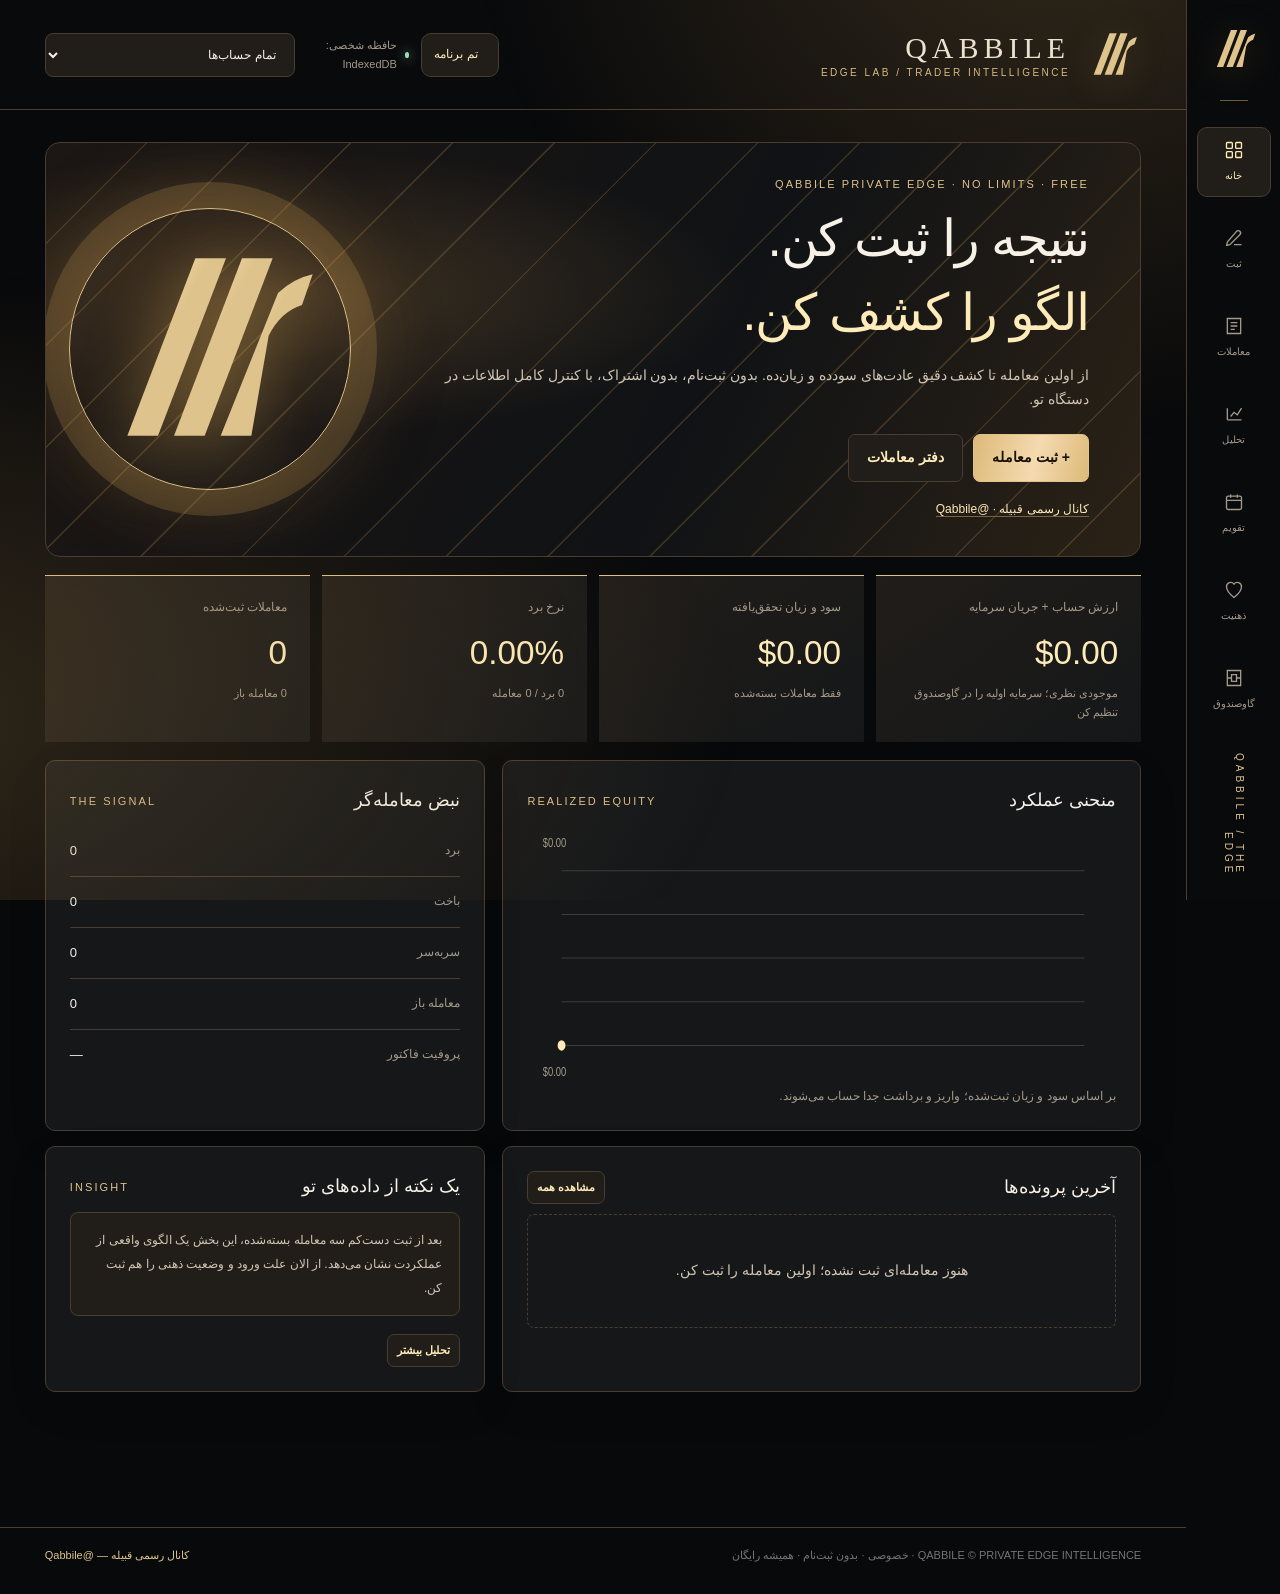
==== index.html @ 2e417b69 "Add files via upload" ====
<!doctype html>
<html lang="fa" dir="rtl"><head>
<meta charset="utf-8"><meta name="viewport" content="width=device-width,initial-scale=1,viewport-fit=cover"><meta name="theme-color" content="#0c0c0e"><meta name="color-scheme" content="dark">
<meta name="description" content="ژورنال معاملاتی اختصاصی قبیله؛ ثبت دستی، پرونده کامل، تحلیل عملکرد و ذخیره خصوصی روی دستگاه."><link rel="manifest" href="manifest.webmanifest"><link rel="icon" href="icon.svg" type="image/svg+xml">
<script>try{const qt=localStorage.getItem('QABBILE_UI_THEME_V1');document.documentElement.dataset.qTheme=['phoenix','platinum','sapphire','emerald','amethyst','copper','ivory'].includes(qt)?qt:'phoenix'}catch(_){document.documentElement.dataset.qTheme='phoenix'}</script><title>QABBILE | EDGE LAB — ژورنال هوشمند معاملاتی قبیله</title>
<style>
:root{--void:#090a0c;--bg:#0e1013;--surface:#16191c;--raised:#1b1e21;--line:#343331;--line2:#51473b;--metal:#ddbf84;--metalLight:#ffebb9;--goldMuted:#9c8260;--text:#f2ece3;--soft:#c7beb0;--muted:#918e89;--positive:#94d8b6;--negative:#fa9d9e;--nav:94px;--rad:12px}
*{box-sizing:border-box}html{scroll-behavior:smooth}body{margin:0;min-height:100vh;color:var(--text);background:var(--void);font:14px/1.7 Tahoma,"Segoe UI",Arial,sans-serif}body::before{content:"";position:fixed;inset:0;background:radial-gradient(ellipse at 90% -20%,#6f553723,transparent 35%),radial-gradient(ellipse at 0% 80%,#3b435020,transparent 40%);pointer-events:none}a{color:inherit}button,input,select,textarea{font:inherit}button{cursor:pointer}button:disabled{opacity:.45;cursor:not-allowed}button:focus-visible,a:focus-visible,input:focus-visible,select:focus-visible,textarea:focus-visible{outline:2px solid var(--metalLight);outline-offset:3px}input,select,textarea{color:var(--text);background:#0b0d10;border:1px solid #4a4541;border-radius:8px;padding:13px 14px;min-width:0;width:100%}input::placeholder,textarea::placeholder{color:#7f7c77}textarea{min-height:106px;resize:vertical}input[type=checkbox]{width:19px;height:19px;accent-color:#d6b982}select{cursor:pointer}input[type=file]{border-style:dashed}input[type=datetime-local]{color-scheme:dark}.shell{min-height:100vh;display:grid;grid-template-columns:var(--nav) minmax(0,1fr)}.rail{height:100vh;position:sticky;top:0;border-left:1px solid #4b4237;background:#0a0b0d;display:flex;align-items:center;flex-direction:column;gap:18px;padding:24px 10px;z-index:11}.mark{width:56px;height:65px;filter:drop-shadow(0 6px 18px #d2a25238)}.railline{width:28px;height:1px;background:#6c5942;margin:8px 0}.navlink{display:flex;flex-direction:column;align-items:center;justify-content:center;gap:7px;border:1px solid transparent;border-radius:10px;width:74px;min-height:70px;color:#8d8d8d;background:transparent;font-size:10px;transition:.18s}.navlink svg{width:20px;height:20px;stroke:currentColor;fill:none;stroke-width:1.6}.navlink:hover,.navlink.active{background:#29251e;color:var(--metalLight);border-color:#635037}.rail-bottom{margin-top:auto;font:10px Arial;writing-mode:vertical-rl;letter-spacing:4px;color:#836b4c}.stage{width:100%;max-width:1580px;margin:auto;min-width:0}.topbar{padding:22px clamp(20px,3.5vw,57px);display:flex;justify-content:space-between;align-items:center;gap:22px;border-bottom:1px solid #302f2e}.identity{display:flex;align-items:center;gap:15px}.identity strong{font:30px Georgia,serif;letter-spacing:5px}.identity small{display:block;font:10px Arial;letter-spacing:2.5px;color:var(--goldMuted);margin-top:2px}.top-actions{display:flex;align-items:center;gap:12px}.select-account{min-width:190px;max-width:250px;border:1px solid #5a4c38;background:#191b1d;color:var(--metalLight);font-size:12px}.privacy{display:flex;align-items:center;gap:8px;color:var(--muted);font-size:11px}.dot{width:6px;height:6px;background:#9bddb7;border-radius:50%;box-shadow:0 0 12px #87dba2}.content{padding:32px clamp(20px,3.5vw,57px) 120px}.screen{display:none;animation:arrive .3s ease}.screen.active{display:block}@keyframes arrive{from{opacity:.1;transform:translateY(8px)}to{opacity:1;transform:translateY(0)}}.eyebrow{font:11px Arial,sans-serif;letter-spacing:3px;color:var(--metal);text-transform:uppercase}.h-title{font-size:clamp(29px,3.4vw,55px);font-weight:normal;letter-spacing:-1.5px;margin:10px 0 13px;line-height:1.45}.lead{color:var(--muted);max-width:750px;font-size:13px}.screen-head{margin-bottom:26px;display:flex;align-items:center;justify-content:space-between;gap:12px;flex-wrap:wrap}.hero{position:relative;border:1px solid #574734;background:linear-gradient(120deg,#1a1a1b 0%,#111418 50%,#292116 130%);min-height:305px;overflow:hidden;display:grid;grid-template-columns:minmax(0,1.4fr) minmax(250px,.6fr);border-radius:15px}.hero::before{content:"";pointer-events:none;position:absolute;inset:0;background:repeating-linear-gradient(135deg,transparent 0 67px,#b5963c0a 68px 69px)}.hero-content{padding:35px clamp(24px,4vw,65px);position:relative}.hero h1{font-size:clamp(38px,4vw,62px);line-height:1.43;font-weight:normal;margin:12px 0 14px;letter-spacing:-2px}.hero em{font-style:normal;color:var(--metalLight)}.hero p{color:#b8afa1;margin:0 0 22px}.hero-art{position:relative;display:flex;align-items:center;justify-content:center}.hero-art:before{content:"";width:280px;height:280px;border-radius:50%;border:1px solid #86613a;box-shadow:0 0 0 28px #b68c2a09,0 0 0 65px #b68c2a05,0 0 70px #a68a3c1e;position:absolute}.hero-art svg{height:240px;width:240px;position:relative;filter:drop-shadow(0 18px 35px #e9bb5148)}.btn{display:inline-flex;gap:10px;align-items:center;justify-content:center;border:1px solid #9d7b4e;background:linear-gradient(110deg,#b18a52,#f2d5a1 48%,#b88f55);color:#1b1510;font-weight:bold;border-radius:7px;padding:11px 18px;min-height:44px;white-space:nowrap}.btn:hover{filter:brightness(1.08)}.btn.alt{background:#22201e;color:#e9cea0;border-color:#66543d}.btn.ghost{background:transparent;color:var(--soft);border-color:#514a43}.btn.warn{background:#402628;color:#ffb5bc;border-color:#945458}.btn.tiny{min-height:30px;padding:6px 9px;font-size:11px}.actions{display:flex;flex-wrap:wrap;align-items:center;gap:10px}.stats{display:grid;grid-template-columns:repeat(4,minmax(0,1fr));gap:12px;margin:18px 0}.stat{border-top:1px solid #695638;background:linear-gradient(160deg,#1d1e20,#131518);padding:21px 23px;min-width:0}.stat .label{font-size:12px;color:var(--muted);margin-bottom:17px}.stat .value{font:500 clamp(22px,2.6vw,34px) Arial;direction:ltr;text-align:right;white-space:nowrap;overflow:hidden;text-overflow:ellipsis}.stat .foot{font-size:11px;color:#877e76;margin-top:12px}.pos{color:var(--positive)!important}.neg{color:var(--negative)!important}.accent{color:var(--metalLight)!important}.fine{color:var(--muted);font-size:12px}.sectionmark{font:11px Arial;letter-spacing:2px;color:var(--metal);margin:0 0 13px}.two{display:grid;grid-template-columns:1.45fr 1fr;gap:17px;margin:15px 0}.panel{border:1px solid #353332;background:#131619;padding:24px;border-radius:10px;min-width:0}.panel.flexpanel{display:flex;flex-direction:column}.panel h2{font-weight:normal;font-size:18px;margin:0 0 17px}.paneltop{display:flex;align-items:center;justify-content:space-between;gap:15px;flex-wrap:wrap;margin-bottom:10px}.paneltop h2{margin:0}.chart-box{width:100%;height:260px;display:block}.empty{padding:44px 15px;border:1px dashed #4c4235;border-radius:7px;color:#a89d8d;text-align:center}.tape{display:flex;flex-direction:column;gap:0}.trade-row{display:grid;grid-template-columns:1fr auto;align-items:center;gap:10px;padding:17px 6px;border-bottom:1px solid #323334;cursor:pointer}.trade-row:hover{background:#ffffff08}.trade-row:last-child{border:0}.trade-row h4{font:600 17px Arial;margin:0}.trade-row small{font-size:11px;color:#8f8c87}.trade-row b{font:600 18px Arial;direction:ltr;unicode-bidi:isolate;display:inline-block}.bubble{font-size:10px;border:1px solid #5a4a32;background:#28231c;color:#e0c58f;padding:2px 8px;border-radius:50px}.bubble.gray{color:#b7b4ae;background:#212427;border-color:#4a4a4a}.muted{color:var(--muted)}.strip{border-bottom:1px solid #363330;padding:0 0 18px;margin-bottom:20px}.strip strong{color:var(--metal)}.fieldgrid{display:grid;grid-template-columns:repeat(3,minmax(0,1fr));gap:17px}.field{display:flex;flex-direction:column;gap:8px;color:#c7beb1;font-size:12px}.field.full{grid-column:1/-1}.field.two-col{grid-column:span 2}.form-section{border:1px solid #3a3631;border-radius:10px;padding:22px;margin-bottom:15px;background:#121417}.form-section>h2{margin:0 0 19px;font-size:17px;font-weight:normal}.step{font:12px Arial;color:var(--metal);padding-left:10px}.preview{display:grid;grid-template-columns:1fr 1fr 1fr;gap:12px;margin:16px 0}.preview .box{border:1px solid #59492f;background:#29251e;border-radius:8px;padding:15px}.preview span{display:block;color:#bdac93;font-size:11px}.preview b{display:block;font:600 21px Arial;direction:ltr;text-align:right;margin-top:9px}.notice{border:1px solid #675033;background:#2a251e;color:#dec7a2;border-radius:8px;padding:15px 17px;font-size:12px;line-height:2}.toolbar{display:flex;align-items:center;flex-wrap:wrap;gap:11px;margin-bottom:15px}.toolbar input{flex:1;min-width:190px}.toolbar select{width:auto;min-width:136px}.tablewrap{overflow:auto}table{border-collapse:collapse;width:100%;min-width:770px}th,td{text-align:right;padding:14px 10px;border-bottom:1px solid #363633;font-size:12px;white-space:nowrap}th{color:#cbb087;font-weight:normal;font-size:11px}tbody tr:hover{background:#232321}tbody tr{cursor:pointer}.table-foot{color:var(--muted);font-size:12px;padding:14px 0}.kv{display:grid;grid-template-columns:1fr 1fr;gap:12px;border-bottom:1px solid #3b3733;padding:14px 0}.kv span{color:var(--muted);font-size:12px}.kv b{font-size:13px;font-weight:normal;text-align:left;direction:ltr;unicode-bidi:plaintext}.kv:last-child{border-bottom:0}.dossier{background:#131517;border:1px solid #6a563b;border-radius:12px;padding:30px}.dossier-hero{display:flex;justify-content:space-between;align-items:center;gap:14px;border-bottom:1px solid #665137;padding-bottom:20px;margin-bottom:25px}.dossier-hero h2{font:normal clamp(29px,5vw,47px) Arial;margin:8px 0}.dossier-pl{font:600 35px Arial;direction:ltr}.dossier-grid{display:grid;grid-template-columns:repeat(3,minmax(0,1fr));gap:1px;background:#514332;border:1px solid #514332;border-radius:8px;overflow:hidden}.detail{background:#17191b;padding:16px;min-width:0}.detail span{font-size:11px;color:var(--muted);display:block;margin-bottom:10px}.detail strong{font-size:14px;display:block;font-weight:normal;overflow-wrap:anywhere;white-space:pre-wrap}.text-section{margin:24px 0 0}.text-section h3{font-size:14px;color:var(--metal);font-weight:normal}.text-section p{white-space:pre-wrap;overflow-wrap:anywhere;color:#e0d7c9;line-height:2}.thumbs{display:flex;gap:12px;flex-wrap:wrap}.thumb{position:relative;width:158px}.thumb img{width:158px;height:110px;object-fit:cover;border:1px solid #544938;border-radius:7px;cursor:pointer}.thumb button{font-size:11px;margin-top:6px;padding:5px 10px;background:#30251e;color:#f6c7a4;border:1px solid #655038;border-radius:5px}.gallery-img{max-width:min(90vw,1000px);max-height:78vh;object-fit:contain}.modal{position:fixed;inset:0;z-index:40;background:#060709ed;display:none;align-items:center;justify-content:center;padding:20px}.modal.open{display:flex}.modal-close{position:absolute;top:16px;left:18px;border:1px solid #725a35;background:#211f20;color:#f7d7a5;border-radius:7px;padding:8px 14px}.analytics-grid{display:grid;grid-template-columns:1fr 1fr;gap:16px}.barline{margin:12px 0 18px}.barline .linehead{display:flex;justify-content:space-between;gap:10px;font-size:12px;margin-bottom:8px}.barline .railbar{background:#34312d;height:7px;border-radius:8px;overflow:hidden}.barline .fill{height:100%;background:linear-gradient(90deg,#ab8556,#ffe1a5);border-radius:8px}.calendar{display:grid;grid-template-columns:repeat(7,minmax(0,1fr));gap:5px;direction:rtl}.day{min-height:66px;border:1px solid #393532;border-radius:5px;background:#1a1c1e;padding:7px;color:#bcb2a6;font:11px Arial;text-align:right}.day strong{display:block;margin-top:7px;font:600 11px Arial;direction:ltr;text-align:center}.day.good{background:#164032;border-color:#386b58;color:#c7ecd9}.day.bad{background:#4e272c;border-color:#7f484a;color:#fbd5d5}.day.zero{background:#292820}.day.blank{background:transparent;border:0}.day.click{cursor:pointer}.calendar-legend{color:var(--muted);font-size:11px;margin-top:10px}.monthnav{display:flex;justify-content:space-between;align-items:center;gap:10px;margin-bottom:12px}.monthnav button{color:var(--metal);border:1px solid #584c3a;border-radius:6px;background:#25211e;padding:5px 12px}.checkline{display:flex;gap:13px;align-items:flex-start;border-bottom:1px solid #393533;padding:17px 0;cursor:pointer}.checkline:last-child{border:0}.checkline input{margin-top:4px}.journaltext{font-size:13px;line-height:1.9}.reviewlist{display:grid;gap:12px}.reviewitem{display:flex;justify-content:space-between;gap:12px;align-items:center;border:1px solid #3b3530;border-radius:8px;padding:14px}.reviewitem small{display:block;color:#9b958d}.pill{display:inline-block;border:1px solid #5d4c35;border-radius:99px;padding:2px 10px;font-size:10px;color:var(--metalLight)}.alert{border:1px solid #88613e;background:#31251d;border-radius:8px;padding:14px 17px;color:#e9cba3;font-size:12px}.account-row{border-bottom:1px solid #393532;padding:13px 0;display:flex;align-items:center;justify-content:space-between;gap:12px}.account-row:last-child{border:0}.split3{display:grid;grid-template-columns:repeat(3,1fr);gap:14px}.pilllink{color:var(--metalLight);text-decoration:none;border-bottom:1px solid #7d6240}.footer{padding:18px clamp(20px,3.5vw,57px) 30px;border-top:1px solid #302e2b;color:#777471;font-size:11px;display:flex;align-items:center;justify-content:space-between;gap:10px}.footer a{color:var(--metal);text-decoration:none}.mobilebar{display:none}.toast{position:fixed;bottom:25px;left:25px;z-index:100;background:#2b271f;border:1px solid #aa8954;color:#f6e4c6;box-shadow:0 10px 30px #0009;padding:13px 19px;border-radius:8px;max-width:350px;display:none}.toast.show{display:block}.hide{display:none!important}
@media(max-width:1200px){.fieldgrid{grid-template-columns:repeat(2,minmax(0,1fr))}.stats{grid-template-columns:repeat(2,1fr)}.two{grid-template-columns:1fr}}
@media(max-width:720px){.shell{display:block}.rail{display:none}.stage{width:100%}.topbar{padding:15px 16px}.identity strong{font-size:23px;letter-spacing:3px}.identity small{font-size:8px;letter-spacing:1px}.identity .mark{width:39px;height:45px}.privacy{display:none}.select-account{min-width:110px;max-width:145px;font-size:10px;padding:11px 6px}.content{padding:22px 15px 95px}.hero{grid-template-columns:1fr;min-height:0}.hero-art{display:none}.hero-content{padding:30px 24px}.hero h1{font-size:35px}.stats{gap:8px}.stat{padding:15px 13px}.stat .value{font-size:21px}.stat .label{font-size:11px}.fieldgrid{grid-template-columns:1fr}.field.two-col{grid-column:auto}.form-section{padding:16px}.panel{padding:17px}.preview{grid-template-columns:1fr 1fr}.preview .box:last-child{grid-column:1/-1}.dossier{padding:17px}.dossier-grid{grid-template-columns:repeat(2,minmax(0,1fr))}.dossier-hero{align-items:flex-start}.dossier-pl{font-size:25px}.analytics-grid{grid-template-columns:1fr}.split3{grid-template-columns:1fr}.footer{padding:17px 15px 97px;display:block;text-align:center}.mobilebar{display:flex;position:fixed;z-index:21;bottom:0;left:0;right:0;height:70px;background:#0b0c0ff5;border-top:1px solid #806742;justify-content:space-around;align-items:center;padding-bottom:env(safe-area-inset-bottom)}.mobilebar .navlink{min-width:39px;flex:1;width:auto;min-height:57px;font-size:9px;padding:3px}.mobilebar .navlink svg{height:18px}.toast{bottom:83px;left:10px;right:10px;max-width:none}.day{min-height:53px;padding:5px 2px}.day strong{font-size:9px}.screen-head{align-items:flex-start}.screen-head .actions{width:100%}}
@media print{body{background:white;color:black}.rail,.mobilebar,.topbar,.footer,.actions,.noprint{display:none!important}.shell{display:block}.content{padding:0}.screen{display:none!important}#dossier.screen{display:block!important}.dossier,.detail{background:white;color:black;border-color:#888}.dossier-grid{border-color:#aaa}.text-section p,.detail span{color:#333}}

/* QABBILE EDGE LAB · independent visual system */
:root{--void:#070709;--bg:#0d0f12;--surface:#161719;--raised:#1e1d1a;--line:#34312c;--line2:#6b5840;--metal:#dfc38c;--metalLight:#ffebb9;--goldMuted:#ae9162;--text:#f7f1e8;--soft:#cfc4b3;--muted:#95908a}
.hero{background:radial-gradient(ellipse at 16% 48%,#80633945,transparent 33%),repeating-linear-gradient(138deg,transparent 0 81px,#d3a45b06 82px 83px),linear-gradient(120deg,#171718,#111113 60%,#251f19)!important;min-height:370px}
.hero-art{filter:drop-shadow(0 0 32px #bc89514d)}
.hero h1{letter-spacing:-.025em;line-height:1.45}
.hero-content{position:relative;z-index:2}
.hero .quiet{border-color:#554738;background:#0c0c0e75;color:#e4c492}
.panel{border-color:#393630;box-shadow:0 20px 70px #00000013}
.stat{border-top:1px solid #90734b!important;background:linear-gradient(155deg,#1a1b1e,#121417 75%)!important}
.panel:hover,.stat:hover{border-color:#71563a;transition:border-color .2s ease}
.eyebrow{letter-spacing:.19em}
.edge-panel{margin-top:20px;position:relative;overflow:hidden;background:linear-gradient(135deg,#191816,#131518 70%)}
.edge-panel:before{content:"";position:absolute;width:400px;height:400px;border-radius:50%;border:1px solid #bc935b26;left:-180px;top:-210px;pointer-events:none}
.analysis-tile{min-width:0;background:#0e0f11b8;border:1px solid #403a30;padding:18px 19px;border-radius:8px}
.analysis-tile h3{margin:0 0 14px;color:#dec08e;font-size:14px;font-weight:600}
.radar-summary{display:grid;grid-template-columns:repeat(4,minmax(0,1fr));gap:10px;margin-top:18px}
.radar-pill{padding:15px;border:1px solid #493d2d;background:#0b0d10;border-radius:7px}
.radar-pill small{display:block;color:#aaa094;margin-bottom:8px;font-size:11px}
.radar-pill strong{font-family:Arial,sans-serif;font-size:23px;display:block;color:#f3d59e;direction:ltr;text-align:right}
.radar-insights{display:grid;grid-template-columns:repeat(2,1fr);gap:12px;margin-top:22px}
.radar-tip{background:#211d17;color:#d7c3a2;border-right:3px solid #c29c67;border-radius:6px;padding:15px 18px;line-height:2}
.install-note{display:flex;justify-content:space-between;align-items:center;gap:15px;margin-top:20px;padding:16px;border:1px solid #695338;background:#221d16;border-radius:8px}
.install-note strong{color:#f2d4a0}.install-note p{margin:6px 0 0;font-size:12px;line-height:2;color:#cbb99c}.install-note a{color:#ffdeaa;white-space:nowrap}
.quick-mode .extra-section{display:none!important}
#quickToggle[aria-pressed="true"]{background:#d6b57b!important;color:#0c0c0e!important}
@media(max-width:950px){.radar-summary{grid-template-columns:repeat(2,minmax(0,1fr))}}
@media(max-width:680px){.radar-insights{grid-template-columns:1fr}.hero{min-height:300px}.install-note{align-items:flex-start;flex-direction:column}.radar-summary{gap:7px}.radar-pill{padding:12px}.radar-pill strong{font-size:19px}.edge-panel{padding:15px}}
@media(prefers-reduced-motion:reduce){*,*:before,*:after{scroll-behavior:auto!important;transition:none!important;animation:none!important}}


/* QABBILE · PERSONAL THEME STUDIO V2 · Theme controls are independent of trades. */
:root[data-q-theme] { color-scheme: dark; }
:root[data-q-theme=ivory] { color-scheme: light; }
:root[data-q-theme="phoenix"]{--void:#08090b;--bg:#08090b;--surface:#151719;--raised:#211d19;--line:#4a3c2e;--line2:#4a3c2e;--metal:#dfc38c;--metalLight:#ffebb9;--goldMuted:#dfc38c;--text:#f7f1e8;--soft:#d2c6b4;--muted:#a59a8a;--positive:#94d8b6;--negative:#fa9d9e;--q-panel:#151719;--q-raised:#211d19;--q-input:#0b0d10;--q-rail:#090a0c;--q-border:#4a3c2e;--q-btn1:#ddba79;--q-btn2:#f5dab0;--q-halo:#b68a4940;--q-hero1:#1c1714;--q-hero2:#101215;--q-hero3:#2b2216;--q-btn-text:#18110a;--q-field-label:#d2c6b4;--q-bar:#090a0c;--q-scheme:dark;}
:root[data-q-theme="platinum"]{--void:#090c11;--bg:#090c11;--surface:#171c24;--raised:#232b35;--line:#475260;--line2:#475260;--metal:#aab9c8;--metalLight:#e1eaf4;--goldMuted:#aab9c8;--text:#f4f8ff;--soft:#d0dbe7;--muted:#98a8bc;--positive:#80dec2;--negative:#fe9eae;--q-panel:#171c24;--q-raised:#232b35;--q-input:#10141b;--q-rail:#0a0e15;--q-border:#475260;--q-btn1:#a3b5c8;--q-btn2:#e9f2fa;--q-halo:#9aaec44b;--q-hero1:#18212a;--q-hero2:#0b1018;--q-hero3:#243340;--q-btn-text:#101722;--q-field-label:#d0dbe7;--q-bar:#0a0e15;--q-scheme:dark;}
:root[data-q-theme="sapphire"]{--void:#050b1b;--bg:#050b1b;--surface:#0e1b31;--raised:#132842;--line:#2c5c86;--line2:#2c5c86;--metal:#63baf5;--metalLight:#c9efff;--goldMuted:#63baf5;--text:#ecf8ff;--soft:#b8dbf2;--muted:#8baecc;--positive:#84e6c8;--negative:#ff9da9;--q-panel:#0e1b31;--q-raised:#132842;--q-input:#0b1528;--q-rail:#071125;--q-border:#2c5c86;--q-btn1:#5aa5e9;--q-btn2:#b7e6ff;--q-halo:#3a94ed55;--q-hero1:#112442;--q-hero2:#081227;--q-hero3:#142e53;--q-btn-text:#05182a;--q-field-label:#b8dbf2;--q-bar:#071125;--q-scheme:dark;}
:root[data-q-theme="emerald"]{--void:#06130f;--bg:#06130f;--surface:#101e19;--raised:#1b3027;--line:#3f6653;--line2:#3f6653;--metal:#89d4aa;--metalLight:#def5d9;--goldMuted:#89d4aa;--text:#eefaf2;--soft:#c1ddcc;--muted:#9ebcaf;--positive:#8ef0b6;--negative:#faabb0;--q-panel:#101e19;--q-raised:#1b3027;--q-input:#0a1b15;--q-rail:#08140e;--q-border:#3f6653;--q-btn1:#8acba3;--q-btn2:#d8f3d7;--q-halo:#78d6a04d;--q-hero1:#163b2d;--q-hero2:#071911;--q-hero3:#26503c;--q-btn-text:#10251a;--q-field-label:#c1ddcc;--q-bar:#08140e;--q-scheme:dark;}
:root[data-q-theme="amethyst"]{--void:#120a18;--bg:#120a18;--surface:#211729;--raised:#30213c;--line:#68537a;--line2:#68537a;--metal:#cc9fee;--metalLight:#f4d9ff;--goldMuted:#cc9fee;--text:#fbf2ff;--soft:#e1d0e8;--muted:#bba6c9;--positive:#9ceac5;--negative:#ffa9bc;--q-panel:#211729;--q-raised:#30213c;--q-input:#170d21;--q-rail:#130a1b;--q-border:#68537a;--q-btn1:#ba8bde;--q-btn2:#f0d8ff;--q-halo:#9d69c65d;--q-hero1:#302040;--q-hero2:#130e1b;--q-hero3:#3d2354;--q-btn-text:#1d0b2b;--q-field-label:#e1d0e8;--q-bar:#130a1b;--q-scheme:dark;}
:root[data-q-theme="copper"]{--void:#100b08;--bg:#100b08;--surface:#211912;--raised:#34261e;--line:#74513b;--line2:#74513b;--metal:#e3a475;--metalLight:#ffe0b7;--goldMuted:#e3a475;--text:#fff5e8;--soft:#dec9b5;--muted:#b6a08d;--positive:#a2ddb4;--negative:#ffaaa5;--q-panel:#211912;--q-raised:#34261e;--q-input:#1a120d;--q-rail:#130d09;--q-border:#74513b;--q-btn1:#c77f53;--q-btn2:#ffddb2;--q-halo:#c9804f47;--q-hero1:#392416;--q-hero2:#140e0b;--q-hero3:#4b2b1a;--q-btn-text:#211106;--q-field-label:#dec9b5;--q-bar:#130d09;--q-scheme:dark;}
:root[data-q-theme="ivory"]{--void:#f5f2ec;--bg:#f5f2ec;--surface:#fffcf7;--raised:#f1ece4;--line:#d6c5b1;--line2:#d6c5b1;--metal:#9d6a32;--metalLight:#69451e;--goldMuted:#9d6a32;--text:#24221e;--soft:#594f44;--muted:#776b60;--positive:#156b50;--negative:#ab394c;--q-panel:#fffcf7;--q-raised:#f1ece4;--q-input:#fffefd;--q-rail:#eee7dc;--q-border:#d6c5b1;--q-btn1:#b4874c;--q-btn2:#f1d5a3;--q-halo:#e8c89380;--q-hero1:#eee2d4;--q-hero2:#f9f6ef;--q-hero3:#e7d6c5;--q-btn-text:#261909;--q-field-label:#594f44;--q-bar:#eee7dc;--q-scheme:light;}

/* Broad semantic palette overrides take precedence over the legacy one-theme literal colors. */
:root[data-q-theme] body{color:var(--text);background:var(--void)}
:root[data-q-theme] body:before{background:radial-gradient(ellipse at 83% -16%,var(--q-halo),transparent 40%),radial-gradient(ellipse at -15% 80%,var(--q-halo),transparent 45%)}
:root[data-q-theme] .rail{background:var(--q-rail);border-color:var(--q-border)}
:root[data-q-theme] .topbar,:root[data-q-theme] .footer,:root[data-q-theme] .mobilebar{border-color:var(--q-border)}
:root[data-q-theme] .mobilebar{background:var(--q-bar)}
:root[data-q-theme] .topbar{background:var(--q-rail)}
:root[data-q-theme] .panel,:root[data-q-theme] .form-section,:root[data-q-theme] .dossier{background:var(--q-panel);border-color:var(--q-border);box-shadow:0 15px 45px #00000012}
:root[data-q-theme] .panel:hover,:root[data-q-theme] .stat:hover{border-color:var(--metal)}
:root[data-q-theme] .stat{background:linear-gradient(145deg,var(--q-raised),var(--q-panel))!important;border-color:var(--metal)!important}
:root[data-q-theme] .stat .foot,:root[data-q-theme] .fine,:root[data-q-theme] .lead,:root[data-q-theme] .privacy,:root[data-q-theme] .muted{color:var(--muted)}
:root[data-q-theme] .hero{background:radial-gradient(ellipse at 22% 36%,var(--q-halo),transparent 38%),linear-gradient(115deg,var(--q-hero1),var(--q-hero2) 60%,var(--q-hero3))!important;border-color:var(--q-border)}
:root[data-q-theme] .hero::before{background:repeating-linear-gradient(135deg,transparent 0 70px,var(--q-halo) 71px 72px)}
:root[data-q-theme] .hero p{color:var(--soft)}
:root[data-q-theme] .hero-art:before{border-color:var(--metal);box-shadow:0 0 0 26px var(--q-halo),0 0 90px var(--q-halo)}
:root[data-q-theme] .btn{border-color:var(--metal);background:linear-gradient(105deg,var(--q-btn1),var(--q-btn2) 54%,var(--q-btn1));color:var(--q-btn-text)}
:root[data-q-theme] .btn.alt,:root[data-q-theme] .btn.ghost,:root[data-q-theme] .hero .quiet{color:var(--metalLight);background:var(--q-raised);border-color:var(--q-border)}
:root[data-q-theme] .btn.warn{color:var(--negative);background:var(--q-raised);border-color:var(--negative)}
:root[data-q-theme] .navlink{color:var(--muted)}
:root[data-q-theme] .navlink.active,:root[data-q-theme] .navlink:hover{color:var(--metalLight);background:var(--q-raised);border-color:var(--q-border)}
:root[data-q-theme] .rail-bottom,:root[data-q-theme] .railline{color:var(--metal);border-color:var(--q-border)}
:root[data-q-theme] input,:root[data-q-theme] select,:root[data-q-theme] textarea{color:var(--text);background:var(--q-input);border-color:var(--q-border);color-scheme:var(--q-scheme)}
:root[data-q-theme] input::placeholder,:root[data-q-theme] textarea::placeholder{color:var(--muted)}
:root[data-q-theme] input[type=checkbox]{accent-color:var(--metal)}
:root[data-q-theme] .select-account{background:var(--q-raised);color:var(--text)}
:root[data-q-theme] .field{color:var(--soft)}
:root[data-q-theme] .form-section>h2,:root[data-q-theme] .panel h2,:root[data-q-theme] .h-title{color:var(--text)}
:root[data-q-theme] .notice,:root[data-q-theme] .alert,:root[data-q-theme] .radar-tip,:root[data-q-theme] .install-note{color:var(--soft);border-color:var(--q-border);background:var(--q-raised)}
:root[data-q-theme] .install-note strong,:root[data-q-theme] .install-note a,:root[data-q-theme] .sectionmark{color:var(--metalLight)}
:root[data-q-theme] .install-note p{color:var(--soft)}
:root[data-q-theme] .analysis-tile,:root[data-q-theme] .radar-pill,:root[data-q-theme] .preview .box,:root[data-q-theme] .reviewitem{background:var(--q-raised);border-color:var(--q-border)}
:root[data-q-theme] .analysis-tile h3,:root[data-q-theme] .radar-pill strong,:root[data-q-theme] .preview b{color:var(--metalLight)}
:root[data-q-theme] .radar-pill small,:root[data-q-theme] .preview span{color:var(--muted)}
:root[data-q-theme] .edge-panel{background:linear-gradient(145deg,var(--q-panel),var(--q-raised))}
:root[data-q-theme] .edge-panel:before{border-color:var(--q-halo)}
:root[data-q-theme] .barline .railbar{background:var(--q-raised)}
:root[data-q-theme] .barline .fill{background:linear-gradient(90deg,var(--q-btn1),var(--q-btn2))}
:root[data-q-theme] .dossier-grid{background:var(--q-border);border-color:var(--q-border)}
:root[data-q-theme] .detail,:root[data-q-theme] .day,:root[data-q-theme] .bubble{background:var(--q-raised);border-color:var(--q-border);color:var(--text)}
:root[data-q-theme] .detail span,:root[data-q-theme] .trade-row small,:root[data-q-theme] .calendar-legend{color:var(--muted)}
:root[data-q-theme] .dossier-hero,:root[data-q-theme] .trade-row,:root[data-q-theme] .checkline,:root[data-q-theme] .account-row,:root[data-q-theme] .kv,:root[data-q-theme] th,:root[data-q-theme] td{border-color:var(--q-border)}
:root[data-q-theme] .trade-row:hover,:root[data-q-theme] tbody tr:hover{background:var(--q-raised)}
:root[data-q-theme] .empty{color:var(--soft);border-color:var(--q-border)}
:root[data-q-theme] .bubble{color:var(--metalLight)}
:root[data-q-theme] th,:root[data-q-theme] .pill{color:var(--metal);border-color:var(--q-border)}
:root[data-q-theme] .monthnav button,:root[data-q-theme] .modal-close{background:var(--q-raised);color:var(--metalLight);border-color:var(--q-border)}
:root[data-q-theme] .day.good{background:color-mix(in srgb,var(--positive) 15%,var(--q-panel));color:var(--positive);border-color:var(--positive)}
:root[data-q-theme] .day.bad{background:color-mix(in srgb,var(--negative) 13%,var(--q-panel));color:var(--negative);border-color:var(--negative)}
:root[data-q-theme] .day.zero{background:var(--q-raised)}
:root[data-q-theme] .day.blank{background:transparent;border:0}
:root[data-q-theme] .text-section p{color:var(--soft)}
:root[data-q-theme] .modal{background:#08080ad9}
:root[data-q-theme] .toast{background:var(--q-raised);color:var(--text);border-color:var(--metal)}
:root[data-q-theme] .thumb img{border-color:var(--q-border)}
:root[data-q-theme] .thumb button{background:var(--q-raised);color:var(--metalLight);border-color:var(--q-border)}
:root[data-q-theme] #quickToggle[aria-pressed=true]{background:var(--q-btn2)!important;color:var(--q-btn-text)!important}
:root[data-q-theme] #gold stop:nth-child(1){stop-color:var(--metalLight)}
:root[data-q-theme] #gold stop:nth-child(2){stop-color:var(--metal)}
:root[data-q-theme] #gold stop:nth-child(3){stop-color:var(--metal)}
:root[data-q-theme] #gold stop:nth-child(4){stop-color:var(--metalLight)}
:root[data-q-theme] .pos{color:var(--positive)!important}:root[data-q-theme] .neg{color:var(--negative)!important}
/* Theme studio: a deliberate, self-contained visual selector */
.theme-access{display:flex;gap:8px;align-items:center;justify-content:center;background:var(--q-raised);border:1px solid var(--q-border);border-radius:10px;padding:0 13px;height:44px;color:var(--metalLight);min-width:44px;font-size:12px;white-space:nowrap}
.theme-access svg{width:18px;height:18px;fill:none;stroke:currentColor;stroke-width:1.7}
.theme-access:hover{border-color:var(--metal);background:var(--q-panel)}
.theme-studio{margin-bottom:18px;background:linear-gradient(155deg,var(--q-panel),var(--q-raised));border:1px solid var(--q-border);border-radius:14px;padding:22px}
.theme-studio h2{font-weight:normal;font-size:22px;margin:6px 0}.theme-studio .fine{margin-bottom:20px}
.theme-picker{display:grid;grid-template-columns:repeat(4,minmax(0,1fr));gap:13px}
.theme-choice{--preview-a:#08090b;--preview-b:#f5dab0;--preview-c:#23201b;appearance:none;display:flex;flex-direction:column;align-items:stretch;text-align:right;min-width:0;padding:8px;background:var(--q-panel);border:1px solid var(--q-border);border-radius:12px;color:var(--text);cursor:pointer;transition:transform .17s ease,border-color .17s ease,box-shadow .17s ease}
.theme-choice:hover{transform:translateY(-3px);border-color:var(--metal)}
.theme-choice[aria-pressed="true"]{outline:2px solid var(--metal);outline-offset:1px;box-shadow:0 0 0 4px var(--q-halo)}
.theme-choice .theme-thumb{display:block;position:relative;border-radius:8px;height:103px;overflow:hidden;background:linear-gradient(140deg,var(--preview-a) 5%,var(--preview-c))}
.theme-thumb:before{content:"";position:absolute;right:14px;top:18px;width:25px;height:46px;border-right:4px solid var(--preview-b);border-left:4px solid var(--preview-b);transform:skewX(-22deg);opacity:.94}
.theme-thumb:after{content:"";position:absolute;right:51px;top:18px;width:15px;height:46px;border-right:4px solid var(--preview-b);transform:skewX(-22deg);opacity:.94}
.theme-thumb .mini-window{position:absolute;left:11px;bottom:12px;width:46%;height:52%;border:1px solid var(--preview-b);opacity:.8;border-radius:5px;display:flex;flex-direction:column;justify-content:space-evenly;padding:8px}
.theme-thumb .mini-window i{height:3px;background:var(--preview-b);border-radius:5px;display:block;width:90%}
.theme-thumb .mini-window i:nth-child(2){width:62%;opacity:.4}.theme-thumb .mini-window i:nth-child(3){width:78%;opacity:.6}
.theme-choice .theme-name{font-size:13px;font-weight:bold;margin:12px 4px 3px;color:var(--text)}
.theme-choice .theme-desc{font-size:10px;color:var(--muted);margin:0 4px 7px;line-height:1.8;min-height:34px}
.theme-choice[data-theme-value=phoenix]{--preview-a:#08090b;--preview-b:#f3d497;--preview-c:#302317}
.theme-choice[data-theme-value=platinum]{--preview-a:#0a0d11;--preview-b:#edf1fa;--preview-c:#46566a}
.theme-choice[data-theme-value=sapphire]{--preview-a:#051229;--preview-b:#7bccff;--preview-c:#1b5181}
.theme-choice[data-theme-value=emerald]{--preview-a:#071810;--preview-b:#a1e6bc;--preview-c:#2b7052}
.theme-choice[data-theme-value=amethyst]{--preview-a:#15091e;--preview-b:#e0b3ff;--preview-c:#643b82}
.theme-choice[data-theme-value=copper]{--preview-a:#190d08;--preview-b:#f5b381;--preview-c:#744327}
.theme-choice[data-theme-value=ivory]{--preview-a:#fbf7ef;--preview-b:#a67b43;--preview-c:#dcc2a5}
.theme-overlay{display:none;position:fixed;inset:0;z-index:90;padding:20px;overflow:auto;align-items:center;justify-content:center;background:#000b;backdrop-filter:blur(11px)}
.theme-overlay.open{display:flex}
.theme-dialog{max-width:900px;width:100%;max-height:min(88vh,880px);overflow-y:auto;background:var(--q-panel);border:1px solid var(--metal);border-radius:20px;box-shadow:0 40px 100px #0009;padding:27px}
.theme-dialog-head{display:flex;justify-content:space-between;align-items:center;gap:15px;margin-bottom:14px}
.theme-dialog-head h2{margin:0;font-size:25px;font-weight:normal}.theme-dialog-head .eyebrow{display:block;margin-bottom:5px}
.theme-close{min-width:43px;height:43px;border-radius:50%;border:1px solid var(--q-border);color:var(--text);background:var(--q-raised);font-size:22px}
.theme-current{display:flex;align-items:center;gap:9px;color:var(--muted);font-size:11px;margin:12px 0}
.theme-current b{color:var(--metalLight)}
.theme-indicator{width:7px;height:7px;background:var(--metal);border-radius:50%;box-shadow:0 0 10px var(--metal)}
:root[data-q-theme=ivory] .day.good{background:#e7f4e9;color:#176447;border-color:#a0c7a8}
:root[data-q-theme=ivory] .day.bad{background:#f9e9e8;color:#a2364c;border-color:#e6bbc0}
:root[data-q-theme=ivory] .day{color:var(--text)}
:root[data-q-theme=ivory] .trade-row:hover{background:#ede6dc}
:root[data-q-theme=ivory] .form-section{background:var(--q-panel)}
:root[data-q-theme=ivory] .bubble.gray{color:var(--muted);background:var(--q-raised)}
:root[data-q-theme=ivory] .text-section p{color:#3a332a}
:root[data-q-theme=ivory] .h-title{color:var(--text)}
:root[data-q-theme=ivory] .theme-dialog{box-shadow:0 30px 80px #4f3b2940}
@media(max-width:1080px){.theme-picker{grid-template-columns:repeat(3,minmax(0,1fr))}}
@media(max-width:720px){.theme-access{padding:0;width:43px}.theme-access .theme-access-label{display:none}.top-actions{gap:7px}.theme-picker{grid-template-columns:repeat(2,minmax(0,1fr));gap:9px}.theme-studio{padding:15px}.theme-choice .theme-thumb{height:79px}.theme-choice .theme-desc{font-size:9px;min-height:35px}.theme-dialog{padding:16px}.theme-dialog-head h2{font-size:22px}.theme-overlay{padding:10px}.theme-choice .theme-name{font-size:12px}}
@media(max-width:345px){.theme-picker{gap:6px}.theme-choice{padding:5px}.theme-choice .theme-name{font-size:11px}.topbar{gap:5px}.identity{gap:6px}.identity strong{letter-spacing:1px}}
@media(prefers-reduced-motion:reduce){.theme-choice{transition:none}.theme-choice:hover{transform:none}}
@media print{.theme-studio,.theme-overlay,.theme-access{display:none!important}}
</style></head><body>
<svg xmlns="http://www.w3.org/2000/svg" width="0" height="0" style="position:absolute"><defs><linearGradient id="gold" x1="0" y1="0" x2="1" y2="1"><stop stop-color="#fff1c7"/><stop offset=".42" stop-color="#e5bf7f"/><stop offset=".76" stop-color="#966d39"/><stop offset="1" stop-color="#f5d997"/></linearGradient></defs><symbol id="qmark" viewBox="0 0 180 180"><path d="M28 155 79 22h23L51 155Z" fill="url(#gold)"/><path d="M63 155 114 22h23L86 155Z" fill="url(#gold)"/><path d="M98 155 141 48q12-11 26-14l-8 23q-16 5-25 23l-13 75Z" fill="url(#gold)"/></symbol><symbol id="icon-dashboard" viewBox="0 0 24 24"><rect x="3" y="3" width="7" height="7" rx="1"/><rect x="14" y="3" width="7" height="7" rx="1"/><rect x="3" y="14" width="7" height="7" rx="1"/><rect x="14" y="14" width="7" height="7" rx="1"/></symbol><symbol id="icon-edit" viewBox="0 0 24 24"><path d="M12 20h9M4 17l-.8 3.8L7 20 19 8a2.8 2.8 0 0 0-4-4Z"/></symbol><symbol id="icon-ledger" viewBox="0 0 24 24"><path d="M4 3h16v18H4zM8 8h8M8 12h8M8 16h5"/></symbol><symbol id="icon-analytics" viewBox="0 0 24 24"><path d="M4 19V5M4 19h17M8 15l4-5 4 3 5-8"/></symbol><symbol id="icon-calendar" viewBox="0 0 24 24"><rect x="3" y="5" width="18" height="16" rx="2"/><path d="M3 10h18M8 3v4M16 3v4"/></symbol><symbol id="icon-mind" viewBox="0 0 24 24"><path d="M12 21c5-4 9-8 9-13a5 5 0 0 0-9-3 5 5 0 0 0-9 3c0 5 4 9 9 13Z"/></symbol><symbol id="icon-vault" viewBox="0 0 24 24"><path d="M4 3h16v18H4zM9 8h6v8H9zM4 12h5M15 12h5"/></symbol></svg>
<div class="shell"><aside class="rail"><svg class="mark" aria-label="قبیله سه خط"><use href="#qmark"/></svg><div class="railline"></div><button class="navlink active" data-page="home"><svg><use href="#icon-dashboard"/></svg>خانه</button><button class="navlink" data-page="entry"><svg><use href="#icon-edit"/></svg>ثبت</button><button class="navlink" data-page="ledger"><svg><use href="#icon-ledger"/></svg>معاملات</button><button class="navlink" data-page="analytics"><svg><use href="#icon-analytics"/></svg>تحلیل</button><button class="navlink" data-page="calendar"><svg><use href="#icon-calendar"/></svg>تقویم</button><button class="navlink" data-page="mind"><svg><use href="#icon-mind"/></svg>ذهنیت</button><button class="navlink" data-page="vault"><svg><use href="#icon-vault"/></svg>گاوصندوق</button><div class="rail-bottom">QABBILE / THE EDGE</div></aside>
<div class="stage"><header class="topbar"><div class="identity"><svg class="mark" role="img" aria-label="نشان سه‌خط قبیله"><use href="#qmark"/></svg><div><strong>QABBILE</strong><small>EDGE LAB / TRADER INTELLIGENCE</small></div></div><div class="top-actions"><button class="theme-access" type="button" id="openThemeStudio" aria-label="انتخاب تم ظاهری" title="تغییر تم ژورنال"><svg viewBox="0 0 24 24"><circle cx="12" cy="12" r="9"/><path d="M12 3a9 9 0 0 0 0 18c2 0 2.5-2 2.5-3s1.5-2 3-2h3"/><circle cx="7.5" cy="10" r="1"/><circle cx="12" cy="7" r="1"/><circle cx="17" cy="10" r="1"/></svg><span class="theme-access-label">تم برنامه</span></button><div class="privacy"><span class="dot"></span><span id="storageLabel">در حال بررسی حافظه</span></div><select id="accountPicker" class="select-account" aria-label="انتخاب حساب معاملاتی"></select></div></header>
<main class="content">
<section id="home" class="screen active"><div class="hero"><div class="hero-content"><div class="eyebrow">QABBILE PRIVATE EDGE · NO LIMITS · FREE</div><h1>نتیجه را ثبت کن.<br><em>الگو را کشف کن.</em></h1><p>از اولین معامله تا کشف دقیق عادت‌های سودده و زیان‌ده. بدون ثبت‌نام، بدون اشتراک، با کنترل کامل اطلاعات در دستگاه تو.</p><div class="actions"><button class="btn" data-new="1">+ ثبت معامله</button><button class="btn alt" data-page="ledger">دفتر معاملات</button></div><div style="margin-top:15px"><a href="https://t.me/Qabbile" target="_blank" rel="noopener noreferrer" class="pilllink" style="font-size:12px">کانال رسمی قبیله · @Qabbile</a></div></div><div class="hero-art"><svg><use href="#qmark"/></svg></div></div><div class="stats" id="homeStats"></div><div class="two"><div class="panel"><div class="paneltop"><h2>منحنی عملکرد</h2><span class="eyebrow">REALIZED EQUITY</span></div><svg id="equityChart" class="chart-box" viewBox="0 0 750 250" preserveAspectRatio="none" role="img" aria-label="نمودار موجودی تحقق‌یافته"></svg><div class="fine">بر اساس سود و زیان ثبت‌شده؛ واریز و برداشت جدا حساب می‌شوند.</div></div><div class="panel"><div class="paneltop"><h2>نبض معامله‌گر</h2><span class="eyebrow">THE SIGNAL</span></div><div id="homePulse"></div></div></div><div class="two"><div class="panel"><div class="paneltop"><h2>آخرین پرونده‌ها</h2><button class="btn alt tiny" data-page="ledger">مشاهده همه</button></div><div id="recentTrades"></div></div><div class="panel"><div class="paneltop"><h2>یک نکته از داده‌های تو</h2><span class="eyebrow">INSIGHT</span></div><div id="insightHome" class="notice"></div><div class="actions" style="margin-top:18px"><button data-page="analytics" class="btn alt tiny">تحلیل بیشتر</button></div></div></div></section>
<section id="entry" class="screen"><div class="screen-head"><div><div class="eyebrow">01 / CAPTURE</div><h1 class="h-title" id="entryHeading">ثبت یک معامله</h1><p class="lead">ثبت دستی، سریع و دقیق. نتیجه خالص را عیناً از صرافی وارد کن؛ اعداد کارمزد فقط برای ثبت اطلاعات‌اند و دوباره از سود/زیان کم نمی‌شوند. هیچ لوریجی در محاسبه دخالت ندارد.</p></div><div class="actions"><button class="btn alt" id="quickToggle" type="button" aria-pressed="false">حالت ثبت سریع</button><button class="btn ghost" id="formReset" type="button">فرم جدید</button></div></div><form id="tradeForm" autocomplete="off"><input id="tradeId" type="hidden"><div class="form-section"><h2><span class="step">01 /</span> هویت معامله</h2><div class="fieldgrid"><label class="field">نماد معاملاتی *<input id="symbol" maxlength="28" placeholder="BTCUSDT" required></label><label class="field">بازار<select id="market"><option>کریپتو</option><option>فارکس</option><option>طلا</option><option>سهام</option><option>سایر</option></select></label><label class="field">حساب معاملاتی<select id="formAccount"></select></label><label class="field">جهت<select id="side"><option value="long">لانگ / خرید</option><option value="short">شورت / فروش</option></select></label><label class="field">وضعیت<select id="status"><option value="closed">بسته‌شده</option><option value="open">باز</option></select></label><label class="field">تاریخ و ساعت ورود *<input id="entryTime" type="datetime-local" required></label><label class="field">تایم‌فریم<select id="timeframe"><option value="">ثبت نشده</option><option>1m</option><option>5m</option><option>15m</option><option>30m</option><option>1h</option><option>4h</option><option>1D</option><option>1W</option></select></label><label class="field">سشن معاملاتی<select id="session"><option value="">ثبت نشده</option><option>آسیا</option><option>لندن</option><option>نیویورک</option><option>همپوشانی لندن/نیویورک</option><option>سایر</option></select></label><label class="field">صرافی / بروکر<input id="venue" maxlength="65" placeholder="نام صرافی یا بروکر"></label></div></div>
<div class="form-section"><h2><span class="step">02 /</span> اعداد و نتیجه واقعی</h2><div class="fieldgrid"><label class="field">مبلغ ورود ($) *<input id="entryAmount" inputmode="decimal" type="number" step="any" min="0.00000001" required></label><label class="field">مبلغ خروج ($) اختیاری<input id="exitAmount" inputmode="decimal" type="number" step="any" min="0"></label><label class="field">سود / زیان نهایی ($) * برای معامله بسته<input id="netPnl" inputmode="decimal" type="number" step="any" placeholder="مثلاً 35 یا -12.50"></label><label class="field">قیمت ورود<input id="entryPrice" type="number" inputmode="decimal" min="0.00000000001" step="any"></label><label class="field">قیمت خروج<input id="exitPrice" type="number" inputmode="decimal" min="0.00000000001" step="any"></label><label class="field">استاپ<input id="stop" type="number" inputmode="decimal" min="0.00000000001" step="any"></label><label class="field">تارگت<input id="target" type="number" inputmode="decimal" min="0.00000000001" step="any"></label><label class="field">کارمزد ثبت‌شده ($)<input id="fees" type="number" inputmode="decimal" min="0" step="any" placeholder="صرفاً برای آرشیو"></label><label class="field">ریسک برنامه‌ریزی‌شده ($)<input id="risk" type="number" inputmode="decimal" min="0" step="any" placeholder="اختیاری"></label></div><div class="notice" style="margin-top:15px">مقدار سود/زیان را دقیقاً به شکل نهایی (ترجیحاً بعد از کارمزد) وارد کن؛ مبلغ خروج و کارمزد صرفاً ثبت اطلاعات‌اند و دوباره از سود کم نمی‌شوند.</div></div>
<div class="form-section extra-section"><h2><span class="step">03 /</span> کیفیت تصمیم</h2><div class="fieldgrid"><label class="field">ستاپ / استراتژی<input id="strategy" maxlength="70" placeholder="Liquidity sweep"></label><label class="field">احساس هنگام ورود<select id="emotion"><option value="">ثبت نشده</option><option>آرام</option><option>با اعتماد</option><option>ترس</option><option>طمع</option><option>عجله</option><option>فومو</option><option>انتقام از بازار</option></select></label><label class="field">پایبندی به پلن<select id="discipline"><option value="">ثبت نشده</option><option value="yes">بله، طبق پلن</option><option value="no">خیر، خارج از پلن</option><option value="partial">تا حدی</option></select></label><label class="field">کیفیت اجرای معامله<select id="quality"><option value="">ثبت نشده</option><option>عالی</option><option>خوب</option><option>متوسط</option><option>ضعیف</option></select></label><label class="field two-col">برچسب‌ها (با ویرگول جدا کن)<input id="tags" maxlength="250" placeholder="شکست ساختار، پولبک، نقدینگی"></label><label class="field full">علت ورود<textarea id="entryReason" maxlength="2000"></textarea></label><label class="field full">علت خروج<textarea id="exitReason" maxlength="2000"></textarea></label><label class="field full">اشتباه‌ها یا نکات رفتاری<textarea id="mistake" maxlength="2000"></textarea></label><label class="field full">درس معامله<textarea id="lesson" maxlength="2000"></textarea></label><label class="field full">یادداشت آزاد<textarea id="notes" maxlength="5000"></textarea></label></div></div>
<div class="form-section extra-section"><h2><span class="step">04 /</span> اسناد چارت</h2><label class="field">تصاویر (حداکثر ۴ عکس، هر کدام تا ۸ مگابایت)<input type="file" id="tradeImages" accept="image/*" multiple></label><div class="thumbs" style="margin-top:16px" id="imagePreviews"></div></div>
<div class="preview" id="formPreview"></div><div class="actions"><button type="submit" class="btn" id="saveTrade">ذخیره و مشاهده پرونده</button><button type="button" class="btn ghost" id="discardTrade">انصراف</button></div></form></section>
<section id="ledger" class="screen"><div class="screen-head"><div><div class="eyebrow">02 / ARCHIVE</div><h1 class="h-title">آرشیو تصمیم‌ها</h1><p class="lead">هر معامله یک پرونده کامل، قابل جستجو و ویرایش.</p></div><button class="btn" data-new="1">+ ثبت معامله</button></div><div class="panel"><div class="toolbar"><input id="ledgerSearch" placeholder="نماد، یادداشت، ستاپ، برچسب…" aria-label="جستجوی معاملات"><select id="ledgerStatus"><option value="all">همه وضعیت‌ها</option><option value="closed">بسته‌شده</option><option value="open">باز</option></select><select id="ledgerResult"><option value="all">تمام نتایج</option><option value="win">سودده</option><option value="loss">زیان‌ده</option><option value="flat">سربه‌سر</option></select><select id="ledgerSort"><option value="new">جدیدترین</option><option value="old">قدیمی‌ترین</option><option value="profit">بیشترین سود</option><option value="loss">بیشترین زیان</option></select></div><div class="tablewrap" id="ledgerTable"></div><div class="table-foot" id="ledgerCount"></div></div></section>
<section id="dossier" class="screen"><div class="screen-head"><div><div class="eyebrow">TRADE / DOSSIER</div><h1 class="h-title">پرونده معامله</h1></div><button class="btn ghost" data-page="ledger">بازگشت به آرشیو</button></div><div id="dossierContent"></div></section>
<section id="analytics" class="screen"><div class="screen-head"><div><div class="eyebrow">03 / PERFORMANCE LAB</div><h1 class="h-title">آزمایشگاه عملکرد</h1><p class="lead">آمار واقعی، بر اساس سود و زیان دستی؛ بدون پیش‌بینی ساختگی یا ادعای هوش مصنوعی.</p></div></div><div class="stats" id="analysisStats"></div><div class="analytics-grid"><div class="panel"><h2>استراتژی‌های تو</h2><div id="strategyBreakdown"></div></div><div class="panel"><h2>رفتار و احساسات</h2><div id="emotionBreakdown"></div></div><div class="panel"><h2>عملکرد لانگ و شورت</h2><div id="sideBreakdown"></div></div><div class="panel"><h2>پایبندی به پلن</h2><div id="disciplineBreakdown"></div></div><div class="panel"><h2>سشن‌های معاملاتی</h2><div id="sessionBreakdown"></div></div><div class="panel"><h2>نتیجه قابل اقدام</h2><div id="insightDetail" class="notice"></div></div></div>
<div class="panel edge-panel"><div class="paneltop"><div><div class="eyebrow">THE EDGE FINDER · 07</div><h2 style="margin:8px 0 0">رادار الگوهای قبیله</h2><p class="fine">بدون هوش مصنوعی نمایشی: فقط تحلیل واقعی داده‌های ثبت‌شده؛ هر نمونه کوچک با احتیاط تفسیر می‌شود.</p></div><button type="button" class="btn alt tiny" id="exportInsights">خروجی تحلیل</button></div><div id="radarSummary" class="radar-summary"></div><div class="analytics-grid" style="margin-top:22px"><div class="analysis-tile"><h3>نمادهای معاملاتی</h3><div id="symbolBreakdown"></div></div><div class="analysis-tile"><h3>تایم‌فریم‌ها</h3><div id="timeframeBreakdown"></div></div><div class="analysis-tile"><h3>روزهای هفته</h3><div id="weekdayBreakdown"></div></div><div class="analysis-tile"><h3>ساعت ورود</h3><div id="hourBreakdown"></div></div><div class="analysis-tile"><h3>کیفیت اجرا</h3><div id="qualityBreakdown"></div></div><div class="analysis-tile"><h3>تگ‌ها / ستاپ‌ها</h3><div id="tagBreakdown"></div></div></div><div class="radar-insights" id="radarInsights"></div></div></section>
<section id="calendar" class="screen"><div class="screen-head"><div><div class="eyebrow">04 / ACTIVITY MAP</div><h1 class="h-title">تقویم عملکرد</h1><p class="lead">روزها بر اساس تاریخ ورود معامله گروه‌بندی می‌شوند؛ این تقویم، تاریخ خروج یا سود روزانه صرافی نیست.</p></div></div><div class="panel"><div class="monthnav"><button id="nextMonth" type="button">ماه بعد ❯</button><h2 id="calendarTitle" style="margin:0"></h2><button id="prevMonth" type="button">❮ ماه قبل</button></div><div id="monthDays" class="calendar"></div><div class="calendar-legend">سبز: مجموع سود مثبت | قرمز: مجموع ضرر | خنثی: صفر | روزهای بی‌معامله بدون عدد</div><div class="notice" style="margin-top:17px" id="calendarSelection">برای دیدن معاملات یک روز، روی روز موردنظر بزن.</div></div></section>
<section id="mind" class="screen"><div class="screen-head"><div><div class="eyebrow">05 / THE INNER GAME</div><h1 class="h-title">ذهنیت و دیسیپلین</h1><p class="lead">رفتار خوب رو ثبت کن؛ نه فقط نتیجه خوب رو. ثبت روزانه شخصی و بدون ارتباط با سرور.</p></div></div><div class="two"><div class="panel"><h2>چک‌لیست پیش از معامله</h2><div id="checklist"></div><div class="notice" id="checkProgress" style="margin-top:13px"></div><div class="actions" style="margin-top:13px"><button class="btn alt tiny" id="resetChecklist">شروع دوباره</button></div></div><div class="panel"><h2>بازبینی روزانه</h2><div class="fieldgrid" style="grid-template-columns:1fr"><label class="field">تاریخ<input id="reviewDate" type="date"></label><label class="field">مهم‌ترین تصمیم درست امروز<textarea id="reviewWin" maxlength="1500"></textarea></label><label class="field">اشتباهی که فردا تکرار نمی‌کنم<textarea id="reviewMistake" maxlength="1500"></textarea></label><label class="field">برنامه فردا<textarea id="reviewPlan" maxlength="1500"></textarea></label></div><div class="actions" style="margin-top:14px"><button class="btn" id="saveReview">ذخیره بازبینی</button></div></div></div><div class="panel"><div class="paneltop"><h2>روزهای ثبت‌شده</h2><span class="eyebrow">DAILY NOTES</span></div><div id="reviewsList"></div></div></section>
<section id="vault" class="screen"><div class="screen-head"><div><div class="eyebrow">06 / PRIVATE VAULT</div><h1 class="h-title">حساب‌ها و گاوصندوق</h1><p class="lead">بدون حساب کاربری و بدون آپلود معاملات به سرور. اگر داده مرورگر پاک شود، فقط فایل پشتیبان می‌تواند اطلاعات را برگرداند.</p></div></div><div class="theme-studio" id="themeStudioSection"><div class="eyebrow">QABBILE · PERSONALIZATION STUDIO</div><h2>استودیو تم‌های قبیله</h2><p class="fine">ظاهر ژورنال رو به سلیقه خودت تغییر بده. این تنظیم فقط روی همین مرورگر ذخیره می‌شه و معاملات، سود و زیان و تصاویرت رو تغییر نمی‌ده.</p><div class="theme-current"> <span class="theme-indicator"></span> تم فعال: <b id="activeThemeLabel">ققنوس طلایی</b></div><div class="theme-picker" id="themesInVault" role="group" aria-label="انتخاب تم ژورنال"></div></div><div class="two"><div class="panel"><div class="paneltop"><h2>حساب‌های معاملاتی</h2><span class="eyebrow">ACCOUNTS</span></div><div id="accountList"></div><div class="fieldgrid" style="grid-template-columns:1fr 1fr;margin-top:20px"><label class="field">نام حساب جدید<input id="newAccountName" maxlength="45" placeholder="مثلاً فیوچرز شخصی"></label><label class="field">سرمایه اولیه ($)<input id="newAccountInitial" type="number" min="0" step="any" value="0"></label></div><div class="actions" style="margin-top:15px"><button id="addAccount" class="btn alt">افزودن حساب</button></div></div><div class="panel"><h2>واریز / برداشت</h2><p class="fine">برای اینکه سود معاملات با جابه‌جایی سرمایه قاطی نشه، این بخش مستقله.</p><div class="fieldgrid" style="grid-template-columns:1fr 1fr"><label class="field">حساب<select id="flowAccount"></select></label><label class="field">نوع<select id="flowType"><option value="deposit">واریز</option><option value="withdrawal">برداشت</option></select></label><label class="field">مبلغ ($)<input id="flowAmount" type="number" min="0.00000001" step="any"></label><label class="field">تاریخ<input id="flowDate" type="date"></label><label class="field full">توضیح<input id="flowNote" maxlength="120" placeholder="اختیاری"></label></div><div class="actions" style="margin-top:16px"><button id="addFlow" class="btn alt">ثبت تراکنش</button></div><div id="flowList" style="margin-top:20px"></div></div></div><div class="panel"><h2>پشتیبان اطلاعات</h2><div class="split3"><div><div class="sectionmark">01 / EXPORT</div><p class="fine">خروجی JSON تمام حساب‌ها، معاملات، عکس‌ها، یادداشت‌ها و تراکنش‌ها را دارد.</p><button class="btn" id="exportBackup">دریافت پشتیبان JSON</button></div><div><div class="sectionmark">02 / RESTORE</div><p class="fine">فایل پشتیبان همین برنامه را بارگذاری کن. داده فعلی بعد از تأیید جایگزین می‌شود.</p><label class="field">انتخاب پشتیبان<input id="importBackup" type="file" accept="application/json,.json"></label></div><div><div class="sectionmark">03 / EXCEL</div><p class="fine">خروجی CSV معاملات برای آرشیو و تحلیل در اکسل.</p><button class="btn alt" id="exportCsv">دریافت CSV</button><label class="field" style="margin-top:14px">ورود CSV ژورنال قبیله<input id="importCsv" type="file" accept="text/csv,.csv"></label><p class="fine">CSV صادرشده از همین برنامه یا نسخه‌های قبلی قبیله (عکس‌ها در CSV منتقل نمی‌شوند).</p></div></div><div class="install-note"><div><strong>دسترسی آسان در هر دستگاه</strong><p>آیفون: Safari ← اشتراک‌گذاری ← افزودن به صفحه اصلی. اندروید: Chrome ← منو ← نصب برنامه. دسکتاپ: مرورگر ← نصب برنامه. نصب و ذخیره مطمئن به دامنه HTTPS نیاز دارد.</p></div><a href="https://t.me/Qabbile" target="_blank" rel="noopener noreferrer">@Qabbile</a></div><div class="notice" style="margin-top:20px">هشدار: پاک‌کردن داده‌های مرورگر، استفاده از حالت خصوصی یا تغییر دستگاه ممکن است اطلاعات را از دسترس خارج کند. مرتب پشتیبان JSON بگیر. همگام‌سازی خودکار بین دستگاه‌ها وجود ندارد.</div><div class="actions" style="margin-top:20px"><button id="clearData" class="btn warn">حذف تمام اطلاعات محلی</button></div></div></section>
</main><footer class="footer"><span>QABBILE © PRIVATE EDGE INTELLIGENCE · خصوصی · بدون ثبت‌نام · همیشه رایگان</span><span><a href="https://t.me/Qabbile" target="_blank" rel="noopener noreferrer">کانال رسمی قبیله — @Qabbile</a></span></footer></div></div>
<nav class="mobilebar" aria-label="ناوبری موبایل"><button class="navlink active" data-page="home"><svg><use href="#icon-dashboard"/></svg>خانه</button><button class="navlink" data-page="entry"><svg><use href="#icon-edit"/></svg>ثبت</button><button class="navlink" data-page="ledger"><svg><use href="#icon-ledger"/></svg>آرشیو</button><button class="navlink" data-page="analytics"><svg><use href="#icon-analytics"/></svg>تحلیل</button><button class="navlink" data-page="calendar"><svg><use href="#icon-calendar"/></svg>تقویم</button><button class="navlink" data-page="mind"><svg><use href="#icon-mind"/></svg>ذهنیت</button><button class="navlink" data-page="vault"><svg><use href="#icon-vault"/></svg>بیشتر</button></nav>
<div class="theme-overlay" id="themeModal" role="dialog" aria-modal="true" aria-labelledby="themeTitle" aria-hidden="true"><div class="theme-dialog"><div class="theme-dialog-head"><div><span class="eyebrow">QABBILE SIGNATURE INTERFACE</span><h2 id="themeTitle">تم ژورنال خودت رو انتخاب کن</h2></div><button id="closeThemeStudio" class="theme-close" type="button" aria-label="بستن انتخاب تم">×</button></div><p class="fine">هفت هویت بصری مستقل؛ انتخابت همان لحظه اعمال می‌شود و بعد از بازکردن دوباره ژورنال باقی می‌ماند.</p><div class="theme-current"><span class="theme-indicator"></span> تم فعال: <b id="activeThemeModalLabel">ققنوس طلایی</b></div><div class="theme-picker" id="themesInModal" role="group" aria-label="مجموعه تم‌های ژورنال"></div></div></div><div class="modal" id="photoModal" role="dialog" aria-label="نمایش تصویر"><button class="modal-close" id="closePhoto">بستن ×</button><img class="gallery-img" id="modalImage" alt="تصویر معامله"></div><div class="toast" id="toast"></div>
<script>
'use strict';
const $=id=>document.getElementById(id), $$=sel=>Array.from(document.querySelectorAll(sel));
const DATABASE_NAME='QABBILE_OBSIDIAN_STORE_1', LOCAL_KEY='QABBILE_OBSIDIAN_DATA_V1';
const DEFAULT=()=>({version:1,accounts:[{id:'acc_main',name:'حساب اصلی',initial:0}],trades:[],flows:[],reviews:[],checklist:{date:'',done:[false,false,false,false,false]}});
let data=DEFAULT(),storage=null,storageMode='در حال آماده‌سازی',pending=Promise.resolve(),formImages=[],currentId=null,monthOffset=0,toastTimer=null,dirty=false;
const MEASURES=['symbol','market','accountId','side','status','entryTime','timeframe','session','venue','entryAmount','exitAmount','netPnl','entryPrice','exitPrice','stop','target','fees','risk','strategy','emotion','discipline','quality','tags','entryReason','exitReason','mistake','lesson','notes'];
const LABELS={symbol:'نماد',market:'بازار',accountId:'حساب',side:'جهت',status:'وضعیت',entryTime:'تاریخ و ساعت ورود',timeframe:'تایم‌فریم',session:'سشن معاملاتی',venue:'صرافی یا بروکر',entryAmount:'مبلغ ورود',exitAmount:'مبلغ خروج',netPnl:'سود یا زیان نهایی',entryPrice:'قیمت ورود',exitPrice:'قیمت خروج',stop:'استاپ',target:'تارگت',fees:'کارمزد ثبت‌شده',risk:'ریسک برنامه‌ریزی‌شده',strategy:'استراتژی',emotion:'وضعیت ذهنی',discipline:'پایبندی به پلن',quality:'کیفیت اجرا',tags:'برچسب‌ها',entryReason:'علت ورود',exitReason:'علت خروج',mistake:'اشتباه‌ها',lesson:'درس معامله',notes:'یادداشت آزاد'};
const nums=['entryAmount','exitAmount','netPnl','entryPrice','exitPrice','stop','target','fees','risk'];
const cash=n=>Number.isFinite(n)?(n<0?'−':'')+'$'+Math.abs(n).toLocaleString('en-US',{minimumFractionDigits:2,maximumFractionDigits:2}):'—';
const raw=n=>Number.isFinite(n)?n.toLocaleString('en-US',{maximumFractionDigits:8}):'—';
const percent=n=>Number.isFinite(n)?n.toFixed(2)+'%':'—';
const clean=s=>String(s??'').replace(/[&<>"']/g,c=>({'&':'&amp;','<':'&lt;','>':'&gt;','"':'&quot;',"'":'&#39;'}[c]));
const rounded=n=>Math.round((n+Number.EPSILON)*1e8)/1e8;
const unique=()=> 'q_'+Date.now().toString(36)+'_'+Math.random().toString(36).slice(2,10);
const dateLocal=()=>{const d=new Date();return new Date(d.getTime()-d.getTimezoneOffset()*60000).toISOString().slice(0,10)};
const datetimeLocal=()=>{const d=new Date();return new Date(d.getTime()-d.getTimezoneOffset()*60000).toISOString().slice(0,16)};
const profitClass=n=>n>0?'pos':n<0?'neg':'accent';
function toast(message){const el=$('toast');el.textContent=message;el.classList.add('show');clearTimeout(toastTimer);toastTimer=setTimeout(()=>el.classList.remove('show'),4200)}
function fileSave(filename,content,type){const blob=new Blob([content],{type}),url=URL.createObjectURL(blob),a=document.createElement('a');a.href=url;a.download=filename;document.body.appendChild(a);a.click();a.remove();setTimeout(()=>URL.revokeObjectURL(url),3000)}
function openIDB(){return new Promise((resolve,reject)=>{let req;try{req=indexedDB.open(DATABASE_NAME,1)}catch(e){reject(e);return}req.onupgradeneeded=()=>{if(!req.result.objectStoreNames.contains('root'))req.result.createObjectStore('root')};req.onsuccess=()=>resolve(req.result);req.onerror=()=>reject(req.error||Error('IndexedDB unavailable'));req.onblocked=()=>reject(Error('Database blocked'))})}
async function chooseStorage(){try{const db=await openIDB();storage={get:()=>new Promise((resolve,reject)=>{const t=db.transaction('root','readonly');const r=t.objectStore('root').get('data');r.onsuccess=()=>resolve(r.result||null);r.onerror=()=>reject(r.error||Error('read failed'));t.onerror=()=>reject(t.error||Error('transaction failed'))}),set:value=>new Promise((resolve,reject)=>{const t=db.transaction('root','readwrite');t.objectStore('root').put(value,'data');t.oncomplete=()=>resolve();t.onerror=()=>reject(t.error||Error('write failed'));t.onabort=()=>reject(t.error||Error('write aborted'))})};storageMode='IndexedDB';return}catch(e){}
try{const key=LOCAL_KEY;localStorage.setItem('__qabbile_check','ok');localStorage.removeItem('__qabbile_check');storage={get:async()=>{const s=localStorage.getItem(key);return s?JSON.parse(s):null},set:async v=>localStorage.setItem(key,JSON.stringify(v))};storageMode='LocalStorage';return}catch(e){storageMode='غیرفعال';storage=null}}
function normalization(src){if(!src||typeof src!=='object'||!Array.isArray(src.trades))throw Error('ساختار فایل اطلاعات معتبر نیست');let o={...DEFAULT(),...src};if(!Array.isArray(o.accounts)||!o.accounts.length)o.accounts=DEFAULT().accounts;
if(!Array.isArray(o.flows))o.flows=[];if(!Array.isArray(o.reviews))o.reviews=[];
if(!o.checklist||!Array.isArray(o.checklist.done)||o.checklist.done.length!==5)o.checklist=DEFAULT().checklist;
if(o.accounts.length>80||o.trades.length>100000||o.flows.length>10000||o.reviews.length>10000)throw Error('حجم داده غیرمعمول است');
const accIds=new Set();o.accounts=o.accounts.map(a=>{const id=String(a.id||unique()),name=String(a.name||'حساب').slice(0,45),initial=Number(a.initial);if(accIds.has(id)||!Number.isFinite(initial)||initial<0)throw Error('حساب نامعتبر یا تکراری');accIds.add(id);return{id,name,initial}});
const tradeIds=new Set();o.trades=o.trades.map(t=>{if(!t||typeof t!=='object')throw Error('معامله نامعتبر');const z={id:String(t.id||unique()),images:[],...t};if(tradeIds.has(z.id))throw Error('شناسه معامله تکراری');tradeIds.add(z.id);z.accountId=accIds.has(String(z.accountId))?String(z.accountId):o.accounts[0].id;for(const k of MEASURES){if(nums.includes(k)){z[k]=z[k]===null||z[k]===undefined||z[k]===''?null:Number(z[k])}else z[k]=String(z[k]??'').slice(0,k==='notes'?5000:2400)}if(z.market==='')z.market='کریپتو';if(!['open','closed'].includes(z.status))throw Error('وضعیت نامعتبر');if(!['long','short'].includes(z.side))throw Error('جهت نامعتبر');if(!Array.isArray(z.images)||z.images.length>4)throw Error('تعداد تصاویر نامعتبر');z.images=z.images.map(x=>{if(typeof x!=='string'||x.length>3500000||!/^data:image\/(jpeg|png|webp);base64,[A-Za-z0-9+/=]+$/i.test(x))throw Error('تصویر پشتیبان نامعتبر');return x});let v=validateTrade(z);if(v)throw Error(v);return z});
o.flows=o.flows.map(f=>{const amount=Number(f.amount);if(!accIds.has(f.accountId)||!Number.isFinite(amount)||amount<=0||!['deposit','withdrawal'].includes(f.type)||!/\d{4}-\d\d-\d\d/.test(String(f.date||'')))throw Error('تراکنش مالی نامعتبر');return{id:String(f.id||unique()),accountId:f.accountId,type:f.type,amount,date:String(f.date).slice(0,10),note:String(f.note||'').slice(0,120)}});
o.reviews=o.reviews.map(r=>({date:String(r.date||'').slice(0,10),win:String(r.win||'').slice(0,1500),mistake:String(r.mistake||'').slice(0,1500),plan:String(r.plan||'').slice(0,1500)}));o.checklist.done=o.checklist.done.map(Boolean);return o}
async function initialize(){await chooseStorage();try{const d=storage?await storage.get():null;if(d)data=normalization(d)}catch(e){storage=null;storageMode='محافظت از داده‌های خوانده‌نشده';toast('اطلاعات ذخیره‌شده قابل خواندن نیست؛ برای حفاظت، ذخیره جدید غیرفعال شد: '+e.message)}if(data.checklist.date!==dateLocal())data.checklist={date:dateLocal(),done:[false,false,false,false,false]};render();resetForm();$('reviewDate').value=dateLocal();$('flowDate').value=dateLocal();$('storageLabel').textContent=storageMode==='غیرفعال'?'ذخیره‌سازی غیرفعال':('حافظه شخصی: '+storageMode);if(!storage)toast('ذخیره‌سازی این محیط غیرفعال است. برای استفاده برنامه را از آدرس HTTPS باز کن.');if(location.protocol==='https:'&&'serviceWorker' in navigator)navigator.serviceWorker.register('./sw.js').catch(()=>{})}
function update(fn){pending=pending.catch(()=>{}).then(async()=>{if(!storage){toast('ذخیره‌سازی فعال نیست. برنامه را از دامنه HTTPS اجرا کن.');return false}const old=JSON.parse(JSON.stringify(data));try{fn();const safe=normalization(data);await storage.set(safe);data=safe;render();return true}catch(e){data=old;render();toast('عملیات ذخیره نشد: '+e.message);return false}});return pending}
function accountName(id){return data.accounts.find(a=>a.id===id)?.name||'نامشخص'}
function accountSelection(){return $('accountPicker').value||'all'}
function filteredTrades(){const account=accountSelection();return data.trades.filter(t=>account==='all'||t.accountId===account)}
function filteredFlows(){const account=accountSelection();return data.flows.filter(f=>account==='all'||f.accountId===account)}
function filteredAccounts(){const a=accountSelection();return a==='all'?data.accounts:data.accounts.filter(x=>x.id===a)}
function scopeStats(){const trades=filteredTrades(),closed=trades.filter(t=>t.status==='closed'),wins=closed.filter(t=>t.netPnl>0),losses=closed.filter(t=>t.netPnl<0);const profit=rounded(closed.reduce((a,t)=>a+t.netPnl,0));const gp=rounded(wins.reduce((a,t)=>a+t.netPnl,0)),gl=rounded(-losses.reduce((a,t)=>a+t.netPnl,0));const capital=rounded(filteredAccounts().reduce((a,x)=>a+x.initial,0)),flows=rounded(filteredFlows().reduce((a,f)=>a+(f.type==='deposit'?f.amount:-f.amount),0));const equity=rounded(capital+flows+profit),curve=[0];let peak=0,drawdown=0;for(const t of closed.slice().sort((a,b)=>a.entryTime.localeCompare(b.entryTime))){curve.push(rounded(curve.at(-1)+t.netPnl));peak=Math.max(peak,curve.at(-1));drawdown=Math.max(drawdown,rounded(peak-curve.at(-1)))}return{trades,closed,wins,losses,profit,gp,gl,capital,flows,equity,curve,drawdown,rate:closed.length?wins.length/closed.length*100:0,avg:closed.length?profit/closed.length:0,avgWin:wins.length?gp/wins.length:0,avgLoss:losses.length?gl/losses.length:0}}
function stat(label,value,foot='',cls='accent'){return `<div class="stat"><div class="label">${clean(label)}</div><div class="value ${cls}">${clean(value)}</div><div class="foot">${clean(foot)}</div></div>`}
function render(){const account=$('accountPicker').value||'all';$('accountPicker').innerHTML='<option value="all">تمام حساب‌ها</option>'+data.accounts.map(a=>`<option value="${clean(a.id)}">${clean(a.name)}</option>`).join('');$('accountPicker').value=(account==='all'||data.accounts.some(x=>x.id===account))?account:'all';const formAccount=$('formAccount').value,flowAccount=$('flowAccount').value;$('formAccount').innerHTML=data.accounts.map(a=>`<option value="${clean(a.id)}">${clean(a.name)}</option>`).join('');$('flowAccount').innerHTML=data.accounts.map(a=>`<option value="${clean(a.id)}">${clean(a.name)}</option>`).join('');if(data.accounts.some(a=>a.id===formAccount))$('formAccount').value=formAccount;if(data.accounts.some(a=>a.id===flowAccount))$('flowAccount').value=flowAccount;renderHome();renderLedger();renderAnalytics();renderCalendar();renderMind();renderVault();if(currentId)renderDossier(currentId)}
function insight(stats){if(stats.closed.length<3)return'بعد از ثبت دست‌کم سه معامله بسته‌شده، این بخش یک الگوی واقعی از عملکردت نشان می‌دهد. از الان علت ورود و وضعیت ذهنی را هم ثبت کن.';const negatives=stats.closed.filter(t=>t.discipline==='no');if(negatives.length>=2){const bad=negatives.filter(t=>t.netPnl<0).length;return `در ${negatives.length} معامله ثبت کرده‌ای که خارج از پلن بوده‌اند؛ ${bad} موردشان زیان داشته. الگوی اجرای پلن را بررسی کن.`}const grouped={};for(const t of stats.closed){const k=t.strategy||'بدون استراتژی';const o=grouped[k]??={n:0,v:0};o.n++;o.v+=t.netPnl}const candidates=Object.entries(grouped).filter(([,v])=>v.n>=2).sort((a,b)=>b[1].v-a[1].v);if(candidates.length)return `بالاترین سود خالص بین ستاپ‌های ثبت‌شده، مربوط به «${candidates[0][0]}» با ${candidates[0][1].n} معامله و ${cash(candidates[0][1].v)} است؛ نتیجه گذشته تضمین آینده نیست.`;return `از ${stats.closed.length} معامله بسته‌شده، ${stats.wins.length} مورد سودده بوده. برای تحلیل رفتاری دقیق‌تر، استراتژی و احساس هر معامله را ثبت کن.`}
function drawChart(vals){const svg=$('equityChart');if(!svg)return;const cp=getComputedStyle(document.documentElement),chartStroke=cp.getPropertyValue('--metalLight').trim()||'#e9c58b',chartSoft=cp.getPropertyValue('--metal').trim()||'#d4b87b',chartMuted=cp.getPropertyValue('--muted').trim()||'#cbb28e';const all=vals.length?vals:[0],lo=Math.min(0,...all),hi=Math.max(0,...all),span=hi-lo||1;const x=i=>44+(i/Math.max(1,all.length-1))*666,y=v=>211-((v-lo)/span)*168;const points=all.map((v,i)=>(i===0?'M':'L')+x(i).toFixed(1)+' '+y(v).toFixed(1)).join(' ');let grid='';for(let i=0;i<5;i++)grid+=`<line x1="44" x2="710" y1="${43+i*42}" y2="${43+i*42}" stroke="${chartMuted}" stroke-opacity=".28"/>`;
svg.innerHTML=`<defs><linearGradient id="curveGradient" x1="0" y1="0" x2="0" y2="1"><stop stop-color="${chartSoft}" stop-opacity=".36"/><stop offset="1" stop-color="${chartSoft}" stop-opacity=".015"/></linearGradient></defs>${grid}<path d="${points} L${x(all.length-1)} 220 L44 220 Z" fill="url(#curveGradient)"/><path d="${points}" stroke="${chartStroke}" stroke-width="3" stroke-linecap="round" stroke-linejoin="round" fill="none"/><circle cx="${x(all.length-1)}" cy="${y(all.at(-1))}" r="5" fill="${chartStroke}"/><text x="50" y="20" fill="${chartMuted}" font-size="12">${clean(cash(hi))}</text><text x="50" y="240" fill="${chartMuted}" font-size="12">${clean(cash(lo))}</text>`}
function renderHome(){const s=scopeStats();$('homeStats').innerHTML=stat('ارزش حساب + جریان سرمایه',cash(s.equity),'موجودی نظری؛ سرمایه اولیه را در گاوصندوق تنظیم کن')+stat('سود و زیان تحقق‌یافته',cash(s.profit),'فقط معاملات بسته‌شده',profitClass(s.profit))+stat('نرخ برد',percent(s.rate),`${s.wins.length} برد / ${s.closed.length} معامله`)+stat('معاملات ثبت‌شده',String(s.trades.length),`${s.trades.length-s.closed.length} معامله باز`);drawChart(s.curve);$('homePulse').innerHTML=[['برد',s.wins.length],['باخت',s.losses.length],['سربه‌سر',s.closed.length-s.wins.length-s.losses.length],['معامله باز',s.trades.length-s.closed.length],['پروفیت فاکتور',s.gl>0?(s.gp/s.gl).toFixed(2):s.gp>0?'∞':'—']].map(([k,v])=>`<div class="kv"><span>${k}</span><b>${v}</b></div>`).join('');$('insightHome').textContent=insight(s);const t=s.trades.slice().sort((a,b)=>b.entryTime.localeCompare(a.entryTime)).slice(0,5);$('recentTrades').innerHTML=t.length?t.map(o=>`<div class="trade-row" data-view="${clean(o.id)}"><div><h4 dir="ltr" style="text-align:right">${clean(o.symbol)}</h4><small>${clean(o.market)} · ${clean(o.entryTime.replace('T',' '))} · ${clean(accountName(o.accountId))}</small></div><div style="text-align:left"><b class="${o.status==='closed'?profitClass(o.netPnl):'muted'}">${o.status==='closed'?clean(cash(o.netPnl)):'باز'}</b><small style="display:block">${o.side==='long'?'LONG':'SHORT'}</small></div></div>`).join(''):'<div class="empty">هنوز معامله‌ای ثبت نشده؛ اولین معامله را ثبت کن.</div>'}
function normalizeText(x,max=5000){return String(x??'').trim().slice(0,max)}
function formValue(k){if(nums.includes(k))return $(k).value.trim()===''?null:Number($(k).value);return $(k).value.trim()}
function buildTrade(){const item={id:$('tradeId').value||unique(),images:formImages.slice()};for(const key of MEASURES){if(key==='accountId')item[key]=$('formAccount').value;else item[key]=formValue(key)}if(item.status==='open')item.netPnl=null;item.symbol=item.symbol.toUpperCase();return item}
function validateTrade(t){if(!t.symbol||t.symbol.length>28||!t.entryTime||!/^\d{4}-\d{2}-\d{2}T\d{2}:\d{2}/.test(t.entryTime))return 'نماد یا زمان ورود نامعتبر است';if(t.side!=='long'&&t.side!=='short')return 'جهت معامله نامعتبر است';if(!['open','closed'].includes(t.status))return 'وضعیت نامعتبر است';if(!Number.isFinite(t.entryAmount)||t.entryAmount<=0)return 'مبلغ ورود باید بزرگ‌تر از صفر باشد';if(t.status==='closed'&&!Number.isFinite(t.netPnl))return 'سود یا زیان نهایی معامله بسته‌شده را وارد کن';for(const k of nums){const n=t[k];if(n!==null&&n!==undefined&&(!Number.isFinite(n)||Math.abs(n)>1e12))return 'عدد واردشده نامعتبر یا بیش از حد بزرگ است: '+LABELS[k];if(k!=='netPnl'&&k!=='exitAmount'&&n!==null&&n!==undefined&&n<=0&&(k!=='fees'&&k!=='risk'))return LABELS[k]+' باید عدد مثبت باشد';if(['exitAmount','fees','risk'].includes(k)&&n!==null&&n<0)return LABELS[k]+' نباید منفی باشد'}if(!Array.isArray(t.images)||t.images.length>4)return 'حداکثر چهار تصویر مجاز است';return ''}
function resetForm(){dirty=false;if($('tradeForm'))$('tradeForm').reset();$('tradeId').value='';formImages=[];$('entryTime').value=datetimeLocal();$('entryHeading').textContent='ثبت یک معامله';$('formAccount').value=accountSelection()==='all'?data.accounts[0].id:accountSelection();updateThumbs();updatePreview()}
function updatePreview(){const t=buildTrade();$('formPreview').innerHTML=`<div class="box"><span>مبلغ ورود</span><b>${cash(t.entryAmount)}</b></div><div class="box"><span>مبلغ خروج</span><b>${cash(t.exitAmount)}</b></div><div class="box"><span>نتیجه دستی نهایی</span><b class="${profitClass(t.netPnl)}">${t.status==='closed'?cash(t.netPnl):'باز'}</b></div>`}
function updateThumbs(){const root=$('imagePreviews');root.innerHTML='';formImages.forEach((src,i)=>{const div=document.createElement('div'),img=document.createElement('img'),btn=document.createElement('button');div.className='thumb';img.src=src;img.alt='عکس چارت';img.addEventListener('click',()=>openPhoto(src));btn.type='button';btn.textContent='حذف تصویر';btn.addEventListener('click',()=>{formImages.splice(i,1);dirty=true;updateThumbs()});div.append(img,btn);root.append(div)})}
function compressImage(file){return new Promise((resolve,reject)=>{const reader=new FileReader();reader.onerror=()=>reject(Error('خواندن فایل ناموفق بود'));reader.onload=()=>{const img=new Image();img.onerror=()=>reject(Error('این فایل تصویر قابل‌خواندن نیست'));img.onload=()=>{try{const scale=Math.min(1,1450/Math.max(img.width,img.height));const canvas=document.createElement('canvas');canvas.width=Math.max(1,Math.round(img.width*scale));canvas.height=Math.max(1,Math.round(img.height*scale));canvas.getContext('2d').drawImage(img,0,0,canvas.width,canvas.height);resolve(canvas.toDataURL('image/jpeg',.74))}catch(e){reject(e)}};img.src=reader.result};reader.readAsDataURL(file)})}
function openPhoto(src){$('modalImage').src=src;$('photoModal').classList.add('open')}
function closePhoto(){$('photoModal').classList.remove('open');$('modalImage').removeAttribute('src')}
function escapeCsv(val){const raw=String(val??'');const text=/^[\s]*[=+\-@\t\r]/.test(raw)?"'"+raw:raw;return '"'+text.replace(/"/g,'""')+'"'}
function showPage(page){if($('entry').classList.contains('active')&&page!=='entry'&&dirty&&!confirm('تغییرات فرم هنوز ذخیره نشده‌اند. بدون ذخیره خارج می‌شوی؟'))return;$$('.screen').forEach(el=>el.classList.toggle('active',el.id===page));$$('[data-page]').forEach(el=>el.classList.toggle('active',el.dataset.page===page));window.scrollTo(0,0)}
function listTrades(){let arr=filteredTrades();const q=$('ledgerSearch').value.trim().toLowerCase(),state=$('ledgerStatus').value,res=$('ledgerResult').value,sort=$('ledgerSort').value;if(q)arr=arr.filter(t=>[t.symbol,t.strategy,t.notes,t.tags,t.entryReason,t.lesson,t.mistake,t.venue].join(' ').toLowerCase().includes(q));if(state!=='all')arr=arr.filter(t=>t.status===state);if(res!=='all')arr=arr.filter(t=>t.status==='closed'&&(res==='win'?t.netPnl>0:res==='loss'?t.netPnl<0:t.netPnl===0));arr.sort(sort==='new'?(a,b)=>b.entryTime.localeCompare(a.entryTime):sort==='old'?(a,b)=>a.entryTime.localeCompare(b.entryTime):sort==='profit'?(a,b)=>(b.netPnl??-1e12)-(a.netPnl??-1e12):(a,b)=>(a.netPnl??1e12)-(b.netPnl??1e12));return arr}
function renderLedger(){const ts=listTrades();$('ledgerCount').textContent=`${ts.length} معامله از ${filteredTrades().length} معامله نمایش داده می‌شود`;$('ledgerTable').innerHTML=ts.length?`<table><thead><tr><th>نماد</th><th>حساب</th><th>جهت</th><th>تاریخ ورود</th><th>مبلغ ورود</th><th>مبلغ خروج</th><th>نتیجه</th><th>پرونده</th></tr></thead><tbody>${ts.map(t=>`<tr data-view="${clean(t.id)}"><td dir="ltr">${clean(t.symbol)}</td><td>${clean(accountName(t.accountId))}</td><td>${t.side==='long'?'لانگ':'شورت'}</td><td dir="ltr">${clean(t.entryTime.replace('T',' '))}</td><td>${cash(t.entryAmount)}</td><td>${cash(t.exitAmount)}</td><td class="${t.status==='closed'?profitClass(t.netPnl):''}">${t.status==='closed'?cash(t.netPnl):'باز'}</td><td><button class="btn alt tiny" data-view="${clean(t.id)}">پرونده ←</button></td></tr>`).join('')}</tbody></table>`:'<div class="empty">برای این فیلتر معامله‌ای وجود ندارد.</div>'}
function detailText(k,t){let v=t[k];if(k==='accountId')v=accountName(v);if(k==='side')v=t.side==='long'?'لانگ / خرید':'شورت / فروش';if(k==='status')v=t.status==='open'?'باز':'بسته‌شده';if(k==='discipline')v={yes:'طبق پلن',no:'خارج از پلن',partial:'تا حدی'}[v]||'';if(nums.includes(k))v=v===null?'ثبت نشده':(k==='netPnl'?cash(v):raw(v));return v===''||v===null||v===undefined?'ثبت نشده':String(v)}
function renderDossier(id){const t=data.trades.find(x=>x.id===id);if(!t){$('dossierContent').innerHTML='<div class="empty">پرونده پیدا نشد.</div>';currentId=null;return}const first=MEASURES.filter(k=>!['entryReason','exitReason','mistake','lesson','notes'].includes(k));const texts=['entryReason','exitReason','mistake','lesson','notes'];const riskMultiple=t.status==='closed'&&Number.isFinite(t.risk)&&t.risk>0?rounded(t.netPnl/t.risk):null;
$('dossierContent').innerHTML=`<div class="dossier"><div class="dossier-hero"><div><span class="eyebrow">QABBILE / TRADE #${clean(t.id.slice(-7).toUpperCase())}</span><h2 dir="ltr" style="text-align:right">${clean(t.symbol)}</h2><span class="bubble">${t.side==='long'?'LONG':'SHORT'}</span> <span class="bubble gray">${t.status==='closed'?'CLOSED':'OPEN'}</span></div><div style="text-align:left"><div class="fine">نتیجه ثبت‌شده</div><div class="dossier-pl ${t.status==='closed'?profitClass(t.netPnl):'muted'}">${t.status==='closed'?cash(t.netPnl):'باز'}</div><div class="fine">${riskMultiple===null?'':('R: '+raw(riskMultiple))}</div></div></div><div class="actions noprint" style="margin-bottom:23px"><button class="btn alt" data-edit="${clean(t.id)}">ویرایش معامله</button><button class="btn ghost" id="printDossier">چاپ پرونده / PDF</button><button class="btn warn" data-delete="${clean(t.id)}">حذف معامله</button></div><h3 class="sectionmark">جزئیات کامل / EVERY FIELD</h3><div class="dossier-grid">${first.map(k=>`<div class="detail"><span>${clean(LABELS[k])}</span><strong class="${k==='netPnl'&&t.status==='closed'?profitClass(t.netPnl):''}">${clean(detailText(k,t))}</strong></div>`).join('')}<div class="detail"><span>تعداد تصاویر</span><strong>${(t.images||[]).length}</strong></div></div>${texts.map(k=>`<div class="text-section"><h3>${clean(LABELS[k])}</h3><p>${clean(detailText(k,t))}</p></div>`).join('')}<div class="text-section"><h3>عکس‌های چارت</h3><div class="thumbs" id="dossierImages">${t.images.length?'':'<span class="fine">تصویری ثبت نشده است.</span>'}</div></div></div>`;
const root=$('dossierImages');(t.images||[]).forEach(src=>{const img=document.createElement('img');img.src=src;img.alt='تصویر چارت معامله';img.style.cssText='width:175px;height:125px;object-fit:cover;border:1px solid #6d563d;border-radius:7px;cursor:pointer';img.onclick=()=>openPhoto(src);root.appendChild(img)});$('printDossier').onclick=()=>window.print()}
function openDossier(id){currentId=id;renderDossier(id);showPage('dossier')}
function editTrade(id){const t=data.trades.find(x=>x.id===id);if(!t)return;resetForm();$('tradeId').value=t.id;for(const k of MEASURES){if(k==='accountId')$('formAccount').value=t.accountId;else $(k).value=t[k]??''}formImages=t.images.slice();dirty=false;updateThumbs();updatePreview();$('entryHeading').textContent='ویرایش '+t.symbol;showPage('entry')}
function groupReport(key){const closed=scopeStats().closed;const map={};for(const t of closed){let k=t[key]||'ثبت نشده';if(key==='side')k=k==='long'?'لانگ':'شورت';if(key==='discipline')k={yes:'طبق پلن',no:'خارج از پلن',partial:'تا حدی'}[k]||'ثبت نشده';const o=map[k]??={n:0,w:0,net:0};o.n++;if(t.netPnl>0)o.w++;o.net=rounded(o.net+t.netPnl)}const list=Object.entries(map).sort((a,b)=>b[1].n-a[1].n);const max=Math.max(1,...list.map(([,v])=>v.n));return list.length?list.map(([k,v])=>`<div class="barline"><div class="linehead"><span>${clean(k)} <span class="fine">(${v.n} معامله · ${percent(v.w/v.n*100)} برد)</span></span><b class="${profitClass(v.net)}" dir="ltr">${cash(v.net)}</b></div><div class="railbar"><div class="fill" style="width:${Math.max(2,v.n/max*100)}%"></div></div></div>`).join(''):'<div class="empty">برای ساخت این تحلیل، معامله بسته‌شده ثبت کن.</div>'}

function longStreak(trades,isWin){let best=0,current=0;for(const t of trades){if(isWin(t)){current++;best=Math.max(best,current)}else current=0}return best}
function groupRadar(key){const out={};const days=['یکشنبه','دوشنبه','سه‌شنبه','چهارشنبه','پنجشنبه','جمعه','شنبه'];for(const t of scopeStats().closed){let groups=[];
if(key==='symbol')groups=[t.symbol||'ثبت نشده'];
if(key==='timeframe')groups=[t.timeframe||'نامشخص'];
if(key==='quality')groups=[t.quality||'ثبت نشده'];
if(key==='weekday'){const d=new Date(t.entryTime);groups=[!isNaN(d.getTime())?days[d.getDay()]:'تاریخ نامعتبر']}
if(key==='hour'){const h=Number(t.entryTime.slice(11,13));groups=[Number.isInteger(h)&&h>=0&&h<24?String(Math.floor(h/4)*4).padStart(2,'0')+':00 تا '+String(Math.floor(h/4)*4+4).padStart(2,'0')+':00':'نامشخص']}
if(key==='tags')groups=(t.tags||'').split(/[,،]/).map(s=>s.trim()).filter(Boolean).slice(0,12);
for(const label of [...new Set(groups)]){let v=out[label]??={n:0,w:0,net:0,loss:0};v.n++;v.net=rounded(v.net+t.netPnl);if(t.netPnl>0)v.w++;if(t.netPnl<0)v.loss++}}
return Object.entries(out).sort((a,b)=>b[1].n-a[1].n).slice(0,12)}
function radarBars(key){const arr=groupRadar(key);if(!arr.length)return'<p class="fine">داده کافی برای این بخش ثبت نشده.</p>';const max=Math.max(1,...arr.map(([,v])=>v.n));return arr.map(([k,v])=>`<div class="barline"><div class="linehead"><span>${clean(k)} <span class="fine">(${v.n} | ${percent(v.w/v.n*100)} برد)</span></span><b class="${profitClass(v.net)}" dir="ltr">${cash(v.net)}</b></div><div class="railbar"><div class="fill" style="width:${Math.min(100,Math.max(3,v.n/max*100))}%"></div></div></div>`).join('')}
function renderRadar(){const closed=scopeStats().closed.slice().sort((a,b)=>a.entryTime.localeCompare(b.entryTime));const n=closed.length;
const good=closed.filter(t=>t.discipline==='yes'),bad=closed.filter(t=>t.discipline==='no');const documented=closed.filter(t=>t.discipline==='yes'||t.discipline==='no'||t.discipline==='partial');
const adherence=documented.length?percent(good.length/documented.length*100):'—';const riskTrades=closed.filter(t=>t.risk>0),averageR=riskTrades.length?raw(riskTrades.reduce((a,t)=>a+t.netPnl/t.risk,0)/riskTrades.length):'—';
$('radarSummary').innerHTML=[['حداکثر برد متوالی',longStreak(closed,t=>t.netPnl>0)],['حداکثر باخت متوالی',longStreak(closed,t=>t.netPnl<0)],['اجرای کامل پلن',adherence],['میانگین R ثبت‌شده',averageR]].map(([k,v])=>`<div class="radar-pill"><small>${k}</small><strong>${v}</strong></div>`).join('');
for(const [key,id] of [['symbol','symbolBreakdown'],['timeframe','timeframeBreakdown'],['weekday','weekdayBreakdown'],['hour','hourBreakdown'],['quality','qualityBreakdown'],['tags','tagBreakdown']])$(id).innerHTML=radarBars(key);
const msgs=[];if(n<5)msgs.push(`برای ارزیابی الگوها دست‌کم ۵ معامله بسته‌شده لازم است. الان ${n} معامله ثبت شده؛ قبل از نتیجه‌گیری، داده بیشتری جمع کن.`);
if(n>=5&&good.length>=2&&bad.length>=2){const ga=good.reduce((a,t)=>a+t.netPnl,0)/good.length,ba=bad.reduce((a,t)=>a+t.netPnl,0)/bad.length;msgs.push(`میانگین نتیجه معاملات طبق پلن ${cash(ga)} و خارج از پلن ${cash(ba)} است. این تفاوت رابطه آماری است، نه اثبات علت یا تضمین سود.`)}
if(n>=5){const groups=groupRadar('symbol').filter(([,v])=>v.n>=3);if(groups.length){const top=groups.sort((a,b)=>b[1].net-a[1].net)[0];msgs.push(`نماد «${top[0]}» بین نمادهای با حداقل سه معامله، ${cash(top[1].net)} نتیجه خالص و ${top[1].n} معامله داشته؛ پیش از تصمیم بعدی شرایط بازار را هم بررسی کن.`)}const maxLoss=longStreak(closed,t=>t.netPnl<0);if(maxLoss>=3)msgs.push(`دوره‌ای با ${maxLoss} باخت متوالی ثبت شده. قوانین وقفه پس از ضرر را در چک‌لیست شخصی جدی بگیر.`)}
if(riskTrades.length>=3)msgs.push(`میانگین R بر اساس «ریسک دلاری که خودت وارد کرده‌ای» محاسبه شد؛ این عدد با R تخمینی صرافی یا ریسک واقعی ناشی از لغزش قیمت یکسان نیست.`);
if(!msgs.length)msgs.push('سود و زیان واقعی را ثبت کن و برای هر معامله علت ورود، استراتژی و احساس را بنویس؛ رادار از همین داده‌ها الگوی قابل بررسی می‌سازد.');
$('radarInsights').innerHTML=msgs.map(m=>`<div class="radar-tip">${clean(m)}</div>`).join('')}

function renderAnalytics(){const s=scopeStats();$('analysisStats').innerHTML=stat('میانگین هر معامله',cash(s.avg),'Expectancy',profitClass(s.avg))+stat('پروفیت فاکتور',s.gl>0?raw(s.gp/s.gl):s.gp>0?'∞':'—','سود ناخالص / زیان ناخالص')+stat('بیشترین افت منحنی سود',cash(s.drawdown),'فقط بر اساس P&L ثبت‌شده','neg')+stat('میانگین برد / باخت',`${cash(s.avgWin)} / ${cash(s.avgLoss)}`,'بدون معاملات سربه‌سر');for(const [id,key] of [['strategyBreakdown','strategy'],['emotionBreakdown','emotion'],['sideBreakdown','side'],['disciplineBreakdown','discipline'],['sessionBreakdown','session']])$(id).innerHTML=groupReport(key);$('insightDetail').textContent=insight(s);renderRadar()}
function renderCalendar(){const d=new Date();d.setMonth(d.getMonth()+monthOffset);const year=d.getFullYear(),month=d.getMonth();$('calendarTitle').textContent=new Intl.DateTimeFormat('fa-IR-u-ca-gregory',{month:'long',year:'numeric'}).format(d);const start=(new Date(year,month,1).getDay()+1)%7,days=new Date(year,month+1,0).getDate(),map={};for(const t of filteredTrades().filter(x=>x.status==='closed')){const k=t.entryTime.slice(0,10);map[k]??={v:0,n:0};map[k].v=rounded(map[k].v+t.netPnl);map[k].n++}let html=['ش','ی','د','س','چ','پ','ج'].map(s=>`<div style="text-align:center;color:#c5a67d;padding:8px 0">${s}</div>`).join('');for(let i=0;i<start;i++)html+='<div class="day blank"></div>';for(let i=1;i<=days;i++){const k=year+'-'+String(month+1).padStart(2,'0')+'-'+String(i).padStart(2,'0'),v=map[k];html+=`<button type="button" class="day ${v?(v.v>0?'good':v.v<0?'bad':'zero'):''} ${v?'click':''}" data-day="${k}">${i}${v?`<strong>${cash(v.v)}</strong>`:''}</button>`}$('monthDays').innerHTML=html}
const RITUAL=['قبل از ورود، دلیل معامله و سناریوی باطل‌شدنش مشخص است.','مبلغ ریسک و حداکثر ضرر را تعیین کرده‌ام.','استاپ و تارگت مشخص‌اند و با عجله وارد نمی‌شوم.','برای جبران ضرر قبلی معامله نمی‌کنم.','اگر این معامله زیان بدهد، همچنان به برنامه‌ام پایبند می‌مانم.'];
function renderMind(){if(data.checklist.date!==dateLocal())data.checklist={date:dateLocal(),done:[false,false,false,false,false]};$('checklist').innerHTML=RITUAL.map((x,i)=>`<label class="checkline"><input type="checkbox" data-check="${i}" ${data.checklist.done[i]?'checked':''}><span class="journaltext">${x}</span></label>`).join('');const count=data.checklist.done.filter(Boolean).length;$('checkProgress').textContent=count===5?'۵ از ۵ مورد بررسی شد. این چک‌لیست سود معامله را تضمین نمی‌کند.':`${count} از ۵ مورد بررسی شد. ابتدا برای خودت شفافش کن.`;const sorted=data.reviews.slice().sort((a,b)=>b.date.localeCompare(a.date));$('reviewsList').innerHTML=sorted.length?'<div class="reviewlist">'+sorted.map(r=>`<div class="reviewitem"><div><strong>${clean(r.date)}</strong><small>${clean(r.win||r.plan||'یادداشت روزانه').slice(0,125)}</small></div><div class="actions"><button class="btn alt tiny" data-review="${clean(r.date)}">مشاهده / ویرایش</button><button class="btn warn tiny" data-delete-review="${clean(r.date)}">حذف</button></div></div>`).join('')+'</div>':'<div class="empty">هنوز بازبینی روزانه‌ای ثبت نشده.</div>'}
function renderVault(){$('accountList').innerHTML=data.accounts.map(a=>`<div class="account-row"><div><strong>${clean(a.name)}</strong><small style="display:block;color:#93918c">سرمایه اولیه: ${cash(a.initial)} · ${data.trades.filter(t=>t.accountId===a.id).length} معامله</small></div><div class="actions"><button class="btn alt tiny" data-edit-account="${clean(a.id)}">ویرایش</button>${data.accounts.length>1?`<button class="btn warn tiny" data-delete-account="${clean(a.id)}">حذف</button>`:''}</div></div>`).join('');$('flowList').innerHTML=data.flows.length?data.flows.slice().sort((a,b)=>b.date.localeCompare(a.date)).slice(0,20).map(f=>`<div class="account-row"><div><span class="${f.type==='deposit'?'pos':'neg'}">${f.type==='deposit'?'واریز':'برداشت'} ${cash(f.amount)}</span><small style="display:block;color:#a6a09a">${clean(accountName(f.accountId))} · ${clean(f.date)} · ${clean(f.note)}</small></div><button class="btn warn tiny" data-delete-flow="${clean(f.id)}">حذف</button></div>`).join(''):'<div class="fine">هنوز واریز یا برداشتی ثبت نشده.</div>'}
function loadReview(day){const r=data.reviews.find(x=>x.date===day);$('reviewDate').value=day;$('reviewWin').value=r?.win||'';$('reviewMistake').value=r?.mistake||'';$('reviewPlan').value=r?.plan||'';showPage('mind')}
// Wiring: events use delegation and no unescaped JS in HTML attributes.
document.addEventListener('click',async ev=>{const button=ev.target.closest('button,[data-view]');if(!button)return;const d=button.dataset;if(d.page){if(d.page==='entry'&&!$('tradeId').value)resetForm();showPage(d.page);return}if(d.new){resetForm();showPage('entry');return}if(d.view){openDossier(d.view);return}if(d.edit){editTrade(d.edit);return}if(d.delete){if(confirm('این معامله برای همیشه حذف شود؟')){const id=d.delete;const success=await update(()=>{data.trades=data.trades.filter(t=>t.id!==id)});if(success){currentId=null;showPage('ledger');toast('معامله حذف شد')}}return}if(d.photo){return}if(d.day){const x=filteredTrades().filter(t=>t.entryTime.startsWith(d.day));$('calendarSelection').textContent=x.length?`${x.length} معامله برای ${d.day}: `+x.map(t=>t.symbol+' ('+(t.status==='closed'?cash(t.netPnl):'باز')+')').join(' | '):'برای این روز معامله‌ای ثبت نشده.';return}if(d.review){loadReview(d.review);return}if(d.deleteReview){if(confirm('یادداشت روزانه حذف شود؟'))await update(()=>{data.reviews=data.reviews.filter(x=>x.date!==d.deleteReview)});return}if(d.editAccount){const acc=data.accounts.find(x=>x.id===d.editAccount);if(!acc)return;const name=prompt('نام حساب:',acc.name);if(name===null)return;const amount=prompt('سرمایه اولیه ($):',String(acc.initial));if(amount===null)return;if(!name.trim()||!Number.isFinite(Number(amount))||Number(amount)<0)return toast('نام یا مبلغ نامعتبر است');await update(()=>{acc.name=name.trim().slice(0,45);acc.initial=Number(amount)});return}if(d.deleteAccount){const id=d.deleteAccount;if(data.trades.some(t=>t.accountId===id)||data.flows.some(t=>t.accountId===id))return toast('ابتدا معاملات و تراکنش‌های این حساب را حذف یا منتقل کن.');if(confirm('این حساب خالی حذف شود؟'))await update(()=>{data.accounts=data.accounts.filter(a=>a.id!==id)});return}if(d.deleteFlow){if(confirm('این تراکنش حذف شود؟'))await update(()=>{data.flows=data.flows.filter(f=>f.id!==d.deleteFlow)});return}});
$('accountPicker').addEventListener('change',()=>render());$('formReset').onclick=resetForm;$('discardTrade').onclick=()=>{resetForm();showPage('ledger')};$('tradeForm').addEventListener('input',()=>{dirty=true;updatePreview()});$('tradeForm').addEventListener('change',()=>{dirty=true;updatePreview()});
$('tradeForm').addEventListener('submit',async e=>{e.preventDefault();const t=buildTrade(),err=validateTrade(t);if(err)return toast(err);if(!data.accounts.some(a=>a.id===t.accountId))return toast('حساب انتخاب‌شده موجود نیست');$('saveTrade').disabled=true;const result=await update(()=>{const i=data.trades.findIndex(x=>x.id===t.id);if(i>=0)data.trades[i]=t;else data.trades.push(t)});$('saveTrade').disabled=false;if(result){dirty=false;currentId=t.id;resetForm();openDossier(t.id);toast('معامله با تمام جزئیات ذخیره شد')}});
$('tradeImages').addEventListener('change',async e=>{const files=Array.from(e.target.files||[]);e.target.value='';if(files.length+formImages.length>4)return toast('حداکثر چهار عکس برای هر معامله مجاز است.');for(const f of files){if(!f.type.startsWith('image/')||f.size>8*1024*1024){toast('فقط تصویر معتبر تا ۸ مگابایت قابل اضافه‌شدن است.');continue}try{const src=await compressImage(f);if(src.length>3500000){toast('تصویر بیش از حد بزرگ است');continue}formImages.push(src);dirty=true}catch(err){toast('تصویر اضافه نشد: '+err.message)}}updateThumbs();updatePreview()});
$('closePhoto').onclick=closePhoto;$('photoModal').onclick=e=>{if(e.target===$('photoModal'))closePhoto()};document.addEventListener('keydown',e=>{if(e.key==='Escape')closePhoto()});
for(const id of ['ledgerSearch','ledgerStatus','ledgerResult','ledgerSort'])$(id).addEventListener(id==='ledgerSearch'?'input':'change',renderLedger);
$('prevMonth').onclick=()=>{monthOffset--;renderCalendar()};$('nextMonth').onclick=()=>{monthOffset++;renderCalendar()};
$('checklist').addEventListener('change',e=>{const c=e.target.closest('[data-check]');if(!c)return;const i=Number(c.dataset.check);update(()=>{if(data.checklist.date!==dateLocal())data.checklist={date:dateLocal(),done:[false,false,false,false,false]};data.checklist.done[i]=c.checked})});$('resetChecklist').onclick=()=>update(()=>{data.checklist={date:dateLocal(),done:[false,false,false,false,false]}});
$('saveReview').onclick=async()=>{const date=$('reviewDate').value;if(!/^\d{4}-\d{2}-\d{2}$/.test(date))return toast('تاریخ بازبینی نامعتبر است');const item={date,win:$('reviewWin').value.slice(0,1500),mistake:$('reviewMistake').value.slice(0,1500),plan:$('reviewPlan').value.slice(0,1500)};if(!item.win&&!item.mistake&&!item.plan)return toast('حداقل یک توضیح برای بازبینی وارد کن');const ok=await update(()=>{const idx=data.reviews.findIndex(x=>x.date===date);if(idx>=0)data.reviews[idx]=item;else data.reviews.push(item)});if(ok)toast('بازبینی روزانه ذخیره شد')};
$('addAccount').onclick=async()=>{const name=$('newAccountName').value.trim(),initial=Number($('newAccountInitial').value);if(!name||!Number.isFinite(initial)||initial<0)return toast('نام یا موجودی اولیه نامعتبر است');const ok=await update(()=>{data.accounts.push({id:unique(),name:name.slice(0,45),initial})});if(ok){$('newAccountName').value='';$('newAccountInitial').value='0';toast('حساب اضافه شد')}};
$('addFlow').onclick=async()=>{const accountId=$('flowAccount').value,type=$('flowType').value,amount=Number($('flowAmount').value),date=$('flowDate').value,note=$('flowNote').value.trim();if(!data.accounts.some(a=>a.id===accountId)||!['deposit','withdrawal'].includes(type)||!Number.isFinite(amount)||amount<=0||!/^\d{4}-\d{2}-\d{2}$/.test(date))return toast('اطلاعات واریز/برداشت نامعتبر است');const ok=await update(()=>{data.flows.push({id:unique(),accountId,type,amount,date,note:note.slice(0,120)})});if(ok){$('flowAmount').value='';$('flowNote').value='';toast('تراکنش ثبت شد')}};
$('exportBackup').onclick=()=>fileSave('QABBILE_EDGE_LAB_FULL_BACKUP_'+dateLocal()+'.json',JSON.stringify({format:'qabbile-edge-lab',exportedAt:new Date().toISOString(),...data},null,2),'application/json;charset=utf-8');
$('exportCsv').onclick=()=>{const cols=['accountId','symbol','market','side','status','entryTime','entryAmount','exitAmount','netPnl','entryPrice','exitPrice','stop','target','fees','risk','timeframe','session','venue','strategy','emotion','discipline','quality','tags','entryReason','exitReason','mistake','lesson','notes'];const rows=[cols.join(',')];for(const t of data.trades)rows.push(cols.map(k=>nums.includes(k)&&Number.isFinite(t[k])?'"'+String(t[k])+'"':escapeCsv(t[k])).join(','));fileSave('QABBILE_EDGE_LAB_TRADES_'+dateLocal()+'.csv','\ufeff'+rows.join('\r\n'),'text/csv;charset=utf-8')};
function migratePreviousBackup(raw){
 const old=raw&&raw.data&&Array.isArray(raw.data.trades)?raw.data:raw;
 if(!old||!Array.isArray(old.trades))throw Error('ساختار نسخه قبلی شناسایی نشد');
 const acc={id:'acc_import',name:'حساب واردشده از نسخه قبلی',initial:Math.max(0,Number(old.initialCapital??old.initial??0)||0)};
 const migrated=DEFAULT();migrated.accounts=[acc];migrated.trades=old.trades.map(t=>{
  const im=(t.images||[]).map(v=>typeof v==='string'?v:v?.data).filter(Boolean);
  const numbers=k=>{const value=t[k];return value==null||value===''?null:Number(value)};
  return{id:unique(),accountId:acc.id,symbol:String(t.symbol||'').toUpperCase(),market:String(t.market||'کریپتو'),side:t.side,status:t.status,entryTime:String(t.entryTime||''),timeframe:String(t.timeframe||''),session:'',venue:String(t.venue||''),entryAmount:Number(t.amount??t.entryAmount),exitAmount:numbers('exitAmount'),netPnl:t.status==='closed'?numbers('netPnl'):null,entryPrice:Number(t.entryPrice??t.entry??0)||null,exitPrice:Number(t.exitPrice??t.exit??0)||null,stop:numbers('stop'),target:numbers('target'),fees:numbers('fees'),risk:null,strategy:String(t.strategy||''),emotion:String(t.emotion||''),discipline:'',quality:String(t.quality||''),tags:String(t.tags||''),entryReason:String(t.entryReason||''),exitReason:String(t.exitReason||''),mistake:'',lesson:String(t.lesson||''),notes:String(t.notes||''),images:im};
 });return normalization(migrated)
}

function convertLegacyBackup(raw){const x=raw&&raw.data&&Array.isArray(raw.data.trades)?raw.data:raw;
if(!x||!Array.isArray(x.trades))throw Error('فایل حاوی معاملات معتبر نیست');
if(x.trades.length>100000)throw Error('تعداد معاملات بیش از اندازه است');
let accounts=Array.isArray(x.accounts)&&x.accounts.length?x.accounts:[{id:'acc_main',name:'حساب اصلی',initial:Number(x.capital??x.initial??0)}];
const known=new Set(accounts.map(a=>a.id));const trades=x.trades.map(t=>{
const p=t.netPnl??t.manualPnl??null,amount=t.entryAmount??t.amount;
const val={...t,id:String(t.id||unique()),accountId:known.has(t.accountId)?t.accountId:accounts[0].id,
entryAmount:amount,entryPrice:t.entryPrice??t.entry??null,exitPrice:t.exitPrice??t.exit??null,netPnl:p,
images:Array.isArray(t.images)?t.images.map(img=>typeof img==='string'?img:(img?.data||img?.dataURL||img?.src||'')).filter(Boolean):[]};
if(val.status==='open')val.netPnl=null;
if(!val.entryTime||!/^\d{4}-\d{2}-\d{2}T/.test(val.entryTime))throw Error('تاریخ ورود معامله در فایل قبلی معتبر نیست');
return val});
return normalization({...DEFAULT(),accounts,trades,flows:Array.isArray(x.flows)?x.flows:[],reviews:Array.isArray(x.reviews)?x.reviews:[]})}
function csvRows(text){const rows=[];let row=[],field='',quotes=false;for(let i=0;i<text.length;i++){const ch=text[i];if(ch==='"'){if(quotes&&text[i+1]==='"'){field+='"';i++}else quotes=!quotes}else if(ch===','&&!quotes){row.push(field);field=''}else if((ch==='\n'||ch==='\r')&&!quotes){if(ch==='\r'&&text[i+1]==='\n')i++;row.push(field);if(row.some(x=>x!==''))rows.push(row);row=[];field=''}else field+=ch}if(quotes)throw Error('CSV دارای کوتیشن نامعتبر است');row.push(field);if(row.some(x=>x!==''))rows.push(row);return rows}
async function importJournalCsv(file){if(file.size>8*1024*1024)throw Error('فایل CSV بیش از ۸ مگابایت است');const txt=(await file.text()).replace(/^\ufeff/,'');const lines=csvRows(txt);if(lines.length<2)throw Error('CSV بدون معامله است');const cols=lines.shift().map(x=>x.trim());for(const required of ['symbol','side','status','entryTime','netPnl'])if(!cols.includes(required))throw Error('ستون لازم موجود نیست: '+required);if(lines.length>10000)throw Error('حداکثر ۱۰ هزار معامله در یک فایل وارد کن');const imports=lines.map(row=>{const t={};cols.forEach((k,i)=>{t[k]=row[i]??''});if(!t.entryAmount&&t.amount)t.entryAmount=t.amount;if(!t.entryAmount)throw Error('ستون entryAmount یا amount و مقدار آن باید موجود باشد');
const out={...t,id:unique(),accountId:data.accounts[0].id,images:[],netPnl:t.status==='open'?null:t.netPnl};
for(const k of nums){let v=out[k];if(typeof v==='string'&&/^'-\d+(?:\.\d+)?$/.test(v))v=v.slice(1);out[k]=v===''||v===null?null:Number(v)}out.symbol=String(out.symbol||'').trim().toUpperCase();for(const k of MEASURES)if(!nums.includes(k))out[k]=String(out[k]??'');out.accountId=data.accounts[0].id;const e=validateTrade(out);if(e)throw Error(`ردیف نماد ${out.symbol||'نامشخص'}: ${e}`);return out});
if(!confirm(`${imports.length} معامله بدون عکس به حساب اصلی اضافه شود؟ داده قبلی حذف نمی‌شود.`))return;
const ok=await update(()=>{data.trades.push(...imports)});if(ok){showPage('ledger');toast(`${imports.length} معامله از CSV وارد شد`)}}

$('importBackup').onchange=async ev=>{const f=ev.target.files?.[0];ev.target.value='';if(!f)return;if(f.size>80*1024*1024)return toast('فایل پشتیبان بیش از اندازه بزرگ است');try{const txt=await f.text(),rawData=JSON.parse(txt);const imported=['qabbile-edge-lab','qabbile-obsidian'].includes(rawData.format)?normalization(rawData):convertLegacyBackup(rawData);if(!confirm(`این فایل ${imported.trades.length} معامله و ${imported.accounts.length} حساب دارد. تمام داده‌های فعلی جایگزین شوند؟`))return;const ok=await update(()=>{data=imported});if(ok){resetForm();currentId=null;showPage('home');toast('بازیابی با موفقیت انجام شد')}}catch(e){toast('بازیابی ناموفق بود: '+e.message)}};
$('importCsv').onchange=async ev=>{const f=ev.target.files?.[0];ev.target.value='';if(!f)return;try{await importJournalCsv(f)}catch(e){toast('ورود CSV ناموفق بود: '+e.message)}};
$('exportInsights').onclick=()=>{const s=scopeStats(),date=dateLocal(),summaries=[['عنوان','ارزش'],['تاریخ',date],['معاملات بسته',s.closed.length],['نتیجه خالص',s.profit],['نرخ برد',percent(s.rate)],['پروفیت فاکتور',s.gl>0?s.gp/s.gl:'N/A']];for(const key of ['symbol','timeframe','weekday','hour','quality','tags']){summaries.push([key,'تعداد','برد','سود/زیان']);for(const [label,v] of groupRadar(key))summaries.push([label,v.n,v.w,v.net])}fileSave('QABBILE_EDGE_LAB_INSIGHTS_'+date+'.csv','\ufeff'+summaries.map(row=>row.map(escapeCsv).join(',')).join('\r\n'),'text/csv;charset=utf-8')};
$('quickToggle').onclick=()=>{const pressed=$('quickToggle').getAttribute('aria-pressed')==='true';$('quickToggle').setAttribute('aria-pressed',String(!pressed));$('tradeForm').classList.toggle('quick-mode',!pressed);$('quickToggle').textContent=pressed?'حالت ثبت سریع':'نمایش تمام جزئیات'};
$('clearData').onclick=async()=>{if(!confirm('هشدار: همه معاملات، عکس‌ها، حساب‌ها و یادداشت‌ها حذف می‌شوند. مطمئنی؟'))return;if(!confirm('برای تأیید نهایی حذف کامل، دوباره تأیید کن.'))return;const ok=await update(()=>{data=DEFAULT()});if(ok){resetForm();currentId=null;showPage('home');toast('اطلاعات دستگاه پاک شد')}};

/* Standalone theme manager: never mutates data, save queue, or trade calculations. */
const QAB_THEME_KEY='QABBILE_UI_THEME_V1';
const QAB_THEMES=[
 ['phoenix','ققنوس طلایی','امضای اصلی قبیله · مشکی و طلایی','#08090b'],
 ['platinum','نقره‌ای امپراتوری','گرافیت و پلاتین · مینیمال','#090c11'],
 ['sapphire','آبی سلطنتی','سفایر و یخ · مدرن','#050b1b'],
 ['emerald','زمرد اشرافی','یشمی و ابریشم · آرام و عمیق','#06130f'],
 ['amethyst','آمتیست شب','بنفش عمیق · خاص و سینمایی','#120a18'],
 ['copper','مسی سلطنتی','اسپرسو و برنز · گرم و لوکس','#100b08'],
 ['ivory','عاجی شامپاینی','عاج و طلای ملایم · تم روشن','#f5f2ec']
];
let themeTrigger=null;
function themeNow(){let x=document.documentElement.dataset.qTheme;return QAB_THEMES.some(t=>t[0]===x)?x:'phoenix'}
function themeOptionsMarkup(){return QAB_THEMES.map(([key,title,desc])=>`<button type="button" class="theme-choice" data-theme-value="${key}" aria-pressed="false" aria-label="تم ${title}"><span class="theme-thumb" aria-hidden="true"><span class="mini-window"><i></i><i></i><i></i></span></span><span class="theme-name">${title}</span><span class="theme-desc">${desc}</span></button>`).join('')}
function synchronizeThemeControls(){const chosen=themeNow();const selected=QAB_THEMES.find(v=>v[0]===chosen);for(const el of document.querySelectorAll('[data-theme-value]'))el.setAttribute('aria-pressed',String(el.dataset.themeValue===chosen));for(const id of ['activeThemeLabel','activeThemeModalLabel']){const el=document.getElementById(id);if(el)el.textContent=selected[1]}const meta=document.querySelector('meta[name="theme-color"]');if(meta)meta.content=selected[3];const scheme=document.querySelector('meta[name="color-scheme"]');if(scheme)scheme.content=chosen==='ivory'?'light':'dark'}
function applyTheme(key){if(!QAB_THEMES.some(x=>x[0]===key))return false;document.documentElement.dataset.qTheme=key;try{localStorage.setItem(QAB_THEME_KEY,key)}catch(e){const t=document.getElementById('activeThemeLabel');if(t)t.title='به‌دلیل محدودیت حافظه مرورگر، انتخاب تم ممکن است بعد از بستن مرورگر باقی نماند'}synchronizeThemeControls();if(typeof renderHome==='function')renderHome();return true}
function openThemeModal(){const el=document.getElementById('themeModal');themeTrigger=document.activeElement;el.classList.add('open');el.setAttribute('aria-hidden','false');document.getElementById('closeThemeStudio').focus()}
function closeThemeModal(){const el=document.getElementById('themeModal');el.classList.remove('open');el.setAttribute('aria-hidden','true');if(themeTrigger&&themeTrigger.isConnected)themeTrigger.focus()}
function bootThemeStudio(){document.getElementById('themesInModal').innerHTML=themeOptionsMarkup();document.getElementById('themesInVault').innerHTML=themeOptionsMarkup();synchronizeThemeControls();document.getElementById('openThemeStudio').addEventListener('click',openThemeModal);document.getElementById('closeThemeStudio').addEventListener('click',closeThemeModal);document.getElementById('themeModal').addEventListener('click',ev=>{if(ev.target===ev.currentTarget)closeThemeModal()});document.addEventListener('keydown',ev=>{if(ev.key==='Escape'&&document.getElementById('themeModal').classList.contains('open')){ev.preventDefault();closeThemeModal()}});document.addEventListener('click',ev=>{const choice=ev.target.closest('[data-theme-value]');if(choice)applyTheme(choice.dataset.themeValue)});
}
bootThemeStudio();
initialize();
</script></body></html>
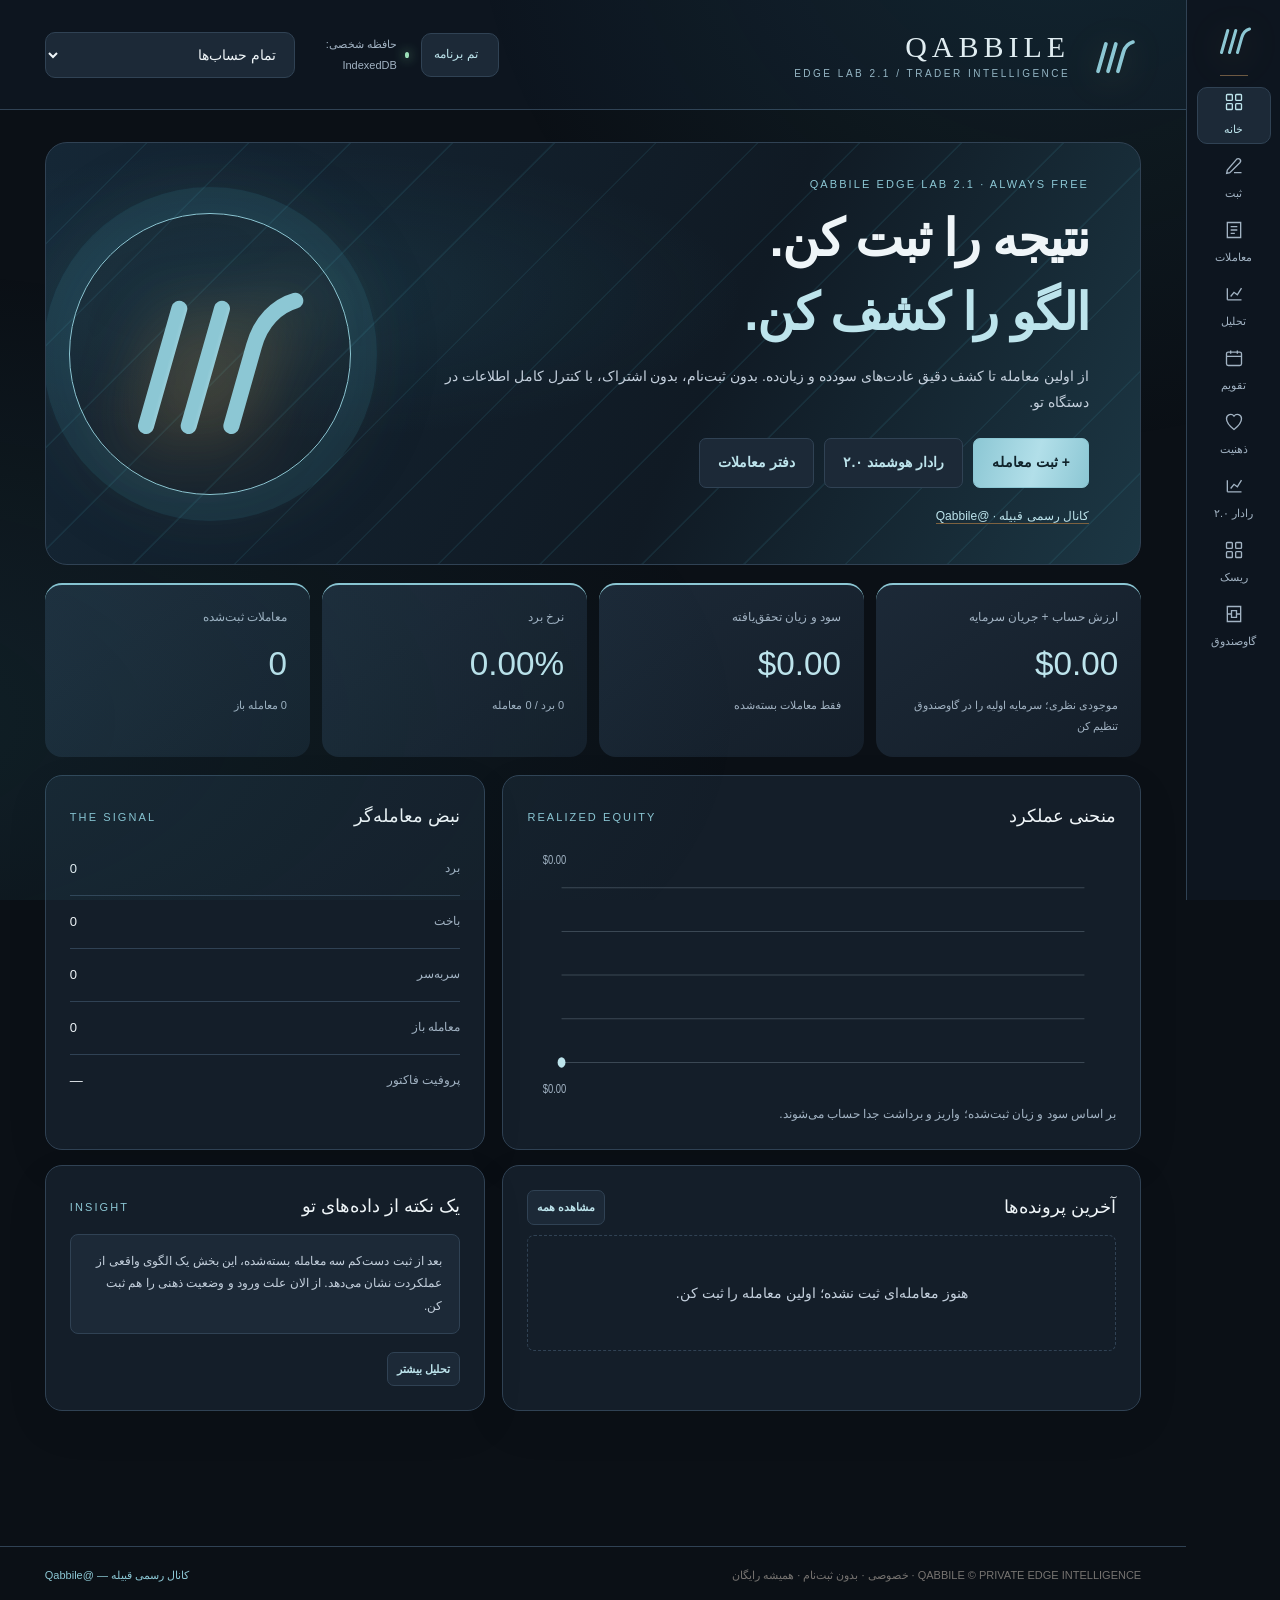
==== commit d093b672: "Add files via upload" ====
--- a/index.html
+++ b/index.html
@@ -1,8 +1,8 @@
 <!doctype html>
 <html lang="fa" dir="rtl"><head>
 <meta charset="utf-8"><meta name="viewport" content="width=device-width,initial-scale=1,viewport-fit=cover"><meta name="theme-color" content="#0c0c0e"><meta name="color-scheme" content="dark">
-<meta name="description" content="ژورنال معاملاتی اختصاصی قبیله؛ ثبت دستی، پرونده کامل، تحلیل عملکرد و ذخیره خصوصی روی دستگاه."><link rel="manifest" href="manifest.webmanifest"><link rel="icon" href="icon.svg" type="image/svg+xml">
-<script>try{const qt=localStorage.getItem('QABBILE_UI_THEME_V1');document.documentElement.dataset.qTheme=['phoenix','platinum','sapphire','emerald','amethyst','copper','ivory'].includes(qt)?qt:'phoenix'}catch(_){document.documentElement.dataset.qTheme='phoenix'}</script><title>QABBILE | EDGE LAB — ژورنال هوشمند معاملاتی قبیله</title>
+<meta name="description" content="ژورنال معاملاتی قبیله نسخه ۲: تحلیل معاملات، مدیریت ریسک، گزارش PDF، ورود CSV و تم‌های خوانا. ذخیره خصوصی روی دستگاه."><link rel="manifest" href="manifest.webmanifest"><link rel="icon" href="icon.svg" type="image/svg+xml">
+<script>try{const qt=localStorage.getItem('QABBILE_UI_THEME_V1');document.documentElement.dataset.qTheme=({phoenix:'obsidian',platinum:'graphite',sapphire:'navy',emerald:'emerald2',amethyst:'graphite',copper:'sandstone',ivory:'ivorypro'})[qt]||(['obsidian','navy','ivorypro','emerald2','graphite','sandstone','aurora','pearl'].includes(qt)?qt:'obsidian')}catch(_){document.documentElement.dataset.qTheme='obsidian'}</script><title>QABBILE EDGE LAB 2.1 | ژورنال حرفه‌ای معاملاتی قبیله</title>
 <style>
 :root{--void:#090a0c;--bg:#0e1013;--surface:#16191c;--raised:#1b1e21;--line:#343331;--line2:#51473b;--metal:#ddbf84;--metalLight:#ffebb9;--goldMuted:#9c8260;--text:#f2ece3;--soft:#c7beb0;--muted:#918e89;--positive:#94d8b6;--negative:#fa9d9e;--nav:94px;--rad:12px}
 *{box-sizing:border-box}html{scroll-behavior:smooth}body{margin:0;min-height:100vh;color:var(--text);background:var(--void);font:14px/1.7 Tahoma,"Segoe UI",Arial,sans-serif}body::before{content:"";position:fixed;inset:0;background:radial-gradient(ellipse at 90% -20%,#6f553723,transparent 35%),radial-gradient(ellipse at 0% 80%,#3b435020,transparent 40%);pointer-events:none}a{color:inherit}button,input,select,textarea{font:inherit}button{cursor:pointer}button:disabled{opacity:.45;cursor:not-allowed}button:focus-visible,a:focus-visible,input:focus-visible,select:focus-visible,textarea:focus-visible{outline:2px solid var(--metalLight);outline-offset:3px}input,select,textarea{color:var(--text);background:#0b0d10;border:1px solid #4a4541;border-radius:8px;padding:13px 14px;min-width:0;width:100%}input::placeholder,textarea::placeholder{color:#7f7c77}textarea{min-height:106px;resize:vertical}input[type=checkbox]{width:19px;height:19px;accent-color:#d6b982}select{cursor:pointer}input[type=file]{border-style:dashed}input[type=datetime-local]{color-scheme:dark}.shell{min-height:100vh;display:grid;grid-template-columns:var(--nav) minmax(0,1fr)}.rail{height:100vh;position:sticky;top:0;border-left:1px solid #4b4237;background:#0a0b0d;display:flex;align-items:center;flex-direction:column;gap:18px;padding:24px 10px;z-index:11}.mark{width:56px;height:65px;filter:drop-shadow(0 6px 18px #d2a25238)}.railline{width:28px;height:1px;background:#6c5942;margin:8px 0}.navlink{display:flex;flex-direction:column;align-items:center;justify-content:center;gap:7px;border:1px solid transparent;border-radius:10px;width:74px;min-height:70px;color:#8d8d8d;background:transparent;font-size:10px;transition:.18s}.navlink svg{width:20px;height:20px;stroke:currentColor;fill:none;stroke-width:1.6}.navlink:hover,.navlink.active{background:#29251e;color:var(--metalLight);border-color:#635037}.rail-bottom{margin-top:auto;font:10px Arial;writing-mode:vertical-rl;letter-spacing:4px;color:#836b4c}.stage{width:100%;max-width:1580px;margin:auto;min-width:0}.topbar{padding:22px clamp(20px,3.5vw,57px);display:flex;justify-content:space-between;align-items:center;gap:22px;border-bottom:1px solid #302f2e}.identity{display:flex;align-items:center;gap:15px}.identity strong{font:30px Georgia,serif;letter-spacing:5px}.identity small{display:block;font:10px Arial;letter-spacing:2.5px;color:var(--goldMuted);margin-top:2px}.top-actions{display:flex;align-items:center;gap:12px}.select-account{min-width:190px;max-width:250px;border:1px solid #5a4c38;background:#191b1d;color:var(--metalLight);font-size:12px}.privacy{display:flex;align-items:center;gap:8px;color:var(--muted);font-size:11px}.dot{width:6px;height:6px;background:#9bddb7;border-radius:50%;box-shadow:0 0 12px #87dba2}.content{padding:32px clamp(20px,3.5vw,57px) 120px}.screen{display:none;animation:arrive .3s ease}.screen.active{display:block}@keyframes arrive{from{opacity:.1;transform:translateY(8px)}to{opacity:1;transform:translateY(0)}}.eyebrow{font:11px Arial,sans-serif;letter-spacing:3px;color:var(--metal);text-transform:uppercase}.h-title{font-size:clamp(29px,3.4vw,55px);font-weight:normal;letter-spacing:-1.5px;margin:10px 0 13px;line-height:1.45}.lead{color:var(--muted);max-width:750px;font-size:13px}.screen-head{margin-bottom:26px;display:flex;align-items:center;justify-content:space-between;gap:12px;flex-wrap:wrap}.hero{position:relative;border:1px solid #574734;background:linear-gradient(120deg,#1a1a1b 0%,#111418 50%,#292116 130%);min-height:305px;overflow:hidden;display:grid;grid-template-columns:minmax(0,1.4fr) minmax(250px,.6fr);border-radius:15px}.hero::before{content:"";pointer-events:none;position:absolute;inset:0;background:repeating-linear-gradient(135deg,transparent 0 67px,#b5963c0a 68px 69px)}.hero-content{padding:35px clamp(24px,4vw,65px);position:relative}.hero h1{font-size:clamp(38px,4vw,62px);line-height:1.43;font-weight:normal;margin:12px 0 14px;letter-spacing:-2px}.hero em{font-style:normal;color:var(--metalLight)}.hero p{color:#b8afa1;margin:0 0 22px}.hero-art{position:relative;display:flex;align-items:center;justify-content:center}.hero-art:before{content:"";width:280px;height:280px;border-radius:50%;border:1px solid #86613a;box-shadow:0 0 0 28px #b68c2a09,0 0 0 65px #b68c2a05,0 0 70px #a68a3c1e;position:absolute}.hero-art svg{height:240px;width:240px;position:relative;filter:drop-shadow(0 18px 35px #e9bb5148)}.btn{display:inline-flex;gap:10px;align-items:center;justify-content:center;border:1px solid #9d7b4e;background:linear-gradient(110deg,#b18a52,#f2d5a1 48%,#b88f55);color:#1b1510;font-weight:bold;border-radius:7px;padding:11px 18px;min-height:44px;white-space:nowrap}.btn:hover{filter:brightness(1.08)}.btn.alt{background:#22201e;color:#e9cea0;border-color:#66543d}.btn.ghost{background:transparent;color:var(--soft);border-color:#514a43}.btn.warn{background:#402628;color:#ffb5bc;border-color:#945458}.btn.tiny{min-height:30px;padding:6px 9px;font-size:11px}.actions{display:flex;flex-wrap:wrap;align-items:center;gap:10px}.stats{display:grid;grid-template-columns:repeat(4,minmax(0,1fr));gap:12px;margin:18px 0}.stat{border-top:1px solid #695638;background:linear-gradient(160deg,#1d1e20,#131518);padding:21px 23px;min-width:0}.stat .label{font-size:12px;color:var(--muted);margin-bottom:17px}.stat .value{font:500 clamp(22px,2.6vw,34px) Arial;direction:ltr;text-align:right;white-space:nowrap;overflow:hidden;text-overflow:ellipsis}.stat .foot{font-size:11px;color:#877e76;margin-top:12px}.pos{color:var(--positive)!important}.neg{color:var(--negative)!important}.accent{color:var(--metalLight)!important}.fine{color:var(--muted);font-size:12px}.sectionmark{font:11px Arial;letter-spacing:2px;color:var(--metal);margin:0 0 13px}.two{display:grid;grid-template-columns:1.45fr 1fr;gap:17px;margin:15px 0}.panel{border:1px solid #353332;background:#131619;padding:24px;border-radius:10px;min-width:0}.panel.flexpanel{display:flex;flex-direction:column}.panel h2{font-weight:normal;font-size:18px;margin:0 0 17px}.paneltop{display:flex;align-items:center;justify-content:space-between;gap:15px;flex-wrap:wrap;margin-bottom:10px}.paneltop h2{margin:0}.chart-box{width:100%;height:260px;display:block}.empty{padding:44px 15px;border:1px dashed #4c4235;border-radius:7px;color:#a89d8d;text-align:center}.tape{display:flex;flex-direction:column;gap:0}.trade-row{display:grid;grid-template-columns:1fr auto;align-items:center;gap:10px;padding:17px 6px;border-bottom:1px solid #323334;cursor:pointer}.trade-row:hover{background:#ffffff08}.trade-row:last-child{border:0}.trade-row h4{font:600 17px Arial;margin:0}.trade-row small{font-size:11px;color:#8f8c87}.trade-row b{font:600 18px Arial;direction:ltr;unicode-bidi:isolate;display:inline-block}.bubble{font-size:10px;border:1px solid #5a4a32;background:#28231c;color:#e0c58f;padding:2px 8px;border-radius:50px}.bubble.gray{color:#b7b4ae;background:#212427;border-color:#4a4a4a}.muted{color:var(--muted)}.strip{border-bottom:1px solid #363330;padding:0 0 18px;margin-bottom:20px}.strip strong{color:var(--metal)}.fieldgrid{display:grid;grid-template-columns:repeat(3,minmax(0,1fr));gap:17px}.field{display:flex;flex-direction:column;gap:8px;color:#c7beb1;font-size:12px}.field.full{grid-column:1/-1}.field.two-col{grid-column:span 2}.form-section{border:1px solid #3a3631;border-radius:10px;padding:22px;margin-bottom:15px;background:#121417}.form-section>h2{margin:0 0 19px;font-size:17px;font-weight:normal}.step{font:12px Arial;color:var(--metal);padding-left:10px}.preview{display:grid;grid-template-columns:1fr 1fr 1fr;gap:12px;margin:16px 0}.preview .box{border:1px solid #59492f;background:#29251e;border-radius:8px;padding:15px}.preview span{display:block;color:#bdac93;font-size:11px}.preview b{display:block;font:600 21px Arial;direction:ltr;text-align:right;margin-top:9px}.notice{border:1px solid #675033;background:#2a251e;color:#dec7a2;border-radius:8px;padding:15px 17px;font-size:12px;line-height:2}.toolbar{display:flex;align-items:center;flex-wrap:wrap;gap:11px;margin-bottom:15px}.toolbar input{flex:1;min-width:190px}.toolbar select{width:auto;min-width:136px}.tablewrap{overflow:auto}table{border-collapse:collapse;width:100%;min-width:770px}th,td{text-align:right;padding:14px 10px;border-bottom:1px solid #363633;font-size:12px;white-space:nowrap}th{color:#cbb087;font-weight:normal;font-size:11px}tbody tr:hover{background:#232321}tbody tr{cursor:pointer}.table-foot{color:var(--muted);font-size:12px;padding:14px 0}.kv{display:grid;grid-template-columns:1fr 1fr;gap:12px;border-bottom:1px solid #3b3733;padding:14px 0}.kv span{color:var(--muted);font-size:12px}.kv b{font-size:13px;font-weight:normal;text-align:left;direction:ltr;unicode-bidi:plaintext}.kv:last-child{border-bottom:0}.dossier{background:#131517;border:1px solid #6a563b;border-radius:12px;padding:30px}.dossier-hero{display:flex;justify-content:space-between;align-items:center;gap:14px;border-bottom:1px solid #665137;padding-bottom:20px;margin-bottom:25px}.dossier-hero h2{font:normal clamp(29px,5vw,47px) Arial;margin:8px 0}.dossier-pl{font:600 35px Arial;direction:ltr}.dossier-grid{display:grid;grid-template-columns:repeat(3,minmax(0,1fr));gap:1px;background:#514332;border:1px solid #514332;border-radius:8px;overflow:hidden}.detail{background:#17191b;padding:16px;min-width:0}.detail span{font-size:11px;color:var(--muted);display:block;margin-bottom:10px}.detail strong{font-size:14px;display:block;font-weight:normal;overflow-wrap:anywhere;white-space:pre-wrap}.text-section{margin:24px 0 0}.text-section h3{font-size:14px;color:var(--metal);font-weight:normal}.text-section p{white-space:pre-wrap;overflow-wrap:anywhere;color:#e0d7c9;line-height:2}.thumbs{display:flex;gap:12px;flex-wrap:wrap}.thumb{position:relative;width:158px}.thumb img{width:158px;height:110px;object-fit:cover;border:1px solid #544938;border-radius:7px;cursor:pointer}.thumb button{font-size:11px;margin-top:6px;padding:5px 10px;background:#30251e;color:#f6c7a4;border:1px solid #655038;border-radius:5px}.gallery-img{max-width:min(90vw,1000px);max-height:78vh;object-fit:contain}.modal{position:fixed;inset:0;z-index:40;background:#060709ed;display:none;align-items:center;justify-content:center;padding:20px}.modal.open{display:flex}.modal-close{position:absolute;top:16px;left:18px;border:1px solid #725a35;background:#211f20;color:#f7d7a5;border-radius:7px;padding:8px 14px}.analytics-grid{display:grid;grid-template-columns:1fr 1fr;gap:16px}.barline{margin:12px 0 18px}.barline .linehead{display:flex;justify-content:space-between;gap:10px;font-size:12px;margin-bottom:8px}.barline .railbar{background:#34312d;height:7px;border-radius:8px;overflow:hidden}.barline .fill{height:100%;background:linear-gradient(90deg,#ab8556,#ffe1a5);border-radius:8px}.calendar{display:grid;grid-template-columns:repeat(7,minmax(0,1fr));gap:5px;direction:rtl}.day{min-height:66px;border:1px solid #393532;border-radius:5px;background:#1a1c1e;padding:7px;color:#bcb2a6;font:11px Arial;text-align:right}.day strong{display:block;margin-top:7px;font:600 11px Arial;direction:ltr;text-align:center}.day.good{background:#164032;border-color:#386b58;color:#c7ecd9}.day.bad{background:#4e272c;border-color:#7f484a;color:#fbd5d5}.day.zero{background:#292820}.day.blank{background:transparent;border:0}.day.click{cursor:pointer}.calendar-legend{color:var(--muted);font-size:11px;margin-top:10px}.monthnav{display:flex;justify-content:space-between;align-items:center;gap:10px;margin-bottom:12px}.monthnav button{color:var(--metal);border:1px solid #584c3a;border-radius:6px;background:#25211e;padding:5px 12px}.checkline{display:flex;gap:13px;align-items:flex-start;border-bottom:1px solid #393533;padding:17px 0;cursor:pointer}.checkline:last-child{border:0}.checkline input{margin-top:4px}.journaltext{font-size:13px;line-height:1.9}.reviewlist{display:grid;gap:12px}.reviewitem{display:flex;justify-content:space-between;gap:12px;align-items:center;border:1px solid #3b3530;border-radius:8px;padding:14px}.reviewitem small{display:block;color:#9b958d}.pill{display:inline-block;border:1px solid #5d4c35;border-radius:99px;padding:2px 10px;font-size:10px;color:var(--metalLight)}.alert{border:1px solid #88613e;background:#31251d;border-radius:8px;padding:14px 17px;color:#e9cba3;font-size:12px}.account-row{border-bottom:1px solid #393532;padding:13px 0;display:flex;align-items:center;justify-content:space-between;gap:12px}.account-row:last-child{border:0}.split3{display:grid;grid-template-columns:repeat(3,1fr);gap:14px}.pilllink{color:var(--metalLight);text-decoration:none;border-bottom:1px solid #7d6240}.footer{padding:18px clamp(20px,3.5vw,57px) 30px;border-top:1px solid #302e2b;color:#777471;font-size:11px;display:flex;align-items:center;justify-content:space-between;gap:10px}.footer a{color:var(--metal);text-decoration:none}.mobilebar{display:none}.toast{position:fixed;bottom:25px;left:25px;z-index:100;background:#2b271f;border:1px solid #aa8954;color:#f6e4c6;box-shadow:0 10px 30px #0009;padding:13px 19px;border-radius:8px;max-width:350px;display:none}.toast.show{display:block}.hide{display:none!important}
@@ -157,15 +157,119 @@
 :root[data-q-theme=ivory] .theme-dialog{box-shadow:0 30px 80px #4f3b2940}
 @media(max-width:1080px){.theme-picker{grid-template-columns:repeat(3,minmax(0,1fr))}}
 @media(max-width:720px){.theme-access{padding:0;width:43px}.theme-access .theme-access-label{display:none}.top-actions{gap:7px}.theme-picker{grid-template-columns:repeat(2,minmax(0,1fr));gap:9px}.theme-studio{padding:15px}.theme-choice .theme-thumb{height:79px}.theme-choice .theme-desc{font-size:9px;min-height:35px}.theme-dialog{padding:16px}.theme-dialog-head h2{font-size:22px}.theme-overlay{padding:10px}.theme-choice .theme-name{font-size:12px}}
-@media(max-width:345px){.theme-picker{gap:6px}.theme-choice{padding:5px}.theme-choice .theme-name{font-size:11px}.topbar{gap:5px}.identity{gap:6px}.identity strong{letter-spacing:1px}}
+@media(max-width:345px){.theme-picker{gap:6px}.theme-choice{padding:5px}.theme-choice .theme-name{font-size:11px}.topbar{gap:5px;padding:12px 10px!important}.identity{gap:5px}.identity strong{font-size:19px;letter-spacing:1px}.identity small{display:none}.identity .mark{width:30px;height:38px}.top-actions{gap:4px}.select-account{min-width:82px!important;max-width:94px!important;padding:9px 3px!important;font-size:9px!important}}
 @media(prefers-reduced-motion:reduce){.theme-choice{transition:none}.theme-choice:hover{transform:none}}
 @media print{.theme-studio,.theme-overlay,.theme-access{display:none!important}}
+
+/* QABBILE EDGE LAB 2.1 · Comfort-first semantic theme system */
+:root[data-q-theme="obsidian"]{--void:#0b1016;--bg:#0c1219;--surface:#141e29;--raised:#1b2734;--line:#304254;--line2:#52677c;--metal:#8cc7d4;--metalLight:#bde4ec;--goldMuted:#9cb9c7;--text:#eff5f8;--soft:#c4d0dd;--muted:#a2b3c3;--positive:#94dfbc;--negative:#ffadb3;--q-panel:#141e29;--q-raised:#1c2937;--q-input:#101b25;--q-rail:#0d151f;--q-border:#304254;--q-btn1:#8cc7d4;--q-btn2:#b2dfe9;--q-halo:#3c99ac20;--q-hero1:#152736;--q-hero2:#101a24;--q-hero3:#1c3744;--q-btn-text:#10232b;--q-field-label:#cbd6df;--q-bar:#111b27;--q-scheme:dark}
+:root[data-q-theme="navy"]{--void:#091427;--bg:#0b1930;--surface:#132441;--raised:#1a3052;--line:#2f4868;--line2:#526b91;--metal:#9ecbf3;--metalLight:#c8e1fc;--goldMuted:#aac3e2;--text:#f1f6ff;--soft:#d0ddef;--muted:#b1c2da;--positive:#94e4c3;--negative:#ffb5b8;--q-panel:#14233d;--q-raised:#1b3050;--q-input:#0e213b;--q-rail:#0b1830;--q-border:#304b6d;--q-btn1:#95c8ef;--q-btn2:#c1e0fa;--q-halo:#5b9ddc25;--q-hero1:#15325a;--q-hero2:#101e38;--q-hero3:#1b416b;--q-btn-text:#112b45;--q-field-label:#d0dcf0;--q-bar:#0c1d34;--q-scheme:dark}
+:root[data-q-theme="ivorypro"]{--void:#f3f6f8;--bg:#f3f6f8;--surface:#fff;--raised:#edf2f6;--line:#cbd7e2;--line2:#b7c7d5;--metal:#275f89;--metalLight:#174c73;--goldMuted:#3c7097;--text:#1b2c3b;--soft:#354f63;--muted:#526b7f;--positive:#176e52;--negative:#b33f4a;--q-panel:#fff;--q-raised:#edf2f6;--q-input:#fdfefe;--q-rail:#edf3f7;--q-border:#cbd7e2;--q-btn1:#276b98;--q-btn2:#488eb7;--q-halo:#4c92c11c;--q-hero1:#e7f0f6;--q-hero2:#f7fbfd;--q-hero3:#daeaf4;--q-btn-text:#fff;--q-field-label:#35546a;--q-bar:#edf3f7;--q-scheme:light}
+:root[data-q-theme="emerald2"]{--void:#091814;--bg:#0d1c17;--surface:#152a22;--raised:#1d382c;--line:#365547;--line2:#597b6a;--metal:#94d8b7;--metalLight:#b5ecd1;--goldMuted:#9ccab3;--text:#eff8f1;--soft:#cfe2d5;--muted:#a8c4b4;--positive:#a9e5bc;--negative:#ffb7b4;--q-panel:#13281f;--q-raised:#1d352b;--q-input:#11251d;--q-rail:#0d1e17;--q-border:#365547;--q-btn1:#8bcfab;--q-btn2:#b8e5c9;--q-halo:#4bae7622;--q-hero1:#173b2c;--q-hero2:#10271e;--q-hero3:#204638;--q-btn-text:#153324;--q-field-label:#d1e4d7;--q-bar:#11261c;--q-scheme:dark}
+:root[data-q-theme="graphite"]{--void:#14171d;--bg:#191e27;--surface:#222936;--raised:#2b3543;--line:#465363;--line2:#718094;--metal:#c1d1e6;--metalLight:#e2ebf6;--goldMuted:#b9c6d6;--text:#f3f6fb;--soft:#d5dce6;--muted:#b1bfce;--positive:#a2dfc8;--negative:#ffbac0;--q-panel:#222b36;--q-raised:#2a3644;--q-input:#1b2631;--q-rail:#191f28;--q-border:#465565;--q-btn1:#c1d1e6;--q-btn2:#e3ecf8;--q-halo:#abbfd21b;--q-hero1:#2b3c4d;--q-hero2:#222a36;--q-hero3:#384356;--q-btn-text:#1e2c37;--q-field-label:#d4dfeb;--q-bar:#1d2630;--q-scheme:dark}
+:root[data-q-theme="sandstone"]{--void:#f3f0e9;--bg:#f5f2eb;--surface:#fffcf6;--raised:#ebe7dc;--line:#d2cbbb;--line2:#b5ab96;--metal:#506d58;--metalLight:#35563e;--goldMuted:#57745c;--text:#2a342d;--soft:#485a4c;--muted:#5e6e63;--positive:#276b48;--negative:#aa4348;--q-panel:#fffcf6;--q-raised:#eeeae0;--q-input:#fffef9;--q-rail:#ece9df;--q-border:#d2cbbb;--q-btn1:#4f7058;--q-btn2:#6a896f;--q-halo:#779a7220;--q-hero1:#e3e8d8;--q-hero2:#f8f6ee;--q-hero3:#e3dfcc;--q-btn-text:#fff;--q-field-label:#46574a;--q-bar:#ebe9df;--q-scheme:light}
+:root[data-q-theme="aurora"]{--void:#081417;--bg:#0b171a;--surface:#132126;--raised:#1a2d33;--line:#35545c;--line2:#5d818b;--metal:#8fe0d2;--metalLight:#bff3e8;--goldMuted:#9bcfc7;--text:#eef9f7;--soft:#cbe4e0;--muted:#a4c0bb;--positive:#a6e5c3;--negative:#ffb4bc;--q-panel:#122025;--q-raised:#1a2c32;--q-input:#0f1b1f;--q-rail:#0a1518;--q-border:#325057;--q-btn1:#87d7ca;--q-btn2:#b5efe3;--q-halo:#56c8bb22;--q-hero1:#143036;--q-hero2:#0d1a1d;--q-hero3:#1b3b40;--q-btn-text:#103034;--q-field-label:#cee5e2;--q-bar:#0d171b;--q-scheme:dark}
+:root[data-q-theme="pearl"]{--void:#f5f7fa;--bg:#f7f9fb;--surface:#ffffff;--raised:#edf1f5;--line:#d2d9e1;--line2:#b8c2cd;--metal:#516b85;--metalLight:#304a63;--goldMuted:#62798f;--text:#202b36;--soft:#435363;--muted:#607182;--positive:#1d6a50;--negative:#b23f4f;--q-panel:#ffffff;--q-raised:#eef2f6;--q-input:#fdfefe;--q-rail:#eef2f6;--q-border:#d2d9e1;--q-btn1:#53708b;--q-btn2:#7790a8;--q-halo:#6a87a51b;--q-hero1:#e7edf4;--q-hero2:#f8fafc;--q-hero3:#dde5ee;--q-btn-text:#ffffff;--q-field-label:#48596a;--q-bar:#eef2f6;--q-scheme:light}
+:root[data-q-theme] body{font-family:Tahoma,"Segoe UI",Arial,sans-serif;font-size:14px;line-height:1.85}
+:root[data-q-theme] .hero{border-radius:22px;min-height:320px}
+:root[data-q-theme] .hero h1{font-weight:700;letter-spacing:-1.4px}
+:root[data-q-theme] .panel,:root[data-q-theme] .stat,:root[data-q-theme] .form-section{border-radius:17px}
+:root[data-q-theme] .stat{border-top:2px solid var(--metal)!important}
+:root[data-q-theme] input,:root[data-q-theme] select,:root[data-q-theme] textarea{border-radius:10px;font-size:14px;line-height:1.6}
+:root[data-q-theme] input:focus-visible,:root[data-q-theme] select:focus-visible,:root[data-q-theme] textarea:focus-visible,:root[data-q-theme] button:focus-visible{outline:3px solid var(--metal);outline-offset:2px}
+:root[data-q-theme] .radar-pill small,:root[data-q-theme] .theme-choice .theme-desc{color:var(--muted)}
+:root[data-q-theme] .rail{gap:7px;padding:14px 9px;overflow-y:auto;scrollbar-width:thin}
+:root[data-q-theme] .rail .navlink{min-height:57px}
+:root[data-q-theme] .rail .mark{width:45px;height:50px}
+:root[data-q-theme] .rail .railline{margin:4px}
+:root[data-q-theme] .rail-bottom{display:none}
+:root[data-q-theme] .theme-choice[data-theme-value="obsidian"]{--preview-a:#0b1016;--preview-b:#a9dce6;--preview-c:#293b4c}
+:root[data-q-theme] .theme-choice[data-theme-value="navy"]{--preview-a:#0a1830;--preview-b:#b6dcfa;--preview-c:#244875}
+:root[data-q-theme] .theme-choice[data-theme-value="ivorypro"]{--preview-a:#f3f6f8;--preview-b:#2a668e;--preview-c:#d7e4ed}
+:root[data-q-theme] .theme-choice[data-theme-value="emerald2"]{--preview-a:#0b1e16;--preview-b:#9de3c0;--preview-c:#23533c}
+:root[data-q-theme] .theme-choice[data-theme-value="graphite"]{--preview-a:#1a1d25;--preview-b:#dae6f5;--preview-c:#465263}
+:root[data-q-theme] .theme-choice[data-theme-value="sandstone"]{--preview-a:#f3f0e9;--preview-b:#58735e;--preview-c:#d5d0ba}
+:root[data-q-theme="ivorypro"] .day.good,:root[data-q-theme="sandstone"] .day.good{background:#e2f0e4;color:#176344;border-color:#9cc5ab}
+:root[data-q-theme="ivorypro"] .day.bad,:root[data-q-theme="sandstone"] .day.bad{background:#f8e7e6;color:#9e3343;border-color:#e6b7bb}
+:root[data-q-theme="ivorypro"] .day,:root[data-q-theme="sandstone"] .day{color:var(--text)}
+:root[data-q-theme="ivorypro"] .hero em,:root[data-q-theme="sandstone"] .hero em{color:var(--metalLight)}
+:root[data-q-theme] .calendar > div:first-child,:root[data-q-theme] .calendar > div:nth-child(-n+7){color:var(--muted)!important}
+:root[data-q-theme] .trade-row h4,:root[data-q-theme] .detail strong{color:var(--text)}
+:root[data-q-theme] .pos{color:var(--positive)!important}:root[data-q-theme] .neg{color:var(--negative)!important}
+:root[data-q-theme="ivorypro"] .pos,:root[data-q-theme="sandstone"] .pos{color:#156e4d!important}
+:root[data-q-theme="ivorypro"] .neg,:root[data-q-theme="sandstone"] .neg{color:#ad3546!important}
+:root[data-q-theme] .theme-dialog{border-color:var(--q-border)}
+:root[data-q-theme] .notice,:root[data-q-theme] .empty{line-height:1.9}
+.edge2-intro{display:flex;align-items:flex-start;justify-content:space-between;gap:15px;flex-wrap:wrap}
+.edge2-badge{display:inline-flex;gap:7px;align-items:center;padding:5px 11px;border-radius:99px;border:1px solid var(--q-border);background:var(--q-raised);font:bold 10px Arial,sans-serif;letter-spacing:1.8px;color:var(--metalLight)}
+.edge2-grid{display:grid;grid-template-columns:repeat(3,minmax(0,1fr));gap:13px}
+.edge2-panel{min-width:0;background:var(--q-panel);border:1px solid var(--q-border);border-radius:16px;padding:22px}
+.edge2-panel h2{margin:0 0 12px;font-size:18px;color:var(--text)}
+.edge2-stat{font-size:clamp(19px,2.6vw,32px);font-weight:700;color:var(--metalLight);direction:ltr;text-align:right}
+.edge2-stat-caption{font-size:12px;color:var(--muted)}
+.edge2-section{margin:18px 0 0}
+.edge2-list{display:grid;gap:9px}
+.edge2-finding{background:var(--q-raised);border:1px solid var(--q-border);border-right:3px solid var(--metal);padding:13px 15px;border-radius:10px}
+.edge2-finding strong{color:var(--text);font-size:14px;display:block;margin-bottom:4px}
+.edge2-finding p{font-size:12px;color:var(--soft);margin:0}
+.edge2-findings{display:grid;grid-template-columns:repeat(2,minmax(0,1fr));gap:12px}
+.edge2-heat{display:grid;grid-template-columns:repeat(12,minmax(0,1fr));gap:5px;direction:ltr}
+.edge2-heat-cell{border:1px solid var(--q-border);border-radius:6px;height:48px;background:var(--q-raised);display:flex;align-items:center;justify-content:center;flex-direction:column;color:var(--muted);font:11px Arial}
+.edge2-heat-cell b{font-size:12px}
+.edge2-heat-cell[data-state="win"]{border-color:var(--positive);background:color-mix(in srgb,var(--positive) 14%,var(--q-panel));color:var(--text)}
+.edge2-heat-cell[data-state="loss"]{border-color:var(--negative);background:color-mix(in srgb,var(--negative) 13%,var(--q-panel));color:var(--text)}
+.edge2-flex{display:flex;gap:10px;flex-wrap:wrap;align-items:center}
+.edge2-flex .field{flex:1 1 150px}
+.edge2-table{width:100%;border-collapse:collapse;font-size:12px;white-space:nowrap}
+.edge2-table td,.edge2-table th{padding:12px;border-bottom:1px solid var(--q-border);text-align:right}
+.edge2-table th{color:var(--muted);font-weight:600}
+.edge2-scroll{overflow:auto;max-height:420px}
+.edge2-actions{display:flex;gap:10px;flex-wrap:wrap;margin-top:14px}
+.edge2-tip{font-size:12px;color:var(--soft);padding:12px 15px;border-radius:11px;background:var(--q-raised);border:1px solid var(--q-border)}
+.edge2-result{padding:15px 18px;background:var(--q-raised);border-radius:12px;margin-top:14px;border:1px solid var(--q-border)}
+.edge2-result strong{font-size:20px;color:var(--metalLight);display:block;direction:ltr;text-align:right}
+.edge2-result small{color:var(--soft)}
+.edge2-divider{height:1px;background:var(--q-border);margin:20px 0}
+.edge2-hero-links{display:flex;gap:9px;flex-wrap:wrap;margin-top:20px}
+.edge2-print{display:none}
+@media(max-width:1080px){.edge2-grid{grid-template-columns:repeat(2,minmax(0,1fr))}}
+@media(max-width:720px){.edge2-grid,.edge2-findings{grid-template-columns:1fr}.edge2-heat{grid-template-columns:repeat(6,minmax(0,1fr))}.edge2-panel{padding:15px}.edge2-stat{font-size:24px}.edge2-heat-cell{height:42px}.edge2-hero-links .btn{font-size:12px}}
+@media(prefers-reduced-motion:reduce){:root[data-q-theme] *{animation:none!important;transition:none!important;scroll-behavior:auto!important}}
+@media print{
+ body.edge2-print-mode .rail,body.edge2-print-mode .mobilebar,body.edge2-print-mode .topbar,body.edge2-print-mode .footer,body.edge2-print-mode .content,body.edge2-print-mode .theme-overlay,body.edge2-print-mode .modal{display:none!important}
+ body.edge2-print-mode .edge2-print{display:block!important;color:#18232e!important;background:#fff!important;direction:rtl;font:13px/1.8 Tahoma,Arial;padding:18px}
+ body.edge2-print-mode .edge2-print h1{font-size:27px;margin:0 0 10px}
+ body.edge2-print-mode .edge2-print table{width:100%;border-collapse:collapse}
+ body.edge2-print-mode .edge2-print th,body.edge2-print-mode .edge2-print td{border:1px solid #bbb;padding:7px;text-align:right}
+ body.edge2-print-mode .edge2-print .edge2-grid{grid-template-columns:repeat(3,1fr)}
+ body.edge2-print-mode .edge2-print .edge2-panel{background:#fff;border:1px solid #c9d1dc;break-inside:avoid}
+ @page{size:A4;margin:14mm}
+}
+
+.edge2-flex[hidden]{display:none!important}
+:root[data-q-theme="ivorypro"] .edge2-heat-cell[data-state="win"],:root[data-q-theme="sandstone"] .edge2-heat-cell[data-state="win"]{color:#174d37}
+:root[data-q-theme="ivorypro"] .edge2-heat-cell[data-state="loss"],:root[data-q-theme="sandstone"] .edge2-heat-cell[data-state="loss"]{color:#862b3b}
+/* Readability polish */
+:root[data-q-theme] .fine,:root[data-q-theme] .theme-choice .theme-desc{font-size:12px;line-height:1.85}
+:root[data-q-theme] .lead{font-size:14px;line-height:2}
+:root[data-q-theme] .navlink{font-size:11px}
+:root[data-q-theme] .stat .label,:root[data-q-theme] .edge2-stat-caption{font-size:12px;line-height:1.85}
+:root[data-q-theme] .edge2-finding p{font-size:13px;line-height:1.9}
+:root[data-q-theme] .edge2-tip{font-size:13px}
+@media(max-width:720px){:root[data-q-theme] .mobilebar .navlink{font-size:10px}:root[data-q-theme] .edge2-table{font-size:12px}:root[data-q-theme] .theme-choice .theme-desc{font-size:11px}}
+@media print{
+ body.edge2-print-mode .edge2-print .edge2-finding{background:#fff!important;border:1px solid #cbd2d8!important;color:#172532!important;break-inside:avoid}
+ body.edge2-print-mode .edge2-print .edge2-finding strong,body.edge2-print-mode .edge2-print .edge2-finding p{color:#172532!important}
+ body.edge2-print-mode .edge2-print .edge2-stat{color:#173e55!important}
+ body.edge2-print-mode .edge2-print .edge2-panel small{color:#34495a!important}
+}
+
 </style></head><body>
-<svg xmlns="http://www.w3.org/2000/svg" width="0" height="0" style="position:absolute"><defs><linearGradient id="gold" x1="0" y1="0" x2="1" y2="1"><stop stop-color="#fff1c7"/><stop offset=".42" stop-color="#e5bf7f"/><stop offset=".76" stop-color="#966d39"/><stop offset="1" stop-color="#f5d997"/></linearGradient></defs><symbol id="qmark" viewBox="0 0 180 180"><path d="M28 155 79 22h23L51 155Z" fill="url(#gold)"/><path d="M63 155 114 22h23L86 155Z" fill="url(#gold)"/><path d="M98 155 141 48q12-11 26-14l-8 23q-16 5-25 23l-13 75Z" fill="url(#gold)"/></symbol><symbol id="icon-dashboard" viewBox="0 0 24 24"><rect x="3" y="3" width="7" height="7" rx="1"/><rect x="14" y="3" width="7" height="7" rx="1"/><rect x="3" y="14" width="7" height="7" rx="1"/><rect x="14" y="14" width="7" height="7" rx="1"/></symbol><symbol id="icon-edit" viewBox="0 0 24 24"><path d="M12 20h9M4 17l-.8 3.8L7 20 19 8a2.8 2.8 0 0 0-4-4Z"/></symbol><symbol id="icon-ledger" viewBox="0 0 24 24"><path d="M4 3h16v18H4zM8 8h8M8 12h8M8 16h5"/></symbol><symbol id="icon-analytics" viewBox="0 0 24 24"><path d="M4 19V5M4 19h17M8 15l4-5 4 3 5-8"/></symbol><symbol id="icon-calendar" viewBox="0 0 24 24"><rect x="3" y="5" width="18" height="16" rx="2"/><path d="M3 10h18M8 3v4M16 3v4"/></symbol><symbol id="icon-mind" viewBox="0 0 24 24"><path d="M12 21c5-4 9-8 9-13a5 5 0 0 0-9-3 5 5 0 0 0-9 3c0 5 4 9 9 13Z"/></symbol><symbol id="icon-vault" viewBox="0 0 24 24"><path d="M4 3h16v18H4zM9 8h6v8H9zM4 12h5M15 12h5"/></symbol></svg>
-<div class="shell"><aside class="rail"><svg class="mark" aria-label="قبیله سه خط"><use href="#qmark"/></svg><div class="railline"></div><button class="navlink active" data-page="home"><svg><use href="#icon-dashboard"/></svg>خانه</button><button class="navlink" data-page="entry"><svg><use href="#icon-edit"/></svg>ثبت</button><button class="navlink" data-page="ledger"><svg><use href="#icon-ledger"/></svg>معاملات</button><button class="navlink" data-page="analytics"><svg><use href="#icon-analytics"/></svg>تحلیل</button><button class="navlink" data-page="calendar"><svg><use href="#icon-calendar"/></svg>تقویم</button><button class="navlink" data-page="mind"><svg><use href="#icon-mind"/></svg>ذهنیت</button><button class="navlink" data-page="vault"><svg><use href="#icon-vault"/></svg>گاوصندوق</button><div class="rail-bottom">QABBILE / THE EDGE</div></aside>
-<div class="stage"><header class="topbar"><div class="identity"><svg class="mark" role="img" aria-label="نشان سه‌خط قبیله"><use href="#qmark"/></svg><div><strong>QABBILE</strong><small>EDGE LAB / TRADER INTELLIGENCE</small></div></div><div class="top-actions"><button class="theme-access" type="button" id="openThemeStudio" aria-label="انتخاب تم ظاهری" title="تغییر تم ژورنال"><svg viewBox="0 0 24 24"><circle cx="12" cy="12" r="9"/><path d="M12 3a9 9 0 0 0 0 18c2 0 2.5-2 2.5-3s1.5-2 3-2h3"/><circle cx="7.5" cy="10" r="1"/><circle cx="12" cy="7" r="1"/><circle cx="17" cy="10" r="1"/></svg><span class="theme-access-label">تم برنامه</span></button><div class="privacy"><span class="dot"></span><span id="storageLabel">در حال بررسی حافظه</span></div><select id="accountPicker" class="select-account" aria-label="انتخاب حساب معاملاتی"></select></div></header>
+<svg xmlns="http://www.w3.org/2000/svg" width="0" height="0" style="position:absolute"><defs><linearGradient id="gold" x1="0" y1="0" x2="1" y2="1"><stop stop-color="#fff5d6"/><stop offset=".24" stop-color="#f1d8a0"/><stop offset=".56" stop-color="#bfe7ea"/><stop offset=".82" stop-color="#8fc2d4"/><stop offset="1" stop-color="#f8e3a8"/></linearGradient></defs><symbol id="qmark" viewBox="0 0 180 180"><g fill="none" stroke="url(#gold)" stroke-width="12" stroke-linecap="round" stroke-linejoin="round"><path d="M42 144 67 56"/><path d="M74 144 99 56"/><path d="M106 144 123 84c5-18 17-30 31-34"/></g></symbol><symbol id="icon-dashboard" viewBox="0 0 24 24"><rect x="3" y="3" width="7" height="7" rx="1"/><rect x="14" y="3" width="7" height="7" rx="1"/><rect x="3" y="14" width="7" height="7" rx="1"/><rect x="14" y="14" width="7" height="7" rx="1"/></symbol><symbol id="icon-edit" viewBox="0 0 24 24"><path d="M12 20h9M4 17l-.8 3.8L7 20 19 8a2.8 2.8 0 0 0-4-4Z"/></symbol><symbol id="icon-ledger" viewBox="0 0 24 24"><path d="M4 3h16v18H4zM8 8h8M8 12h8M8 16h5"/></symbol><symbol id="icon-analytics" viewBox="0 0 24 24"><path d="M4 19V5M4 19h17M8 15l4-5 4 3 5-8"/></symbol><symbol id="icon-calendar" viewBox="0 0 24 24"><rect x="3" y="5" width="18" height="16" rx="2"/><path d="M3 10h18M8 3v4M16 3v4"/></symbol><symbol id="icon-mind" viewBox="0 0 24 24"><path d="M12 21c5-4 9-8 9-13a5 5 0 0 0-9-3 5 5 0 0 0-9 3c0 5 4 9 9 13Z"/></symbol><symbol id="icon-vault" viewBox="0 0 24 24"><path d="M4 3h16v18H4zM9 8h6v8H9zM4 12h5M15 12h5"/></symbol></svg>
+<div class="shell"><aside class="rail"><svg class="mark" aria-label="قبیله سه خط"><use href="#qmark"/></svg><div class="railline"></div><button class="navlink active" data-page="home"><svg><use href="#icon-dashboard"/></svg>خانه</button><button class="navlink" data-page="entry"><svg><use href="#icon-edit"/></svg>ثبت</button><button class="navlink" data-page="ledger"><svg><use href="#icon-ledger"/></svg>معاملات</button><button class="navlink" data-page="analytics"><svg><use href="#icon-analytics"/></svg>تحلیل</button><button class="navlink" data-page="calendar"><svg><use href="#icon-calendar"/></svg>تقویم</button><button class="navlink" data-page="mind"><svg><use href="#icon-mind"/></svg>ذهنیت</button><button class="navlink" data-page="edge2"><svg><use href="#icon-analytics"/></svg>رادار ۲.۰</button><button class="navlink" data-page="edge2risk"><svg><use href="#icon-dashboard"/></svg>ریسک</button><button class="navlink" data-page="vault"><svg><use href="#icon-vault"/></svg>گاوصندوق</button><div class="rail-bottom">QABBILE / THE EDGE</div></aside>
+<div class="stage"><header class="topbar"><div class="identity"><svg class="mark" role="img" aria-label="نشان سه‌خط قبیله"><use href="#qmark"/></svg><div><strong>QABBILE</strong><small>EDGE LAB 2.1 / TRADER INTELLIGENCE</small></div></div><div class="top-actions"><button class="theme-access" type="button" id="openThemeStudio" aria-label="انتخاب تم ظاهری" title="تغییر تم ژورنال"><svg viewBox="0 0 24 24"><circle cx="12" cy="12" r="9"/><path d="M12 3a9 9 0 0 0 0 18c2 0 2.5-2 2.5-3s1.5-2 3-2h3"/><circle cx="7.5" cy="10" r="1"/><circle cx="12" cy="7" r="1"/><circle cx="17" cy="10" r="1"/></svg><span class="theme-access-label">تم برنامه</span></button><div class="privacy"><span class="dot"></span><span id="storageLabel">در حال بررسی حافظه</span></div><select id="accountPicker" class="select-account" aria-label="انتخاب حساب معاملاتی"></select></div></header>
 <main class="content">
-<section id="home" class="screen active"><div class="hero"><div class="hero-content"><div class="eyebrow">QABBILE PRIVATE EDGE · NO LIMITS · FREE</div><h1>نتیجه را ثبت کن.<br><em>الگو را کشف کن.</em></h1><p>از اولین معامله تا کشف دقیق عادت‌های سودده و زیان‌ده. بدون ثبت‌نام، بدون اشتراک، با کنترل کامل اطلاعات در دستگاه تو.</p><div class="actions"><button class="btn" data-new="1">+ ثبت معامله</button><button class="btn alt" data-page="ledger">دفتر معاملات</button></div><div style="margin-top:15px"><a href="https://t.me/Qabbile" target="_blank" rel="noopener noreferrer" class="pilllink" style="font-size:12px">کانال رسمی قبیله · @Qabbile</a></div></div><div class="hero-art"><svg><use href="#qmark"/></svg></div></div><div class="stats" id="homeStats"></div><div class="two"><div class="panel"><div class="paneltop"><h2>منحنی عملکرد</h2><span class="eyebrow">REALIZED EQUITY</span></div><svg id="equityChart" class="chart-box" viewBox="0 0 750 250" preserveAspectRatio="none" role="img" aria-label="نمودار موجودی تحقق‌یافته"></svg><div class="fine">بر اساس سود و زیان ثبت‌شده؛ واریز و برداشت جدا حساب می‌شوند.</div></div><div class="panel"><div class="paneltop"><h2>نبض معامله‌گر</h2><span class="eyebrow">THE SIGNAL</span></div><div id="homePulse"></div></div></div><div class="two"><div class="panel"><div class="paneltop"><h2>آخرین پرونده‌ها</h2><button class="btn alt tiny" data-page="ledger">مشاهده همه</button></div><div id="recentTrades"></div></div><div class="panel"><div class="paneltop"><h2>یک نکته از داده‌های تو</h2><span class="eyebrow">INSIGHT</span></div><div id="insightHome" class="notice"></div><div class="actions" style="margin-top:18px"><button data-page="analytics" class="btn alt tiny">تحلیل بیشتر</button></div></div></div></section>
+<section id="home" class="screen active"><div class="hero"><div class="hero-content"><div class="eyebrow">QABBILE EDGE LAB 2.1 · ALWAYS FREE</div><h1>نتیجه را ثبت کن.<br><em>الگو را کشف کن.</em></h1><p>از اولین معامله تا کشف دقیق عادت‌های سودده و زیان‌ده. بدون ثبت‌نام، بدون اشتراک، با کنترل کامل اطلاعات در دستگاه تو.</p><div class="actions"><button class="btn" data-new="1">+ ثبت معامله</button><button class="btn alt" data-page="edge2">رادار هوشمند ۲.۰</button><button class="btn ghost" data-page="ledger">دفتر معاملات</button></div><div style="margin-top:15px"><a href="https://t.me/Qabbile" target="_blank" rel="noopener noreferrer" class="pilllink" style="font-size:12px">کانال رسمی قبیله · @Qabbile</a></div></div><div class="hero-art"><svg><use href="#qmark"/></svg></div></div><div class="stats" id="homeStats"></div><div class="two"><div class="panel"><div class="paneltop"><h2>منحنی عملکرد</h2><span class="eyebrow">REALIZED EQUITY</span></div><svg id="equityChart" class="chart-box" viewBox="0 0 750 250" preserveAspectRatio="none" role="img" aria-label="نمودار موجودی تحقق‌یافته"></svg><div class="fine">بر اساس سود و زیان ثبت‌شده؛ واریز و برداشت جدا حساب می‌شوند.</div></div><div class="panel"><div class="paneltop"><h2>نبض معامله‌گر</h2><span class="eyebrow">THE SIGNAL</span></div><div id="homePulse"></div></div></div><div class="two"><div class="panel"><div class="paneltop"><h2>آخرین پرونده‌ها</h2><button class="btn alt tiny" data-page="ledger">مشاهده همه</button></div><div id="recentTrades"></div></div><div class="panel"><div class="paneltop"><h2>یک نکته از داده‌های تو</h2><span class="eyebrow">INSIGHT</span></div><div id="insightHome" class="notice"></div><div class="actions" style="margin-top:18px"><button data-page="analytics" class="btn alt tiny">تحلیل بیشتر</button></div></div></div></section>
 <section id="entry" class="screen"><div class="screen-head"><div><div class="eyebrow">01 / CAPTURE</div><h1 class="h-title" id="entryHeading">ثبت یک معامله</h1><p class="lead">ثبت دستی، سریع و دقیق. نتیجه خالص را عیناً از صرافی وارد کن؛ اعداد کارمزد فقط برای ثبت اطلاعات‌اند و دوباره از سود/زیان کم نمی‌شوند. هیچ لوریجی در محاسبه دخالت ندارد.</p></div><div class="actions"><button class="btn alt" id="quickToggle" type="button" aria-pressed="false">حالت ثبت سریع</button><button class="btn ghost" id="formReset" type="button">فرم جدید</button></div></div><form id="tradeForm" autocomplete="off"><input id="tradeId" type="hidden"><div class="form-section"><h2><span class="step">01 /</span> هویت معامله</h2><div class="fieldgrid"><label class="field">نماد معاملاتی *<input id="symbol" maxlength="28" placeholder="BTCUSDT" required></label><label class="field">بازار<select id="market"><option>کریپتو</option><option>فارکس</option><option>طلا</option><option>سهام</option><option>سایر</option></select></label><label class="field">حساب معاملاتی<select id="formAccount"></select></label><label class="field">جهت<select id="side"><option value="long">لانگ / خرید</option><option value="short">شورت / فروش</option></select></label><label class="field">وضعیت<select id="status"><option value="closed">بسته‌شده</option><option value="open">باز</option></select></label><label class="field">تاریخ و ساعت ورود *<input id="entryTime" type="datetime-local" required></label><label class="field">تایم‌فریم<select id="timeframe"><option value="">ثبت نشده</option><option>1m</option><option>5m</option><option>15m</option><option>30m</option><option>1h</option><option>4h</option><option>1D</option><option>1W</option></select></label><label class="field">سشن معاملاتی<select id="session"><option value="">ثبت نشده</option><option>آسیا</option><option>لندن</option><option>نیویورک</option><option>همپوشانی لندن/نیویورک</option><option>سایر</option></select></label><label class="field">صرافی / بروکر<input id="venue" maxlength="65" placeholder="نام صرافی یا بروکر"></label></div></div>
 <div class="form-section"><h2><span class="step">02 /</span> اعداد و نتیجه واقعی</h2><div class="fieldgrid"><label class="field">مبلغ ورود ($) *<input id="entryAmount" inputmode="decimal" type="number" step="any" min="0.00000001" required></label><label class="field">مبلغ خروج ($) اختیاری<input id="exitAmount" inputmode="decimal" type="number" step="any" min="0"></label><label class="field">سود / زیان نهایی ($) * برای معامله بسته<input id="netPnl" inputmode="decimal" type="number" step="any" placeholder="مثلاً 35 یا -12.50"></label><label class="field">قیمت ورود<input id="entryPrice" type="number" inputmode="decimal" min="0.00000000001" step="any"></label><label class="field">قیمت خروج<input id="exitPrice" type="number" inputmode="decimal" min="0.00000000001" step="any"></label><label class="field">استاپ<input id="stop" type="number" inputmode="decimal" min="0.00000000001" step="any"></label><label class="field">تارگت<input id="target" type="number" inputmode="decimal" min="0.00000000001" step="any"></label><label class="field">کارمزد ثبت‌شده ($)<input id="fees" type="number" inputmode="decimal" min="0" step="any" placeholder="صرفاً برای آرشیو"></label><label class="field">ریسک برنامه‌ریزی‌شده ($)<input id="risk" type="number" inputmode="decimal" min="0" step="any" placeholder="اختیاری"></label></div><div class="notice" style="margin-top:15px">مقدار سود/زیان را دقیقاً به شکل نهایی (ترجیحاً بعد از کارمزد) وارد کن؛ مبلغ خروج و کارمزد صرفاً ثبت اطلاعات‌اند و دوباره از سود کم نمی‌شوند.</div></div>
 <div class="form-section extra-section"><h2><span class="step">03 /</span> کیفیت تصمیم</h2><div class="fieldgrid"><label class="field">ستاپ / استراتژی<input id="strategy" maxlength="70" placeholder="Liquidity sweep"></label><label class="field">احساس هنگام ورود<select id="emotion"><option value="">ثبت نشده</option><option>آرام</option><option>با اعتماد</option><option>ترس</option><option>طمع</option><option>عجله</option><option>فومو</option><option>انتقام از بازار</option></select></label><label class="field">پایبندی به پلن<select id="discipline"><option value="">ثبت نشده</option><option value="yes">بله، طبق پلن</option><option value="no">خیر، خارج از پلن</option><option value="partial">تا حدی</option></select></label><label class="field">کیفیت اجرای معامله<select id="quality"><option value="">ثبت نشده</option><option>عالی</option><option>خوب</option><option>متوسط</option><option>ضعیف</option></select></label><label class="field two-col">برچسب‌ها (با ویرگول جدا کن)<input id="tags" maxlength="250" placeholder="شکست ساختار، پولبک، نقدینگی"></label><label class="field full">علت ورود<textarea id="entryReason" maxlength="2000"></textarea></label><label class="field full">علت خروج<textarea id="exitReason" maxlength="2000"></textarea></label><label class="field full">اشتباه‌ها یا نکات رفتاری<textarea id="mistake" maxlength="2000"></textarea></label><label class="field full">درس معامله<textarea id="lesson" maxlength="2000"></textarea></label><label class="field full">یادداشت آزاد<textarea id="notes" maxlength="5000"></textarea></label></div></div>
@@ -177,10 +281,28 @@
 <div class="panel edge-panel"><div class="paneltop"><div><div class="eyebrow">THE EDGE FINDER · 07</div><h2 style="margin:8px 0 0">رادار الگوهای قبیله</h2><p class="fine">بدون هوش مصنوعی نمایشی: فقط تحلیل واقعی داده‌های ثبت‌شده؛ هر نمونه کوچک با احتیاط تفسیر می‌شود.</p></div><button type="button" class="btn alt tiny" id="exportInsights">خروجی تحلیل</button></div><div id="radarSummary" class="radar-summary"></div><div class="analytics-grid" style="margin-top:22px"><div class="analysis-tile"><h3>نمادهای معاملاتی</h3><div id="symbolBreakdown"></div></div><div class="analysis-tile"><h3>تایم‌فریم‌ها</h3><div id="timeframeBreakdown"></div></div><div class="analysis-tile"><h3>روزهای هفته</h3><div id="weekdayBreakdown"></div></div><div class="analysis-tile"><h3>ساعت ورود</h3><div id="hourBreakdown"></div></div><div class="analysis-tile"><h3>کیفیت اجرا</h3><div id="qualityBreakdown"></div></div><div class="analysis-tile"><h3>تگ‌ها / ستاپ‌ها</h3><div id="tagBreakdown"></div></div></div><div class="radar-insights" id="radarInsights"></div></div></section>
 <section id="calendar" class="screen"><div class="screen-head"><div><div class="eyebrow">04 / ACTIVITY MAP</div><h1 class="h-title">تقویم عملکرد</h1><p class="lead">روزها بر اساس تاریخ ورود معامله گروه‌بندی می‌شوند؛ این تقویم، تاریخ خروج یا سود روزانه صرافی نیست.</p></div></div><div class="panel"><div class="monthnav"><button id="nextMonth" type="button">ماه بعد ❯</button><h2 id="calendarTitle" style="margin:0"></h2><button id="prevMonth" type="button">❮ ماه قبل</button></div><div id="monthDays" class="calendar"></div><div class="calendar-legend">سبز: مجموع سود مثبت | قرمز: مجموع ضرر | خنثی: صفر | روزهای بی‌معامله بدون عدد</div><div class="notice" style="margin-top:17px" id="calendarSelection">برای دیدن معاملات یک روز، روی روز موردنظر بزن.</div></div></section>
 <section id="mind" class="screen"><div class="screen-head"><div><div class="eyebrow">05 / THE INNER GAME</div><h1 class="h-title">ذهنیت و دیسیپلین</h1><p class="lead">رفتار خوب رو ثبت کن؛ نه فقط نتیجه خوب رو. ثبت روزانه شخصی و بدون ارتباط با سرور.</p></div></div><div class="two"><div class="panel"><h2>چک‌لیست پیش از معامله</h2><div id="checklist"></div><div class="notice" id="checkProgress" style="margin-top:13px"></div><div class="actions" style="margin-top:13px"><button class="btn alt tiny" id="resetChecklist">شروع دوباره</button></div></div><div class="panel"><h2>بازبینی روزانه</h2><div class="fieldgrid" style="grid-template-columns:1fr"><label class="field">تاریخ<input id="reviewDate" type="date"></label><label class="field">مهم‌ترین تصمیم درست امروز<textarea id="reviewWin" maxlength="1500"></textarea></label><label class="field">اشتباهی که فردا تکرار نمی‌کنم<textarea id="reviewMistake" maxlength="1500"></textarea></label><label class="field">برنامه فردا<textarea id="reviewPlan" maxlength="1500"></textarea></label></div><div class="actions" style="margin-top:14px"><button class="btn" id="saveReview">ذخیره بازبینی</button></div></div></div><div class="panel"><div class="paneltop"><h2>روزهای ثبت‌شده</h2><span class="eyebrow">DAILY NOTES</span></div><div id="reviewsList"></div></div></section>
-<section id="vault" class="screen"><div class="screen-head"><div><div class="eyebrow">06 / PRIVATE VAULT</div><h1 class="h-title">حساب‌ها و گاوصندوق</h1><p class="lead">بدون حساب کاربری و بدون آپلود معاملات به سرور. اگر داده مرورگر پاک شود، فقط فایل پشتیبان می‌تواند اطلاعات را برگرداند.</p></div></div><div class="theme-studio" id="themeStudioSection"><div class="eyebrow">QABBILE · PERSONALIZATION STUDIO</div><h2>استودیو تم‌های قبیله</h2><p class="fine">ظاهر ژورنال رو به سلیقه خودت تغییر بده. این تنظیم فقط روی همین مرورگر ذخیره می‌شه و معاملات، سود و زیان و تصاویرت رو تغییر نمی‌ده.</p><div class="theme-current"> <span class="theme-indicator"></span> تم فعال: <b id="activeThemeLabel">ققنوس طلایی</b></div><div class="theme-picker" id="themesInVault" role="group" aria-label="انتخاب تم ژورنال"></div></div><div class="two"><div class="panel"><div class="paneltop"><h2>حساب‌های معاملاتی</h2><span class="eyebrow">ACCOUNTS</span></div><div id="accountList"></div><div class="fieldgrid" style="grid-template-columns:1fr 1fr;margin-top:20px"><label class="field">نام حساب جدید<input id="newAccountName" maxlength="45" placeholder="مثلاً فیوچرز شخصی"></label><label class="field">سرمایه اولیه ($)<input id="newAccountInitial" type="number" min="0" step="any" value="0"></label></div><div class="actions" style="margin-top:15px"><button id="addAccount" class="btn alt">افزودن حساب</button></div></div><div class="panel"><h2>واریز / برداشت</h2><p class="fine">برای اینکه سود معاملات با جابه‌جایی سرمایه قاطی نشه، این بخش مستقله.</p><div class="fieldgrid" style="grid-template-columns:1fr 1fr"><label class="field">حساب<select id="flowAccount"></select></label><label class="field">نوع<select id="flowType"><option value="deposit">واریز</option><option value="withdrawal">برداشت</option></select></label><label class="field">مبلغ ($)<input id="flowAmount" type="number" min="0.00000001" step="any"></label><label class="field">تاریخ<input id="flowDate" type="date"></label><label class="field full">توضیح<input id="flowNote" maxlength="120" placeholder="اختیاری"></label></div><div class="actions" style="margin-top:16px"><button id="addFlow" class="btn alt">ثبت تراکنش</button></div><div id="flowList" style="margin-top:20px"></div></div></div><div class="panel"><h2>پشتیبان اطلاعات</h2><div class="split3"><div><div class="sectionmark">01 / EXPORT</div><p class="fine">خروجی JSON تمام حساب‌ها، معاملات، عکس‌ها، یادداشت‌ها و تراکنش‌ها را دارد.</p><button class="btn" id="exportBackup">دریافت پشتیبان JSON</button></div><div><div class="sectionmark">02 / RESTORE</div><p class="fine">فایل پشتیبان همین برنامه را بارگذاری کن. داده فعلی بعد از تأیید جایگزین می‌شود.</p><label class="field">انتخاب پشتیبان<input id="importBackup" type="file" accept="application/json,.json"></label></div><div><div class="sectionmark">03 / EXCEL</div><p class="fine">خروجی CSV معاملات برای آرشیو و تحلیل در اکسل.</p><button class="btn alt" id="exportCsv">دریافت CSV</button><label class="field" style="margin-top:14px">ورود CSV ژورنال قبیله<input id="importCsv" type="file" accept="text/csv,.csv"></label><p class="fine">CSV صادرشده از همین برنامه یا نسخه‌های قبلی قبیله (عکس‌ها در CSV منتقل نمی‌شوند).</p></div></div><div class="install-note"><div><strong>دسترسی آسان در هر دستگاه</strong><p>آیفون: Safari ← اشتراک‌گذاری ← افزودن به صفحه اصلی. اندروید: Chrome ← منو ← نصب برنامه. دسکتاپ: مرورگر ← نصب برنامه. نصب و ذخیره مطمئن به دامنه HTTPS نیاز دارد.</p></div><a href="https://t.me/Qabbile" target="_blank" rel="noopener noreferrer">@Qabbile</a></div><div class="notice" style="margin-top:20px">هشدار: پاک‌کردن داده‌های مرورگر، استفاده از حالت خصوصی یا تغییر دستگاه ممکن است اطلاعات را از دسترس خارج کند. مرتب پشتیبان JSON بگیر. همگام‌سازی خودکار بین دستگاه‌ها وجود ندارد.</div><div class="actions" style="margin-top:20px"><button id="clearData" class="btn warn">حذف تمام اطلاعات محلی</button></div></div></section>
-</main><footer class="footer"><span>QABBILE © PRIVATE EDGE INTELLIGENCE · خصوصی · بدون ثبت‌نام · همیشه رایگان</span><span><a href="https://t.me/Qabbile" target="_blank" rel="noopener noreferrer">کانال رسمی قبیله — @Qabbile</a></span></footer></div></div>
+<section id="vault" class="screen"><div class="screen-head"><div><div class="eyebrow">06 / PRIVATE VAULT</div><h1 class="h-title">حساب‌ها و گاوصندوق</h1><p class="lead">بدون حساب کاربری و بدون آپلود معاملات به سرور. اگر داده مرورگر پاک شود، فقط فایل پشتیبان می‌تواند اطلاعات را برگرداند.</p></div></div><div class="edge2-panel" style="margin-bottom:18px"><div class="edge2-intro"><div><h2>ابزارهای نسخه ۲.۰</h2><p class="fine">تحلیل رفتار معاملات، ورود گزارش MT5/CSV و محاسبه مدیریت ریسک.</p></div><div class="edge2-actions"><button class="btn alt" data-page="edge2">رادار هوشمند</button><button class="btn alt" data-page="edge2import">مرکز ورود گزارش</button><button class="btn alt" data-page="edge2risk">مدیریت سرمایه</button></div></div></div><div class="theme-studio" id="themeStudioSection"><div class="eyebrow">QABBILE · PERSONALIZATION STUDIO</div><h2>استودیو تم‌های قبیله</h2><p class="fine">ظاهر ژورنال رو به سلیقه خودت تغییر بده. این تنظیم فقط روی همین مرورگر ذخیره می‌شه و معاملات، سود و زیان و تصاویرت رو تغییر نمی‌ده.</p><div class="theme-current"> <span class="theme-indicator"></span> تم فعال: <b id="activeThemeLabel">ققنوس طلایی</b></div><div class="theme-picker" id="themesInVault" role="group" aria-label="انتخاب تم ژورنال"></div></div><div class="two"><div class="panel"><div class="paneltop"><h2>حساب‌های معاملاتی</h2><span class="eyebrow">ACCOUNTS</span></div><div id="accountList"></div><div class="fieldgrid" style="grid-template-columns:1fr 1fr;margin-top:20px"><label class="field">نام حساب جدید<input id="newAccountName" maxlength="45" placeholder="مثلاً فیوچرز شخصی"></label><label class="field">سرمایه اولیه ($)<input id="newAccountInitial" type="number" min="0" step="any" value="0"></label></div><div class="actions" style="margin-top:15px"><button id="addAccount" class="btn alt">افزودن حساب</button></div></div><div class="panel"><h2>واریز / برداشت</h2><p class="fine">برای اینکه سود معاملات با جابه‌جایی سرمایه قاطی نشه، این بخش مستقله.</p><div class="fieldgrid" style="grid-template-columns:1fr 1fr"><label class="field">حساب<select id="flowAccount"></select></label><label class="field">نوع<select id="flowType"><option value="deposit">واریز</option><option value="withdrawal">برداشت</option></select></label><label class="field">مبلغ ($)<input id="flowAmount" type="number" min="0.00000001" step="any"></label><label class="field">تاریخ<input id="flowDate" type="date"></label><label class="field full">توضیح<input id="flowNote" maxlength="120" placeholder="اختیاری"></label></div><div class="actions" style="margin-top:16px"><button id="addFlow" class="btn alt">ثبت تراکنش</button></div><div id="flowList" style="margin-top:20px"></div></div></div><div class="panel"><h2>پشتیبان اطلاعات</h2><div class="split3"><div><div class="sectionmark">01 / EXPORT</div><p class="fine">خروجی JSON تمام حساب‌ها، معاملات، عکس‌ها، یادداشت‌ها و تراکنش‌ها را دارد.</p><button class="btn" id="exportBackup">دریافت پشتیبان JSON</button></div><div><div class="sectionmark">02 / RESTORE</div><p class="fine">فایل پشتیبان همین برنامه را بارگذاری کن. داده فعلی بعد از تأیید جایگزین می‌شود.</p><label class="field">انتخاب پشتیبان<input id="importBackup" type="file" accept="application/json,.json"></label></div><div><div class="sectionmark">03 / EXCEL</div><p class="fine">خروجی CSV معاملات برای آرشیو و تحلیل در اکسل.</p><button class="btn alt" id="exportCsv">دریافت CSV</button><label class="field" style="margin-top:14px">ورود CSV ژورنال قبیله<input id="importCsv" type="file" accept="text/csv,.csv"></label><p class="fine">CSV صادرشده از همین برنامه یا نسخه‌های قبلی قبیله (عکس‌ها در CSV منتقل نمی‌شوند).</p></div></div><div class="install-note"><div><strong>دسترسی آسان در هر دستگاه</strong><p>آیفون: Safari ← اشتراک‌گذاری ← افزودن به صفحه اصلی. اندروید: Chrome ← منو ← نصب برنامه. دسکتاپ: مرورگر ← نصب برنامه. نصب و ذخیره مطمئن به دامنه HTTPS نیاز دارد.</p></div><a href="https://t.me/Qabbile" target="_blank" rel="noopener noreferrer">@Qabbile</a></div><div class="notice" style="margin-top:20px">هشدار: پاک‌کردن داده‌های مرورگر، استفاده از حالت خصوصی یا تغییر دستگاه ممکن است اطلاعات را از دسترس خارج کند. مرتب پشتیبان JSON بگیر. همگام‌سازی خودکار بین دستگاه‌ها وجود ندارد.</div><div class="actions" style="margin-top:20px"><button id="clearData" class="btn warn">حذف تمام اطلاعات محلی</button></div></div></section>
+<section id="edge2" class="screen" aria-labelledby="edge2Title">
+ <div class="screen-head"><div><div class="eyebrow">07 / DATA-DRIVEN INTELLIGENCE</div><h1 id="edge2Title" class="h-title">رادار تصمیم‌های معاملاتی</h1><p class="lead">تحلیل آفلاین مبتنی بر الگوهای واقعی معاملات تو؛ بدون اتصال به هوش مصنوعی بیرونی، بدون پیش‌بینی قیمت و بدون ارسال داده به سرور.</p></div><span class="edge2-badge">QABBILE EDGE LAB 2.1</span></div>
+ <div class="edge2-panel"><div class="edge2-intro"><div><h2>انتخاب بازه گزارش</h2><div class="fine" id="edge2Range"></div></div><div class="edge2-flex"><label class="field">بازه زمانی<select id="edge2Period"><option value="week">هفته جاری</option><option value="month">ماه جاری</option><option value="all" selected>تمام دوره</option><option value="custom">بازه دلخواه</option></select></label></div></div><div id="edge2Custom" class="edge2-flex" hidden style="margin-top:12px"><label class="field">از تاریخ<input type="date" id="edge2From"></label><label class="field">تا تاریخ<input type="date" id="edge2To"></label></div></div>
+ <div class="edge2-grid edge2-section" id="edge2Summary" aria-live="polite"></div>
+ <div class="edge2-section edge2-panel"><div class="paneltop"><h2>کشف الگوهای تکرارشونده</h2><span class="eyebrow">PATTERN INTELLIGENCE</span></div><p class="fine">الگوها براساس آمار نمونه‌های موجود ساخته می‌شوند. همبستگی به معنای رابطه علت و معلول نیست.</p><div class="edge2-findings" id="edge2Findings"></div></div>
+ <div class="edge2-section edge2-panel"><div class="paneltop"><h2>نقشه ساعت ورود</h2><span class="eyebrow">24H ACTIVITY</span></div><p class="fine">ساعت‌ها همان زمان محلی ثبت‌شده در معاملات هستند؛ رنگ نتیجه خالص را نشان می‌دهد، نه پیشنهاد ساعت معامله.</p><div class="edge2-heat" id="edge2Heat"></div></div>
+ <div class="edge2-section edge2-panel"><div class="edge2-intro"><div><h2>گزارش آماده چاپ / PDF</h2><p class="fine" id="edge2ReportMeta"></p></div><div class="edge2-actions"><button type="button" class="btn" id="edge2PrintButton">چاپ / ذخیره PDF</button><button type="button" class="btn alt" id="edge2ExportCsv">دریافت گزارش CSV</button></div></div><div class="edge2-scroll"><table class="edge2-table"><thead><tr><th>تاریخ ورود</th><th>نماد</th><th>حساب</th><th>سود / زیان خالص</th></tr></thead><tbody id="edge2ReportRows"></tbody></table></div><p class="fine">در نسخه موبایل، دکمه PDF پنجره چاپ مرورگر را باز می‌کند؛ در iPhone می‌توان از گزینه اشتراک‌گذاری، خروجی PDF گرفت.</p></div>
+ <div class="edge2-section edge2-panel"><div class="edge2-intro"><div><h2>ابزارهای تخصصی</h2><p class="fine">ورود خودکار گزارش معامله و مدیریت سرمایه</p></div><div class="edge2-actions"><button class="btn alt" data-page="edge2risk">ماشین‌حساب ریسک</button><button class="btn alt" data-page="edge2import">واردکردن معاملات</button></div></div></div>
+</section>
+<section id="edge2risk" class="screen" aria-labelledby="edge2RiskTitle"><div class="screen-head"><div><div class="eyebrow">08 / POSITION ENGINE</div><h1 class="h-title" id="edge2RiskTitle">ماشین‌حساب مدیریت سرمایه</h1><p class="lead">قبل از ورود به معامله، حجم تقریبی را از میزان زیان قابل تحمل محاسبه کن؛ نه از میزان سود دلخواه.</p></div><button class="btn ghost" data-page="edge2">بازگشت به رادار</button></div>
+ <div class="two"><div class="edge2-panel"><h2>پارامترهای معامله</h2><div class="fieldgrid"><label class="field">نوع ابزار<select id="edge2Instrument"><option value="crypto">کریپتو / دارایی</option><option value="forex">فارکس / لات</option></select></label><label class="field">جهت معامله<select id="edge2Direction"><option value="long">خرید / Long</option><option value="short">فروش / Short</option></select></label><label class="field">سرمایه مبنا ($)<input id="edge2Capital" type="number" step="any" value="1000" min="0.01"></label><label class="field">درصد ریسک (%)<input id="edge2RiskPercent" type="number" value="1" step="0.1" min="0.01" max="100"></label><label class="field">قیمت ورود<input id="edge2EntryPrice" type="number" value="100" step="any" min="0.00000001"></label><label class="field">قیمت استاپ<input id="edge2StopPrice" type="number" value="98" step="any" min="0.00000001"></label><label class="field">قیمت تارگت (اختیاری)<input id="edge2TargetPrice" type="number" value="106" step="any" min="0.00000001"></label><label class="field">اهرم برای برآورد مارجین<input id="edge2Leverage" type="number" value="1" min="1" step="1"></label><label class="field">واحد دارایی در هر لات (فارکس: معمولاً ۱۰۰٬۰۰۰)<input id="edge2Contract" type="number" value="1" step="any" min="0.00000001"></label><label class="field">ضریب تبدیل ارز سود به دلار<input id="edge2Conversion" type="number" value="1" step="any" min="0.00000001"></label></div><div class="edge2-actions"><button class="btn alt" type="button" id="edge2UseEquity">استفاده از موجودی حساب انتخاب‌شده</button></div></div><div class="edge2-panel"><h2>نتیجه محاسبه</h2><div id="edge2RiskResult" aria-live="polite"></div><div class="edge2-tip" style="margin-top:20px">مقدار ۱ برای ضریب تبدیل، فقط وقتی درست است که تفاوت قیمت و ارزش هر واحد مستقیماً به دلار بیان شود. برای جفت‌ارزهای غیر دلاری و قراردادهای خاص، مشخصات نماد بروکر را بررسی کن.</div><div class="edge2-tip" style="margin-top:12px">نکته: این ابزار محاسبه حجم است، نه توصیه سرمایه‌گذاری. اهرم میزان زیان حاصل از حرکت قیمت تا استاپ را تغییر نمی‌دهد، ولی مارجین لازم و ریسک لیکوییدشدن را تحت تأثیر قرار می‌دهد.</div></div></div>
+</section>
+<section id="edge2import" class="screen" aria-labelledby="edge2ImportTitle"><div class="screen-head"><div><div class="eyebrow">09 / IMPORT DESK</div><h1 class="h-title" id="edge2ImportTitle">مرکز انتقال معاملات</h1><p class="lead">ورود گزارش‌های معاملات از فایل‌های CSV/TSV، از جمله فایل‌هایی با ستون‌های رایج MT5 و صرافی‌ها. فایل صرفاً در مرورگر پردازش می‌شود.</p></div><button class="btn ghost" data-page="edge2">بازگشت به رادار</button></div>
+ <div class="edge2-panel"><div class="edge2-badge">STEP 01 · BACKUP FIRST</div><h2 style="margin-top:12px">قبل از انتقال پشتیبان بگیر</h2><p class="fine">ورود اطلاعات، معاملات فعلی را جایگزین نمی‌کند؛ اما تهیه فایل JSON کامل قبل از هر تغییر مهم توصیه می‌شود.</p><button type="button" class="btn alt" id="edge2BackupFirst">دریافت پشتیبان فعلی</button></div>
+ <div class="edge2-panel edge2-section"><div class="edge2-badge">STEP 02 · PREPARE</div><div class="fieldgrid" style="margin-top:16px"><label class="field">فایل CSV / TSV / TXT<input type="file" id="edge2ImportFile" accept=".csv,.tsv,.txt,text/csv,text/plain"></label><label class="field">حساب مقصد<select id="edge2ImportAccount"></select></label><label class="field">بازار<select id="edge2ImportMarket"><option>فارکس</option><option>کریپتو</option><option>طلا</option><option>سهام</option><option>سایر</option></select></label><label class="field">نام بروکر / صرافی (اختیاری)<input id="edge2ImportVenue" maxlength="65" placeholder="مثلاً MT5"></label><label class="field">مبلغ ورود دلاری پیش‌فرض (در صورت نبود ستون amount)<input id="edge2ImportAmount" type="number" min="0" step="any" placeholder="باید توسط کاربر مشخص شود"></label><label class="field">نوع P&L در فایل<select id="edge2ProfitNet"><option value="gross">سود خام: کارمزد و سوآپ جدا اضافه شود</option><option value="net">سود خالص: کارمزد قبلاً لحاظ شده</option></select></label></div><div class="edge2-tip" style="margin-top:16px">فایل باید حداقل ستون نماد، سود/زیان نهایی، جهت خرید/فروش و زمان ورود داشته باشد. برای MT5، گزارش معاملات بسته‌شده/Positions را به CSV یا TSV صادر کن. گزارش خام Deals که تنها زمان خروج دارد یا فایل XLSX/HTML در این نسخه مستقیماً پشتیبانی نمی‌شود. مبلغ ورود دلاری نامعلوم را خودکار حدس نمی‌زنیم.</div></div>
+ <div class="edge2-panel edge2-section"><div class="edge2-badge">STEP 03 · VERIFY</div><div id="edge2ImportSummary" class="edge2-result" aria-live="polite"><strong>فایل را انتخاب کن</strong><p>در صورت شناسایی ستون‌ها، نمونه معاملات اینجا نمایش داده می‌شود.</p></div><div class="edge2-scroll"><table class="edge2-table"><thead><tr><th>نماد</th><th>زمان ورود</th><th>جهت</th><th>مبلغ ورود</th><th>سود / زیان</th></tr></thead><tbody id="edge2ImportPreview"></tbody></table></div><div class="edge2-actions"><button type="button" class="btn" id="edge2ImportCommit" disabled>تأیید و افزودن معاملات سالم</button></div><p class="fine">فایل تکراری به‌کمک امضای ردیف‌ها شناسایی می‌شود؛ اگر فرمت یا نام فایل را تغییر دهی ممکن است ردیف یکسان دوباره وارد شود. قبل از تأیید، نمونه‌ها را بررسی کن.</p></div>
+</section>
+
+</main><div id="edge2Print" class="edge2-print"></div><footer class="footer"><span>QABBILE © PRIVATE EDGE INTELLIGENCE · خصوصی · بدون ثبت‌نام · همیشه رایگان</span><span><a href="https://t.me/Qabbile" target="_blank" rel="noopener noreferrer">کانال رسمی قبیله — @Qabbile</a></span></footer></div></div>
 <nav class="mobilebar" aria-label="ناوبری موبایل"><button class="navlink active" data-page="home"><svg><use href="#icon-dashboard"/></svg>خانه</button><button class="navlink" data-page="entry"><svg><use href="#icon-edit"/></svg>ثبت</button><button class="navlink" data-page="ledger"><svg><use href="#icon-ledger"/></svg>آرشیو</button><button class="navlink" data-page="analytics"><svg><use href="#icon-analytics"/></svg>تحلیل</button><button class="navlink" data-page="calendar"><svg><use href="#icon-calendar"/></svg>تقویم</button><button class="navlink" data-page="mind"><svg><use href="#icon-mind"/></svg>ذهنیت</button><button class="navlink" data-page="vault"><svg><use href="#icon-vault"/></svg>بیشتر</button></nav>
-<div class="theme-overlay" id="themeModal" role="dialog" aria-modal="true" aria-labelledby="themeTitle" aria-hidden="true"><div class="theme-dialog"><div class="theme-dialog-head"><div><span class="eyebrow">QABBILE SIGNATURE INTERFACE</span><h2 id="themeTitle">تم ژورنال خودت رو انتخاب کن</h2></div><button id="closeThemeStudio" class="theme-close" type="button" aria-label="بستن انتخاب تم">×</button></div><p class="fine">هفت هویت بصری مستقل؛ انتخابت همان لحظه اعمال می‌شود و بعد از بازکردن دوباره ژورنال باقی می‌ماند.</p><div class="theme-current"><span class="theme-indicator"></span> تم فعال: <b id="activeThemeModalLabel">ققنوس طلایی</b></div><div class="theme-picker" id="themesInModal" role="group" aria-label="مجموعه تم‌های ژورنال"></div></div></div><div class="modal" id="photoModal" role="dialog" aria-label="نمایش تصویر"><button class="modal-close" id="closePhoto">بستن ×</button><img class="gallery-img" id="modalImage" alt="تصویر معامله"></div><div class="toast" id="toast"></div>
+<div class="theme-overlay" id="themeModal" role="dialog" aria-modal="true" aria-labelledby="themeTitle" aria-hidden="true"><div class="theme-dialog"><div class="theme-dialog-head"><div><span class="eyebrow">QABBILE SIGNATURE INTERFACE</span><h2 id="themeTitle">تم ژورنال خودت رو انتخاب کن</h2></div><button id="closeThemeStudio" class="theme-close" type="button" aria-label="بستن انتخاب تم">×</button></div><p class="fine">هشت تم چشم‌نواز با خوانایی کنترل‌شده؛ رنگ متن، فرم‌ها، نمودارها و دکمه‌ها هماهنگ با تم تغییر می‌کنند.</p><div class="theme-current"><span class="theme-indicator"></span> تم فعال: <b id="activeThemeModalLabel">ققنوس طلایی</b></div><div class="theme-picker" id="themesInModal" role="group" aria-label="مجموعه تم‌های ژورنال"></div></div></div><div class="modal" id="photoModal" role="dialog" aria-label="نمایش تصویر"><button class="modal-close" id="closePhoto">بستن ×</button><img class="gallery-img" id="modalImage" alt="تصویر معامله"></div><div class="toast" id="toast"></div>
 <script>
 'use strict';
 const $=id=>document.getElementById(id), $$=sel=>Array.from(document.querySelectorAll(sel));
@@ -221,7 +343,7 @@
 function filteredAccounts(){const a=accountSelection();return a==='all'?data.accounts:data.accounts.filter(x=>x.id===a)}
 function scopeStats(){const trades=filteredTrades(),closed=trades.filter(t=>t.status==='closed'),wins=closed.filter(t=>t.netPnl>0),losses=closed.filter(t=>t.netPnl<0);const profit=rounded(closed.reduce((a,t)=>a+t.netPnl,0));const gp=rounded(wins.reduce((a,t)=>a+t.netPnl,0)),gl=rounded(-losses.reduce((a,t)=>a+t.netPnl,0));const capital=rounded(filteredAccounts().reduce((a,x)=>a+x.initial,0)),flows=rounded(filteredFlows().reduce((a,f)=>a+(f.type==='deposit'?f.amount:-f.amount),0));const equity=rounded(capital+flows+profit),curve=[0];let peak=0,drawdown=0;for(const t of closed.slice().sort((a,b)=>a.entryTime.localeCompare(b.entryTime))){curve.push(rounded(curve.at(-1)+t.netPnl));peak=Math.max(peak,curve.at(-1));drawdown=Math.max(drawdown,rounded(peak-curve.at(-1)))}return{trades,closed,wins,losses,profit,gp,gl,capital,flows,equity,curve,drawdown,rate:closed.length?wins.length/closed.length*100:0,avg:closed.length?profit/closed.length:0,avgWin:wins.length?gp/wins.length:0,avgLoss:losses.length?gl/losses.length:0}}
 function stat(label,value,foot='',cls='accent'){return `<div class="stat"><div class="label">${clean(label)}</div><div class="value ${cls}">${clean(value)}</div><div class="foot">${clean(foot)}</div></div>`}
-function render(){const account=$('accountPicker').value||'all';$('accountPicker').innerHTML='<option value="all">تمام حساب‌ها</option>'+data.accounts.map(a=>`<option value="${clean(a.id)}">${clean(a.name)}</option>`).join('');$('accountPicker').value=(account==='all'||data.accounts.some(x=>x.id===account))?account:'all';const formAccount=$('formAccount').value,flowAccount=$('flowAccount').value;$('formAccount').innerHTML=data.accounts.map(a=>`<option value="${clean(a.id)}">${clean(a.name)}</option>`).join('');$('flowAccount').innerHTML=data.accounts.map(a=>`<option value="${clean(a.id)}">${clean(a.name)}</option>`).join('');if(data.accounts.some(a=>a.id===formAccount))$('formAccount').value=formAccount;if(data.accounts.some(a=>a.id===flowAccount))$('flowAccount').value=flowAccount;renderHome();renderLedger();renderAnalytics();renderCalendar();renderMind();renderVault();if(currentId)renderDossier(currentId)}
+function render(){const account=$('accountPicker').value||'all';$('accountPicker').innerHTML='<option value="all">تمام حساب‌ها</option>'+data.accounts.map(a=>`<option value="${clean(a.id)}">${clean(a.name)}</option>`).join('');$('accountPicker').value=(account==='all'||data.accounts.some(x=>x.id===account))?account:'all';const formAccount=$('formAccount').value,flowAccount=$('flowAccount').value;$('formAccount').innerHTML=data.accounts.map(a=>`<option value="${clean(a.id)}">${clean(a.name)}</option>`).join('');$('flowAccount').innerHTML=data.accounts.map(a=>`<option value="${clean(a.id)}">${clean(a.name)}</option>`).join('');if(data.accounts.some(a=>a.id===formAccount))$('formAccount').value=formAccount;if(data.accounts.some(a=>a.id===flowAccount))$('flowAccount').value=flowAccount;renderHome();renderLedger();renderAnalytics();renderCalendar();renderMind();renderVault();edge2ImportBoot();edge2Render();if(currentId)renderDossier(currentId)}
 function insight(stats){if(stats.closed.length<3)return'بعد از ثبت دست‌کم سه معامله بسته‌شده، این بخش یک الگوی واقعی از عملکردت نشان می‌دهد. از الان علت ورود و وضعیت ذهنی را هم ثبت کن.';const negatives=stats.closed.filter(t=>t.discipline==='no');if(negatives.length>=2){const bad=negatives.filter(t=>t.netPnl<0).length;return `در ${negatives.length} معامله ثبت کرده‌ای که خارج از پلن بوده‌اند؛ ${bad} موردشان زیان داشته. الگوی اجرای پلن را بررسی کن.`}const grouped={};for(const t of stats.closed){const k=t.strategy||'بدون استراتژی';const o=grouped[k]??={n:0,v:0};o.n++;o.v+=t.netPnl}const candidates=Object.entries(grouped).filter(([,v])=>v.n>=2).sort((a,b)=>b[1].v-a[1].v);if(candidates.length)return `بالاترین سود خالص بین ستاپ‌های ثبت‌شده، مربوط به «${candidates[0][0]}» با ${candidates[0][1].n} معامله و ${cash(candidates[0][1].v)} است؛ نتیجه گذشته تضمین آینده نیست.`;return `از ${stats.closed.length} معامله بسته‌شده، ${stats.wins.length} مورد سودده بوده. برای تحلیل رفتاری دقیق‌تر، استراتژی و احساس هر معامله را ثبت کن.`}
 function drawChart(vals){const svg=$('equityChart');if(!svg)return;const cp=getComputedStyle(document.documentElement),chartStroke=cp.getPropertyValue('--metalLight').trim()||'#e9c58b',chartSoft=cp.getPropertyValue('--metal').trim()||'#d4b87b',chartMuted=cp.getPropertyValue('--muted').trim()||'#cbb28e';const all=vals.length?vals:[0],lo=Math.min(0,...all),hi=Math.max(0,...all),span=hi-lo||1;const x=i=>44+(i/Math.max(1,all.length-1))*666,y=v=>211-((v-lo)/span)*168;const points=all.map((v,i)=>(i===0?'M':'L')+x(i).toFixed(1)+' '+y(v).toFixed(1)).join(' ');let grid='';for(let i=0;i<5;i++)grid+=`<line x1="44" x2="710" y1="${43+i*42}" y2="${43+i*42}" stroke="${chartMuted}" stroke-opacity=".28"/>`;
 svg.innerHTML=`<defs><linearGradient id="curveGradient" x1="0" y1="0" x2="0" y2="1"><stop stop-color="${chartSoft}" stop-opacity=".36"/><stop offset="1" stop-color="${chartSoft}" stop-opacity=".015"/></linearGradient></defs>${grid}<path d="${points} L${x(all.length-1)} 220 L44 220 Z" fill="url(#curveGradient)"/><path d="${points}" stroke="${chartStroke}" stroke-width="3" stroke-linecap="round" stroke-linejoin="round" fill="none"/><circle cx="${x(all.length-1)}" cy="${y(all.at(-1))}" r="5" fill="${chartStroke}"/><text x="50" y="20" fill="${chartMuted}" font-size="12">${clean(cash(hi))}</text><text x="50" y="240" fill="${chartMuted}" font-size="12">${clean(cash(lo))}</text>`}
@@ -331,23 +453,191 @@
 /* Standalone theme manager: never mutates data, save queue, or trade calculations. */
 const QAB_THEME_KEY='QABBILE_UI_THEME_V1';
 const QAB_THEMES=[
- ['phoenix','ققنوس طلایی','امضای اصلی قبیله · مشکی و طلایی','#08090b'],
- ['platinum','نقره‌ای امپراتوری','گرافیت و پلاتین · مینیمال','#090c11'],
- ['sapphire','آبی سلطنتی','سفایر و یخ · مدرن','#050b1b'],
- ['emerald','زمرد اشرافی','یشمی و ابریشم · آرام و عمیق','#06130f'],
- ['amethyst','آمتیست شب','بنفش عمیق · خاص و سینمایی','#120a18'],
- ['copper','مسی سلطنتی','اسپرسو و برنز · گرم و لوکس','#100b08'],
- ['ivory','عاجی شامپاینی','عاج و طلای ملایم · تم روشن','#f5f2ec']
+ ['obsidian','Obsidian Black','ذغالی عمیق · آبی یخی نرم','#0b1016'],
+ ['navy','Midnight Navy','سرمه‌ای متمرکز · آبی ابریشمی','#091427'],
+ ['ivorypro','Ivory Pro','سفید خنثی · تایپوگرافی واضح','#f3f6f8'],
+ ['emerald2','Emerald Focus','سبز جنگلی ملایم · خوانایی بالا','#091814'],
+ ['graphite','Steel Graphite','گرافیت و نقره‌ای · محیط تحلیلی','#14171d'],
+ ['sandstone','Sandstone Calm','سنگی گرم · استفاده طولانی','#f3f0e9'],
+ ['aurora','Aurora Slate','دودیِ سبزآبی · مدرن و آرام','#081417'],
+ ['pearl','Pearl Mist','خاکستری-مرواریدی · روشن و لوکس','#f5f7fa']
 ];
 let themeTrigger=null;
-function themeNow(){let x=document.documentElement.dataset.qTheme;return QAB_THEMES.some(t=>t[0]===x)?x:'phoenix'}
+function themeNow(){let x=document.documentElement.dataset.qTheme;return QAB_THEMES.some(t=>t[0]===x)?x:'obsidian'}
 function themeOptionsMarkup(){return QAB_THEMES.map(([key,title,desc])=>`<button type="button" class="theme-choice" data-theme-value="${key}" aria-pressed="false" aria-label="تم ${title}"><span class="theme-thumb" aria-hidden="true"><span class="mini-window"><i></i><i></i><i></i></span></span><span class="theme-name">${title}</span><span class="theme-desc">${desc}</span></button>`).join('')}
-function synchronizeThemeControls(){const chosen=themeNow();const selected=QAB_THEMES.find(v=>v[0]===chosen);for(const el of document.querySelectorAll('[data-theme-value]'))el.setAttribute('aria-pressed',String(el.dataset.themeValue===chosen));for(const id of ['activeThemeLabel','activeThemeModalLabel']){const el=document.getElementById(id);if(el)el.textContent=selected[1]}const meta=document.querySelector('meta[name="theme-color"]');if(meta)meta.content=selected[3];const scheme=document.querySelector('meta[name="color-scheme"]');if(scheme)scheme.content=chosen==='ivory'?'light':'dark'}
+function synchronizeThemeControls(){const chosen=themeNow();const selected=QAB_THEMES.find(v=>v[0]===chosen);for(const el of document.querySelectorAll('[data-theme-value]'))el.setAttribute('aria-pressed',String(el.dataset.themeValue===chosen));for(const id of ['activeThemeLabel','activeThemeModalLabel']){const el=document.getElementById(id);if(el)el.textContent=selected[1]}const meta=document.querySelector('meta[name="theme-color"]');if(meta)meta.content=selected[3];const scheme=document.querySelector('meta[name="color-scheme"]');if(scheme)scheme.content=['ivorypro','sandstone','pearl'].includes(chosen)?'light':'dark'}
 function applyTheme(key){if(!QAB_THEMES.some(x=>x[0]===key))return false;document.documentElement.dataset.qTheme=key;try{localStorage.setItem(QAB_THEME_KEY,key)}catch(e){const t=document.getElementById('activeThemeLabel');if(t)t.title='به‌دلیل محدودیت حافظه مرورگر، انتخاب تم ممکن است بعد از بستن مرورگر باقی نماند'}synchronizeThemeControls();if(typeof renderHome==='function')renderHome();return true}
 function openThemeModal(){const el=document.getElementById('themeModal');themeTrigger=document.activeElement;el.classList.add('open');el.setAttribute('aria-hidden','false');document.getElementById('closeThemeStudio').focus()}
 function closeThemeModal(){const el=document.getElementById('themeModal');el.classList.remove('open');el.setAttribute('aria-hidden','true');if(themeTrigger&&themeTrigger.isConnected)themeTrigger.focus()}
 function bootThemeStudio(){document.getElementById('themesInModal').innerHTML=themeOptionsMarkup();document.getElementById('themesInVault').innerHTML=themeOptionsMarkup();synchronizeThemeControls();document.getElementById('openThemeStudio').addEventListener('click',openThemeModal);document.getElementById('closeThemeStudio').addEventListener('click',closeThemeModal);document.getElementById('themeModal').addEventListener('click',ev=>{if(ev.target===ev.currentTarget)closeThemeModal()});document.addEventListener('keydown',ev=>{if(ev.key==='Escape'&&document.getElementById('themeModal').classList.contains('open')){ev.preventDefault();closeThemeModal()}});document.addEventListener('click',ev=>{const choice=ev.target.closest('[data-theme-value]');if(choice)applyTheme(choice.dataset.themeValue)});
 }
+/* EDGE LAB 2.1 — Offline intelligence, risk planning, printable reports & import wizard.
+   Same storage database and schema as the previous release. No backend and no remote libraries. */
+let edge2Parsed = null;
+let edge2Prepared = [];
+const edge2Fmt = n => Number.isFinite(n) ? n.toLocaleString('en-US',{maximumFractionDigits:2,minimumFractionDigits:2}) : '—';
+const edge2Money = n => (Number.isFinite(n)?(n<0?'−':'')+'$'+edge2Fmt(Math.abs(n)):'—');
+const edge2Pct = n => Number.isFinite(n)?n.toFixed(1)+'٪':'—';
+const edge2Date = d => new Date(d.getTime()-d.getTimezoneOffset()*60000).toISOString().slice(0,10);
+const edge2Local = s => new Date(s+'T12:00:00');
+function edge2Bounds(mode){
+ const today=edge2Local(dateLocal()), end=edge2Date(today), start=new Date(today);
+ if(mode==='week')start.setDate(start.getDate()-(start.getDay()+1)%7);
+ else if(mode==='month')start.setDate(1);
+ else if(mode==='all')return{start:'0000-01-01',end:'9999-12-31',label:'تمام دوره'};
+ else if(mode==='custom')return{start:$('edge2From').value||end,end:$('edge2To').value||end,label:'بازه انتخابی'};
+ return{start:edge2Date(start),end,label:mode==='week'?'هفته جاری (شنبه تا جمعه)':'ماه جاری'};
+}
+function edge2Scope(){
+ const mode=$('edge2Period').value,b=edge2Bounds(mode);
+ const closed=filteredTrades().filter(t=>t.status==='closed'&&t.entryTime.slice(0,10)>=b.start&&t.entryTime.slice(0,10)<=b.end);
+ const wins=closed.filter(t=>t.netPnl>0), losses=closed.filter(t=>t.netPnl<0), net=closed.reduce((a,t)=>a+t.netPnl,0);
+ const grossWin=wins.reduce((a,t)=>a+t.netPnl,0), grossLoss=-losses.reduce((a,t)=>a+t.netPnl,0);
+ const risks=closed.filter(t=>t.risk>0).map(t=>t.netPnl/t.risk);
+ const all=closed.slice().sort((a,b)=>a.entryTime.localeCompare(b.entryTime));
+ let run=0,best=0,worst=0,peak=0,equity=0,maxDd=0;
+ for(const t of all){run=t.netPnl>0?Math.max(0,run)+1:t.netPnl<0?Math.min(0,run)-1:0;best=Math.max(best,run);worst=Math.min(worst,run);equity+=t.netPnl;peak=Math.max(peak,equity);maxDd=Math.max(maxDd,peak-equity)}
+ return{...b,closed,wins,losses,net,grossWin,grossLoss,rate:closed.length?100*wins.length/closed.length:0,pf:grossLoss>0?grossWin/grossLoss:grossWin>0?Infinity:null,avg:closed.length?net/closed.length:0,risks,best,worst,maxDd};
+}
+function edge2Finding(title,description){return `<article class="edge2-finding"><strong>${clean(title)}</strong><p>${clean(description)}</p></article>`}
+function edge2Analyze(s){
+ if(s.closed.length<5)return edge2Finding('برای تحلیل قابل اتکاتر، داده بیشتری لازم است',`فعلاً ${s.closed.length} معامله بسته‌شده در این بازه داریم. حداقل ۵ معامله برای بررسی اولیه و ۱۰ معامله برای مقایسه گروه‌ها نیاز است.`);
+ let out=[];
+ if(s.closed.length>=10){
+ const dimensions=[['استراتژی','strategy'],['حالت ذهنی','emotion'],['پایبندی به پلن','discipline'],['تایم‌فریم','timeframe'],['سشن','session'],['جهت','side']];
+ for(const [title,key] of dimensions){
+  const map=new Map();for(const t of s.closed){const v=String(t[key]||'').trim();if(!v)continue;const a=map.get(v)||{n:0,net:0,w:0};a.n++;a.net+=t.netPnl;if(t.netPnl>0)a.w++;map.set(v,a)}
+  const groups=[...map.entries()].filter(([,v])=>v.n>=3&&v.n/s.closed.length>=.15);
+  if(groups.length>=2){const sorted=groups.sort((a,b)=>a[1].net/a[1].n-b[1].net/b[1].n);const [low,l]=sorted[0],[high,h]=sorted[sorted.length-1];if(high!==low&&Math.abs(h.net/h.n-l.net/l.n)>1)out.push(edge2Finding('تفاوت در '+title,`«${high}» در ${h.n} معامله، میانگین ${edge2Money(h.net/h.n)} دارد؛ «${low}» در ${l.n} معامله، میانگین ${edge2Money(l.net/l.n)}. این ارتباط آماری است، نه اثبات علت.`))}
+ }
+ }
+ const outside=s.closed.filter(t=>t.discipline==='no'),inside=s.closed.filter(t=>t.discipline==='yes');
+ if(outside.length>=3&&inside.length>=3){const avg=a=>a.reduce((z,t)=>z+t.netPnl,0)/a.length;out.push(edge2Finding('اثر پایبندی به پلن',`میانگین ${inside.length} معامله طبق پلن: ${edge2Money(avg(inside))}؛ ${outside.length} معامله خارج از پلن: ${edge2Money(avg(outside))}.`))}
+ if(s.worst<=-3)out.push(edge2Finding('زنجیره زیان شناسایی شد',`طولانی‌ترین زنجیره ضرر در این بازه ${Math.abs(s.worst)} معامله است. قبل از ورود بعدی، اندازه ریسک و کیفیت تصمیم‌ها را مرور کن.`));
+ if(s.risks.length>=3){const avgR=s.risks.reduce((a,b)=>a+b,0)/s.risks.length;out.push(edge2Finding('بازده بر اساس R',`در ${s.risks.length} معامله دارای ریسک برنامه‌ریزی‌شده، میانگین تحقق‌یافته ${edge2Fmt(avgR)}R است. سایر معاملات در این محاسبه نیستند.`))}
+ if(s.closed.length>=10){const top=s.closed.reduce((acc,t)=>Math.max(acc,Math.abs(t.netPnl)),0);const sum=s.closed.reduce((acc,t)=>acc+Math.abs(t.netPnl),0);if(sum>0&&top/sum>=.35)out.push(edge2Finding('تمرکز زیاد نتیجه روی یک معامله',`بزرگ‌ترین نوسان معاملاتی ${edge2Pct(top/sum*100)} از کل قدر مطلق سود و زیان این بازه را تشکیل داده است؛ میانگین‌ها را با احتیاط تفسیر کن.`))}
+ if(!out.length)out.push(edge2Finding('الگوی پرقدرتی هنوز قابل تشخیص نیست',`عملکرد ${s.closed.length} معامله بررسی شد. برای مقایسه بهتر، استراتژی، احساس، پایبندی و ریسک را در هر معامله ثبت کن.`));
+ return out.slice(0,6).join('');
+}
+function edge2Render(){
+ if(!$('edge2Period'))return;
+ const s=edge2Scope(), minDate=s.start==='0000-01-01'?'اولین معامله':s.start, maxDate=s.end==='9999-12-31'?'آخرین معامله':s.end;
+ const specs=[['نتیجه خالص',edge2Money(s.net),s.closed.length+' معامله بسته‌شده'],['نرخ برد',edge2Pct(s.rate),s.wins.length+' برد / '+s.losses.length+' باخت'],['میانگین معامله',edge2Money(s.avg),'فقط معاملات بسته‌شده'],['پروفیت فاکتور',s.pf===null?'—':s.pf===Infinity?'∞':edge2Fmt(s.pf),'سود ناخالص ÷ زیان ناخالص'],['بیشترین افت',edge2Money(s.maxDd),'منحنی سود/زیان؛ بدون جریان سرمایه'],['میانگین R',s.risks.length?edge2Fmt(s.risks.reduce((a,b)=>a+b,0)/s.risks.length)+'R':'—',s.risks.length+' معامله دارای مقدار ریسک']];
+ $('edge2Summary').innerHTML=specs.map(([title,val,foot])=>`<div class="edge2-panel"><div class="edge2-stat-caption">${clean(title)}</div><div class="edge2-stat">${clean(val)}</div><div class="edge2-stat-caption">${clean(foot)}</div></div>`).join('');
+ $('edge2Range').textContent=s.label+' · '+minDate+' تا '+maxDate;
+ $('edge2Findings').innerHTML=edge2Analyze(s);
+ const hours=Array.from({length:24},()=>({count:0,net:0}));
+ for(const t of s.closed){const h=Number(t.entryTime.slice(11,13));if(h>=0&&h<24){hours[h].count++;hours[h].net+=t.netPnl}}
+ $('edge2Heat').innerHTML=hours.map((v,i)=>`<div title="ساعت ${i}: ${v.count} معامله، ${edge2Money(v.net)}" aria-label="ساعت ${i}، ${v.count} معامله" class="edge2-heat-cell" data-state="${v.net>0?'win':v.net<0?'loss':'none'}"><b>${String(i).padStart(2,'0')}</b>${v.count||'—'}</div>`).join('');
+ $('edge2ReportMeta').textContent=`${s.label} · ${s.closed.length} معامله بسته‌شده · بر اساس تاریخ ورود`;
+ $('edge2ReportRows').innerHTML=s.closed.length?s.closed.slice().sort((a,b)=>b.entryTime.localeCompare(a.entryTime)).slice(0,120).map(t=>`<tr><td dir="ltr">${clean(t.entryTime.slice(0,16))}</td><td dir="ltr">${clean(t.symbol)}</td><td>${clean(accountName(t.accountId))}</td><td class="${profitClass(t.netPnl)}">${clean(edge2Money(t.netPnl))}</td></tr>`).join(''):'<tr><td colspan="4">در این بازه معامله بسته‌شده‌ای وجود ندارد.</td></tr>';
+}
+function edge2PrintReport(){
+ const s=edge2Scope();if(!s.closed.length)return toast('برای خروجی PDF، ابتدا یک معامله بسته‌شده در این بازه ثبت کن');
+ const items=[['معامله بسته',s.closed.length],['نتیجه خالص',edge2Money(s.net)],['برد',s.wins.length],['نرخ برد',edge2Pct(s.rate)],['پروفیت فاکتور',s.pf===null?'—':s.pf===Infinity?'∞':edge2Fmt(s.pf)],['بیشترین افت',edge2Money(s.maxDd)]];
+ const trades=s.closed.slice().sort((a,b)=>b.entryTime.localeCompare(a.entryTime)).slice(0,500);
+ $('edge2Print').innerHTML=`<h1>QABBILE EDGE LAB 2.1</h1><h2>گزارش عملکرد ${clean(s.label)}</h2><p>بازه: ${clean(s.start==='0000-01-01'?(s.closed.reduce((m,t)=>t.entryTime.slice(0,10)<m?t.entryTime.slice(0,10):m,'9999-12-31')):s.start)} تا ${clean(s.end==='9999-12-31'?(s.closed.reduce((m,t)=>t.entryTime.slice(0,10)>m?t.entryTime.slice(0,10):m,'0000-01-01')):s.end)} · تاریخ تهیه: ${clean(dateLocal())}</p><p>این گزارش صرفاً از معاملات ثبت‌شده و بر اساس تاریخ ورود تهیه شده است.</p><div class="edge2-grid">${items.map(([a,b])=>`<div class="edge2-panel"><small>${clean(a)}</small><div class="edge2-stat">${clean(b)}</div></div>`).join('')}</div><h3>تحلیل الگوها</h3>${edge2Analyze(s)}<h3>معاملات (${trades.length} ردیف${trades.length<s.closed.length?' از '+s.closed.length:''})</h3><table><thead><tr><th>ورود</th><th>نماد</th><th>حساب</th><th>سود / زیان ($)</th></tr></thead><tbody>${trades.map(t=>`<tr><td>${clean(t.entryTime.slice(0,16))}</td><td>${clean(t.symbol)}</td><td>${clean(accountName(t.accountId))}</td><td>${clean(edge2Money(t.netPnl))}</td></tr>`).join('')}</tbody></table><p>ساخته‌شده در دستگاه کاربر · QABBILE · خدمات همیشه رایگان</p>`;
+ document.body.classList.add('edge2-print-mode');setTimeout(()=>window.print(),100);
+}
+function edge2Risk(){
+ const N=id=>Number($(id).value),capital=N('edge2Capital'),riskPct=N('edge2RiskPercent'),entry=N('edge2EntryPrice'),stop=N('edge2StopPrice'),target=N('edge2TargetPrice'),contract=N('edge2Contract'),fx=N('edge2Conversion'),lev=N('edge2Leverage'),kind=$('edge2Instrument').value;
+ const output=$('edge2RiskResult');
+ if(![capital,riskPct,entry,stop,contract,fx,lev].every(Number.isFinite)||capital<=0||riskPct<=0||riskPct>100||entry<=0||stop<=0||stop===entry||contract<=0||fx<=0||lev<1){output.innerHTML='<div class="edge2-tip">سرمایه، ریسک، ورود، استاپ و مشخصات قرارداد را با مقدار معتبر وارد کن. فاصله استاپ نباید صفر باشد.</div>';return}
+ const riskCash=capital*riskPct/100,units=riskCash/(Math.abs(entry-stop)*fx),lots=units/contract,notional=units*entry*fx,margin=notional/lev;
+ let targetText='برای محاسبه R/R قیمت تارگت را وارد کن.';
+ if(Number.isFinite(target)&&target>0){const direction=$('edge2Direction').value==='long'?1:-1,rr=(target-entry)*direction/Math.abs(entry-stop);targetText=(rr>0?'نسبت پاداش به ریسک: '+edge2Fmt(rr)+':1':'هشدار: تارگت در جهت سود این معامله قرار ندارد.')}
+ let unitLabel=kind==='forex'?'لات (بر اساس اندازه قرارداد)':'واحد دارایی';
+ let pos=kind==='forex'?lots:units;
+ output.innerHTML=`<div class="edge2-grid"><div><small>ریسک برنامه‌ریزی‌شده</small><strong>${clean(edge2Money(riskCash))}</strong></div><div><small>حجم پیشنهادی (${unitLabel})</small><strong>${clean(Number(pos.toPrecision(8)).toString())}</strong></div><div><small>ارزش اسمی تقریبی</small><strong>${clean(edge2Money(notional))}</strong></div><div><small>مارجین تقریبی با اهرم ${clean(lev)}</small><strong>${clean(edge2Money(margin))}</strong></div></div><p class="fine">${clean(targetText)}</p><p class="fine">محاسبه تقریبی است؛ اسلیپیج، اسپرد، کارمزد، محدودیت حجم بروکر و ارزش متغیر پیپ در آن منظور نشده‌اند. ضریب تبدیل سود به دلار را برای نمادهای غیر USD دقیق وارد کن.</p>`;
+}
+function edge2Decode(array){const a=new Uint8Array(array);if(a[0]===0xff&&a[1]===0xfe)return new TextDecoder('utf-16le').decode(a.slice(2));if(a[0]===0xfe&&a[1]===0xff)return new TextDecoder('utf-16be').decode(a.slice(2));if(a.length>8&&a[1]===0&&a[3]===0)return new TextDecoder('utf-16le').decode(a);return new TextDecoder('utf-8').decode(a).replace(/^\ufeff/,'')}
+function edge2SplitCsv(input){
+ const sample=input.slice(0,3500), tabs=(sample.match(/\t/g)||[]).length,commas=(sample.match(/,/g)||[]).length,semis=(sample.match(/;/g)||[]).length;
+ const delim=tabs>=commas&&tabs>=semis?'\t':semis>commas?';':',';
+ const rows=[];let cur=[],field='',quoted=false;
+ for(let i=0;i<input.length;i++){const c=input[i];if(c==='"'){if(quoted&&input[i+1]==='"'){field+='"';i++}else quoted=!quoted}else if(c===delim&&!quoted){cur.push(field.trim());field=''}else if((c==='\n'||c==='\r')&&!quoted){if(c==='\r'&&input[i+1]==='\n')i++;cur.push(field.trim());if(cur.some(Boolean))rows.push(cur);cur=[];field=''}else field+=c}
+ if(quoted)throw Error('نقل‌قول CSV بسته نشده است');cur.push(field.trim());if(cur.some(Boolean))rows.push(cur);return rows;
+}
+const EDGE2_ALIASES={
+ symbol:['symbol','instrument','pair','ticker','نماد'],side:['side','type','direction','trade type','جهت'],
+ entryTime:['entrytime','entry time','open time','time open','opening time','date open','entry date','زمان ورود','تاریخ ورود'],
+ netPnl:['netpnl','net pnl','profit','p/l','pl','realized pnl','realized profit','closed p&l','profit/loss','سود'],
+ entryAmount:['entryamount','entry amount','amount','notional','value usd','position size usd','مبلغ ورود'],
+ entryPrice:['entryprice','entry price','open price','price open','opening price','قیمت ورود'],
+ exitPrice:['exitprice','exit price','close price','closing price','price close','قیمت خروج'],
+ fees:['fees','commission','fee','کارمزد'], swap:['swap','funding','financing','سواپ'],
+ volume:['volume','qty','quantity','size','lots','lot'], market:['market','بازار'],
+ venue:['venue','exchange','broker','صرافی'], strategy:['strategy','setup','استراتژی'],
+ timeframe:['timeframe','tf','تایم‌فریم'], dealId:['ticket','deal','order','trade id','position id','id','شناسه']};
+function edge2HeaderMap(headers){
+ const normalize=s=>String(s).toLowerCase().trim().replace(/[_\-]+/g,' ').replace(/\s+/g,' ');
+ const map={};for(const [key,aliases] of Object.entries(EDGE2_ALIASES)){const candidates=aliases.map(normalize);const index=headers.findIndex(h=>candidates.includes(normalize(h)));if(index>=0)map[key]=index}
+ return map;
+}
+function edge2ParseDate(x){const s=String(x||'').trim();if(!s)return'';const r=s.match(/^(\d{4})[.\/-](\d{1,2})[.\/-](\d{1,2})[ T](\d{1,2}):(\d{2})/);if(!r)return'';const y=Number(r[1]),m=Number(r[2]),d=Number(r[3]),h=Number(r[4]),n=Number(r[5]);if(m<1||m>12||d<1||d>31||h>23||n>59)return'';const dt=new Date(y,m-1,d,h,n);if(dt.getFullYear()!==y||dt.getMonth()!==m-1||dt.getDate()!==d)return'';return [r[1],String(m).padStart(2,'0'),String(d).padStart(2,'0')].join('-')+'T'+String(h).padStart(2,'0')+':'+String(n).padStart(2,'0')}
+function edge2Num(x){if(x===undefined||x===null||x==='')return null;let s=String(x).trim().replace(/[$\s\u00a0]/g,'').replace(/^\((.*)\)$/,'-$1');if(/^[-+]?\d{1,3}(,\d{3})+(\.\d+)?$/.test(s))s=s.replace(/,/g,'');else if(/^[-+]?\d+(,\d+)$/.test(s))s=s.replace(',','.');return /^[-+]?(?:\d+\.?\d*|\.\d+)(?:e[-+]?\d+)?$/i.test(s)?Number(s):null}
+function edge2Hash(str){let h=2166136261;for(let i=0;i<str.length;i++)h=Math.imul(h^str.charCodeAt(i),16777619);return (h>>>0).toString(16)}
+async function edge2SelectFile(file){edge2Parsed=null;edge2Prepared=[];$('edge2ImportCommit').disabled=true;if(!file)return;
+ if(file.size>12*1024*1024)throw Error('حداکثر حجم فایل ۱۲ مگابایت است');if(!/\.(csv|tsv|txt)$/i.test(file.name))throw Error('فرمت پشتیبانی‌شده CSV / TSV / TXT است؛ خروجی HTML یا XLSX را ابتدا به CSV تبدیل کن');
+ const txt=edge2Decode(await file.arrayBuffer()), rows=edge2SplitCsv(txt);if(rows.length<2)throw Error('فایل معامله قابل خواندن ندارد');
+ let idx=rows.findIndex(r=>{const m=edge2HeaderMap(r);return 'symbol' in m&&'netPnl' in m});if(idx<0||idx>40)throw Error('ستون‌های نماد و سود/زیان شناسایی نشدند. CSV فهرست معاملات بسته‌شده را صادر کن.');
+ const headings=rows[idx],map=edge2HeaderMap(headings);const records=rows.slice(idx+1).filter(r=>r.some(Boolean)).slice(0,5001);
+ if(records.length>5000)throw Error('حداکثر ۵۰۰۰ ردیف در هر بار قابل پردازش است');
+ edge2Parsed={fileName:file.name,map,headings,records};edge2BuildImport();
+}
+function edge2BuildImport(){
+ if(!edge2Parsed)return;
+ const {fileName,map,records}=edge2Parsed,acct=$('edge2ImportAccount').value||data.accounts[0].id,market=$('edge2ImportMarket').value,venue=$('edge2ImportVenue').value.trim(),defaultAmount=edge2Num($('edge2ImportAmount').value),netAlready=$('edge2ProfitNet').value==='net';
+ const ready=[],errors=[];let duplicates=0;
+ for(let i=0;i<records.length;i++){
+  const r=records[i],value=k=>map[k]===undefined?'':r[map[k]]||'',symbol=String(value('symbol')).trim().toUpperCase().slice(0,28),rawDir=String(value('side')).toLowerCase().trim();
+  if(!symbol||/^(total|balance|credit|withdraw|deposit|summary|profit)$/i.test(symbol))continue;
+  const side=/(buy|long|خرید)/i.test(rawDir)?'long':/(sell|short|فروش)/i.test(rawDir)?'short':null;
+  const entryTime=edge2ParseDate(value('entryTime')),profit=edge2Num(value('netPnl'));
+  if(!side||!entryTime||profit===null){errors.push(`ردیف ${i+2}: جهت، زمان ورود یا سود/زیان معتبر نیست`);continue}
+  const fee=edge2Num(value('fees'))||0,swap=edge2Num(value('swap'))||0;
+  const netPnl=netAlready?profit:profit+fee+swap;
+  const amount=edge2Num(value('entryAmount'))||defaultAmount;
+  if(!amount||amount<=0){errors.push(`ردیف ${i+2}: مبلغ ورود دلاری مشخص نیست`);continue}
+  const key='edge2_'+edge2Hash(fileName+'|'+JSON.stringify(r)+'|'+acct);
+  if(data.trades.some(t=>t.importSourceKey===key)){duplicates++;continue}
+  const trade={id:unique(),accountId:acct,symbol,market,side,status:'closed',entryTime,timeframe:String(value('timeframe')).slice(0,20),session:'',venue:venue||String(value('venue')).slice(0,65),entryAmount:amount,exitAmount:null,netPnl:rounded(netPnl),entryPrice:edge2Num(value('entryPrice')),exitPrice:edge2Num(value('exitPrice')),stop:null,target:null,fees:Math.abs(fee),risk:null,strategy:String(value('strategy')).slice(0,70),emotion:'',discipline:'',quality:'',tags:'Imported CSV',entryReason:'',exitReason:'',mistake:'',lesson:'',notes:'واردشده از فایل '+fileName+(map.entryAmount===undefined?' · مبلغ ورود از مقدار پیش‌فرض کاربر':'')+(netAlready?' · سود فایل نهایی فرض شده':' · سود فایل با کارمزد/سوآپ تعدیل شده'),images:[],importSourceKey:key};
+  const error=validateTrade(trade);if(error){errors.push(`ردیف ${i+2}: ${error}`);continue}ready.push(trade);
+ }
+ edge2Prepared=ready;
+ $('edge2ImportSummary').innerHTML=`<strong>${ready.length} معامله آماده ورود</strong><p class="fine">${errors.length} ردیف رد شد · ${duplicates} ردیف تکراری · ${records.length} ردیف خوانده شد. برای پیشگیری از ورود اشتباه، ابتدا ۵ ردیف نمونه را بررسی کن.</p>${errors.length?'<p class="fine">'+clean(errors.slice(0,3).join(' | '))+'</p>':''}`;
+ $('edge2ImportPreview').innerHTML=ready.length?ready.slice(0,5).map(t=>`<tr><td>${clean(t.symbol)}</td><td>${clean(t.entryTime)}</td><td>${clean(t.side)}</td><td>${clean(edge2Money(t.entryAmount))}</td><td>${clean(edge2Money(t.netPnl))}</td></tr>`).join(''):'<tr><td colspan="5">معامله معتبری شناسایی نشد.</td></tr>';
+ $('edge2ImportCommit').disabled=!ready.length;
+}
+function edge2ImportBoot(){
+ const acc=$('edge2ImportAccount'),prev=acc.value;acc.innerHTML=data.accounts.map(a=>`<option value="${clean(a.id)}">${clean(a.name)}</option>`).join('');if(data.accounts.some(a=>a.id===prev))acc.value=prev;
+}
+async function edge2Commit(){
+ if(!edge2Prepared.length)return;
+ const batch=edge2Prepared.slice(),fresh=batch.filter(t=>!data.trades.some(x=>x.importSourceKey===t.importSourceKey));
+ if(!fresh.length)return toast('تمام موارد قبلاً وارد شده‌اند');
+ if(!confirm(`${fresh.length} معامله به حساب انتخاب‌شده افزوده شود؟ اطلاعات قبلی حذف نمی‌شود. پیشنهاد: اول از گاوصندوق JSON پشتیبان بگیر.`))return;
+ $('edge2ImportCommit').disabled=true;const ok=await update(()=>{data.trades.push(...fresh)});
+ if(ok){edge2Prepared=[];edge2Parsed=null;$('edge2ImportFile').value='';$('edge2ImportSummary').innerHTML='<strong>ورود با موفقیت انجام شد.</strong>';$('edge2ImportPreview').innerHTML='';showPage('ledger');toast(`${fresh.length} معامله وارد شد و اطلاعات قبلی حفظ شد`)}else $('edge2ImportCommit').disabled=false;
+}
+function edge2Setup(){
+ const today=dateLocal();$('edge2From').value=today;$('edge2To').value=today;
+ $('edge2Period').addEventListener('change',()=>{$('edge2Custom').hidden=$('edge2Period').value!=='custom';edge2Render()});
+ $('edge2From').addEventListener('change',edge2Render);$('edge2To').addEventListener('change',edge2Render);
+ $('edge2PrintButton').addEventListener('click',edge2PrintReport);
+ $('edge2ExportCsv').addEventListener('click',()=>{const s=edge2Scope();const rows=[['زمان ورود','نماد','حساب','سود / زیان نهایی']];s.closed.forEach(t=>rows.push([t.entryTime,t.symbol,accountName(t.accountId),t.netPnl]));fileSave('QABBILE_REPORT_'+dateLocal()+'.csv','\ufeff'+rows.map(r=>r.map(escapeCsv).join(',')).join('\r\n'),'text/csv;charset=utf-8')});
+ window.addEventListener('afterprint',()=>document.body.classList.remove('edge2-print-mode'));
+ $('edge2Instrument').addEventListener('change',()=>{$('edge2Contract').value=$('edge2Instrument').value==='forex'?'100000':'1';edge2Risk()});
+ for(const id of ['edge2Capital','edge2RiskPercent','edge2EntryPrice','edge2StopPrice','edge2TargetPrice','edge2Contract','edge2Conversion','edge2Leverage','edge2Direction'])$(id).addEventListener('input',edge2Risk);
+ $('edge2UseEquity').addEventListener('click',()=>{$('edge2Capital').value=Math.max(0,scopeStats().equity).toFixed(2);edge2Risk()});
+ $('edge2ImportFile').addEventListener('change',async e=>{try{await edge2SelectFile(e.target.files?.[0])}catch(err){edge2Parsed=null;edge2Prepared=[];$('edge2ImportSummary').textContent='فایل قابل واردکردن نیست: '+err.message;$('edge2ImportCommit').disabled=true}});
+ for(const id of ['edge2ImportAccount','edge2ImportMarket','edge2ImportVenue','edge2ImportAmount','edge2ProfitNet'])$(id).addEventListener('input',edge2BuildImport);
+ $('edge2ImportCommit').addEventListener('click',edge2Commit);
+ $('edge2BackupFirst').addEventListener('click',()=>$('exportBackup').click());
+ edge2ImportBoot();edge2Risk();
+}
+edge2Setup();
+
 bootThemeStudio();
 initialize();
 </script></body></html>
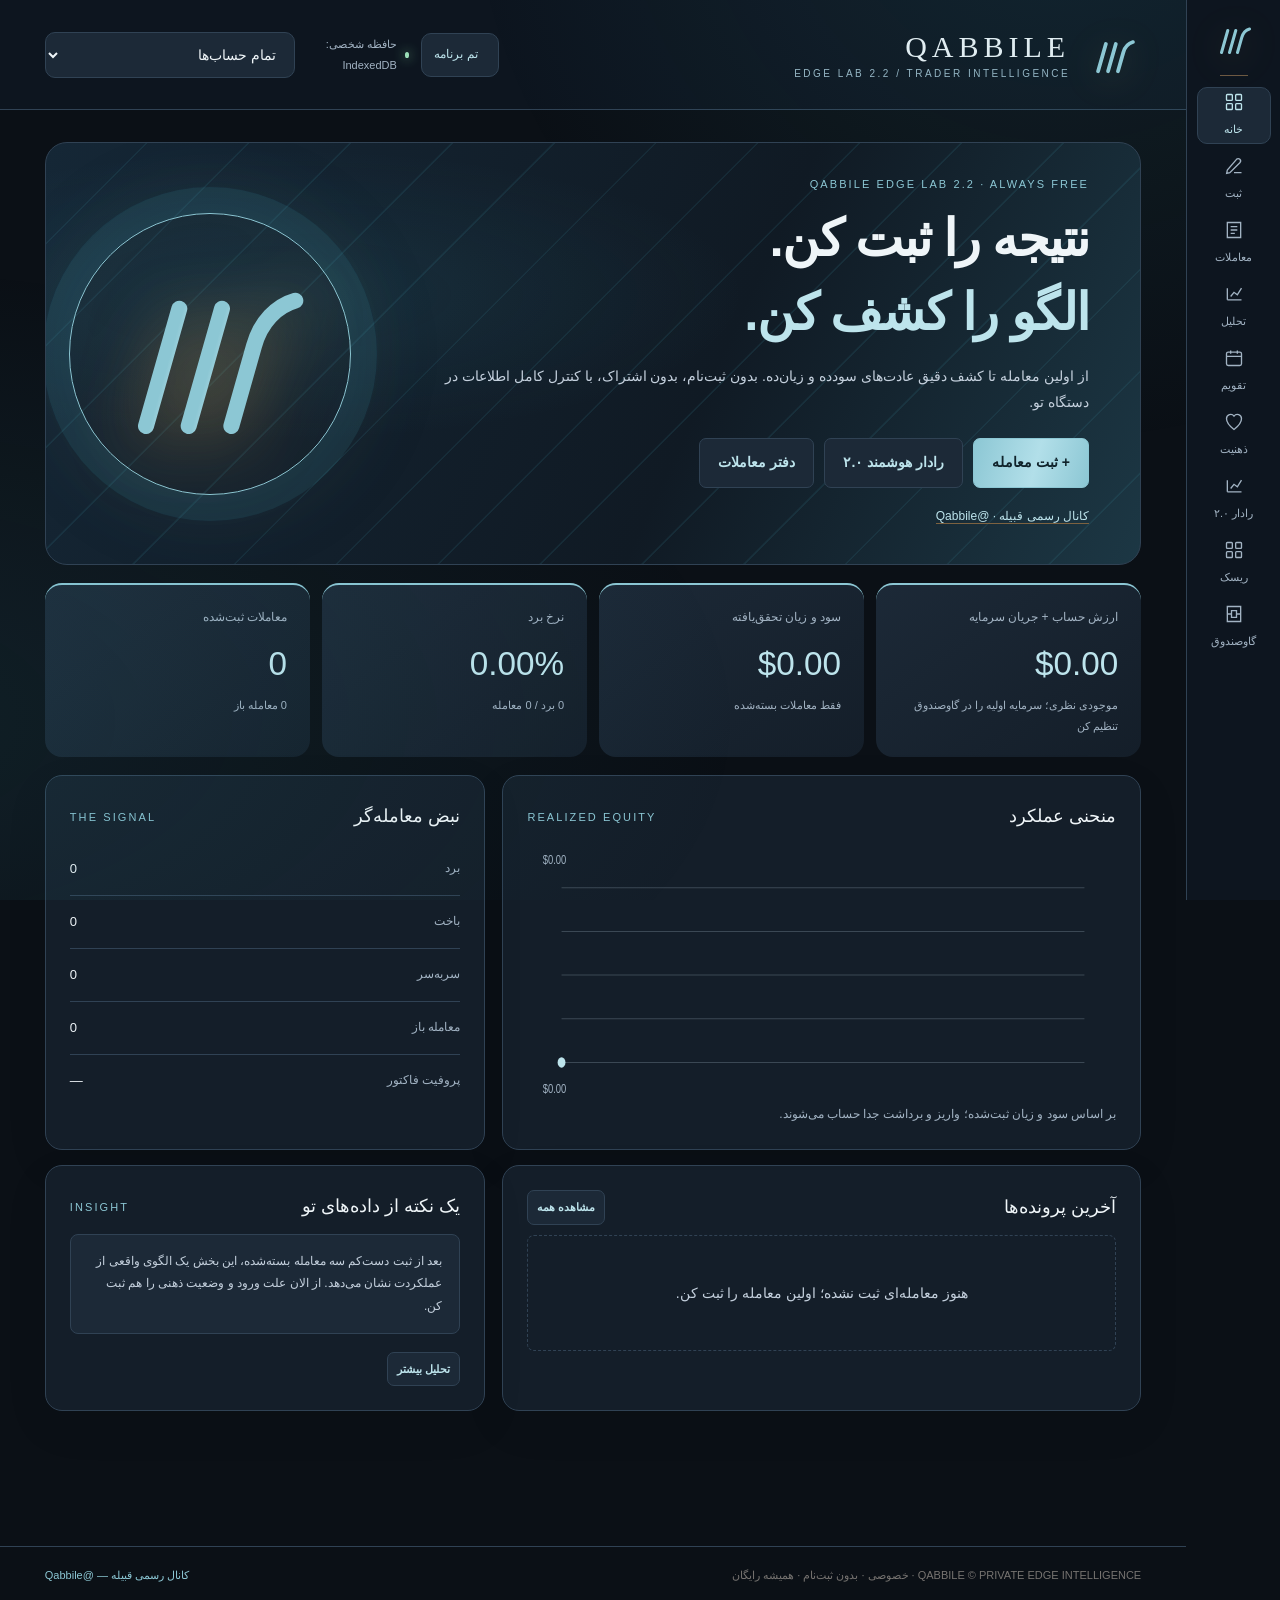
==== commit 1c86bf4a: "Add files via upload" ====
--- a/index.html
+++ b/index.html
@@ -2,7 +2,7 @@
 <html lang="fa" dir="rtl"><head>
 <meta charset="utf-8"><meta name="viewport" content="width=device-width,initial-scale=1,viewport-fit=cover"><meta name="theme-color" content="#0c0c0e"><meta name="color-scheme" content="dark">
 <meta name="description" content="ژورنال معاملاتی قبیله نسخه ۲: تحلیل معاملات، مدیریت ریسک، گزارش PDF، ورود CSV و تم‌های خوانا. ذخیره خصوصی روی دستگاه."><link rel="manifest" href="manifest.webmanifest"><link rel="icon" href="icon.svg" type="image/svg+xml">
-<script>try{const qt=localStorage.getItem('QABBILE_UI_THEME_V1');document.documentElement.dataset.qTheme=({phoenix:'obsidian',platinum:'graphite',sapphire:'navy',emerald:'emerald2',amethyst:'graphite',copper:'sandstone',ivory:'ivorypro'})[qt]||(['obsidian','navy','ivorypro','emerald2','graphite','sandstone','aurora','pearl'].includes(qt)?qt:'obsidian')}catch(_){document.documentElement.dataset.qTheme='obsidian'}</script><title>QABBILE EDGE LAB 2.1 | ژورنال حرفه‌ای معاملاتی قبیله</title>
+<script>try{const qt=localStorage.getItem('QABBILE_UI_THEME_V1');document.documentElement.dataset.qTheme=({phoenix:'obsidian',platinum:'graphite',sapphire:'navy',emerald:'emerald2',amethyst:'graphite',copper:'sandstone',ivory:'ivorypro'})[qt]||(['obsidian','navy','ivorypro','emerald2','graphite','sandstone','aurora','pearl','burgundy'].includes(qt)?qt:'obsidian')}catch(_){document.documentElement.dataset.qTheme='obsidian'}</script><title>QABBILE EDGE LAB 2.2 | ژورنال حرفه‌ای معاملاتی قبیله</title>
 <style>
 :root{--void:#090a0c;--bg:#0e1013;--surface:#16191c;--raised:#1b1e21;--line:#343331;--line2:#51473b;--metal:#ddbf84;--metalLight:#ffebb9;--goldMuted:#9c8260;--text:#f2ece3;--soft:#c7beb0;--muted:#918e89;--positive:#94d8b6;--negative:#fa9d9e;--nav:94px;--rad:12px}
 *{box-sizing:border-box}html{scroll-behavior:smooth}body{margin:0;min-height:100vh;color:var(--text);background:var(--void);font:14px/1.7 Tahoma,"Segoe UI",Arial,sans-serif}body::before{content:"";position:fixed;inset:0;background:radial-gradient(ellipse at 90% -20%,#6f553723,transparent 35%),radial-gradient(ellipse at 0% 80%,#3b435020,transparent 40%);pointer-events:none}a{color:inherit}button,input,select,textarea{font:inherit}button{cursor:pointer}button:disabled{opacity:.45;cursor:not-allowed}button:focus-visible,a:focus-visible,input:focus-visible,select:focus-visible,textarea:focus-visible{outline:2px solid var(--metalLight);outline-offset:3px}input,select,textarea{color:var(--text);background:#0b0d10;border:1px solid #4a4541;border-radius:8px;padding:13px 14px;min-width:0;width:100%}input::placeholder,textarea::placeholder{color:#7f7c77}textarea{min-height:106px;resize:vertical}input[type=checkbox]{width:19px;height:19px;accent-color:#d6b982}select{cursor:pointer}input[type=file]{border-style:dashed}input[type=datetime-local]{color-scheme:dark}.shell{min-height:100vh;display:grid;grid-template-columns:var(--nav) minmax(0,1fr)}.rail{height:100vh;position:sticky;top:0;border-left:1px solid #4b4237;background:#0a0b0d;display:flex;align-items:center;flex-direction:column;gap:18px;padding:24px 10px;z-index:11}.mark{width:56px;height:65px;filter:drop-shadow(0 6px 18px #d2a25238)}.railline{width:28px;height:1px;background:#6c5942;margin:8px 0}.navlink{display:flex;flex-direction:column;align-items:center;justify-content:center;gap:7px;border:1px solid transparent;border-radius:10px;width:74px;min-height:70px;color:#8d8d8d;background:transparent;font-size:10px;transition:.18s}.navlink svg{width:20px;height:20px;stroke:currentColor;fill:none;stroke-width:1.6}.navlink:hover,.navlink.active{background:#29251e;color:var(--metalLight);border-color:#635037}.rail-bottom{margin-top:auto;font:10px Arial;writing-mode:vertical-rl;letter-spacing:4px;color:#836b4c}.stage{width:100%;max-width:1580px;margin:auto;min-width:0}.topbar{padding:22px clamp(20px,3.5vw,57px);display:flex;justify-content:space-between;align-items:center;gap:22px;border-bottom:1px solid #302f2e}.identity{display:flex;align-items:center;gap:15px}.identity strong{font:30px Georgia,serif;letter-spacing:5px}.identity small{display:block;font:10px Arial;letter-spacing:2.5px;color:var(--goldMuted);margin-top:2px}.top-actions{display:flex;align-items:center;gap:12px}.select-account{min-width:190px;max-width:250px;border:1px solid #5a4c38;background:#191b1d;color:var(--metalLight);font-size:12px}.privacy{display:flex;align-items:center;gap:8px;color:var(--muted);font-size:11px}.dot{width:6px;height:6px;background:#9bddb7;border-radius:50%;box-shadow:0 0 12px #87dba2}.content{padding:32px clamp(20px,3.5vw,57px) 120px}.screen{display:none;animation:arrive .3s ease}.screen.active{display:block}@keyframes arrive{from{opacity:.1;transform:translateY(8px)}to{opacity:1;transform:translateY(0)}}.eyebrow{font:11px Arial,sans-serif;letter-spacing:3px;color:var(--metal);text-transform:uppercase}.h-title{font-size:clamp(29px,3.4vw,55px);font-weight:normal;letter-spacing:-1.5px;margin:10px 0 13px;line-height:1.45}.lead{color:var(--muted);max-width:750px;font-size:13px}.screen-head{margin-bottom:26px;display:flex;align-items:center;justify-content:space-between;gap:12px;flex-wrap:wrap}.hero{position:relative;border:1px solid #574734;background:linear-gradient(120deg,#1a1a1b 0%,#111418 50%,#292116 130%);min-height:305px;overflow:hidden;display:grid;grid-template-columns:minmax(0,1.4fr) minmax(250px,.6fr);border-radius:15px}.hero::before{content:"";pointer-events:none;position:absolute;inset:0;background:repeating-linear-gradient(135deg,transparent 0 67px,#b5963c0a 68px 69px)}.hero-content{padding:35px clamp(24px,4vw,65px);position:relative}.hero h1{font-size:clamp(38px,4vw,62px);line-height:1.43;font-weight:normal;margin:12px 0 14px;letter-spacing:-2px}.hero em{font-style:normal;color:var(--metalLight)}.hero p{color:#b8afa1;margin:0 0 22px}.hero-art{position:relative;display:flex;align-items:center;justify-content:center}.hero-art:before{content:"";width:280px;height:280px;border-radius:50%;border:1px solid #86613a;box-shadow:0 0 0 28px #b68c2a09,0 0 0 65px #b68c2a05,0 0 70px #a68a3c1e;position:absolute}.hero-art svg{height:240px;width:240px;position:relative;filter:drop-shadow(0 18px 35px #e9bb5148)}.btn{display:inline-flex;gap:10px;align-items:center;justify-content:center;border:1px solid #9d7b4e;background:linear-gradient(110deg,#b18a52,#f2d5a1 48%,#b88f55);color:#1b1510;font-weight:bold;border-radius:7px;padding:11px 18px;min-height:44px;white-space:nowrap}.btn:hover{filter:brightness(1.08)}.btn.alt{background:#22201e;color:#e9cea0;border-color:#66543d}.btn.ghost{background:transparent;color:var(--soft);border-color:#514a43}.btn.warn{background:#402628;color:#ffb5bc;border-color:#945458}.btn.tiny{min-height:30px;padding:6px 9px;font-size:11px}.actions{display:flex;flex-wrap:wrap;align-items:center;gap:10px}.stats{display:grid;grid-template-columns:repeat(4,minmax(0,1fr));gap:12px;margin:18px 0}.stat{border-top:1px solid #695638;background:linear-gradient(160deg,#1d1e20,#131518);padding:21px 23px;min-width:0}.stat .label{font-size:12px;color:var(--muted);margin-bottom:17px}.stat .value{font:500 clamp(22px,2.6vw,34px) Arial;direction:ltr;text-align:right;white-space:nowrap;overflow:hidden;text-overflow:ellipsis}.stat .foot{font-size:11px;color:#877e76;margin-top:12px}.pos{color:var(--positive)!important}.neg{color:var(--negative)!important}.accent{color:var(--metalLight)!important}.fine{color:var(--muted);font-size:12px}.sectionmark{font:11px Arial;letter-spacing:2px;color:var(--metal);margin:0 0 13px}.two{display:grid;grid-template-columns:1.45fr 1fr;gap:17px;margin:15px 0}.panel{border:1px solid #353332;background:#131619;padding:24px;border-radius:10px;min-width:0}.panel.flexpanel{display:flex;flex-direction:column}.panel h2{font-weight:normal;font-size:18px;margin:0 0 17px}.paneltop{display:flex;align-items:center;justify-content:space-between;gap:15px;flex-wrap:wrap;margin-bottom:10px}.paneltop h2{margin:0}.chart-box{width:100%;height:260px;display:block}.empty{padding:44px 15px;border:1px dashed #4c4235;border-radius:7px;color:#a89d8d;text-align:center}.tape{display:flex;flex-direction:column;gap:0}.trade-row{display:grid;grid-template-columns:1fr auto;align-items:center;gap:10px;padding:17px 6px;border-bottom:1px solid #323334;cursor:pointer}.trade-row:hover{background:#ffffff08}.trade-row:last-child{border:0}.trade-row h4{font:600 17px Arial;margin:0}.trade-row small{font-size:11px;color:#8f8c87}.trade-row b{font:600 18px Arial;direction:ltr;unicode-bidi:isolate;display:inline-block}.bubble{font-size:10px;border:1px solid #5a4a32;background:#28231c;color:#e0c58f;padding:2px 8px;border-radius:50px}.bubble.gray{color:#b7b4ae;background:#212427;border-color:#4a4a4a}.muted{color:var(--muted)}.strip{border-bottom:1px solid #363330;padding:0 0 18px;margin-bottom:20px}.strip strong{color:var(--metal)}.fieldgrid{display:grid;grid-template-columns:repeat(3,minmax(0,1fr));gap:17px}.field{display:flex;flex-direction:column;gap:8px;color:#c7beb1;font-size:12px}.field.full{grid-column:1/-1}.field.two-col{grid-column:span 2}.form-section{border:1px solid #3a3631;border-radius:10px;padding:22px;margin-bottom:15px;background:#121417}.form-section>h2{margin:0 0 19px;font-size:17px;font-weight:normal}.step{font:12px Arial;color:var(--metal);padding-left:10px}.preview{display:grid;grid-template-columns:1fr 1fr 1fr;gap:12px;margin:16px 0}.preview .box{border:1px solid #59492f;background:#29251e;border-radius:8px;padding:15px}.preview span{display:block;color:#bdac93;font-size:11px}.preview b{display:block;font:600 21px Arial;direction:ltr;text-align:right;margin-top:9px}.notice{border:1px solid #675033;background:#2a251e;color:#dec7a2;border-radius:8px;padding:15px 17px;font-size:12px;line-height:2}.toolbar{display:flex;align-items:center;flex-wrap:wrap;gap:11px;margin-bottom:15px}.toolbar input{flex:1;min-width:190px}.toolbar select{width:auto;min-width:136px}.tablewrap{overflow:auto}table{border-collapse:collapse;width:100%;min-width:770px}th,td{text-align:right;padding:14px 10px;border-bottom:1px solid #363633;font-size:12px;white-space:nowrap}th{color:#cbb087;font-weight:normal;font-size:11px}tbody tr:hover{background:#232321}tbody tr{cursor:pointer}.table-foot{color:var(--muted);font-size:12px;padding:14px 0}.kv{display:grid;grid-template-columns:1fr 1fr;gap:12px;border-bottom:1px solid #3b3733;padding:14px 0}.kv span{color:var(--muted);font-size:12px}.kv b{font-size:13px;font-weight:normal;text-align:left;direction:ltr;unicode-bidi:plaintext}.kv:last-child{border-bottom:0}.dossier{background:#131517;border:1px solid #6a563b;border-radius:12px;padding:30px}.dossier-hero{display:flex;justify-content:space-between;align-items:center;gap:14px;border-bottom:1px solid #665137;padding-bottom:20px;margin-bottom:25px}.dossier-hero h2{font:normal clamp(29px,5vw,47px) Arial;margin:8px 0}.dossier-pl{font:600 35px Arial;direction:ltr}.dossier-grid{display:grid;grid-template-columns:repeat(3,minmax(0,1fr));gap:1px;background:#514332;border:1px solid #514332;border-radius:8px;overflow:hidden}.detail{background:#17191b;padding:16px;min-width:0}.detail span{font-size:11px;color:var(--muted);display:block;margin-bottom:10px}.detail strong{font-size:14px;display:block;font-weight:normal;overflow-wrap:anywhere;white-space:pre-wrap}.text-section{margin:24px 0 0}.text-section h3{font-size:14px;color:var(--metal);font-weight:normal}.text-section p{white-space:pre-wrap;overflow-wrap:anywhere;color:#e0d7c9;line-height:2}.thumbs{display:flex;gap:12px;flex-wrap:wrap}.thumb{position:relative;width:158px}.thumb img{width:158px;height:110px;object-fit:cover;border:1px solid #544938;border-radius:7px;cursor:pointer}.thumb button{font-size:11px;margin-top:6px;padding:5px 10px;background:#30251e;color:#f6c7a4;border:1px solid #655038;border-radius:5px}.gallery-img{max-width:min(90vw,1000px);max-height:78vh;object-fit:contain}.modal{position:fixed;inset:0;z-index:40;background:#060709ed;display:none;align-items:center;justify-content:center;padding:20px}.modal.open{display:flex}.modal-close{position:absolute;top:16px;left:18px;border:1px solid #725a35;background:#211f20;color:#f7d7a5;border-radius:7px;padding:8px 14px}.analytics-grid{display:grid;grid-template-columns:1fr 1fr;gap:16px}.barline{margin:12px 0 18px}.barline .linehead{display:flex;justify-content:space-between;gap:10px;font-size:12px;margin-bottom:8px}.barline .railbar{background:#34312d;height:7px;border-radius:8px;overflow:hidden}.barline .fill{height:100%;background:linear-gradient(90deg,#ab8556,#ffe1a5);border-radius:8px}.calendar{display:grid;grid-template-columns:repeat(7,minmax(0,1fr));gap:5px;direction:rtl}.day{min-height:66px;border:1px solid #393532;border-radius:5px;background:#1a1c1e;padding:7px;color:#bcb2a6;font:11px Arial;text-align:right}.day strong{display:block;margin-top:7px;font:600 11px Arial;direction:ltr;text-align:center}.day.good{background:#164032;border-color:#386b58;color:#c7ecd9}.day.bad{background:#4e272c;border-color:#7f484a;color:#fbd5d5}.day.zero{background:#292820}.day.blank{background:transparent;border:0}.day.click{cursor:pointer}.calendar-legend{color:var(--muted);font-size:11px;margin-top:10px}.monthnav{display:flex;justify-content:space-between;align-items:center;gap:10px;margin-bottom:12px}.monthnav button{color:var(--metal);border:1px solid #584c3a;border-radius:6px;background:#25211e;padding:5px 12px}.checkline{display:flex;gap:13px;align-items:flex-start;border-bottom:1px solid #393533;padding:17px 0;cursor:pointer}.checkline:last-child{border:0}.checkline input{margin-top:4px}.journaltext{font-size:13px;line-height:1.9}.reviewlist{display:grid;gap:12px}.reviewitem{display:flex;justify-content:space-between;gap:12px;align-items:center;border:1px solid #3b3530;border-radius:8px;padding:14px}.reviewitem small{display:block;color:#9b958d}.pill{display:inline-block;border:1px solid #5d4c35;border-radius:99px;padding:2px 10px;font-size:10px;color:var(--metalLight)}.alert{border:1px solid #88613e;background:#31251d;border-radius:8px;padding:14px 17px;color:#e9cba3;font-size:12px}.account-row{border-bottom:1px solid #393532;padding:13px 0;display:flex;align-items:center;justify-content:space-between;gap:12px}.account-row:last-child{border:0}.split3{display:grid;grid-template-columns:repeat(3,1fr);gap:14px}.pilllink{color:var(--metalLight);text-decoration:none;border-bottom:1px solid #7d6240}.footer{padding:18px clamp(20px,3.5vw,57px) 30px;border-top:1px solid #302e2b;color:#777471;font-size:11px;display:flex;align-items:center;justify-content:space-between;gap:10px}.footer a{color:var(--metal);text-decoration:none}.mobilebar{display:none}.toast{position:fixed;bottom:25px;left:25px;z-index:100;background:#2b271f;border:1px solid #aa8954;color:#f6e4c6;box-shadow:0 10px 30px #0009;padding:13px 19px;border-radius:8px;max-width:350px;display:none}.toast.show{display:block}.hide{display:none!important}
@@ -161,15 +161,16 @@
 @media(prefers-reduced-motion:reduce){.theme-choice{transition:none}.theme-choice:hover{transform:none}}
 @media print{.theme-studio,.theme-overlay,.theme-access{display:none!important}}
 
-/* QABBILE EDGE LAB 2.1 · Comfort-first semantic theme system */
+/* QABBILE EDGE LAB 2.2 · Comfort-first semantic theme system */
 :root[data-q-theme="obsidian"]{--void:#0b1016;--bg:#0c1219;--surface:#141e29;--raised:#1b2734;--line:#304254;--line2:#52677c;--metal:#8cc7d4;--metalLight:#bde4ec;--goldMuted:#9cb9c7;--text:#eff5f8;--soft:#c4d0dd;--muted:#a2b3c3;--positive:#94dfbc;--negative:#ffadb3;--q-panel:#141e29;--q-raised:#1c2937;--q-input:#101b25;--q-rail:#0d151f;--q-border:#304254;--q-btn1:#8cc7d4;--q-btn2:#b2dfe9;--q-halo:#3c99ac20;--q-hero1:#152736;--q-hero2:#101a24;--q-hero3:#1c3744;--q-btn-text:#10232b;--q-field-label:#cbd6df;--q-bar:#111b27;--q-scheme:dark}
 :root[data-q-theme="navy"]{--void:#091427;--bg:#0b1930;--surface:#132441;--raised:#1a3052;--line:#2f4868;--line2:#526b91;--metal:#9ecbf3;--metalLight:#c8e1fc;--goldMuted:#aac3e2;--text:#f1f6ff;--soft:#d0ddef;--muted:#b1c2da;--positive:#94e4c3;--negative:#ffb5b8;--q-panel:#14233d;--q-raised:#1b3050;--q-input:#0e213b;--q-rail:#0b1830;--q-border:#304b6d;--q-btn1:#95c8ef;--q-btn2:#c1e0fa;--q-halo:#5b9ddc25;--q-hero1:#15325a;--q-hero2:#101e38;--q-hero3:#1b416b;--q-btn-text:#112b45;--q-field-label:#d0dcf0;--q-bar:#0c1d34;--q-scheme:dark}
-:root[data-q-theme="ivorypro"]{--void:#f3f6f8;--bg:#f3f6f8;--surface:#fff;--raised:#edf2f6;--line:#cbd7e2;--line2:#b7c7d5;--metal:#275f89;--metalLight:#174c73;--goldMuted:#3c7097;--text:#1b2c3b;--soft:#354f63;--muted:#526b7f;--positive:#176e52;--negative:#b33f4a;--q-panel:#fff;--q-raised:#edf2f6;--q-input:#fdfefe;--q-rail:#edf3f7;--q-border:#cbd7e2;--q-btn1:#276b98;--q-btn2:#488eb7;--q-halo:#4c92c11c;--q-hero1:#e7f0f6;--q-hero2:#f7fbfd;--q-hero3:#daeaf4;--q-btn-text:#fff;--q-field-label:#35546a;--q-bar:#edf3f7;--q-scheme:light}
+:root[data-q-theme="ivorypro"]{--void:#f3f6f8;--bg:#f3f6f8;--surface:#fff;--raised:#edf2f6;--line:#cbd7e2;--line2:#b7c7d5;--metal:#275f89;--metalLight:#174c73;--goldMuted:#3c7097;--text:#1b2c3b;--soft:#354f63;--muted:#526b7f;--positive:#176e52;--negative:#b33f4a;--q-panel:#fff;--q-raised:#edf2f6;--q-input:#fdfefe;--q-rail:#edf3f7;--q-border:#cbd7e2;--q-btn1:#276b98;--q-btn2:#31739d;--q-halo:#4c92c11c;--q-hero1:#e7f0f6;--q-hero2:#f7fbfd;--q-hero3:#daeaf4;--q-btn-text:#fff;--q-field-label:#35546a;--q-bar:#edf3f7;--q-scheme:light}
 :root[data-q-theme="emerald2"]{--void:#091814;--bg:#0d1c17;--surface:#152a22;--raised:#1d382c;--line:#365547;--line2:#597b6a;--metal:#94d8b7;--metalLight:#b5ecd1;--goldMuted:#9ccab3;--text:#eff8f1;--soft:#cfe2d5;--muted:#a8c4b4;--positive:#a9e5bc;--negative:#ffb7b4;--q-panel:#13281f;--q-raised:#1d352b;--q-input:#11251d;--q-rail:#0d1e17;--q-border:#365547;--q-btn1:#8bcfab;--q-btn2:#b8e5c9;--q-halo:#4bae7622;--q-hero1:#173b2c;--q-hero2:#10271e;--q-hero3:#204638;--q-btn-text:#153324;--q-field-label:#d1e4d7;--q-bar:#11261c;--q-scheme:dark}
 :root[data-q-theme="graphite"]{--void:#14171d;--bg:#191e27;--surface:#222936;--raised:#2b3543;--line:#465363;--line2:#718094;--metal:#c1d1e6;--metalLight:#e2ebf6;--goldMuted:#b9c6d6;--text:#f3f6fb;--soft:#d5dce6;--muted:#b1bfce;--positive:#a2dfc8;--negative:#ffbac0;--q-panel:#222b36;--q-raised:#2a3644;--q-input:#1b2631;--q-rail:#191f28;--q-border:#465565;--q-btn1:#c1d1e6;--q-btn2:#e3ecf8;--q-halo:#abbfd21b;--q-hero1:#2b3c4d;--q-hero2:#222a36;--q-hero3:#384356;--q-btn-text:#1e2c37;--q-field-label:#d4dfeb;--q-bar:#1d2630;--q-scheme:dark}
-:root[data-q-theme="sandstone"]{--void:#f3f0e9;--bg:#f5f2eb;--surface:#fffcf6;--raised:#ebe7dc;--line:#d2cbbb;--line2:#b5ab96;--metal:#506d58;--metalLight:#35563e;--goldMuted:#57745c;--text:#2a342d;--soft:#485a4c;--muted:#5e6e63;--positive:#276b48;--negative:#aa4348;--q-panel:#fffcf6;--q-raised:#eeeae0;--q-input:#fffef9;--q-rail:#ece9df;--q-border:#d2cbbb;--q-btn1:#4f7058;--q-btn2:#6a896f;--q-halo:#779a7220;--q-hero1:#e3e8d8;--q-hero2:#f8f6ee;--q-hero3:#e3dfcc;--q-btn-text:#fff;--q-field-label:#46574a;--q-bar:#ebe9df;--q-scheme:light}
+:root[data-q-theme="sandstone"]{--void:#f3f0e9;--bg:#f5f2eb;--surface:#fffcf6;--raised:#ebe7dc;--line:#d2cbbb;--line2:#b5ab96;--metal:#506d58;--metalLight:#35563e;--goldMuted:#57745c;--text:#2a342d;--soft:#485a4c;--muted:#59695e;--positive:#276b48;--negative:#aa4348;--q-panel:#fffcf6;--q-raised:#eeeae0;--q-input:#fffef9;--q-rail:#ece9df;--q-border:#d2cbbb;--q-btn1:#4f7058;--q-btn2:#526f59;--q-halo:#779a7220;--q-hero1:#e3e8d8;--q-hero2:#f8f6ee;--q-hero3:#e3dfcc;--q-btn-text:#fff;--q-field-label:#46574a;--q-bar:#ebe9df;--q-scheme:light}
 :root[data-q-theme="aurora"]{--void:#081417;--bg:#0b171a;--surface:#132126;--raised:#1a2d33;--line:#35545c;--line2:#5d818b;--metal:#8fe0d2;--metalLight:#bff3e8;--goldMuted:#9bcfc7;--text:#eef9f7;--soft:#cbe4e0;--muted:#a4c0bb;--positive:#a6e5c3;--negative:#ffb4bc;--q-panel:#122025;--q-raised:#1a2c32;--q-input:#0f1b1f;--q-rail:#0a1518;--q-border:#325057;--q-btn1:#87d7ca;--q-btn2:#b5efe3;--q-halo:#56c8bb22;--q-hero1:#143036;--q-hero2:#0d1a1d;--q-hero3:#1b3b40;--q-btn-text:#103034;--q-field-label:#cee5e2;--q-bar:#0d171b;--q-scheme:dark}
-:root[data-q-theme="pearl"]{--void:#f5f7fa;--bg:#f7f9fb;--surface:#ffffff;--raised:#edf1f5;--line:#d2d9e1;--line2:#b8c2cd;--metal:#516b85;--metalLight:#304a63;--goldMuted:#62798f;--text:#202b36;--soft:#435363;--muted:#607182;--positive:#1d6a50;--negative:#b23f4f;--q-panel:#ffffff;--q-raised:#eef2f6;--q-input:#fdfefe;--q-rail:#eef2f6;--q-border:#d2d9e1;--q-btn1:#53708b;--q-btn2:#7790a8;--q-halo:#6a87a51b;--q-hero1:#e7edf4;--q-hero2:#f8fafc;--q-hero3:#dde5ee;--q-btn-text:#ffffff;--q-field-label:#48596a;--q-bar:#eef2f6;--q-scheme:light}
+:root[data-q-theme="burgundy"]{--void:#170e12;--bg:#1b1116;--surface:#291b21;--raised:#36252c;--line:#624550;--line2:#88616a;--metal:#e5b9b1;--metalLight:#f3dcd7;--goldMuted:#cda7a2;--text:#faf2f0;--soft:#e0cbc9;--muted:#c4aaa9;--positive:#9cdec0;--negative:#ffb5ae;--q-panel:#281b21;--q-raised:#36252c;--q-input:#20161b;--q-rail:#1a1115;--q-border:#61434e;--q-btn1:#d7a49d;--q-btn2:#e6beb4;--q-halo:#ae45572a;--q-hero1:#42232d;--q-hero2:#21141a;--q-hero3:#502933;--q-btn-text:#27151a;--q-field-label:#e6cecb;--q-bar:#1a1216;--q-scheme:dark}
+:root[data-q-theme="pearl"]{--void:#f5f7fa;--bg:#f7f9fb;--surface:#ffffff;--raised:#edf1f5;--line:#d2d9e1;--line2:#b8c2cd;--metal:#516b85;--metalLight:#304a63;--goldMuted:#62798f;--text:#202b36;--soft:#435363;--muted:#5c6d7e;--positive:#1d6a50;--negative:#b23f4f;--q-panel:#ffffff;--q-raised:#eef2f6;--q-input:#fdfefe;--q-rail:#eef2f6;--q-border:#d2d9e1;--q-btn1:#53708b;--q-btn2:#526b85;--q-halo:#6a87a51b;--q-hero1:#e7edf4;--q-hero2:#f8fafc;--q-hero3:#dde5ee;--q-btn-text:#ffffff;--q-field-label:#48596a;--q-bar:#eef2f6;--q-scheme:light}
 :root[data-q-theme] body{font-family:Tahoma,"Segoe UI",Arial,sans-serif;font-size:14px;line-height:1.85}
 :root[data-q-theme] .hero{border-radius:22px;min-height:320px}
 :root[data-q-theme] .hero h1{font-weight:700;letter-spacing:-1.4px}
@@ -189,6 +190,7 @@
 :root[data-q-theme] .theme-choice[data-theme-value="emerald2"]{--preview-a:#0b1e16;--preview-b:#9de3c0;--preview-c:#23533c}
 :root[data-q-theme] .theme-choice[data-theme-value="graphite"]{--preview-a:#1a1d25;--preview-b:#dae6f5;--preview-c:#465263}
 :root[data-q-theme] .theme-choice[data-theme-value="sandstone"]{--preview-a:#f3f0e9;--preview-b:#58735e;--preview-c:#d5d0ba}
+:root[data-q-theme] .theme-choice[data-theme-value="burgundy"]{--preview-a:#1b1116;--preview-b:#edc6be;--preview-c:#58303b}
 :root[data-q-theme="ivorypro"] .day.good,:root[data-q-theme="sandstone"] .day.good{background:#e2f0e4;color:#176344;border-color:#9cc5ab}
 :root[data-q-theme="ivorypro"] .day.bad,:root[data-q-theme="sandstone"] .day.bad{background:#f8e7e6;color:#9e3343;border-color:#e6b7bb}
 :root[data-q-theme="ivorypro"] .day,:root[data-q-theme="sandstone"] .day{color:var(--text)}
@@ -264,12 +266,21 @@
  body.edge2-print-mode .edge2-print .edge2-panel small{color:#34495a!important}
 }
 
+/* Small-screen navigation: prevent existing title/account controls from overflowing RTL viewports. */
+@media(max-width:400px){
+ .topbar{padding-inline:12px;gap:8px}
+ .identity{min-width:0;gap:8px}
+ .identity strong{font-size:21px;letter-spacing:2px}
+ .identity small{display:none}
+ .top-actions{gap:5px;flex-shrink:0}
+ .select-account{min-width:88px;max-width:110px}
+}
 </style></head><body>
 <svg xmlns="http://www.w3.org/2000/svg" width="0" height="0" style="position:absolute"><defs><linearGradient id="gold" x1="0" y1="0" x2="1" y2="1"><stop stop-color="#fff5d6"/><stop offset=".24" stop-color="#f1d8a0"/><stop offset=".56" stop-color="#bfe7ea"/><stop offset=".82" stop-color="#8fc2d4"/><stop offset="1" stop-color="#f8e3a8"/></linearGradient></defs><symbol id="qmark" viewBox="0 0 180 180"><g fill="none" stroke="url(#gold)" stroke-width="12" stroke-linecap="round" stroke-linejoin="round"><path d="M42 144 67 56"/><path d="M74 144 99 56"/><path d="M106 144 123 84c5-18 17-30 31-34"/></g></symbol><symbol id="icon-dashboard" viewBox="0 0 24 24"><rect x="3" y="3" width="7" height="7" rx="1"/><rect x="14" y="3" width="7" height="7" rx="1"/><rect x="3" y="14" width="7" height="7" rx="1"/><rect x="14" y="14" width="7" height="7" rx="1"/></symbol><symbol id="icon-edit" viewBox="0 0 24 24"><path d="M12 20h9M4 17l-.8 3.8L7 20 19 8a2.8 2.8 0 0 0-4-4Z"/></symbol><symbol id="icon-ledger" viewBox="0 0 24 24"><path d="M4 3h16v18H4zM8 8h8M8 12h8M8 16h5"/></symbol><symbol id="icon-analytics" viewBox="0 0 24 24"><path d="M4 19V5M4 19h17M8 15l4-5 4 3 5-8"/></symbol><symbol id="icon-calendar" viewBox="0 0 24 24"><rect x="3" y="5" width="18" height="16" rx="2"/><path d="M3 10h18M8 3v4M16 3v4"/></symbol><symbol id="icon-mind" viewBox="0 0 24 24"><path d="M12 21c5-4 9-8 9-13a5 5 0 0 0-9-3 5 5 0 0 0-9 3c0 5 4 9 9 13Z"/></symbol><symbol id="icon-vault" viewBox="0 0 24 24"><path d="M4 3h16v18H4zM9 8h6v8H9zM4 12h5M15 12h5"/></symbol></svg>
 <div class="shell"><aside class="rail"><svg class="mark" aria-label="قبیله سه خط"><use href="#qmark"/></svg><div class="railline"></div><button class="navlink active" data-page="home"><svg><use href="#icon-dashboard"/></svg>خانه</button><button class="navlink" data-page="entry"><svg><use href="#icon-edit"/></svg>ثبت</button><button class="navlink" data-page="ledger"><svg><use href="#icon-ledger"/></svg>معاملات</button><button class="navlink" data-page="analytics"><svg><use href="#icon-analytics"/></svg>تحلیل</button><button class="navlink" data-page="calendar"><svg><use href="#icon-calendar"/></svg>تقویم</button><button class="navlink" data-page="mind"><svg><use href="#icon-mind"/></svg>ذهنیت</button><button class="navlink" data-page="edge2"><svg><use href="#icon-analytics"/></svg>رادار ۲.۰</button><button class="navlink" data-page="edge2risk"><svg><use href="#icon-dashboard"/></svg>ریسک</button><button class="navlink" data-page="vault"><svg><use href="#icon-vault"/></svg>گاوصندوق</button><div class="rail-bottom">QABBILE / THE EDGE</div></aside>
-<div class="stage"><header class="topbar"><div class="identity"><svg class="mark" role="img" aria-label="نشان سه‌خط قبیله"><use href="#qmark"/></svg><div><strong>QABBILE</strong><small>EDGE LAB 2.1 / TRADER INTELLIGENCE</small></div></div><div class="top-actions"><button class="theme-access" type="button" id="openThemeStudio" aria-label="انتخاب تم ظاهری" title="تغییر تم ژورنال"><svg viewBox="0 0 24 24"><circle cx="12" cy="12" r="9"/><path d="M12 3a9 9 0 0 0 0 18c2 0 2.5-2 2.5-3s1.5-2 3-2h3"/><circle cx="7.5" cy="10" r="1"/><circle cx="12" cy="7" r="1"/><circle cx="17" cy="10" r="1"/></svg><span class="theme-access-label">تم برنامه</span></button><div class="privacy"><span class="dot"></span><span id="storageLabel">در حال بررسی حافظه</span></div><select id="accountPicker" class="select-account" aria-label="انتخاب حساب معاملاتی"></select></div></header>
+<div class="stage"><header class="topbar"><div class="identity"><svg class="mark" role="img" aria-label="نشان سه‌خط قبیله"><use href="#qmark"/></svg><div><strong>QABBILE</strong><small>EDGE LAB 2.2 / TRADER INTELLIGENCE</small></div></div><div class="top-actions"><button class="theme-access" type="button" id="openThemeStudio" aria-label="انتخاب تم ظاهری" title="تغییر تم ژورنال"><svg viewBox="0 0 24 24"><circle cx="12" cy="12" r="9"/><path d="M12 3a9 9 0 0 0 0 18c2 0 2.5-2 2.5-3s1.5-2 3-2h3"/><circle cx="7.5" cy="10" r="1"/><circle cx="12" cy="7" r="1"/><circle cx="17" cy="10" r="1"/></svg><span class="theme-access-label">تم برنامه</span></button><div class="privacy"><span class="dot"></span><span id="storageLabel">در حال بررسی حافظه</span></div><select id="accountPicker" class="select-account" aria-label="انتخاب حساب معاملاتی"></select></div></header>
 <main class="content">
-<section id="home" class="screen active"><div class="hero"><div class="hero-content"><div class="eyebrow">QABBILE EDGE LAB 2.1 · ALWAYS FREE</div><h1>نتیجه را ثبت کن.<br><em>الگو را کشف کن.</em></h1><p>از اولین معامله تا کشف دقیق عادت‌های سودده و زیان‌ده. بدون ثبت‌نام، بدون اشتراک، با کنترل کامل اطلاعات در دستگاه تو.</p><div class="actions"><button class="btn" data-new="1">+ ثبت معامله</button><button class="btn alt" data-page="edge2">رادار هوشمند ۲.۰</button><button class="btn ghost" data-page="ledger">دفتر معاملات</button></div><div style="margin-top:15px"><a href="https://t.me/Qabbile" target="_blank" rel="noopener noreferrer" class="pilllink" style="font-size:12px">کانال رسمی قبیله · @Qabbile</a></div></div><div class="hero-art"><svg><use href="#qmark"/></svg></div></div><div class="stats" id="homeStats"></div><div class="two"><div class="panel"><div class="paneltop"><h2>منحنی عملکرد</h2><span class="eyebrow">REALIZED EQUITY</span></div><svg id="equityChart" class="chart-box" viewBox="0 0 750 250" preserveAspectRatio="none" role="img" aria-label="نمودار موجودی تحقق‌یافته"></svg><div class="fine">بر اساس سود و زیان ثبت‌شده؛ واریز و برداشت جدا حساب می‌شوند.</div></div><div class="panel"><div class="paneltop"><h2>نبض معامله‌گر</h2><span class="eyebrow">THE SIGNAL</span></div><div id="homePulse"></div></div></div><div class="two"><div class="panel"><div class="paneltop"><h2>آخرین پرونده‌ها</h2><button class="btn alt tiny" data-page="ledger">مشاهده همه</button></div><div id="recentTrades"></div></div><div class="panel"><div class="paneltop"><h2>یک نکته از داده‌های تو</h2><span class="eyebrow">INSIGHT</span></div><div id="insightHome" class="notice"></div><div class="actions" style="margin-top:18px"><button data-page="analytics" class="btn alt tiny">تحلیل بیشتر</button></div></div></div></section>
+<section id="home" class="screen active"><div class="hero"><div class="hero-content"><div class="eyebrow">QABBILE EDGE LAB 2.2 · ALWAYS FREE</div><h1>نتیجه را ثبت کن.<br><em>الگو را کشف کن.</em></h1><p>از اولین معامله تا کشف دقیق عادت‌های سودده و زیان‌ده. بدون ثبت‌نام، بدون اشتراک، با کنترل کامل اطلاعات در دستگاه تو.</p><div class="actions"><button class="btn" data-new="1">+ ثبت معامله</button><button class="btn alt" data-page="edge2">رادار هوشمند ۲.۰</button><button class="btn ghost" data-page="ledger">دفتر معاملات</button></div><div style="margin-top:15px"><a href="https://t.me/Qabbile" target="_blank" rel="noopener noreferrer" class="pilllink" style="font-size:12px">کانال رسمی قبیله · @Qabbile</a></div></div><div class="hero-art"><svg><use href="#qmark"/></svg></div></div><div class="stats" id="homeStats"></div><div class="two"><div class="panel"><div class="paneltop"><h2>منحنی عملکرد</h2><span class="eyebrow">REALIZED EQUITY</span></div><svg id="equityChart" class="chart-box" viewBox="0 0 750 250" preserveAspectRatio="none" role="img" aria-label="نمودار موجودی تحقق‌یافته"></svg><div class="fine">بر اساس سود و زیان ثبت‌شده؛ واریز و برداشت جدا حساب می‌شوند.</div></div><div class="panel"><div class="paneltop"><h2>نبض معامله‌گر</h2><span class="eyebrow">THE SIGNAL</span></div><div id="homePulse"></div></div></div><div class="two"><div class="panel"><div class="paneltop"><h2>آخرین پرونده‌ها</h2><button class="btn alt tiny" data-page="ledger">مشاهده همه</button></div><div id="recentTrades"></div></div><div class="panel"><div class="paneltop"><h2>یک نکته از داده‌های تو</h2><span class="eyebrow">INSIGHT</span></div><div id="insightHome" class="notice"></div><div class="actions" style="margin-top:18px"><button data-page="analytics" class="btn alt tiny">تحلیل بیشتر</button></div></div></div></section>
 <section id="entry" class="screen"><div class="screen-head"><div><div class="eyebrow">01 / CAPTURE</div><h1 class="h-title" id="entryHeading">ثبت یک معامله</h1><p class="lead">ثبت دستی، سریع و دقیق. نتیجه خالص را عیناً از صرافی وارد کن؛ اعداد کارمزد فقط برای ثبت اطلاعات‌اند و دوباره از سود/زیان کم نمی‌شوند. هیچ لوریجی در محاسبه دخالت ندارد.</p></div><div class="actions"><button class="btn alt" id="quickToggle" type="button" aria-pressed="false">حالت ثبت سریع</button><button class="btn ghost" id="formReset" type="button">فرم جدید</button></div></div><form id="tradeForm" autocomplete="off"><input id="tradeId" type="hidden"><div class="form-section"><h2><span class="step">01 /</span> هویت معامله</h2><div class="fieldgrid"><label class="field">نماد معاملاتی *<input id="symbol" maxlength="28" placeholder="BTCUSDT" required></label><label class="field">بازار<select id="market"><option>کریپتو</option><option>فارکس</option><option>طلا</option><option>سهام</option><option>سایر</option></select></label><label class="field">حساب معاملاتی<select id="formAccount"></select></label><label class="field">جهت<select id="side"><option value="long">لانگ / خرید</option><option value="short">شورت / فروش</option></select></label><label class="field">وضعیت<select id="status"><option value="closed">بسته‌شده</option><option value="open">باز</option></select></label><label class="field">تاریخ و ساعت ورود *<input id="entryTime" type="datetime-local" required></label><label class="field">تایم‌فریم<select id="timeframe"><option value="">ثبت نشده</option><option>1m</option><option>5m</option><option>15m</option><option>30m</option><option>1h</option><option>4h</option><option>1D</option><option>1W</option></select></label><label class="field">سشن معاملاتی<select id="session"><option value="">ثبت نشده</option><option>آسیا</option><option>لندن</option><option>نیویورک</option><option>همپوشانی لندن/نیویورک</option><option>سایر</option></select></label><label class="field">صرافی / بروکر<input id="venue" maxlength="65" placeholder="نام صرافی یا بروکر"></label></div></div>
 <div class="form-section"><h2><span class="step">02 /</span> اعداد و نتیجه واقعی</h2><div class="fieldgrid"><label class="field">مبلغ ورود ($) *<input id="entryAmount" inputmode="decimal" type="number" step="any" min="0.00000001" required></label><label class="field">مبلغ خروج ($) اختیاری<input id="exitAmount" inputmode="decimal" type="number" step="any" min="0"></label><label class="field">سود / زیان نهایی ($) * برای معامله بسته<input id="netPnl" inputmode="decimal" type="number" step="any" placeholder="مثلاً 35 یا -12.50"></label><label class="field">قیمت ورود<input id="entryPrice" type="number" inputmode="decimal" min="0.00000000001" step="any"></label><label class="field">قیمت خروج<input id="exitPrice" type="number" inputmode="decimal" min="0.00000000001" step="any"></label><label class="field">استاپ<input id="stop" type="number" inputmode="decimal" min="0.00000000001" step="any"></label><label class="field">تارگت<input id="target" type="number" inputmode="decimal" min="0.00000000001" step="any"></label><label class="field">کارمزد ثبت‌شده ($)<input id="fees" type="number" inputmode="decimal" min="0" step="any" placeholder="صرفاً برای آرشیو"></label><label class="field">ریسک برنامه‌ریزی‌شده ($)<input id="risk" type="number" inputmode="decimal" min="0" step="any" placeholder="اختیاری"></label></div><div class="notice" style="margin-top:15px">مقدار سود/زیان را دقیقاً به شکل نهایی (ترجیحاً بعد از کارمزد) وارد کن؛ مبلغ خروج و کارمزد صرفاً ثبت اطلاعات‌اند و دوباره از سود کم نمی‌شوند.</div></div>
 <div class="form-section extra-section"><h2><span class="step">03 /</span> کیفیت تصمیم</h2><div class="fieldgrid"><label class="field">ستاپ / استراتژی<input id="strategy" maxlength="70" placeholder="Liquidity sweep"></label><label class="field">احساس هنگام ورود<select id="emotion"><option value="">ثبت نشده</option><option>آرام</option><option>با اعتماد</option><option>ترس</option><option>طمع</option><option>عجله</option><option>فومو</option><option>انتقام از بازار</option></select></label><label class="field">پایبندی به پلن<select id="discipline"><option value="">ثبت نشده</option><option value="yes">بله، طبق پلن</option><option value="no">خیر، خارج از پلن</option><option value="partial">تا حدی</option></select></label><label class="field">کیفیت اجرای معامله<select id="quality"><option value="">ثبت نشده</option><option>عالی</option><option>خوب</option><option>متوسط</option><option>ضعیف</option></select></label><label class="field two-col">برچسب‌ها (با ویرگول جدا کن)<input id="tags" maxlength="250" placeholder="شکست ساختار، پولبک، نقدینگی"></label><label class="field full">علت ورود<textarea id="entryReason" maxlength="2000"></textarea></label><label class="field full">علت خروج<textarea id="exitReason" maxlength="2000"></textarea></label><label class="field full">اشتباه‌ها یا نکات رفتاری<textarea id="mistake" maxlength="2000"></textarea></label><label class="field full">درس معامله<textarea id="lesson" maxlength="2000"></textarea></label><label class="field full">یادداشت آزاد<textarea id="notes" maxlength="5000"></textarea></label></div></div>
@@ -283,7 +294,7 @@
 <section id="mind" class="screen"><div class="screen-head"><div><div class="eyebrow">05 / THE INNER GAME</div><h1 class="h-title">ذهنیت و دیسیپلین</h1><p class="lead">رفتار خوب رو ثبت کن؛ نه فقط نتیجه خوب رو. ثبت روزانه شخصی و بدون ارتباط با سرور.</p></div></div><div class="two"><div class="panel"><h2>چک‌لیست پیش از معامله</h2><div id="checklist"></div><div class="notice" id="checkProgress" style="margin-top:13px"></div><div class="actions" style="margin-top:13px"><button class="btn alt tiny" id="resetChecklist">شروع دوباره</button></div></div><div class="panel"><h2>بازبینی روزانه</h2><div class="fieldgrid" style="grid-template-columns:1fr"><label class="field">تاریخ<input id="reviewDate" type="date"></label><label class="field">مهم‌ترین تصمیم درست امروز<textarea id="reviewWin" maxlength="1500"></textarea></label><label class="field">اشتباهی که فردا تکرار نمی‌کنم<textarea id="reviewMistake" maxlength="1500"></textarea></label><label class="field">برنامه فردا<textarea id="reviewPlan" maxlength="1500"></textarea></label></div><div class="actions" style="margin-top:14px"><button class="btn" id="saveReview">ذخیره بازبینی</button></div></div></div><div class="panel"><div class="paneltop"><h2>روزهای ثبت‌شده</h2><span class="eyebrow">DAILY NOTES</span></div><div id="reviewsList"></div></div></section>
 <section id="vault" class="screen"><div class="screen-head"><div><div class="eyebrow">06 / PRIVATE VAULT</div><h1 class="h-title">حساب‌ها و گاوصندوق</h1><p class="lead">بدون حساب کاربری و بدون آپلود معاملات به سرور. اگر داده مرورگر پاک شود، فقط فایل پشتیبان می‌تواند اطلاعات را برگرداند.</p></div></div><div class="edge2-panel" style="margin-bottom:18px"><div class="edge2-intro"><div><h2>ابزارهای نسخه ۲.۰</h2><p class="fine">تحلیل رفتار معاملات، ورود گزارش MT5/CSV و محاسبه مدیریت ریسک.</p></div><div class="edge2-actions"><button class="btn alt" data-page="edge2">رادار هوشمند</button><button class="btn alt" data-page="edge2import">مرکز ورود گزارش</button><button class="btn alt" data-page="edge2risk">مدیریت سرمایه</button></div></div></div><div class="theme-studio" id="themeStudioSection"><div class="eyebrow">QABBILE · PERSONALIZATION STUDIO</div><h2>استودیو تم‌های قبیله</h2><p class="fine">ظاهر ژورنال رو به سلیقه خودت تغییر بده. این تنظیم فقط روی همین مرورگر ذخیره می‌شه و معاملات، سود و زیان و تصاویرت رو تغییر نمی‌ده.</p><div class="theme-current"> <span class="theme-indicator"></span> تم فعال: <b id="activeThemeLabel">ققنوس طلایی</b></div><div class="theme-picker" id="themesInVault" role="group" aria-label="انتخاب تم ژورنال"></div></div><div class="two"><div class="panel"><div class="paneltop"><h2>حساب‌های معاملاتی</h2><span class="eyebrow">ACCOUNTS</span></div><div id="accountList"></div><div class="fieldgrid" style="grid-template-columns:1fr 1fr;margin-top:20px"><label class="field">نام حساب جدید<input id="newAccountName" maxlength="45" placeholder="مثلاً فیوچرز شخصی"></label><label class="field">سرمایه اولیه ($)<input id="newAccountInitial" type="number" min="0" step="any" value="0"></label></div><div class="actions" style="margin-top:15px"><button id="addAccount" class="btn alt">افزودن حساب</button></div></div><div class="panel"><h2>واریز / برداشت</h2><p class="fine">برای اینکه سود معاملات با جابه‌جایی سرمایه قاطی نشه، این بخش مستقله.</p><div class="fieldgrid" style="grid-template-columns:1fr 1fr"><label class="field">حساب<select id="flowAccount"></select></label><label class="field">نوع<select id="flowType"><option value="deposit">واریز</option><option value="withdrawal">برداشت</option></select></label><label class="field">مبلغ ($)<input id="flowAmount" type="number" min="0.00000001" step="any"></label><label class="field">تاریخ<input id="flowDate" type="date"></label><label class="field full">توضیح<input id="flowNote" maxlength="120" placeholder="اختیاری"></label></div><div class="actions" style="margin-top:16px"><button id="addFlow" class="btn alt">ثبت تراکنش</button></div><div id="flowList" style="margin-top:20px"></div></div></div><div class="panel"><h2>پشتیبان اطلاعات</h2><div class="split3"><div><div class="sectionmark">01 / EXPORT</div><p class="fine">خروجی JSON تمام حساب‌ها، معاملات، عکس‌ها، یادداشت‌ها و تراکنش‌ها را دارد.</p><button class="btn" id="exportBackup">دریافت پشتیبان JSON</button></div><div><div class="sectionmark">02 / RESTORE</div><p class="fine">فایل پشتیبان همین برنامه را بارگذاری کن. داده فعلی بعد از تأیید جایگزین می‌شود.</p><label class="field">انتخاب پشتیبان<input id="importBackup" type="file" accept="application/json,.json"></label></div><div><div class="sectionmark">03 / EXCEL</div><p class="fine">خروجی CSV معاملات برای آرشیو و تحلیل در اکسل.</p><button class="btn alt" id="exportCsv">دریافت CSV</button><label class="field" style="margin-top:14px">ورود CSV ژورنال قبیله<input id="importCsv" type="file" accept="text/csv,.csv"></label><p class="fine">CSV صادرشده از همین برنامه یا نسخه‌های قبلی قبیله (عکس‌ها در CSV منتقل نمی‌شوند).</p></div></div><div class="install-note"><div><strong>دسترسی آسان در هر دستگاه</strong><p>آیفون: Safari ← اشتراک‌گذاری ← افزودن به صفحه اصلی. اندروید: Chrome ← منو ← نصب برنامه. دسکتاپ: مرورگر ← نصب برنامه. نصب و ذخیره مطمئن به دامنه HTTPS نیاز دارد.</p></div><a href="https://t.me/Qabbile" target="_blank" rel="noopener noreferrer">@Qabbile</a></div><div class="notice" style="margin-top:20px">هشدار: پاک‌کردن داده‌های مرورگر، استفاده از حالت خصوصی یا تغییر دستگاه ممکن است اطلاعات را از دسترس خارج کند. مرتب پشتیبان JSON بگیر. همگام‌سازی خودکار بین دستگاه‌ها وجود ندارد.</div><div class="actions" style="margin-top:20px"><button id="clearData" class="btn warn">حذف تمام اطلاعات محلی</button></div></div></section>
 <section id="edge2" class="screen" aria-labelledby="edge2Title">
- <div class="screen-head"><div><div class="eyebrow">07 / DATA-DRIVEN INTELLIGENCE</div><h1 id="edge2Title" class="h-title">رادار تصمیم‌های معاملاتی</h1><p class="lead">تحلیل آفلاین مبتنی بر الگوهای واقعی معاملات تو؛ بدون اتصال به هوش مصنوعی بیرونی، بدون پیش‌بینی قیمت و بدون ارسال داده به سرور.</p></div><span class="edge2-badge">QABBILE EDGE LAB 2.1</span></div>
+ <div class="screen-head"><div><div class="eyebrow">07 / DATA-DRIVEN INTELLIGENCE</div><h1 id="edge2Title" class="h-title">رادار تصمیم‌های معاملاتی</h1><p class="lead">تحلیل آفلاین مبتنی بر الگوهای واقعی معاملات تو؛ بدون اتصال به هوش مصنوعی بیرونی، بدون پیش‌بینی قیمت و بدون ارسال داده به سرور.</p></div><span class="edge2-badge">QABBILE EDGE LAB 2.2</span></div>
  <div class="edge2-panel"><div class="edge2-intro"><div><h2>انتخاب بازه گزارش</h2><div class="fine" id="edge2Range"></div></div><div class="edge2-flex"><label class="field">بازه زمانی<select id="edge2Period"><option value="week">هفته جاری</option><option value="month">ماه جاری</option><option value="all" selected>تمام دوره</option><option value="custom">بازه دلخواه</option></select></label></div></div><div id="edge2Custom" class="edge2-flex" hidden style="margin-top:12px"><label class="field">از تاریخ<input type="date" id="edge2From"></label><label class="field">تا تاریخ<input type="date" id="edge2To"></label></div></div>
  <div class="edge2-grid edge2-section" id="edge2Summary" aria-live="polite"></div>
  <div class="edge2-section edge2-panel"><div class="paneltop"><h2>کشف الگوهای تکرارشونده</h2><span class="eyebrow">PATTERN INTELLIGENCE</span></div><p class="fine">الگوها براساس آمار نمونه‌های موجود ساخته می‌شوند. همبستگی به معنای رابطه علت و معلول نیست.</p><div class="edge2-findings" id="edge2Findings"></div></div>
@@ -302,7 +313,7 @@
 
 </main><div id="edge2Print" class="edge2-print"></div><footer class="footer"><span>QABBILE © PRIVATE EDGE INTELLIGENCE · خصوصی · بدون ثبت‌نام · همیشه رایگان</span><span><a href="https://t.me/Qabbile" target="_blank" rel="noopener noreferrer">کانال رسمی قبیله — @Qabbile</a></span></footer></div></div>
 <nav class="mobilebar" aria-label="ناوبری موبایل"><button class="navlink active" data-page="home"><svg><use href="#icon-dashboard"/></svg>خانه</button><button class="navlink" data-page="entry"><svg><use href="#icon-edit"/></svg>ثبت</button><button class="navlink" data-page="ledger"><svg><use href="#icon-ledger"/></svg>آرشیو</button><button class="navlink" data-page="analytics"><svg><use href="#icon-analytics"/></svg>تحلیل</button><button class="navlink" data-page="calendar"><svg><use href="#icon-calendar"/></svg>تقویم</button><button class="navlink" data-page="mind"><svg><use href="#icon-mind"/></svg>ذهنیت</button><button class="navlink" data-page="vault"><svg><use href="#icon-vault"/></svg>بیشتر</button></nav>
-<div class="theme-overlay" id="themeModal" role="dialog" aria-modal="true" aria-labelledby="themeTitle" aria-hidden="true"><div class="theme-dialog"><div class="theme-dialog-head"><div><span class="eyebrow">QABBILE SIGNATURE INTERFACE</span><h2 id="themeTitle">تم ژورنال خودت رو انتخاب کن</h2></div><button id="closeThemeStudio" class="theme-close" type="button" aria-label="بستن انتخاب تم">×</button></div><p class="fine">هشت تم چشم‌نواز با خوانایی کنترل‌شده؛ رنگ متن، فرم‌ها، نمودارها و دکمه‌ها هماهنگ با تم تغییر می‌کنند.</p><div class="theme-current"><span class="theme-indicator"></span> تم فعال: <b id="activeThemeModalLabel">ققنوس طلایی</b></div><div class="theme-picker" id="themesInModal" role="group" aria-label="مجموعه تم‌های ژورنال"></div></div></div><div class="modal" id="photoModal" role="dialog" aria-label="نمایش تصویر"><button class="modal-close" id="closePhoto">بستن ×</button><img class="gallery-img" id="modalImage" alt="تصویر معامله"></div><div class="toast" id="toast"></div>
+<div class="theme-overlay" id="themeModal" role="dialog" aria-modal="true" aria-labelledby="themeTitle" aria-hidden="true"><div class="theme-dialog"><div class="theme-dialog-head"><div><span class="eyebrow">QABBILE SIGNATURE INTERFACE</span><h2 id="themeTitle">تم ژورنال خودت رو انتخاب کن</h2></div><button id="closeThemeStudio" class="theme-close" type="button" aria-label="بستن انتخاب تم">×</button></div><p class="fine">نه تم چشم‌نواز با خوانایی کنترل‌شده؛ رنگ متن، فرم‌ها، نمودارها و دکمه‌ها هماهنگ با تم تغییر می‌کنند.</p><div class="theme-current"><span class="theme-indicator"></span> تم فعال: <b id="activeThemeModalLabel">ققنوس طلایی</b></div><div class="theme-picker" id="themesInModal" role="group" aria-label="مجموعه تم‌های ژورنال"></div></div></div><div class="modal" id="photoModal" role="dialog" aria-label="نمایش تصویر"><button class="modal-close" id="closePhoto">بستن ×</button><img class="gallery-img" id="modalImage" alt="تصویر معامله"></div><div class="toast" id="toast"></div>
 <script>
 'use strict';
 const $=id=>document.getElementById(id), $$=sel=>Array.from(document.querySelectorAll(sel));
@@ -460,7 +471,8 @@
  ['graphite','Steel Graphite','گرافیت و نقره‌ای · محیط تحلیلی','#14171d'],
  ['sandstone','Sandstone Calm','سنگی گرم · استفاده طولانی','#f3f0e9'],
  ['aurora','Aurora Slate','دودیِ سبزآبی · مدرن و آرام','#081417'],
- ['pearl','Pearl Mist','خاکستری-مرواریدی · روشن و لوکس','#f5f7fa']
+ ['pearl','Pearl Mist','خاکستری-مرواریدی · روشن و لوکس','#f5f7fa'],
+ ['burgundy','Burgundy Prime','زرشکی عمیق · لوکس و چشم‌نواز','#170e12']
 ];
 let themeTrigger=null;
 function themeNow(){let x=document.documentElement.dataset.qTheme;return QAB_THEMES.some(t=>t[0]===x)?x:'obsidian'}
@@ -471,7 +483,7 @@
 function closeThemeModal(){const el=document.getElementById('themeModal');el.classList.remove('open');el.setAttribute('aria-hidden','true');if(themeTrigger&&themeTrigger.isConnected)themeTrigger.focus()}
 function bootThemeStudio(){document.getElementById('themesInModal').innerHTML=themeOptionsMarkup();document.getElementById('themesInVault').innerHTML=themeOptionsMarkup();synchronizeThemeControls();document.getElementById('openThemeStudio').addEventListener('click',openThemeModal);document.getElementById('closeThemeStudio').addEventListener('click',closeThemeModal);document.getElementById('themeModal').addEventListener('click',ev=>{if(ev.target===ev.currentTarget)closeThemeModal()});document.addEventListener('keydown',ev=>{if(ev.key==='Escape'&&document.getElementById('themeModal').classList.contains('open')){ev.preventDefault();closeThemeModal()}});document.addEventListener('click',ev=>{const choice=ev.target.closest('[data-theme-value]');if(choice)applyTheme(choice.dataset.themeValue)});
 }
-/* EDGE LAB 2.1 — Offline intelligence, risk planning, printable reports & import wizard.
+/* EDGE LAB 2.2 — Offline intelligence, risk planning, printable reports & import wizard.
    Same storage database and schema as the previous release. No backend and no remote libraries. */
 let edge2Parsed = null;
 let edge2Prepared = [];
@@ -536,7 +548,7 @@
  const s=edge2Scope();if(!s.closed.length)return toast('برای خروجی PDF، ابتدا یک معامله بسته‌شده در این بازه ثبت کن');
  const items=[['معامله بسته',s.closed.length],['نتیجه خالص',edge2Money(s.net)],['برد',s.wins.length],['نرخ برد',edge2Pct(s.rate)],['پروفیت فاکتور',s.pf===null?'—':s.pf===Infinity?'∞':edge2Fmt(s.pf)],['بیشترین افت',edge2Money(s.maxDd)]];
  const trades=s.closed.slice().sort((a,b)=>b.entryTime.localeCompare(a.entryTime)).slice(0,500);
- $('edge2Print').innerHTML=`<h1>QABBILE EDGE LAB 2.1</h1><h2>گزارش عملکرد ${clean(s.label)}</h2><p>بازه: ${clean(s.start==='0000-01-01'?(s.closed.reduce((m,t)=>t.entryTime.slice(0,10)<m?t.entryTime.slice(0,10):m,'9999-12-31')):s.start)} تا ${clean(s.end==='9999-12-31'?(s.closed.reduce((m,t)=>t.entryTime.slice(0,10)>m?t.entryTime.slice(0,10):m,'0000-01-01')):s.end)} · تاریخ تهیه: ${clean(dateLocal())}</p><p>این گزارش صرفاً از معاملات ثبت‌شده و بر اساس تاریخ ورود تهیه شده است.</p><div class="edge2-grid">${items.map(([a,b])=>`<div class="edge2-panel"><small>${clean(a)}</small><div class="edge2-stat">${clean(b)}</div></div>`).join('')}</div><h3>تحلیل الگوها</h3>${edge2Analyze(s)}<h3>معاملات (${trades.length} ردیف${trades.length<s.closed.length?' از '+s.closed.length:''})</h3><table><thead><tr><th>ورود</th><th>نماد</th><th>حساب</th><th>سود / زیان ($)</th></tr></thead><tbody>${trades.map(t=>`<tr><td>${clean(t.entryTime.slice(0,16))}</td><td>${clean(t.symbol)}</td><td>${clean(accountName(t.accountId))}</td><td>${clean(edge2Money(t.netPnl))}</td></tr>`).join('')}</tbody></table><p>ساخته‌شده در دستگاه کاربر · QABBILE · خدمات همیشه رایگان</p>`;
+ $('edge2Print').innerHTML=`<h1>QABBILE EDGE LAB 2.2</h1><h2>گزارش عملکرد ${clean(s.label)}</h2><p>بازه: ${clean(s.start==='0000-01-01'?(s.closed.reduce((m,t)=>t.entryTime.slice(0,10)<m?t.entryTime.slice(0,10):m,'9999-12-31')):s.start)} تا ${clean(s.end==='9999-12-31'?(s.closed.reduce((m,t)=>t.entryTime.slice(0,10)>m?t.entryTime.slice(0,10):m,'0000-01-01')):s.end)} · تاریخ تهیه: ${clean(dateLocal())}</p><p>این گزارش صرفاً از معاملات ثبت‌شده و بر اساس تاریخ ورود تهیه شده است.</p><div class="edge2-grid">${items.map(([a,b])=>`<div class="edge2-panel"><small>${clean(a)}</small><div class="edge2-stat">${clean(b)}</div></div>`).join('')}</div><h3>تحلیل الگوها</h3>${edge2Analyze(s)}<h3>معاملات (${trades.length} ردیف${trades.length<s.closed.length?' از '+s.closed.length:''})</h3><table><thead><tr><th>ورود</th><th>نماد</th><th>حساب</th><th>سود / زیان ($)</th></tr></thead><tbody>${trades.map(t=>`<tr><td>${clean(t.entryTime.slice(0,16))}</td><td>${clean(t.symbol)}</td><td>${clean(accountName(t.accountId))}</td><td>${clean(edge2Money(t.netPnl))}</td></tr>`).join('')}</tbody></table><p>ساخته‌شده در دستگاه کاربر · QABBILE · خدمات همیشه رایگان</p>`;
  document.body.classList.add('edge2-print-mode');setTimeout(()=>window.print(),100);
 }
 function edge2Risk(){
@@ -588,7 +600,7 @@
 function edge2BuildImport(){
  if(!edge2Parsed)return;
  const {fileName,map,records}=edge2Parsed,acct=$('edge2ImportAccount').value||data.accounts[0].id,market=$('edge2ImportMarket').value,venue=$('edge2ImportVenue').value.trim(),defaultAmount=edge2Num($('edge2ImportAmount').value),netAlready=$('edge2ProfitNet').value==='net';
- const ready=[],errors=[];let duplicates=0;
+ const ready=[],errors=[],seenKeys=new Set();let duplicates=0;
  for(let i=0;i<records.length;i++){
   const r=records[i],value=k=>map[k]===undefined?'':r[map[k]]||'',symbol=String(value('symbol')).trim().toUpperCase().slice(0,28),rawDir=String(value('side')).toLowerCase().trim();
   if(!symbol||/^(total|balance|credit|withdraw|deposit|summary|profit)$/i.test(symbol))continue;
@@ -600,7 +612,7 @@
   const amount=edge2Num(value('entryAmount'))||defaultAmount;
   if(!amount||amount<=0){errors.push(`ردیف ${i+2}: مبلغ ورود دلاری مشخص نیست`);continue}
   const key='edge2_'+edge2Hash(fileName+'|'+JSON.stringify(r)+'|'+acct);
-  if(data.trades.some(t=>t.importSourceKey===key)){duplicates++;continue}
+  if(seenKeys.has(key)||data.trades.some(t=>t.importSourceKey===key)){duplicates++;continue}seenKeys.add(key);
   const trade={id:unique(),accountId:acct,symbol,market,side,status:'closed',entryTime,timeframe:String(value('timeframe')).slice(0,20),session:'',venue:venue||String(value('venue')).slice(0,65),entryAmount:amount,exitAmount:null,netPnl:rounded(netPnl),entryPrice:edge2Num(value('entryPrice')),exitPrice:edge2Num(value('exitPrice')),stop:null,target:null,fees:Math.abs(fee),risk:null,strategy:String(value('strategy')).slice(0,70),emotion:'',discipline:'',quality:'',tags:'Imported CSV',entryReason:'',exitReason:'',mistake:'',lesson:'',notes:'واردشده از فایل '+fileName+(map.entryAmount===undefined?' · مبلغ ورود از مقدار پیش‌فرض کاربر':'')+(netAlready?' · سود فایل نهایی فرض شده':' · سود فایل با کارمزد/سوآپ تعدیل شده'),images:[],importSourceKey:key};
   const error=validateTrade(trade);if(error){errors.push(`ردیف ${i+2}: ${error}`);continue}ready.push(trade);
  }
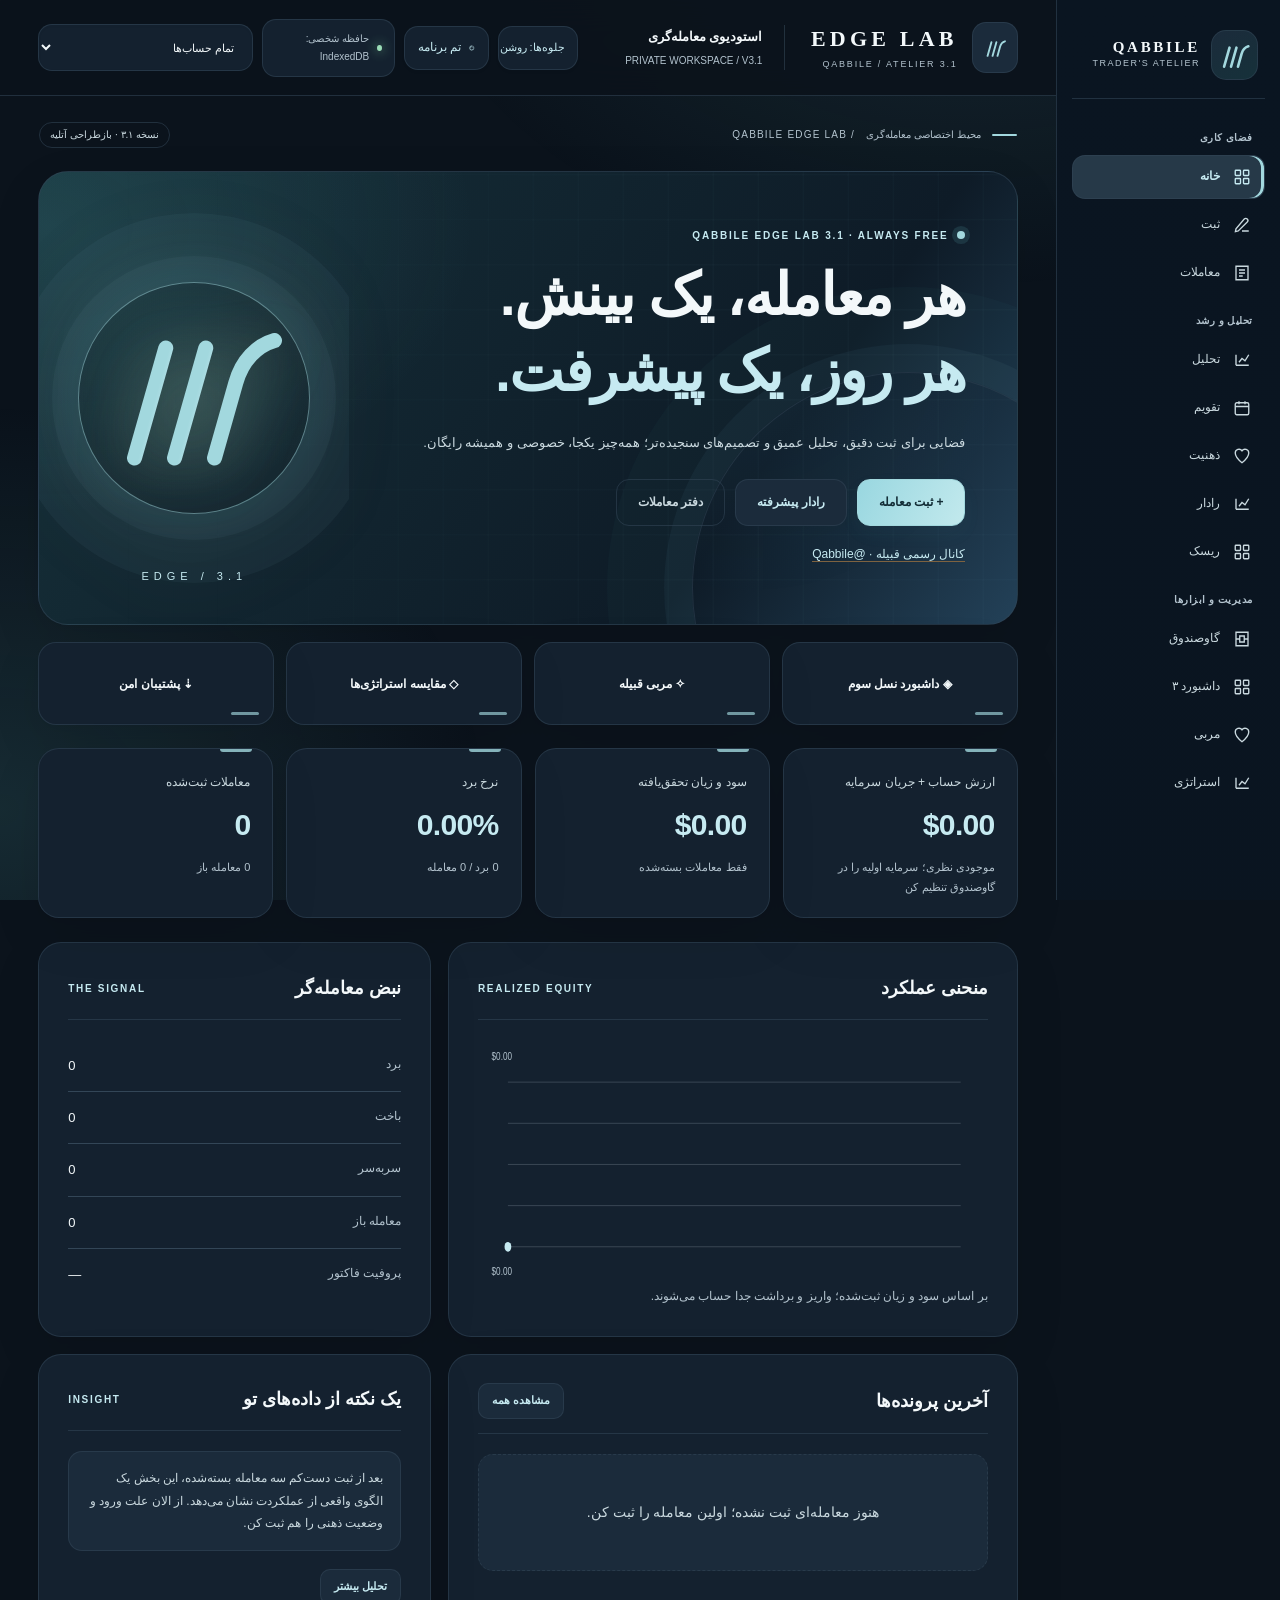
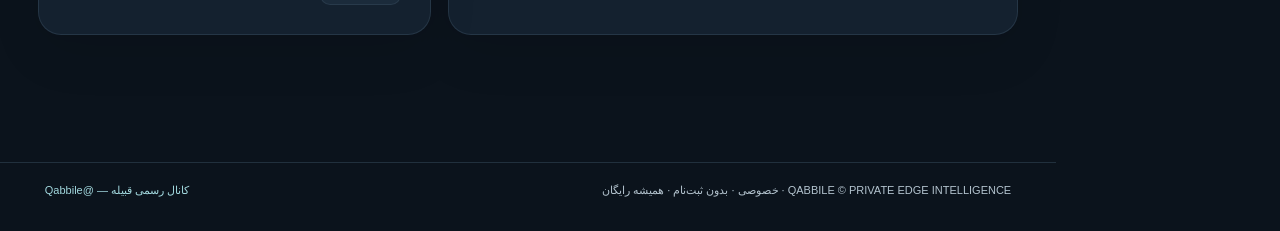
==== commit 5e4184d7: "Add files via upload" ====
--- a/index.html
+++ b/index.html
@@ -1,8 +1,8 @@
 <!doctype html>
 <html lang="fa" dir="rtl"><head>
 <meta charset="utf-8"><meta name="viewport" content="width=device-width,initial-scale=1,viewport-fit=cover"><meta name="theme-color" content="#0c0c0e"><meta name="color-scheme" content="dark">
-<meta name="description" content="ژورنال معاملاتی قبیله نسخه ۲: تحلیل معاملات، مدیریت ریسک، گزارش PDF، ورود CSV و تم‌های خوانا. ذخیره خصوصی روی دستگاه."><link rel="manifest" href="manifest.webmanifest"><link rel="icon" href="icon.svg" type="image/svg+xml">
-<script>try{const qt=localStorage.getItem('QABBILE_UI_THEME_V1');document.documentElement.dataset.qTheme=({phoenix:'obsidian',platinum:'graphite',sapphire:'navy',emerald:'emerald2',amethyst:'graphite',copper:'sandstone',ivory:'ivorypro'})[qt]||(['obsidian','navy','ivorypro','emerald2','graphite','sandstone','aurora','pearl','burgundy'].includes(qt)?qt:'obsidian')}catch(_){document.documentElement.dataset.qTheme='obsidian'}</script><title>QABBILE EDGE LAB 2.2 | ژورنال حرفه‌ای معاملاتی قبیله</title>
+<meta name="description" content="ژورنال معاملاتی قبیله نسخه ۳: تحلیل معاملات، مدیریت ریسک، گزارش PDF، ورود CSV و تم‌های خوانا. ذخیره خصوصی روی دستگاه."><link rel="manifest" href="manifest.webmanifest"><link rel="icon" href="icon.svg" type="image/svg+xml">
+<script>try{const qt=localStorage.getItem('QABBILE_UI_THEME_V1');document.documentElement.dataset.qTheme=({phoenix:'obsidian',platinum:'graphite',sapphire:'navy',emerald:'emerald2',amethyst:'graphite',copper:'sandstone',ivory:'ivorypro'})[qt]||(['obsidian','navy','ivorypro','emerald2','graphite','sandstone','aurora','pearl','burgundy'].includes(qt)?qt:'obsidian')}catch(_){document.documentElement.dataset.qTheme='obsidian'}</script><title>QABBILE EDGE LAB 3.1 | ژورنال حرفه‌ای معاملاتی قبیله</title>
 <style>
 :root{--void:#090a0c;--bg:#0e1013;--surface:#16191c;--raised:#1b1e21;--line:#343331;--line2:#51473b;--metal:#ddbf84;--metalLight:#ffebb9;--goldMuted:#9c8260;--text:#f2ece3;--soft:#c7beb0;--muted:#918e89;--positive:#94d8b6;--negative:#fa9d9e;--nav:94px;--rad:12px}
 *{box-sizing:border-box}html{scroll-behavior:smooth}body{margin:0;min-height:100vh;color:var(--text);background:var(--void);font:14px/1.7 Tahoma,"Segoe UI",Arial,sans-serif}body::before{content:"";position:fixed;inset:0;background:radial-gradient(ellipse at 90% -20%,#6f553723,transparent 35%),radial-gradient(ellipse at 0% 80%,#3b435020,transparent 40%);pointer-events:none}a{color:inherit}button,input,select,textarea{font:inherit}button{cursor:pointer}button:disabled{opacity:.45;cursor:not-allowed}button:focus-visible,a:focus-visible,input:focus-visible,select:focus-visible,textarea:focus-visible{outline:2px solid var(--metalLight);outline-offset:3px}input,select,textarea{color:var(--text);background:#0b0d10;border:1px solid #4a4541;border-radius:8px;padding:13px 14px;min-width:0;width:100%}input::placeholder,textarea::placeholder{color:#7f7c77}textarea{min-height:106px;resize:vertical}input[type=checkbox]{width:19px;height:19px;accent-color:#d6b982}select{cursor:pointer}input[type=file]{border-style:dashed}input[type=datetime-local]{color-scheme:dark}.shell{min-height:100vh;display:grid;grid-template-columns:var(--nav) minmax(0,1fr)}.rail{height:100vh;position:sticky;top:0;border-left:1px solid #4b4237;background:#0a0b0d;display:flex;align-items:center;flex-direction:column;gap:18px;padding:24px 10px;z-index:11}.mark{width:56px;height:65px;filter:drop-shadow(0 6px 18px #d2a25238)}.railline{width:28px;height:1px;background:#6c5942;margin:8px 0}.navlink{display:flex;flex-direction:column;align-items:center;justify-content:center;gap:7px;border:1px solid transparent;border-radius:10px;width:74px;min-height:70px;color:#8d8d8d;background:transparent;font-size:10px;transition:.18s}.navlink svg{width:20px;height:20px;stroke:currentColor;fill:none;stroke-width:1.6}.navlink:hover,.navlink.active{background:#29251e;color:var(--metalLight);border-color:#635037}.rail-bottom{margin-top:auto;font:10px Arial;writing-mode:vertical-rl;letter-spacing:4px;color:#836b4c}.stage{width:100%;max-width:1580px;margin:auto;min-width:0}.topbar{padding:22px clamp(20px,3.5vw,57px);display:flex;justify-content:space-between;align-items:center;gap:22px;border-bottom:1px solid #302f2e}.identity{display:flex;align-items:center;gap:15px}.identity strong{font:30px Georgia,serif;letter-spacing:5px}.identity small{display:block;font:10px Arial;letter-spacing:2.5px;color:var(--goldMuted);margin-top:2px}.top-actions{display:flex;align-items:center;gap:12px}.select-account{min-width:190px;max-width:250px;border:1px solid #5a4c38;background:#191b1d;color:var(--metalLight);font-size:12px}.privacy{display:flex;align-items:center;gap:8px;color:var(--muted);font-size:11px}.dot{width:6px;height:6px;background:#9bddb7;border-radius:50%;box-shadow:0 0 12px #87dba2}.content{padding:32px clamp(20px,3.5vw,57px) 120px}.screen{display:none;animation:arrive .3s ease}.screen.active{display:block}@keyframes arrive{from{opacity:.1;transform:translateY(8px)}to{opacity:1;transform:translateY(0)}}.eyebrow{font:11px Arial,sans-serif;letter-spacing:3px;color:var(--metal);text-transform:uppercase}.h-title{font-size:clamp(29px,3.4vw,55px);font-weight:normal;letter-spacing:-1.5px;margin:10px 0 13px;line-height:1.45}.lead{color:var(--muted);max-width:750px;font-size:13px}.screen-head{margin-bottom:26px;display:flex;align-items:center;justify-content:space-between;gap:12px;flex-wrap:wrap}.hero{position:relative;border:1px solid #574734;background:linear-gradient(120deg,#1a1a1b 0%,#111418 50%,#292116 130%);min-height:305px;overflow:hidden;display:grid;grid-template-columns:minmax(0,1.4fr) minmax(250px,.6fr);border-radius:15px}.hero::before{content:"";pointer-events:none;position:absolute;inset:0;background:repeating-linear-gradient(135deg,transparent 0 67px,#b5963c0a 68px 69px)}.hero-content{padding:35px clamp(24px,4vw,65px);position:relative}.hero h1{font-size:clamp(38px,4vw,62px);line-height:1.43;font-weight:normal;margin:12px 0 14px;letter-spacing:-2px}.hero em{font-style:normal;color:var(--metalLight)}.hero p{color:#b8afa1;margin:0 0 22px}.hero-art{position:relative;display:flex;align-items:center;justify-content:center}.hero-art:before{content:"";width:280px;height:280px;border-radius:50%;border:1px solid #86613a;box-shadow:0 0 0 28px #b68c2a09,0 0 0 65px #b68c2a05,0 0 70px #a68a3c1e;position:absolute}.hero-art svg{height:240px;width:240px;position:relative;filter:drop-shadow(0 18px 35px #e9bb5148)}.btn{display:inline-flex;gap:10px;align-items:center;justify-content:center;border:1px solid #9d7b4e;background:linear-gradient(110deg,#b18a52,#f2d5a1 48%,#b88f55);color:#1b1510;font-weight:bold;border-radius:7px;padding:11px 18px;min-height:44px;white-space:nowrap}.btn:hover{filter:brightness(1.08)}.btn.alt{background:#22201e;color:#e9cea0;border-color:#66543d}.btn.ghost{background:transparent;color:var(--soft);border-color:#514a43}.btn.warn{background:#402628;color:#ffb5bc;border-color:#945458}.btn.tiny{min-height:30px;padding:6px 9px;font-size:11px}.actions{display:flex;flex-wrap:wrap;align-items:center;gap:10px}.stats{display:grid;grid-template-columns:repeat(4,minmax(0,1fr));gap:12px;margin:18px 0}.stat{border-top:1px solid #695638;background:linear-gradient(160deg,#1d1e20,#131518);padding:21px 23px;min-width:0}.stat .label{font-size:12px;color:var(--muted);margin-bottom:17px}.stat .value{font:500 clamp(22px,2.6vw,34px) Arial;direction:ltr;text-align:right;white-space:nowrap;overflow:hidden;text-overflow:ellipsis}.stat .foot{font-size:11px;color:#877e76;margin-top:12px}.pos{color:var(--positive)!important}.neg{color:var(--negative)!important}.accent{color:var(--metalLight)!important}.fine{color:var(--muted);font-size:12px}.sectionmark{font:11px Arial;letter-spacing:2px;color:var(--metal);margin:0 0 13px}.two{display:grid;grid-template-columns:1.45fr 1fr;gap:17px;margin:15px 0}.panel{border:1px solid #353332;background:#131619;padding:24px;border-radius:10px;min-width:0}.panel.flexpanel{display:flex;flex-direction:column}.panel h2{font-weight:normal;font-size:18px;margin:0 0 17px}.paneltop{display:flex;align-items:center;justify-content:space-between;gap:15px;flex-wrap:wrap;margin-bottom:10px}.paneltop h2{margin:0}.chart-box{width:100%;height:260px;display:block}.empty{padding:44px 15px;border:1px dashed #4c4235;border-radius:7px;color:#a89d8d;text-align:center}.tape{display:flex;flex-direction:column;gap:0}.trade-row{display:grid;grid-template-columns:1fr auto;align-items:center;gap:10px;padding:17px 6px;border-bottom:1px solid #323334;cursor:pointer}.trade-row:hover{background:#ffffff08}.trade-row:last-child{border:0}.trade-row h4{font:600 17px Arial;margin:0}.trade-row small{font-size:11px;color:#8f8c87}.trade-row b{font:600 18px Arial;direction:ltr;unicode-bidi:isolate;display:inline-block}.bubble{font-size:10px;border:1px solid #5a4a32;background:#28231c;color:#e0c58f;padding:2px 8px;border-radius:50px}.bubble.gray{color:#b7b4ae;background:#212427;border-color:#4a4a4a}.muted{color:var(--muted)}.strip{border-bottom:1px solid #363330;padding:0 0 18px;margin-bottom:20px}.strip strong{color:var(--metal)}.fieldgrid{display:grid;grid-template-columns:repeat(3,minmax(0,1fr));gap:17px}.field{display:flex;flex-direction:column;gap:8px;color:#c7beb1;font-size:12px}.field.full{grid-column:1/-1}.field.two-col{grid-column:span 2}.form-section{border:1px solid #3a3631;border-radius:10px;padding:22px;margin-bottom:15px;background:#121417}.form-section>h2{margin:0 0 19px;font-size:17px;font-weight:normal}.step{font:12px Arial;color:var(--metal);padding-left:10px}.preview{display:grid;grid-template-columns:1fr 1fr 1fr;gap:12px;margin:16px 0}.preview .box{border:1px solid #59492f;background:#29251e;border-radius:8px;padding:15px}.preview span{display:block;color:#bdac93;font-size:11px}.preview b{display:block;font:600 21px Arial;direction:ltr;text-align:right;margin-top:9px}.notice{border:1px solid #675033;background:#2a251e;color:#dec7a2;border-radius:8px;padding:15px 17px;font-size:12px;line-height:2}.toolbar{display:flex;align-items:center;flex-wrap:wrap;gap:11px;margin-bottom:15px}.toolbar input{flex:1;min-width:190px}.toolbar select{width:auto;min-width:136px}.tablewrap{overflow:auto}table{border-collapse:collapse;width:100%;min-width:770px}th,td{text-align:right;padding:14px 10px;border-bottom:1px solid #363633;font-size:12px;white-space:nowrap}th{color:#cbb087;font-weight:normal;font-size:11px}tbody tr:hover{background:#232321}tbody tr{cursor:pointer}.table-foot{color:var(--muted);font-size:12px;padding:14px 0}.kv{display:grid;grid-template-columns:1fr 1fr;gap:12px;border-bottom:1px solid #3b3733;padding:14px 0}.kv span{color:var(--muted);font-size:12px}.kv b{font-size:13px;font-weight:normal;text-align:left;direction:ltr;unicode-bidi:plaintext}.kv:last-child{border-bottom:0}.dossier{background:#131517;border:1px solid #6a563b;border-radius:12px;padding:30px}.dossier-hero{display:flex;justify-content:space-between;align-items:center;gap:14px;border-bottom:1px solid #665137;padding-bottom:20px;margin-bottom:25px}.dossier-hero h2{font:normal clamp(29px,5vw,47px) Arial;margin:8px 0}.dossier-pl{font:600 35px Arial;direction:ltr}.dossier-grid{display:grid;grid-template-columns:repeat(3,minmax(0,1fr));gap:1px;background:#514332;border:1px solid #514332;border-radius:8px;overflow:hidden}.detail{background:#17191b;padding:16px;min-width:0}.detail span{font-size:11px;color:var(--muted);display:block;margin-bottom:10px}.detail strong{font-size:14px;display:block;font-weight:normal;overflow-wrap:anywhere;white-space:pre-wrap}.text-section{margin:24px 0 0}.text-section h3{font-size:14px;color:var(--metal);font-weight:normal}.text-section p{white-space:pre-wrap;overflow-wrap:anywhere;color:#e0d7c9;line-height:2}.thumbs{display:flex;gap:12px;flex-wrap:wrap}.thumb{position:relative;width:158px}.thumb img{width:158px;height:110px;object-fit:cover;border:1px solid #544938;border-radius:7px;cursor:pointer}.thumb button{font-size:11px;margin-top:6px;padding:5px 10px;background:#30251e;color:#f6c7a4;border:1px solid #655038;border-radius:5px}.gallery-img{max-width:min(90vw,1000px);max-height:78vh;object-fit:contain}.modal{position:fixed;inset:0;z-index:40;background:#060709ed;display:none;align-items:center;justify-content:center;padding:20px}.modal.open{display:flex}.modal-close{position:absolute;top:16px;left:18px;border:1px solid #725a35;background:#211f20;color:#f7d7a5;border-radius:7px;padding:8px 14px}.analytics-grid{display:grid;grid-template-columns:1fr 1fr;gap:16px}.barline{margin:12px 0 18px}.barline .linehead{display:flex;justify-content:space-between;gap:10px;font-size:12px;margin-bottom:8px}.barline .railbar{background:#34312d;height:7px;border-radius:8px;overflow:hidden}.barline .fill{height:100%;background:linear-gradient(90deg,#ab8556,#ffe1a5);border-radius:8px}.calendar{display:grid;grid-template-columns:repeat(7,minmax(0,1fr));gap:5px;direction:rtl}.day{min-height:66px;border:1px solid #393532;border-radius:5px;background:#1a1c1e;padding:7px;color:#bcb2a6;font:11px Arial;text-align:right}.day strong{display:block;margin-top:7px;font:600 11px Arial;direction:ltr;text-align:center}.day.good{background:#164032;border-color:#386b58;color:#c7ecd9}.day.bad{background:#4e272c;border-color:#7f484a;color:#fbd5d5}.day.zero{background:#292820}.day.blank{background:transparent;border:0}.day.click{cursor:pointer}.calendar-legend{color:var(--muted);font-size:11px;margin-top:10px}.monthnav{display:flex;justify-content:space-between;align-items:center;gap:10px;margin-bottom:12px}.monthnav button{color:var(--metal);border:1px solid #584c3a;border-radius:6px;background:#25211e;padding:5px 12px}.checkline{display:flex;gap:13px;align-items:flex-start;border-bottom:1px solid #393533;padding:17px 0;cursor:pointer}.checkline:last-child{border:0}.checkline input{margin-top:4px}.journaltext{font-size:13px;line-height:1.9}.reviewlist{display:grid;gap:12px}.reviewitem{display:flex;justify-content:space-between;gap:12px;align-items:center;border:1px solid #3b3530;border-radius:8px;padding:14px}.reviewitem small{display:block;color:#9b958d}.pill{display:inline-block;border:1px solid #5d4c35;border-radius:99px;padding:2px 10px;font-size:10px;color:var(--metalLight)}.alert{border:1px solid #88613e;background:#31251d;border-radius:8px;padding:14px 17px;color:#e9cba3;font-size:12px}.account-row{border-bottom:1px solid #393532;padding:13px 0;display:flex;align-items:center;justify-content:space-between;gap:12px}.account-row:last-child{border:0}.split3{display:grid;grid-template-columns:repeat(3,1fr);gap:14px}.pilllink{color:var(--metalLight);text-decoration:none;border-bottom:1px solid #7d6240}.footer{padding:18px clamp(20px,3.5vw,57px) 30px;border-top:1px solid #302e2b;color:#777471;font-size:11px;display:flex;align-items:center;justify-content:space-between;gap:10px}.footer a{color:var(--metal);text-decoration:none}.mobilebar{display:none}.toast{position:fixed;bottom:25px;left:25px;z-index:100;background:#2b271f;border:1px solid #aa8954;color:#f6e4c6;box-shadow:0 10px 30px #0009;padding:13px 19px;border-radius:8px;max-width:350px;display:none}.toast.show{display:block}.hide{display:none!important}
@@ -161,7 +161,7 @@
 @media(prefers-reduced-motion:reduce){.theme-choice{transition:none}.theme-choice:hover{transform:none}}
 @media print{.theme-studio,.theme-overlay,.theme-access{display:none!important}}
 
-/* QABBILE EDGE LAB 2.2 · Comfort-first semantic theme system */
+/* QABBILE EDGE LAB 3.0 · Comfort-first semantic theme system */
 :root[data-q-theme="obsidian"]{--void:#0b1016;--bg:#0c1219;--surface:#141e29;--raised:#1b2734;--line:#304254;--line2:#52677c;--metal:#8cc7d4;--metalLight:#bde4ec;--goldMuted:#9cb9c7;--text:#eff5f8;--soft:#c4d0dd;--muted:#a2b3c3;--positive:#94dfbc;--negative:#ffadb3;--q-panel:#141e29;--q-raised:#1c2937;--q-input:#101b25;--q-rail:#0d151f;--q-border:#304254;--q-btn1:#8cc7d4;--q-btn2:#b2dfe9;--q-halo:#3c99ac20;--q-hero1:#152736;--q-hero2:#101a24;--q-hero3:#1c3744;--q-btn-text:#10232b;--q-field-label:#cbd6df;--q-bar:#111b27;--q-scheme:dark}
 :root[data-q-theme="navy"]{--void:#091427;--bg:#0b1930;--surface:#132441;--raised:#1a3052;--line:#2f4868;--line2:#526b91;--metal:#9ecbf3;--metalLight:#c8e1fc;--goldMuted:#aac3e2;--text:#f1f6ff;--soft:#d0ddef;--muted:#b1c2da;--positive:#94e4c3;--negative:#ffb5b8;--q-panel:#14233d;--q-raised:#1b3050;--q-input:#0e213b;--q-rail:#0b1830;--q-border:#304b6d;--q-btn1:#95c8ef;--q-btn2:#c1e0fa;--q-halo:#5b9ddc25;--q-hero1:#15325a;--q-hero2:#101e38;--q-hero3:#1b416b;--q-btn-text:#112b45;--q-field-label:#d0dcf0;--q-bar:#0c1d34;--q-scheme:dark}
 :root[data-q-theme="ivorypro"]{--void:#f3f6f8;--bg:#f3f6f8;--surface:#fff;--raised:#edf2f6;--line:#cbd7e2;--line2:#b7c7d5;--metal:#275f89;--metalLight:#174c73;--goldMuted:#3c7097;--text:#1b2c3b;--soft:#354f63;--muted:#526b7f;--positive:#176e52;--negative:#b33f4a;--q-panel:#fff;--q-raised:#edf2f6;--q-input:#fdfefe;--q-rail:#edf3f7;--q-border:#cbd7e2;--q-btn1:#276b98;--q-btn2:#31739d;--q-halo:#4c92c11c;--q-hero1:#e7f0f6;--q-hero2:#f7fbfd;--q-hero3:#daeaf4;--q-btn-text:#fff;--q-field-label:#35546a;--q-bar:#edf3f7;--q-scheme:light}
@@ -275,15 +275,470 @@
  .top-actions{gap:5px;flex-shrink:0}
  .select-account{min-width:88px;max-width:110px}
 }
+
+/* QABBILE EDGE LAB 3.0 • Refined Nine-Skin System · accessible motion */
+:root[data-q-theme="obsidian"]{--void:#0a111a;--q-panel:#14212f;--q-raised:#1b2b3b;--q-input:#0e1c29;--q-rail:#0a1521;--q-border:#334657;--q-halo:#5caccd19;--q-hero1:#173248;--q-hero2:#101e2b;--q-hero3:#234158;--q-btn1:#99d7e0;--q-btn2:#c2e9ed;--metal:#a2d8de;--metalLight:#c6eaf1;--text:#f3f8fa;--soft:#cad9df;--muted:#b3c3ce;--q-btn-text:#132d36;--positive:#a3e4c5;--negative:#ffb0b7;--v3-spot:#80bad5;--v3-spot2:#4c7e9f;--v3-text-dark:#0f2430;--v3-glass:#ffffff06}
+:root[data-q-theme="navy"]{--void:#091528;--q-panel:#152843;--q-raised:#1c3452;--q-input:#0e233b;--q-rail:#0d1a2f;--q-border:#34516e;--q-halo:#629bca1d;--q-hero1:#1b3c65;--q-hero2:#14233b;--q-hero3:#274d74;--q-btn1:#a7d4f8;--q-btn2:#d5eafa;--metal:#afd6f5;--metalLight:#cfe7ff;--text:#f4f8fe;--soft:#cbdcf1;--muted:#b5c9de;--q-btn-text:#16314a;--positive:#a8e7d1;--negative:#ffbbc0;--v3-spot:#7caee0;--v3-spot2:#507cad;--v3-text-dark:#152b42;--v3-glass:#ffffff06}
+:root[data-q-theme="ivorypro"]{--void:#f3f5f7;--q-panel:#ffffff;--q-raised:#eaf0f4;--q-input:#ffffff;--q-rail:#eef2f5;--q-border:#c7d4df;--q-halo:#7aafca22;--q-hero1:#e6f0f6;--q-hero2:#fafcfe;--q-hero3:#d5e6f0;--q-btn1:#236387;--q-btn2:#2a6e96;--metal:#265f85;--metalLight:#144e75;--text:#182c3c;--soft:#304e64;--muted:#526a7d;--q-btn-text:#ffffff;--positive:#216f54;--negative:#a53a49;--v3-spot:#3b83ab;--v3-spot2:#87b0c7;--v3-text-dark:#1b3547;--v3-glass:#ffffff90}
+:root[data-q-theme="emerald2"]{--void:#0b1915;--q-panel:#142b22;--q-raised:#1e392e;--q-input:#0f241b;--q-rail:#0c2018;--q-border:#3a5b4b;--q-halo:#72bf9021;--q-hero1:#1b4030;--q-hero2:#0f281f;--q-hero3:#2a4b3e;--q-btn1:#a0dcb7;--q-btn2:#d1f0d9;--metal:#a4dfbd;--metalLight:#d0efd9;--text:#f0f9f2;--soft:#cfe3d4;--muted:#b4cbbd;--q-btn-text:#123523;--positive:#ace9bf;--negative:#ffbac1;--v3-spot:#8acda7;--v3-spot2:#528d6d;--v3-text-dark:#193824;--v3-glass:#ffffff05}
+:root[data-q-theme="graphite"]{--void:#11151c;--q-panel:#202935;--q-raised:#2a3544;--q-input:#1b2530;--q-rail:#171e28;--q-border:#46596c;--q-halo:#8babc026;--q-hero1:#304254;--q-hero2:#1f2934;--q-hero3:#3a4d5e;--q-btn1:#c4d7e7;--q-btn2:#e5eef8;--metal:#c4d6e7;--metalLight:#e1edf7;--text:#f3f6fa;--soft:#d2dce6;--muted:#b9c8d6;--q-btn-text:#1c3042;--positive:#abe3d2;--negative:#ffbdc5;--v3-spot:#b3cce2;--v3-spot2:#8398ab;--v3-text-dark:#1b2c3a;--v3-glass:#ffffff05}
+:root[data-q-theme="sandstone"]{--void:#f1f0e8;--q-panel:#fffdf8;--q-raised:#ecece2;--q-input:#fffefa;--q-rail:#eaeae0;--q-border:#cbd1be;--q-halo:#8fae7f27;--q-hero1:#e2ecdd;--q-hero2:#fafaf3;--q-hero3:#e1e5d7;--q-btn1:#3b624c;--q-btn2:#52785d;--metal:#395f49;--metalLight:#2b5039;--text:#29382e;--soft:#435849;--muted:#586c5e;--q-btn-text:#ffffff;--positive:#206946;--negative:#9f3a45;--v3-spot:#759e82;--v3-spot2:#9db3a1;--v3-text-dark:#284230;--v3-glass:#ffffffa6}
+:root[data-q-theme="aurora"]{--void:#09191a;--q-panel:#142a2b;--q-raised:#1b3636;--q-input:#0f2626;--q-rail:#0b2020;--q-border:#345e5e;--q-halo:#69c6c123;--q-hero1:#1c4341;--q-hero2:#112b2b;--q-hero3:#245150;--q-btn1:#95ded2;--q-btn2:#c4f1e9;--metal:#9ee0d5;--metalLight:#c8f1e7;--text:#f2faf7;--soft:#cce8e3;--muted:#adccc6;--q-btn-text:#113834;--positive:#abe8cb;--negative:#ffc0c3;--v3-spot:#76d1c8;--v3-spot2:#438f92;--v3-text-dark:#16413a;--v3-glass:#ffffff05}
+:root[data-q-theme="pearl"]{--void:#f4f6f8;--q-panel:#ffffff;--q-raised:#eaf0f5;--q-input:#ffffff;--q-rail:#edf1f5;--q-border:#c8d3de;--q-halo:#7e9cba1d;--q-hero1:#e2eaf3;--q-hero2:#fafbfe;--q-hero3:#d8e3ee;--q-btn1:#405e7a;--q-btn2:#506f8a;--metal:#476480;--metalLight:#2d506f;--text:#1d2d3c;--soft:#405668;--muted:#596d7f;--q-btn-text:#ffffff;--positive:#226e58;--negative:#a93c4a;--v3-spot:#7598b4;--v3-spot2:#b9cad9;--v3-text-dark:#253d52;--v3-glass:#ffffffa6}
+:root[data-q-theme="burgundy"]{--void:#170f15;--q-panel:#261a23;--q-raised:#352530;--q-input:#21171e;--q-rail:#1b121a;--q-border:#624652;--q-halo:#bd819124;--q-hero1:#422736;--q-hero2:#241822;--q-hero3:#512e3e;--q-btn1:#e7beb6;--q-btn2:#f3ddd5;--metal:#e0b7b1;--metalLight:#f4d7d2;--text:#fcf4f3;--soft:#e2cfd1;--muted:#c7aeb8;--q-btn-text:#45212d;--positive:#a8e5cb;--negative:#ffb9bf;--v3-spot:#c9879b;--v3-spot2:#8f5064;--v3-text-dark:#43202c;--v3-glass:#ffffff05}
+
+:root{--v3-radius:18px;--v3-ease:cubic-bezier(.2,.85,.25,1)}
+:root[data-q-theme] .stage{max-width:1640px}
+:root[data-q-theme] .content{padding-top:clamp(22px,3vw,40px)}
+:root[data-q-theme] .panel,:root[data-q-theme] .form-section,:root[data-q-theme] .edge2-panel,:root[data-q-theme] .edge3-panel{border-radius:var(--v3-radius);box-shadow:0 14px 38px #00000014}
+:root[data-q-theme] .panel,:root[data-q-theme] .form-section{border-color:var(--q-border)}
+:root[data-q-theme] .hero{border-radius:24px;box-shadow:0 24px 85px #00000020}
+:root[data-q-theme] .hero-art:before{border:1px solid var(--metal);box-shadow:0 0 0 24px var(--q-halo),0 0 0 65px color-mix(in srgb,var(--q-halo) 55%,transparent)}
+:root[data-q-theme] .stat{border-radius:13px;border:1px solid var(--q-border)!important;box-shadow:0 10px 30px #0000000a}
+:root[data-q-theme] .btn{border-radius:12px;box-shadow:0 8px 26px #00000015;letter-spacing:0}
+:root[data-q-theme] .btn.alt,:root[data-q-theme] .btn.ghost{box-shadow:none}
+:root[data-q-theme] .theme-studio,:root[data-q-theme] .theme-dialog{border-radius:22px}
+:root[data-q-theme] .theme-choice{border-radius:14px}
+:root[data-q-theme] input,:root[data-q-theme] textarea,:root[data-q-theme] select{border-radius:11px}
+:root[data-q-theme] .navlink{border-radius:13px}
+:root[data-q-theme] .topbar{background:color-mix(in srgb,var(--q-rail) 92%,transparent);backdrop-filter:blur(16px)}
+:root[data-q-theme] .mobilebar{background:color-mix(in srgb,var(--q-rail) 93%,transparent);backdrop-filter:blur(16px)}
+:root[data-q-theme] .hero::after{content:"";pointer-events:none;position:absolute;inset:0;background:radial-gradient(circle at 14% -8%,var(--q-halo),transparent 45%);mix-blend-mode:screen;opacity:.65}
+:root[data-q-theme] .paneltop h2,:root[data-q-theme] .edge3-section-title h2{letter-spacing:-.4px}
+/* Refined theme preview: colors are the actual semantic surface colors. */
+:root[data-q-theme] .theme-choice{box-shadow:0 8px 20px #00000010}
+:root[data-q-theme] .theme-choice[aria-pressed="true"]{outline:2px solid var(--metal);outline-offset:2px}
+
+.edge3-launch{display:flex;flex-wrap:wrap;gap:10px;margin-top:16px}
+.edge3-launch button{border:1px solid var(--q-border);background:var(--q-raised);color:var(--metalLight);border-radius:999px;padding:10px 17px;min-height:42px;cursor:pointer;line-height:1.5}
+.edge3-launch button:first-child{background:var(--q-btn1);color:var(--q-btn-text);border-color:var(--metal)}
+.edge3-feature,.edge3-score-card,.edge3-panel{border:1px solid var(--q-border);border-radius:var(--v3-radius);background:var(--q-panel);min-width:0}
+.edge3-panel{padding:clamp(18px,2.5vw,28px);margin-bottom:18px}
+.edge3-hero-grid{display:grid;grid-template-columns:minmax(0,1.55fr) minmax(270px,.7fr);gap:15px;margin-bottom:17px}
+.edge3-feature{padding:clamp(22px,3.5vw,40px);position:relative;overflow:hidden;background:radial-gradient(ellipse at 5% 0,var(--q-halo),transparent 56%),linear-gradient(120deg,var(--q-hero1),var(--q-hero2) 69%,var(--q-hero3));}
+.edge3-feature:after{content:"";position:absolute;width:320px;height:320px;border-radius:50%;border:1px solid var(--q-border);left:-140px;top:-170px;box-shadow:0 0 0 32px var(--q-halo),0 0 0 68px color-mix(in srgb,var(--q-halo) 40%,transparent);pointer-events:none}
+.edge3-feature .edge3-icon{display:inline-flex;align-items:center;justify-content:center;width:44px;height:44px;border:1px solid var(--q-border);border-radius:14px;background:var(--q-raised);color:var(--metalLight);font-size:25px;margin-bottom:15px}
+.edge3-feature h2{font-size:clamp(26px,3.2vw,42px);font-weight:500;line-height:1.45;margin:11px 0 9px;color:var(--text)}
+.edge3-feature p{color:var(--soft);max-width:560px;line-height:2}
+.edge3-inline{display:flex;gap:7px;flex-wrap:wrap;margin-top:18px}
+.edge3-pill{font-size:11px;color:var(--metalLight);background:var(--q-raised);border:1px solid var(--q-border);padding:5px 12px;border-radius:100px}
+.edge3-score-card{padding:clamp(22px,3vw,34px);display:flex;flex-direction:column;justify-content:center;background:var(--q-raised)}
+.edge3-score{display:flex;gap:12px;align-items:center;margin:16px 0}
+.edge3-score strong{font:600 clamp(36px,4vw,66px) Arial;color:var(--metalLight);direction:ltr}
+.edge3-score small{max-width:100px;color:var(--soft);font-size:12px}
+.edge3-progress{border-radius:100px;background:var(--q-input);height:9px;overflow:hidden;border:1px solid var(--q-border)}
+.edge3-progress i{height:100%;width:0;display:block;border-radius:100px;background:linear-gradient(90deg,var(--q-btn1),var(--q-btn2));transition:width .7s var(--v3-ease)}
+.edge3-overview{display:grid;grid-template-columns:repeat(4,minmax(0,1fr));gap:12px;margin:16px 0 22px}
+.edge3-metric{border:1px solid var(--q-border);background:linear-gradient(150deg,var(--q-panel),var(--q-raised));padding:19px 19px 17px;border-radius:15px;min-width:0}
+.edge3-metric span{display:block;color:var(--muted);font-size:12px;line-height:1.8}
+.edge3-metric strong{display:block;margin-top:9px;color:var(--text);font:600 clamp(19px,2.5vw,30px) Arial,sans-serif;direction:ltr;text-align:right;overflow:hidden;text-overflow:ellipsis;white-space:nowrap}
+.edge3-metric small{display:block;color:var(--muted);font-size:11px;margin-top:9px}
+.edge3-metric[data-tone="positive"] strong{color:var(--positive)}.edge3-metric[data-tone="negative"] strong{color:var(--negative)}
+.edge3-section-title{display:flex;align-items:center;justify-content:space-between;gap:12px;margin:8px 0 18px;flex-wrap:wrap}
+.edge3-section-title h2{font-size:20px;font-weight:500;margin:5px 0 0;color:var(--text)}
+.edge3-kicker{font-size:12px;color:var(--muted)}
+.edge3-insight-grid{display:grid;grid-template-columns:repeat(2,minmax(0,1fr));gap:13px;margin-bottom:18px}
+.edge3-insight{border:1px solid var(--q-border);border-radius:15px;background:var(--q-panel);padding:22px;min-width:0;position:relative;overflow:hidden}
+.edge3-insight:before{content:"";position:absolute;right:0;top:0;width:3px;height:100%;background:var(--v3-spot)}
+.edge3-insight[data-severity="caution"]:before{background:var(--negative)}
+.edge3-insight .edge3-flag{display:inline-block;color:var(--metalLight);background:var(--q-raised);border:1px solid var(--q-border);border-radius:30px;padding:4px 10px;font-size:10px}
+.edge3-insight h3{font-size:17px;font-weight:600;color:var(--text);margin:15px 0 8px}
+.edge3-insight p{color:var(--soft);font-size:13px;line-height:2;margin:0}
+.edge3-insight .edge3-action{border-top:1px solid var(--q-border);padding-top:12px;margin-top:14px;color:var(--metalLight);font-size:12px;line-height:1.9}
+.edge3-endnote strong{color:var(--metalLight)}.edge3-endnote p{font-size:12px;color:var(--soft);line-height:2}
+.edge3-strategy-layout{display:grid;grid-template-columns:minmax(280px,.85fr) minmax(0,1.15fr);gap:16px;align-items:start}
+.edge3-editor .field{margin-bottom:14px}
+.edge3-editor textarea{resize:vertical;min-height:116px}
+.edge3-form-grid{display:grid;grid-template-columns:repeat(2,minmax(0,1fr));gap:12px}
+.edge3-library-list{display:flex;flex-direction:column;gap:10px;max-height:500px;overflow:auto}
+.edge3-library-item{display:flex;gap:12px;align-items:start;justify-content:space-between;border:1px solid var(--q-border);background:var(--q-raised);padding:15px;border-radius:13px}
+.edge3-library-item strong{color:var(--text);display:block;font-size:14px}.edge3-library-item p{font-size:12px;color:var(--soft);line-height:1.7;margin:5px 0}
+.edge3-library-item small{color:var(--muted);display:block}.edge3-library-item .actions{justify-content:flex-end;flex-shrink:0}
+.edge3-period-field{max-width:180px}
+.edge3-table-wrap{overflow:auto;max-width:100%;border:1px solid var(--q-border);border-radius:14px}
+.edge3-table{width:100%;border-collapse:collapse;white-space:nowrap;min-width:660px;font-size:12px}
+.edge3-table th,.edge3-table td{border-bottom:1px solid var(--q-border);padding:15px 13px;text-align:right;color:var(--soft)}
+.edge3-table th{background:var(--q-raised);color:var(--metalLight);font-weight:600}
+.edge3-table tr:last-child td{border-bottom:0}.edge3-table td strong{color:var(--text)}
+.edge3-dashboard-grid{display:grid;grid-template-columns:1.4fr 1fr;gap:16px}
+.edge3-bars{display:flex;flex-direction:column;gap:14px;min-height:206px;justify-content:center}
+.edge3-bar{display:grid;grid-template-columns:72px minmax(0,1fr) 110px;gap:13px;align-items:center;font-size:12px;color:var(--muted)}
+.edge3-bar-track{height:12px;position:relative;display:flex;align-items:center;background:var(--q-raised);border-radius:999px;overflow:hidden;border:1px solid var(--q-border)}
+.edge3-bar-track i{height:100%;width:0;border-radius:999px;background:linear-gradient(90deg,var(--q-btn1),var(--q-btn2));transition:width .7s var(--v3-ease)}
+.edge3-bar[data-sign="negative"] .edge3-bar-track i{background:var(--negative)}
+.edge3-bar b{font:600 12px Arial;color:var(--text);text-align:left;direction:ltr}
+.edge3-outcomes{display:flex;flex-direction:column;align-items:center;justify-content:center;gap:20px;min-height:230px}
+.edge3-donut{--win:0;--loss:0;width:176px;height:176px;flex-shrink:0;border-radius:50%;background:conic-gradient(var(--positive) 0 calc(var(--win)*1%),var(--negative) calc(var(--win)*1%) calc((var(--win) + var(--loss))*1%),var(--q-border) calc((var(--win) + var(--loss))*1%) 100%);position:relative;display:grid;place-items:center}
+.edge3-donut::after{content:"";position:absolute;inset:25px;border-radius:50%;background:var(--q-panel)}
+.edge3-donut strong{position:relative;z-index:1;color:var(--text);font-size:24px;direction:ltr}
+.edge3-legend{display:flex;gap:14px;flex-wrap:wrap;justify-content:center;color:var(--soft);font-size:12px}
+.edge3-dot{height:8px;width:8px;display:inline-block;margin-left:5px;border-radius:100%;background:var(--q-border)}
+.edge3-shortcuts{display:grid;grid-template-columns:repeat(4,minmax(0,1fr));gap:12px}
+.edge3-shortcuts button{background:var(--q-raised);color:var(--metalLight);border:1px solid var(--q-border);border-radius:13px;padding:18px 8px;min-height:76px;cursor:pointer}
+.edge3-shortcuts button:hover{border-color:var(--metal)}
+.edge3-secure{border:1px solid var(--q-border);border-radius:16px;padding:22px;margin:20px 0;background:linear-gradient(145deg,var(--q-panel),var(--q-raised))}
+.edge3-secure h2{font-size:20px;margin:0 0 8px;font-weight:500}.edge3-secure p{color:var(--soft);font-size:12px;line-height:2}
+.edge3-secure-grid{display:grid;grid-template-columns:repeat(2,minmax(0,1fr));gap:13px}
+.edge3-secure label{display:flex;flex-direction:column;gap:7px;font-size:12px;color:var(--soft)}
+.edge3-secure .actions{margin-top:13px}
+.edge3-import-note{border-radius:10px;border:1px solid var(--q-border);background:var(--q-raised);padding:13px 16px;margin:12px 0;color:var(--soft);font-size:12px;line-height:2}
+.edge3-motion-button{border:1px solid var(--q-border);color:var(--metalLight);background:var(--q-raised);border-radius:12px;cursor:pointer;height:44px;padding:0 12px;font-size:11px;white-space:nowrap}
+/* Calm cinematic micro-interactions, no heavy GPU shaders or constantly moving large layers. */
+:root:not([data-q-motion="off"]) .screen.active{animation:edge3Enter .38s var(--v3-ease)}
+:root:not([data-q-motion="off"]) .btn,:root:not([data-q-motion="off"]) .edge3-shortcuts button,:root:not([data-q-motion="off"]) .edge3-launch button,:root:not([data-q-motion="off"]) .edge3-insight,:root:not([data-q-motion="off"]) .stat,:root:not([data-q-motion="off"]) .edge3-metric{transition:transform .26s var(--v3-ease),border-color .26s ease,box-shadow .26s ease,background-color .35s ease}
+:root:not([data-q-motion="off"]) .btn:hover,:root:not([data-q-motion="off"]) .edge3-shortcuts button:hover,:root:not([data-q-motion="off"]) .edge3-launch button:hover{transform:translateY(-2px);box-shadow:0 9px 28px #00000023}
+:root:not([data-q-motion="off"]) .edge3-insight:hover,:root:not([data-q-motion="off"]) .edge3-metric:hover{transform:translateY(-3px);border-color:var(--metal)}
+:root:not([data-q-motion="off"]) body,:root:not([data-q-motion="off"]) .rail,:root:not([data-q-motion="off"]) .topbar,:root:not([data-q-motion="off"]) .panel,:root:not([data-q-motion="off"]) .edge3-panel,:root:not([data-q-motion="off"]) .hero,:root:not([data-q-motion="off"]) .stat,:root:not([data-q-motion="off"]) input,:root:not([data-q-motion="off"]) select{transition:background-color .35s ease,color .35s ease,border-color .35s ease}
+@keyframes edge3Enter{from{opacity:0;transform:translateY(11px);filter:blur(2px)}to{opacity:1;transform:translateY(0);filter:blur(0)}}
+:root[data-q-motion="off"] *,:root[data-q-motion="off"] *::before,:root[data-q-motion="off"] *::after{animation-duration:.01ms!important;transition-duration:.01ms!important;scroll-behavior:auto!important}
+@media(prefers-reduced-motion:reduce){*,*::before,*::after{animation-duration:.01ms!important;transition-duration:.01ms!important;scroll-behavior:auto!important}}
+@media(max-width:900px){.edge3-hero-grid,.edge3-strategy-layout,.edge3-dashboard-grid{grid-template-columns:1fr}.edge3-overview{grid-template-columns:repeat(2,minmax(0,1fr))}.edge3-shortcuts{grid-template-columns:repeat(2,minmax(0,1fr))}}
+@media(max-width:660px){.edge3-insight-grid{grid-template-columns:1fr}.edge3-score-card{padding:20px}.edge3-metric{padding:15px}.edge3-feature h2{font-size:28px}.edge3-secure-grid{grid-template-columns:1fr}.edge3-library-item{flex-wrap:wrap}.edge3-library-item .actions{width:100%}.edge3-bar{grid-template-columns:56px minmax(0,1fr) 78px;gap:8px}.edge3-bar b{font-size:10px}.edge3-motion-button{width:44px;padding:0;font-size:0}.edge3-motion-button::before{content:'✦';font-size:19px}.edge3-launch button{flex:1 1 40%;font-size:12px}}
+@media(max-width:370px){.edge3-form-grid{grid-template-columns:1fr}.edge3-metric strong{font-size:19px}.edge3-overview{gap:8px}.edge3-shortcuts{gap:7px}.edge3-library-item{padding:12px}}
+@media print{.edge3-motion-button,.edge3-launch{display:none!important}}
+
+/* Medium desktop/tablet navigation and header fitting */
+@media(min-width:721px) and (max-width:1000px){
+ .topbar{gap:8px;padding:12px 14px}
+ .identity{gap:8px;min-width:0}
+ .identity .mark{width:39px;height:46px}
+ .identity strong{font-size:22px;letter-spacing:1.6px}
+ .identity small{display:none}
+ .top-actions{gap:5px}
+ .top-actions .privacy{display:none}
+ .select-account{min-width:105px!important;max-width:145px!important;padding:8px 5px!important}
+ .theme-access{padding:0;width:44px;min-width:44px}
+ .theme-access-label{display:none}
+ .edge3-motion-button{padding:0;width:44px;font-size:0}
+ .edge3-motion-button::before{content:'✦';font-size:18px}
+}
+@media(min-width:721px){
+ .rail{gap:10px;overflow-y:auto;scrollbar-width:thin}
+ .rail .navlink{min-height:57px;height:57px;flex:none}
+ .rail .mark{width:48px;height:54px;flex:none}
+ .rail-bottom{margin-top:12px}
+}
+
+/* 3.0: accurate branded previews for all nine themes */
+:root[data-q-theme] .theme-choice[data-theme-value="obsidian"]{--preview-a:#0a111a;--preview-b:#c6eaf1;--preview-c:#173248}
+:root[data-q-theme] .theme-choice[data-theme-value="navy"]{--preview-a:#091528;--preview-b:#cfe7ff;--preview-c:#274d74}
+:root[data-q-theme] .theme-choice[data-theme-value="ivorypro"]{--preview-a:#f3f5f7;--preview-b:#265f85;--preview-c:#d5e6f0}
+:root[data-q-theme] .theme-choice[data-theme-value="emerald2"]{--preview-a:#0b1915;--preview-b:#d0efd9;--preview-c:#2a4b3e}
+:root[data-q-theme] .theme-choice[data-theme-value="graphite"]{--preview-a:#11151c;--preview-b:#e1edf7;--preview-c:#3a4d5e}
+:root[data-q-theme] .theme-choice[data-theme-value="sandstone"]{--preview-a:#f1f0e8;--preview-b:#395f49;--preview-c:#dbe2ce}
+:root[data-q-theme] .theme-choice[data-theme-value="aurora"]{--preview-a:#09191a;--preview-b:#c8f1e7;--preview-c:#245150}
+:root[data-q-theme] .theme-choice[data-theme-value="pearl"]{--preview-a:#f4f6f8;--preview-b:#476480;--preview-c:#d8e3ee}
+:root[data-q-theme] .theme-choice[data-theme-value="burgundy"]{--preview-a:#170f15;--preview-b:#f4d7d2;--preview-c:#512e3e}
+
+
+/* QABBILE EDGE LAB 3.1 — ATELIER INTERFACE
+   A deliberate structural redesign: editorial trading workstation,
+   9 semantic skins, responsive navigation and measured motion.
+   Decorative design is data-independent; finance calculations untouched. */
+:root{
+  --v31-radius:23px;
+  --v31-radius-small:15px;
+  --v31-shadow:0 18px 52px #00000017,0 3px 10px #0000000a;
+  --v31-line:color-mix(in srgb,var(--q-border) 58%,transparent);
+  --v31-glow:color-mix(in srgb,var(--metal) 20%,transparent);
+  --v31-card:var(--q-panel);
+  --v31-accent:var(--metalLight);
+  --v31-quiet:var(--q-raised);
+  --v31-outer:color-mix(in srgb,var(--void) 90%,var(--q-panel));
+  --v31-ink:var(--text);
+  --v31-contrast:var(--q-btn-text);
+  --v31-grad1:var(--q-hero1);
+  --v31-grad2:var(--q-hero2);
+  --v31-speck:color-mix(in srgb,var(--metal) 4%,transparent);
+}
+:root[data-q-theme="obsidian"]{--v31-grad1:#16313a;--v31-grad2:#0e1b27;--v31-glow:#5cb7b926;--v31-speck:#95d2db0c}
+:root[data-q-theme="navy"]{--v31-grad1:#17395a;--v31-grad2:#111f37;--v31-glow:#6caee432;--v31-speck:#8ec6ef0c}
+:root[data-q-theme="ivorypro"]{--v31-grad1:#e1eff6;--v31-grad2:#f5f9fc;--v31-glow:#5290b123;--v31-speck:#4d83a70b;--v31-shadow:0 18px 52px #12304911}
+:root[data-q-theme="emerald2"]{--v31-grad1:#173d32;--v31-grad2:#10231e;--v31-glow:#69d0a526;--v31-speck:#82ddb30b}
+:root[data-q-theme="graphite"]{--v31-grad1:#283849;--v31-grad2:#1b2430;--v31-glow:#9ab3d022;--v31-speck:#bacde30b}
+:root[data-q-theme="sandstone"]{--v31-grad1:#e7e9dd;--v31-grad2:#f7f6ef;--v31-glow:#91b49428;--v31-speck:#5f87680c;--v31-shadow:0 18px 52px #34452b0e}
+:root[data-q-theme="aurora"]{--v31-grad1:#184146;--v31-grad2:#0c2024;--v31-glow:#57d8c52d;--v31-speck:#78edda0b}
+:root[data-q-theme="pearl"]{--v31-grad1:#e0e9f1;--v31-grad2:#f7f9fb;--v31-glow:#719ab62b;--v31-speck:#4a7f9f0b;--v31-shadow:0 18px 52px #30435b0e}
+:root[data-q-theme="burgundy"]{--v31-grad1:#4c2739;--v31-grad2:#1b111a;--v31-glow:#e4a2a22a;--v31-speck:#e8b0ba0b}
+/* Canvas and typography */
+:root[data-q-theme] body{
+  background:var(--v31-outer);color:var(--v31-ink);font-size:14px;line-height:1.8;
+  font-family:Tahoma,"Segoe UI",Arial,sans-serif;overflow-x:hidden;
+}
+:root[data-q-theme] body::before{
+  position:fixed;inset:0;content:"";pointer-events:none;
+  background:radial-gradient(ellipse 800px 590px at 76% -17%,var(--v31-glow),transparent 75%),
+             radial-gradient(ellipse 700px 580px at 0% 90%,var(--v31-glow),transparent 70%),
+             linear-gradient(140deg,var(--v31-speck) 0 1px,transparent 1px 72px);
+  z-index:0;
+}
+:root[data-q-theme] .shell{--nav:224px;display:grid;grid-template-columns:var(--nav) minmax(0,1fr);min-height:100vh;position:relative;isolation:isolate}
+:root[data-q-theme] .stage{max-width:none;min-width:0;width:100%;display:flex;flex-direction:column}
+:root[data-q-theme] .content{width:100%;max-width:1660px;margin:0 auto;padding:26px clamp(24px,3vw,58px) 110px;flex:1}
+/* Station side navigation */
+:root[data-q-theme] .rail{
+  position:sticky;top:0;height:100dvh;z-index:14;width:auto;gap:4px;align-items:stretch;
+  padding:25px 15px 17px;overflow:auto;scrollbar-width:thin;
+  background:linear-gradient(185deg,var(--q-rail),color-mix(in srgb,var(--q-rail) 88%,var(--void)))!important;
+  border-left:1px solid var(--v31-line)!important;
+}
+:root[data-q-theme] .rail-brand{display:flex;align-items:center;gap:11px;padding:5px 7px 18px;border-bottom:1px solid var(--v31-line);margin-bottom:13px;min-height:72px}
+:root[data-q-theme] .rail-brand-mark{height:50px;width:47px;display:grid;place-items:center;flex:none;border-radius:15px;background:linear-gradient(150deg,var(--q-raised),var(--v31-grad1));border:1px solid var(--v31-line)}
+:root[data-q-theme] .rail-brand .mark{width:39px;height:44px;filter:none}
+:root[data-q-theme] .rail-brand-copy{min-width:0;display:flex;flex-direction:column;line-height:1.6;white-space:nowrap}
+:root[data-q-theme] .rail-brand-copy strong{font:600 15px Georgia,"Times New Roman",serif;letter-spacing:2.7px;color:var(--text)}
+:root[data-q-theme] .rail-brand-copy small{font-size:9px;color:var(--muted);letter-spacing:1.5px;direction:ltr;text-align:right}
+:root[data-q-theme] .rail-group-title{color:var(--muted);font-size:10px;font-weight:600;letter-spacing:.5px;padding:14px 12px 6px;line-height:1.5}
+:root[data-q-theme] .railline{display:none}
+:root[data-q-theme] .rail .navlink{
+  display:flex;flex-direction:row;align-items:center;justify-content:flex-start;min-height:44px;height:44px;
+  width:100%;flex:none;gap:13px;padding:0 13px;border-radius:13px;
+  font-size:12px;font-weight:500;color:var(--soft);border:1px solid transparent;
+  transition:background .22s ease,color .22s ease,border-color .22s ease,transform .22s ease;
+}
+:root[data-q-theme] .rail .navlink svg{width:18px;height:18px;stroke-width:1.8;flex-shrink:0}
+:root[data-q-theme] .rail .navlink.active{
+  color:var(--metalLight);background:color-mix(in srgb,var(--q-raised) 92%,var(--metal));
+  border:1px solid var(--v31-line);box-shadow:inset -3px 0 0 var(--metal);
+  font-weight:700;
+}
+:root[data-q-theme] .rail .navlink:hover:not(.active){background:var(--q-raised);color:var(--text)}
+:root[data-q-theme] .rail-bottom{
+  writing-mode:horizontal-tb;letter-spacing:1.5px;margin-top:15px;
+  text-align:center;color:var(--muted);padding:16px 0 0;border-top:1px solid var(--v31-line);
+  font:9px Arial,sans-serif;
+}
+/* Header: translucent top command bar */
+:root[data-q-theme] .topbar{
+  min-height:96px;padding:17px clamp(24px,3vw,58px);gap:14px;
+  border:0;border-bottom:1px solid var(--v31-line);
+  background:color-mix(in srgb,var(--v31-outer) 92%,transparent)!important;
+  backdrop-filter:blur(18px);position:sticky;top:0;z-index:13;
+}
+:root[data-q-theme] .identity{gap:14px;flex:0 0 auto;min-width:0}
+:root[data-q-theme] .identity .mark{width:46px;height:51px;padding:8px;border:1px solid var(--v31-line);border-radius:14px;background:var(--q-raised);filter:none}
+:root[data-q-theme] .identity strong{font:600 22px Georgia,serif;letter-spacing:4.2px}
+:root[data-q-theme] .identity small{font:9px Arial,sans-serif;letter-spacing:1.8px;margin-top:5px;color:var(--muted)}
+:root[data-q-theme] .workspace-status{display:flex;flex-direction:column;gap:3px;margin:auto 0;min-width:0;padding:0 22px;border-right:1px solid var(--v31-line)}
+:root[data-q-theme] .workspace-status b{color:var(--text);font-size:13px;font-weight:600;white-space:nowrap}
+:root[data-q-theme] .workspace-status span{color:var(--muted);font-size:10px;white-space:nowrap}
+:root[data-q-theme] .top-actions{gap:9px;min-width:0}
+:root[data-q-theme] .theme-access,:root[data-q-theme] .edge3-motion-button{height:44px;min-width:44px;border-radius:14px;background:var(--q-panel);border:1px solid var(--v31-line);box-shadow:0 2px 4px #00000006}
+:root[data-q-theme] .topbar .privacy{padding:10px 12px;border-radius:14px;background:var(--q-panel);border:1px solid var(--v31-line);font-size:10px}
+:root[data-q-theme] .select-account{min-width:168px;max-width:215px;height:44px;border-radius:14px;padding:8px 14px!important;background:var(--q-panel)!important;border:1px solid var(--v31-line)!important;font-size:11px}
+/* Distinctive page title band */
+:root[data-q-theme] .workspace-banner{display:flex;align-items:center;justify-content:space-between;gap:12px;margin:0 1px 23px;font-size:10px;color:var(--muted)}
+:root[data-q-theme] .workspace-banner .workspace-path{display:flex;align-items:center;gap:11px}
+:root[data-q-theme] .workspace-banner .path-line{width:25px;height:2px;border-radius:2px;background:var(--metal)}
+:root[data-q-theme] .workspace-banner .workspace-label{font-size:10px;letter-spacing:1.2px;color:var(--muted);font-family:Arial,sans-serif}
+:root[data-q-theme] .workspace-banner .workspace-edition{padding:3px 10px;border-radius:999px;border:1px solid var(--v31-line);color:var(--soft)}
+:root[data-q-theme] .screen-head{padding:6px 0 14px;margin-bottom:18px;position:relative;align-items:center}
+:root[data-q-theme] .screen-head .eyebrow{font-size:10px;letter-spacing:2px;opacity:.9}
+:root[data-q-theme] .h-title{font-size:clamp(30px,3.35vw,46px);line-height:1.4;letter-spacing:-.7px;font-weight:700;margin:5px 0 7px}
+:root[data-q-theme] .lead{font-size:13px;line-height:2;max-width:730px;color:var(--soft)}
+:root[data-q-theme] .eyebrow{color:var(--metalLight);letter-spacing:1.7px;font-size:10px;font-weight:700}
+/* Editorial hero: full-width asymmetric immersive surface */
+:root[data-q-theme] .hero{
+  min-height:405px;grid-template-columns:minmax(0,1.4fr) minmax(280px,.65fr);
+  overflow:hidden;isolation:isolate;border:1px solid var(--v31-line)!important;border-radius:30px;
+  background:radial-gradient(ellipse 520px 350px at 1% 12%,var(--v31-glow),transparent 82%),
+    linear-gradient(125deg,var(--v31-grad1),var(--v31-grad2) 72%,var(--q-hero3))!important;
+  box-shadow:var(--v31-shadow);position:relative;
+}
+:root[data-q-theme] .hero:before{
+  content:"";pointer-events:none;position:absolute;inset:0;z-index:0;
+  background:repeating-linear-gradient(0deg,transparent 0 43px,var(--v31-speck) 44px 45px),
+             repeating-linear-gradient(90deg,transparent 0 43px,var(--v31-speck) 44px 45px);
+  mask-image:linear-gradient(90deg,transparent,black 70%);opacity:.5;
+}
+:root[data-q-theme] .hero:after{
+  content:"";pointer-events:none;position:absolute;inset:auto -11% -180px auto;width:430px;height:430px;
+  border-radius:50%;border:1px solid var(--v31-line);box-shadow:0 0 0 28px var(--v31-speck),0 0 0 85px color-mix(in srgb,var(--v31-glow) 26%,transparent);
+  opacity:.9;mix-blend-mode:normal;
+}
+:root[data-q-theme] .hero-content{padding:clamp(35px,4.5vw,65px) clamp(30px,4vw,65px);position:relative;z-index:2;display:flex;flex-direction:column;align-items:flex-start;justify-content:center}
+:root[data-q-theme] .hero .eyebrow{display:flex;align-items:center;gap:9px;letter-spacing:1.8px;font-size:10px;color:var(--metalLight)}
+:root[data-q-theme] .hero .eyebrow:before{content:"";display:inline-block;width:8px;height:8px;border-radius:50%;background:var(--metal);box-shadow:0 0 0 5px var(--v31-glow)}
+:root[data-q-theme] .hero h1{font-size:clamp(41px,4.5vw,68px);line-height:1.33;font-weight:700;letter-spacing:-1.7px;max-width:780px;margin:16px 0 19px;color:var(--text);text-wrap:balance}
+:root[data-q-theme] .hero h1 em{color:var(--metalLight);font-weight:700}
+:root[data-q-theme] .hero p{line-height:2.15;font-size:13px;color:var(--soft);max-width:610px;margin-bottom:22px}
+:root[data-q-theme] .hero .actions{gap:10px}
+:root[data-q-theme] .hero-art{position:relative;display:grid;place-items:center;overflow:hidden;min-height:310px;z-index:1}
+:root[data-q-theme] .hero-art:before{width:230px;height:230px;border:1px solid color-mix(in srgb,var(--metal) 50%,transparent);border-radius:50%;box-shadow:0 0 0 26px var(--v31-speck),0 0 0 69px var(--v31-speck),0 0 60px var(--v31-glow);background:radial-gradient(circle,var(--v31-glow),transparent 69%)}
+:root[data-q-theme] .hero-art svg{width:225px;height:225px;filter:drop-shadow(0 14px 30px var(--v31-glow));transform:translateY(-8px)}
+:root[data-q-theme] .hero-art:after{content:"EDGE / 3.1";position:absolute;bottom:42px;left:0;right:0;font:11px Arial,sans-serif;letter-spacing:5px;text-align:center;color:var(--metalLight)}
+/* Buttons and actionable controls */
+:root[data-q-theme] .btn{
+  border:1px solid var(--metal);border-radius:13px;padding:12px 21px;min-height:47px;font-size:12px;
+  background:linear-gradient(115deg,var(--q-btn1),var(--q-btn2));color:var(--q-btn-text);font-weight:700;
+  box-shadow:0 8px 20px color-mix(in srgb,var(--v31-glow) 32%,transparent);
+}
+:root[data-q-theme] .btn.alt,:root[data-q-theme] .btn.ghost{background:var(--q-raised);color:var(--metalLight);border:1px solid var(--v31-line);box-shadow:none}
+:root[data-q-theme] .btn.ghost{background:transparent;color:var(--soft)}
+:root[data-q-theme] .btn.tiny{min-height:35px;border-radius:10px;padding:7px 13px;font-size:11px}
+:root[data-q-theme] .btn.warn{background:var(--q-raised);color:var(--negative);border:1px solid var(--negative);box-shadow:none}
+:root[data-q-theme] .edge3-launch{display:grid;grid-template-columns:repeat(4,minmax(0,1fr));gap:12px;margin:17px 0 23px}
+:root[data-q-theme] .edge3-launch button{
+  background:var(--q-panel);border:1px solid var(--v31-line);color:var(--text);
+  border-radius:18px;padding:21px 14px;min-height:83px;font-size:12px;font-weight:700;text-align:center;
+  box-shadow:var(--v31-shadow);position:relative;overflow:hidden;
+}
+:root[data-q-theme] .edge3-launch button:first-child{background:var(--q-panel);color:var(--text);border-color:var(--v31-line)}
+:root[data-q-theme] .edge3-launch button:after{content:"";position:absolute;right:14px;bottom:9px;width:28px;height:3px;border-radius:4px;background:var(--metal);opacity:.65}
+:root[data-q-theme] .edge3-launch button:hover{background:var(--q-raised);border-color:var(--metal)}
+/* Bento metrics + analytical modules */
+:root[data-q-theme] .stats,:root[data-q-theme] .edge3-overview{gap:13px;margin:16px 0 24px}
+:root[data-q-theme] .stat,:root[data-q-theme] .edge3-metric{
+  position:relative;overflow:hidden;border:1px solid var(--v31-line)!important;
+  border-radius:21px!important;min-width:0;
+  background:var(--v31-card)!important;box-shadow:var(--v31-shadow);
+  padding:22px 22px 20px;
+}
+:root[data-q-theme] .stat:before,:root[data-q-theme] .edge3-metric:before{content:"";position:absolute;right:20px;top:0;width:32px;height:3px;border-radius:0 0 4px 4px;background:var(--metal);opacity:.8}
+:root[data-q-theme] .stat .label,:root[data-q-theme] .edge3-metric span{font-size:12px;color:var(--soft);margin-bottom:10px}
+:root[data-q-theme] .stat .value,:root[data-q-theme] .edge3-metric strong{font-weight:700;letter-spacing:-.7px;font-variant-numeric:tabular-nums;font-size:clamp(21px,2.35vw,34px);line-height:1.45;margin-top:6px}
+:root[data-q-theme] .stat .foot,:root[data-q-theme] .edge3-metric small{margin-top:11px;font-size:11px;color:var(--muted)}
+:root[data-q-theme] .two,:root[data-q-theme] .edge3-dashboard-grid{gap:17px;margin:17px 0}
+:root[data-q-theme] .panel,:root[data-q-theme] .edge3-panel,:root[data-q-theme] .edge2-panel,:root[data-q-theme] .form-section,:root[data-q-theme] .edge3-feature,:root[data-q-theme] .edge3-score-card,:root[data-q-theme] .theme-studio{
+  border:1px solid var(--v31-line);border-radius:var(--v31-radius)!important;
+  background:var(--v31-card);box-shadow:var(--v31-shadow);
+}
+:root[data-q-theme] .panel,:root[data-q-theme] .edge3-panel,:root[data-q-theme] .edge2-panel{padding:clamp(21px,2.25vw,31px)}
+:root[data-q-theme] .edge3-feature{background:linear-gradient(135deg,var(--v31-grad1),var(--v31-grad2))}
+:root[data-q-theme] .edge3-score-card{background:var(--q-raised)}
+:root[data-q-theme] .panel h2,:root[data-q-theme] .edge3-section-title h2{color:var(--text);font-weight:700;font-size:18px;letter-spacing:0}
+:root[data-q-theme] .paneltop,:root[data-q-theme] .edge3-section-title{padding-bottom:14px;border-bottom:1px solid var(--v31-line);margin:0 0 20px;align-items:center}
+:root[data-q-theme] .chart-box{height:245px}
+:root[data-q-theme] .empty{border:1px dashed var(--v31-line);border-radius:15px;background:var(--q-raised);color:var(--soft)}
+:root[data-q-theme] .notice,:root[data-q-theme] .alert,:root[data-q-theme] .edge3-import-note{border-radius:14px;background:var(--q-raised);border:1px solid var(--v31-line);color:var(--soft)}
+:root[data-q-theme] .edge3-insight,:root[data-q-theme] .edge3-library-item,:root[data-q-theme] .edge3-shortcuts button,:root[data-q-theme] .edge3-secure,:root[data-q-theme] .reviewitem,:root[data-q-theme] .edge3-bar-track{
+  border-color:var(--v31-line);border-radius:var(--v31-radius-small);background:var(--q-raised);
+}
+:root[data-q-theme] .edge3-insight{border-radius:20px;background:var(--q-panel);padding:24px}
+:root[data-q-theme] .edge3-insight:before{width:4px;opacity:.8}
+:root[data-q-theme] .edge3-shortcuts button{min-height:90px;padding:22px 12px;font-size:12px;font-weight:700}
+:root[data-q-theme] .edge3-donut{width:186px;height:186px;filter:drop-shadow(0 12px 20px var(--v31-glow))}
+:root[data-q-theme] .edge3-donut::after{background:var(--q-panel)}
+:root[data-q-theme] .edge3-bar-track{height:13px}
+:root[data-q-theme] .edge3-bar-track i{box-shadow:0 0 20px var(--v31-glow)}
+/* Form fields: consistent and deliberately quiet */
+:root[data-q-theme] input:not([type=checkbox]):not([type=radio]),:root[data-q-theme] select,:root[data-q-theme] textarea{
+  background:var(--q-input)!important;color:var(--text);border:1px solid var(--v31-line);border-radius:13px;
+  min-height:47px;padding:12px 14px;box-shadow:inset 0 1px 3px #00000008;
+}
+:root[data-q-theme] textarea{min-height:110px}
+:root[data-q-theme] input:focus,:root[data-q-theme] select:focus,:root[data-q-theme] textarea:focus{border-color:var(--metal);box-shadow:0 0 0 3px var(--v31-glow)}
+:root[data-q-theme] .field{gap:9px;color:var(--soft);font-size:12px}
+:root[data-q-theme] .form-section{padding:clamp(19px,2.5vw,31px);margin-bottom:17px}
+:root[data-q-theme] .form-section>h2{font-weight:700;font-size:18px}
+:root[data-q-theme] .preview .box,:root[data-q-theme] .detail{border-radius:14px;background:var(--q-raised);border-color:var(--v31-line)}
+:root[data-q-theme] .edge3-table-wrap,:root[data-q-theme] .tablewrap{border-radius:15px}
+:root[data-q-theme] .edge3-table th,:root[data-q-theme] th{color:var(--soft);font-weight:700}
+:root[data-q-theme] .trade-row:hover,:root[data-q-theme] tbody tr:hover{background:var(--q-raised)}
+:root[data-q-theme] .day{border-radius:11px}
+:root[data-q-theme] .calendar{gap:7px}
+:root[data-q-theme] .theme-dialog{box-shadow:0 30px 90px #00000055;border:1px solid var(--v31-line);border-radius:28px}
+:root[data-q-theme] .theme-choice{border-radius:16px;box-shadow:none;background:var(--q-panel);border:1px solid var(--v31-line)}
+:root[data-q-theme] .theme-choice[aria-pressed=true]{box-shadow:0 0 0 2px var(--v31-glow)}
+:root[data-q-theme] .toast{border:1px solid var(--metal);background:var(--q-panel);color:var(--text);border-radius:15px;padding:15px 22px}
+:root[data-q-theme] .footer{color:var(--muted);border-color:var(--v31-line);margin-top:auto}
+/* Motion: small, intentional entrance and hover cues */
+:root:not([data-q-motion="off"]) .hero-art svg{animation:v31Float 6.5s ease-in-out infinite}
+:root:not([data-q-motion="off"]) .hero-art:before{animation:v31Breathe 7s ease-in-out infinite}
+:root:not([data-q-motion="off"]) .screen.active{animation:v31Reveal .4s cubic-bezier(.2,.8,.2,1)}
+:root:not([data-q-motion="off"]) .rail .navlink,:root:not([data-q-motion="off"]) .edge3-launch button,:root:not([data-q-motion="off"]) .edge3-shortcuts button{transition:background .22s ease,color .22s ease,box-shadow .25s ease,transform .25s ease,border-color .25s ease}
+:root:not([data-q-motion="off"]) .edge3-launch button:hover,:root:not([data-q-motion="off"]) .edge3-shortcuts button:hover{transform:translateY(-3px);box-shadow:0 12px 25px var(--v31-glow)}
+@keyframes v31Float{0%,100%{transform:translateY(-8px)}50%{transform:translateY(2px)}}
+@keyframes v31Breathe{0%,100%{box-shadow:0 0 0 26px var(--v31-speck),0 0 0 69px var(--v31-speck),0 0 60px var(--v31-glow)}50%{box-shadow:0 0 0 34px var(--v31-speck),0 0 0 75px var(--v31-speck),0 0 80px var(--v31-glow)}}
+@keyframes v31Reveal{0%{opacity:0;transform:translateY(12px)}100%{opacity:1;transform:translateY(0)}}
+:root[data-q-motion="off"] .hero-art svg,:root[data-q-motion="off"] .hero-art:before{animation:none!important}
+@media(prefers-reduced-motion:reduce){.hero-art svg,.hero-art:before{animation:none!important}}
+/* Tablet: dense nav becomes elegant icon rail; header remains usable */
+@media(min-width:761px) and (max-width:1199px){
+ :root[data-q-theme] .shell{--nav:79px}
+ :root[data-q-theme] .rail{padding:18px 9px;align-items:center;gap:8px}
+ :root[data-q-theme] .rail-brand{margin:0 0 14px;padding:0 0 13px}
+ :root[data-q-theme] .rail-brand-copy,:root[data-q-theme] .rail-group-title,:root[data-q-theme] .rail-bottom{display:none}
+ :root[data-q-theme] .rail-brand-mark{height:48px;width:48px}
+ :root[data-q-theme] .rail .navlink{display:flex;width:55px;min-height:51px;height:51px;flex-direction:column;justify-content:center;gap:2px;padding:5px 1px;font-size:9px;border-radius:12px}
+ :root[data-q-theme] .rail .navlink svg{width:18px;height:18px}
+ :root[data-q-theme] .workspace-status{display:none}
+ :root[data-q-theme] .topbar .privacy{display:none}
+ :root[data-q-theme] .content{padding:22px 22px 80px}
+ :root[data-q-theme] .hero{grid-template-columns:minmax(0,1.25fr) minmax(190px,.65fr);min-height:370px}
+ :root[data-q-theme] .hero-art svg{width:185px;height:185px}
+ :root[data-q-theme] .hero-art:before{width:190px;height:190px}
+}
+@media(max-width:960px){
+ :root[data-q-theme] .edge3-launch{grid-template-columns:repeat(2,minmax(0,1fr))}
+ :root[data-q-theme] .stats,:root[data-q-theme] .edge3-overview{grid-template-columns:repeat(2,minmax(0,1fr))}
+}
+@media(max-width:760px){
+ :root[data-q-theme] .shell{display:block}
+ :root[data-q-theme] .rail{display:none}
+ :root[data-q-theme] .topbar{min-height:75px;padding:12px 16px;gap:7px}
+ :root[data-q-theme] .identity{gap:7px}
+ :root[data-q-theme] .identity .mark{width:39px;height:42px;padding:7px;border-radius:12px}
+ :root[data-q-theme] .identity strong{font-size:19px;letter-spacing:2px}
+ :root[data-q-theme] .identity small{display:none}
+ :root[data-q-theme] .workspace-status,:root[data-q-theme] .topbar .privacy{display:none}
+ :root[data-q-theme] .top-actions{gap:6px}
+ :root[data-q-theme] .topbar .theme-access,:root[data-q-theme] .edge3-motion-button{height:37px;min-width:37px;width:37px;padding:0;border-radius:10px}
+ :root[data-q-theme] .topbar .theme-access-label{display:none}
+ :root[data-q-theme] .select-account{height:37px;min-width:94px;max-width:119px;padding:6px 8px!important;font-size:10px;border-radius:10px}
+ :root[data-q-theme] .content{padding:17px 15px 115px}
+ :root[data-q-theme] .workspace-banner{margin-bottom:14px}
+ :root[data-q-theme] .workspace-banner .workspace-edition{display:none}
+ :root[data-q-theme] .hero{display:block;min-height:0;border-radius:24px}
+ :root[data-q-theme] .hero-art{display:none}
+ :root[data-q-theme] .hero-content{padding:31px 23px 28px;display:flex;align-items:flex-start;min-height:295px}
+ :root[data-q-theme] .hero h1{font-size:clamp(32px,8vw,49px);line-height:1.35;letter-spacing:-1px;margin:11px 0 13px}
+ :root[data-q-theme] .hero p{font-size:12px;line-height:2;margin-bottom:18px}
+ :root[data-q-theme] .hero .actions{gap:8px}
+ :root[data-q-theme] .hero .btn{padding:10px 15px;min-height:42px;font-size:11px}
+ :root[data-q-theme] .edge3-launch{gap:9px;margin:11px 0 17px}
+ :root[data-q-theme] .edge3-launch button{min-height:72px;border-radius:15px;padding:15px 8px;font-size:11px}
+ :root[data-q-theme] .stats,:root[data-q-theme] .edge3-overview{gap:9px}
+ :root[data-q-theme] .stat,:root[data-q-theme] .edge3-metric{padding:18px 15px;border-radius:17px!important}
+ :root[data-q-theme] .stat .value,:root[data-q-theme] .edge3-metric strong{font-size:22px}
+ :root[data-q-theme] .panel,:root[data-q-theme] .edge2-panel,:root[data-q-theme] .edge3-panel{padding:19px;border-radius:20px!important}
+ :root[data-q-theme] .mobilebar{
+   display:flex;height:calc(76px + env(safe-area-inset-bottom));padding:7px 5px max(6px,env(safe-area-inset-bottom));
+   border-top:1px solid var(--v31-line);background:color-mix(in srgb,var(--q-rail) 95%,transparent)!important;
+   backdrop-filter:blur(18px);gap:1px;box-shadow:0 -8px 32px #00000014;
+ }
+ :root[data-q-theme] .mobilebar .navlink{display:flex;flex-direction:column;gap:4px;min-height:54px;height:55px;min-width:0;flex:1;width:auto;padding:5px 2px;font-size:9px;border-radius:12px;color:var(--soft)}
+ :root[data-q-theme] .mobilebar .navlink.active{background:var(--q-raised);color:var(--metalLight);border:1px solid var(--v31-line)}
+ :root[data-q-theme] .mobilebar .navlink svg{height:19px;width:19px}
+ :root[data-q-theme] .footer{padding-bottom:104px}
+}
+@media(max-width:390px){
+ :root[data-q-theme] .topbar{padding:11px 10px;gap:4px}
+ :root[data-q-theme] .identity strong{font-size:17px;letter-spacing:1px}
+ :root[data-q-theme] .identity .mark{width:34px;height:37px;padding:5px}
+ :root[data-q-theme] .topbar .theme-access{width:33px;min-width:33px}
+ :root[data-q-theme] .edge3-motion-button{width:33px;min-width:33px}
+ :root[data-q-theme] .select-account{min-width:79px;max-width:101px}
+ :root[data-q-theme] .stats{gap:8px}
+ :root[data-q-theme] .stat .value{font-size:19px}
+ :root[data-q-theme] .content{padding-inline:11px}
+}
+@media print{
+ :root[data-q-theme] .rail,:root[data-q-theme] .workspace-banner,:root[data-q-theme] .workspace-status{display:none!important}
+ :root[data-q-theme] .shell{display:block!important}
+ :root[data-q-theme] .topbar{position:static}
+ :root[data-q-theme] .panel,:root[data-q-theme] .edge3-panel,:root[data-q-theme] .stat{box-shadow:none}
+}
+
 </style></head><body>
 <svg xmlns="http://www.w3.org/2000/svg" width="0" height="0" style="position:absolute"><defs><linearGradient id="gold" x1="0" y1="0" x2="1" y2="1"><stop stop-color="#fff5d6"/><stop offset=".24" stop-color="#f1d8a0"/><stop offset=".56" stop-color="#bfe7ea"/><stop offset=".82" stop-color="#8fc2d4"/><stop offset="1" stop-color="#f8e3a8"/></linearGradient></defs><symbol id="qmark" viewBox="0 0 180 180"><g fill="none" stroke="url(#gold)" stroke-width="12" stroke-linecap="round" stroke-linejoin="round"><path d="M42 144 67 56"/><path d="M74 144 99 56"/><path d="M106 144 123 84c5-18 17-30 31-34"/></g></symbol><symbol id="icon-dashboard" viewBox="0 0 24 24"><rect x="3" y="3" width="7" height="7" rx="1"/><rect x="14" y="3" width="7" height="7" rx="1"/><rect x="3" y="14" width="7" height="7" rx="1"/><rect x="14" y="14" width="7" height="7" rx="1"/></symbol><symbol id="icon-edit" viewBox="0 0 24 24"><path d="M12 20h9M4 17l-.8 3.8L7 20 19 8a2.8 2.8 0 0 0-4-4Z"/></symbol><symbol id="icon-ledger" viewBox="0 0 24 24"><path d="M4 3h16v18H4zM8 8h8M8 12h8M8 16h5"/></symbol><symbol id="icon-analytics" viewBox="0 0 24 24"><path d="M4 19V5M4 19h17M8 15l4-5 4 3 5-8"/></symbol><symbol id="icon-calendar" viewBox="0 0 24 24"><rect x="3" y="5" width="18" height="16" rx="2"/><path d="M3 10h18M8 3v4M16 3v4"/></symbol><symbol id="icon-mind" viewBox="0 0 24 24"><path d="M12 21c5-4 9-8 9-13a5 5 0 0 0-9-3 5 5 0 0 0-9 3c0 5 4 9 9 13Z"/></symbol><symbol id="icon-vault" viewBox="0 0 24 24"><path d="M4 3h16v18H4zM9 8h6v8H9zM4 12h5M15 12h5"/></symbol></svg>
-<div class="shell"><aside class="rail"><svg class="mark" aria-label="قبیله سه خط"><use href="#qmark"/></svg><div class="railline"></div><button class="navlink active" data-page="home"><svg><use href="#icon-dashboard"/></svg>خانه</button><button class="navlink" data-page="entry"><svg><use href="#icon-edit"/></svg>ثبت</button><button class="navlink" data-page="ledger"><svg><use href="#icon-ledger"/></svg>معاملات</button><button class="navlink" data-page="analytics"><svg><use href="#icon-analytics"/></svg>تحلیل</button><button class="navlink" data-page="calendar"><svg><use href="#icon-calendar"/></svg>تقویم</button><button class="navlink" data-page="mind"><svg><use href="#icon-mind"/></svg>ذهنیت</button><button class="navlink" data-page="edge2"><svg><use href="#icon-analytics"/></svg>رادار ۲.۰</button><button class="navlink" data-page="edge2risk"><svg><use href="#icon-dashboard"/></svg>ریسک</button><button class="navlink" data-page="vault"><svg><use href="#icon-vault"/></svg>گاوصندوق</button><div class="rail-bottom">QABBILE / THE EDGE</div></aside>
-<div class="stage"><header class="topbar"><div class="identity"><svg class="mark" role="img" aria-label="نشان سه‌خط قبیله"><use href="#qmark"/></svg><div><strong>QABBILE</strong><small>EDGE LAB 2.2 / TRADER INTELLIGENCE</small></div></div><div class="top-actions"><button class="theme-access" type="button" id="openThemeStudio" aria-label="انتخاب تم ظاهری" title="تغییر تم ژورنال"><svg viewBox="0 0 24 24"><circle cx="12" cy="12" r="9"/><path d="M12 3a9 9 0 0 0 0 18c2 0 2.5-2 2.5-3s1.5-2 3-2h3"/><circle cx="7.5" cy="10" r="1"/><circle cx="12" cy="7" r="1"/><circle cx="17" cy="10" r="1"/></svg><span class="theme-access-label">تم برنامه</span></button><div class="privacy"><span class="dot"></span><span id="storageLabel">در حال بررسی حافظه</span></div><select id="accountPicker" class="select-account" aria-label="انتخاب حساب معاملاتی"></select></div></header>
-<main class="content">
-<section id="home" class="screen active"><div class="hero"><div class="hero-content"><div class="eyebrow">QABBILE EDGE LAB 2.2 · ALWAYS FREE</div><h1>نتیجه را ثبت کن.<br><em>الگو را کشف کن.</em></h1><p>از اولین معامله تا کشف دقیق عادت‌های سودده و زیان‌ده. بدون ثبت‌نام، بدون اشتراک، با کنترل کامل اطلاعات در دستگاه تو.</p><div class="actions"><button class="btn" data-new="1">+ ثبت معامله</button><button class="btn alt" data-page="edge2">رادار هوشمند ۲.۰</button><button class="btn ghost" data-page="ledger">دفتر معاملات</button></div><div style="margin-top:15px"><a href="https://t.me/Qabbile" target="_blank" rel="noopener noreferrer" class="pilllink" style="font-size:12px">کانال رسمی قبیله · @Qabbile</a></div></div><div class="hero-art"><svg><use href="#qmark"/></svg></div></div><div class="stats" id="homeStats"></div><div class="two"><div class="panel"><div class="paneltop"><h2>منحنی عملکرد</h2><span class="eyebrow">REALIZED EQUITY</span></div><svg id="equityChart" class="chart-box" viewBox="0 0 750 250" preserveAspectRatio="none" role="img" aria-label="نمودار موجودی تحقق‌یافته"></svg><div class="fine">بر اساس سود و زیان ثبت‌شده؛ واریز و برداشت جدا حساب می‌شوند.</div></div><div class="panel"><div class="paneltop"><h2>نبض معامله‌گر</h2><span class="eyebrow">THE SIGNAL</span></div><div id="homePulse"></div></div></div><div class="two"><div class="panel"><div class="paneltop"><h2>آخرین پرونده‌ها</h2><button class="btn alt tiny" data-page="ledger">مشاهده همه</button></div><div id="recentTrades"></div></div><div class="panel"><div class="paneltop"><h2>یک نکته از داده‌های تو</h2><span class="eyebrow">INSIGHT</span></div><div id="insightHome" class="notice"></div><div class="actions" style="margin-top:18px"><button data-page="analytics" class="btn alt tiny">تحلیل بیشتر</button></div></div></div></section>
+<div class="shell"><aside class="rail" aria-label="منوی اصلی ژورنال"><div class="rail-brand"><div class="rail-brand-mark"><svg class="mark" aria-label="نشان سه‌خط قبیله"><use href="#qmark"></use></svg></div><div class="rail-brand-copy"><strong>QABBILE</strong><small>TRADER'S ATELIER</small></div></div><div class="rail-group-title">فضای کاری</div><button class="navlink active" data-page="home"><svg><use href="#icon-dashboard"/></svg>خانه</button><button class="navlink" data-page="entry"><svg><use href="#icon-edit"/></svg>ثبت</button><button class="navlink" data-page="ledger"><svg><use href="#icon-ledger"/></svg>معاملات</button><div class="rail-group-title">تحلیل و رشد</div><button class="navlink" data-page="analytics"><svg><use href="#icon-analytics"/></svg>تحلیل</button><button class="navlink" data-page="calendar"><svg><use href="#icon-calendar"/></svg>تقویم</button><button class="navlink" data-page="mind"><svg><use href="#icon-mind"/></svg>ذهنیت</button><button class="navlink" data-page="edge2"><svg><use href="#icon-analytics"/></svg>رادار</button><button class="navlink" data-page="edge2risk"><svg><use href="#icon-dashboard"/></svg>ریسک</button><div class="rail-group-title">مدیریت و ابزارها</div><button class="navlink" data-page="vault"><svg><use href="#icon-vault"/></svg>گاوصندوق</button><button class="navlink" data-page="edge3dashboard" title="داشبورد نسل سوم"><svg><use href="#icon-dashboard"/></svg>داشبورد ۳</button><button class="navlink" data-page="edge3coach" title="مربی قبیله"><svg><use href="#icon-mind"/></svg>مربی</button><button class="navlink" data-page="edge3strategy" title="مقایسه استراتژی‌ها"><svg><use href="#icon-analytics"/></svg>استراتژی</button><div class="rail-bottom">QABBILE / THE EDGE</div></aside>
+<div class="stage"><header class="topbar"><div class="identity"><svg class="mark" role="img" aria-label="نشان سه‌خط قبیله"><use href="#qmark"/></svg><div><strong>EDGE LAB</strong><small>QABBILE / ATELIER 3.1</small></div></div><div class="workspace-status" aria-label="اطلاعات برنامه"><b>استودیوی معامله‌گری</b><span>PRIVATE WORKSPACE  /  V3.1</span></div><div class="top-actions"><button type="button" class="edge3-motion-button" id="edge3Motion" aria-label="جلوه‌های بصری" title="فعال/غیرفعال کردن جلوه‌ها">جلوه‌ها</button><button class="theme-access" type="button" id="openThemeStudio" aria-label="انتخاب تم ظاهری" title="تغییر تم ژورنال"><svg viewBox="0 0 24 24"><circle cx="12" cy="12" r="9"/><path d="M12 3a9 9 0 0 0 0 18c2 0 2.5-2 2.5-3s1.5-2 3-2h3"/><circle cx="7.5" cy="10" r="1"/><circle cx="12" cy="7" r="1"/><circle cx="17" cy="10" r="1"/></svg><span class="theme-access-label">تم برنامه</span></button><div class="privacy"><span class="dot"></span><span id="storageLabel">در حال بررسی حافظه</span></div><select id="accountPicker" class="select-account" aria-label="انتخاب حساب معاملاتی"></select></div></header>
+<main class="content"><div class="workspace-banner" aria-label="فضای شخصی قبیله"><div class="workspace-path"><span class="path-line"></span><span>محیط اختصاصی معامله‌گری</span><span class="workspace-label">/ QABBILE EDGE LAB</span></div><span class="workspace-edition">نسخه ۳.۱ · بازطراحی آتلیه</span></div>
+<section id="home" class="screen active"><div class="hero"><div class="hero-content"><div class="eyebrow">QABBILE EDGE LAB 3.1 · ALWAYS FREE</div><h1>هر معامله، یک بینش.<br><em>هر روز، یک پیشرفت.</em></h1><p>فضایی برای ثبت دقیق، تحلیل عمیق و تصمیم‌های سنجیده‌تر؛ همه‌چیز یکجا، خصوصی و همیشه رایگان.</p><div class="actions"><button class="btn" data-new="1">+ ثبت معامله</button><button class="btn alt" data-page="edge2">رادار پیشرفته</button><button class="btn ghost" data-page="ledger">دفتر معاملات</button></div><div style="margin-top:15px"><a href="https://t.me/Qabbile" target="_blank" rel="noopener noreferrer" class="pilllink" style="font-size:12px">کانال رسمی قبیله · @Qabbile</a></div></div><div class="hero-art"><svg><use href="#qmark"/></svg></div></div><div class="edge3-launch" aria-label="بخش‌های نسخه ۳.۰"><button type="button" data-page="edge3dashboard">◈ داشبورد نسل سوم</button><button type="button" data-page="edge3coach">✧ مربی قبیله</button><button type="button" data-page="edge3strategy">◇ مقایسه استراتژی‌ها</button><button type="button" data-page="vault">⇣ پشتیبان امن</button></div><div class="stats" id="homeStats"></div><div class="two"><div class="panel"><div class="paneltop"><h2>منحنی عملکرد</h2><span class="eyebrow">REALIZED EQUITY</span></div><svg id="equityChart" class="chart-box" viewBox="0 0 750 250" preserveAspectRatio="none" role="img" aria-label="نمودار موجودی تحقق‌یافته"></svg><div class="fine">بر اساس سود و زیان ثبت‌شده؛ واریز و برداشت جدا حساب می‌شوند.</div></div><div class="panel"><div class="paneltop"><h2>نبض معامله‌گر</h2><span class="eyebrow">THE SIGNAL</span></div><div id="homePulse"></div></div></div><div class="two"><div class="panel"><div class="paneltop"><h2>آخرین پرونده‌ها</h2><button class="btn alt tiny" data-page="ledger">مشاهده همه</button></div><div id="recentTrades"></div></div><div class="panel"><div class="paneltop"><h2>یک نکته از داده‌های تو</h2><span class="eyebrow">INSIGHT</span></div><div id="insightHome" class="notice"></div><div class="actions" style="margin-top:18px"><button data-page="analytics" class="btn alt tiny">تحلیل بیشتر</button></div></div></div></section>
 <section id="entry" class="screen"><div class="screen-head"><div><div class="eyebrow">01 / CAPTURE</div><h1 class="h-title" id="entryHeading">ثبت یک معامله</h1><p class="lead">ثبت دستی، سریع و دقیق. نتیجه خالص را عیناً از صرافی وارد کن؛ اعداد کارمزد فقط برای ثبت اطلاعات‌اند و دوباره از سود/زیان کم نمی‌شوند. هیچ لوریجی در محاسبه دخالت ندارد.</p></div><div class="actions"><button class="btn alt" id="quickToggle" type="button" aria-pressed="false">حالت ثبت سریع</button><button class="btn ghost" id="formReset" type="button">فرم جدید</button></div></div><form id="tradeForm" autocomplete="off"><input id="tradeId" type="hidden"><div class="form-section"><h2><span class="step">01 /</span> هویت معامله</h2><div class="fieldgrid"><label class="field">نماد معاملاتی *<input id="symbol" maxlength="28" placeholder="BTCUSDT" required></label><label class="field">بازار<select id="market"><option>کریپتو</option><option>فارکس</option><option>طلا</option><option>سهام</option><option>سایر</option></select></label><label class="field">حساب معاملاتی<select id="formAccount"></select></label><label class="field">جهت<select id="side"><option value="long">لانگ / خرید</option><option value="short">شورت / فروش</option></select></label><label class="field">وضعیت<select id="status"><option value="closed">بسته‌شده</option><option value="open">باز</option></select></label><label class="field">تاریخ و ساعت ورود *<input id="entryTime" type="datetime-local" required></label><label class="field">تایم‌فریم<select id="timeframe"><option value="">ثبت نشده</option><option>1m</option><option>5m</option><option>15m</option><option>30m</option><option>1h</option><option>4h</option><option>1D</option><option>1W</option></select></label><label class="field">سشن معاملاتی<select id="session"><option value="">ثبت نشده</option><option>آسیا</option><option>لندن</option><option>نیویورک</option><option>همپوشانی لندن/نیویورک</option><option>سایر</option></select></label><label class="field">صرافی / بروکر<input id="venue" maxlength="65" placeholder="نام صرافی یا بروکر"></label></div></div>
 <div class="form-section"><h2><span class="step">02 /</span> اعداد و نتیجه واقعی</h2><div class="fieldgrid"><label class="field">مبلغ ورود ($) *<input id="entryAmount" inputmode="decimal" type="number" step="any" min="0.00000001" required></label><label class="field">مبلغ خروج ($) اختیاری<input id="exitAmount" inputmode="decimal" type="number" step="any" min="0"></label><label class="field">سود / زیان نهایی ($) * برای معامله بسته<input id="netPnl" inputmode="decimal" type="number" step="any" placeholder="مثلاً 35 یا -12.50"></label><label class="field">قیمت ورود<input id="entryPrice" type="number" inputmode="decimal" min="0.00000000001" step="any"></label><label class="field">قیمت خروج<input id="exitPrice" type="number" inputmode="decimal" min="0.00000000001" step="any"></label><label class="field">استاپ<input id="stop" type="number" inputmode="decimal" min="0.00000000001" step="any"></label><label class="field">تارگت<input id="target" type="number" inputmode="decimal" min="0.00000000001" step="any"></label><label class="field">کارمزد ثبت‌شده ($)<input id="fees" type="number" inputmode="decimal" min="0" step="any" placeholder="صرفاً برای آرشیو"></label><label class="field">ریسک برنامه‌ریزی‌شده ($)<input id="risk" type="number" inputmode="decimal" min="0" step="any" placeholder="اختیاری"></label></div><div class="notice" style="margin-top:15px">مقدار سود/زیان را دقیقاً به شکل نهایی (ترجیحاً بعد از کارمزد) وارد کن؛ مبلغ خروج و کارمزد صرفاً ثبت اطلاعات‌اند و دوباره از سود کم نمی‌شوند.</div></div>
-<div class="form-section extra-section"><h2><span class="step">03 /</span> کیفیت تصمیم</h2><div class="fieldgrid"><label class="field">ستاپ / استراتژی<input id="strategy" maxlength="70" placeholder="Liquidity sweep"></label><label class="field">احساس هنگام ورود<select id="emotion"><option value="">ثبت نشده</option><option>آرام</option><option>با اعتماد</option><option>ترس</option><option>طمع</option><option>عجله</option><option>فومو</option><option>انتقام از بازار</option></select></label><label class="field">پایبندی به پلن<select id="discipline"><option value="">ثبت نشده</option><option value="yes">بله، طبق پلن</option><option value="no">خیر، خارج از پلن</option><option value="partial">تا حدی</option></select></label><label class="field">کیفیت اجرای معامله<select id="quality"><option value="">ثبت نشده</option><option>عالی</option><option>خوب</option><option>متوسط</option><option>ضعیف</option></select></label><label class="field two-col">برچسب‌ها (با ویرگول جدا کن)<input id="tags" maxlength="250" placeholder="شکست ساختار، پولبک، نقدینگی"></label><label class="field full">علت ورود<textarea id="entryReason" maxlength="2000"></textarea></label><label class="field full">علت خروج<textarea id="exitReason" maxlength="2000"></textarea></label><label class="field full">اشتباه‌ها یا نکات رفتاری<textarea id="mistake" maxlength="2000"></textarea></label><label class="field full">درس معامله<textarea id="lesson" maxlength="2000"></textarea></label><label class="field full">یادداشت آزاد<textarea id="notes" maxlength="5000"></textarea></label></div></div>
+<div class="form-section extra-section"><h2><span class="step">03 /</span> کیفیت تصمیم</h2><div class="fieldgrid"><label class="field">ستاپ / استراتژی<input list="edge3StrategySuggestions" id="strategy" maxlength="70" placeholder="Liquidity sweep"></label><label class="field">احساس هنگام ورود<select id="emotion"><option value="">ثبت نشده</option><option>آرام</option><option>با اعتماد</option><option>ترس</option><option>طمع</option><option>عجله</option><option>فومو</option><option>انتقام از بازار</option></select></label><label class="field">پایبندی به پلن<select id="discipline"><option value="">ثبت نشده</option><option value="yes">بله، طبق پلن</option><option value="no">خیر، خارج از پلن</option><option value="partial">تا حدی</option></select></label><label class="field">کیفیت اجرای معامله<select id="quality"><option value="">ثبت نشده</option><option>عالی</option><option>خوب</option><option>متوسط</option><option>ضعیف</option></select></label><label class="field two-col">برچسب‌ها (با ویرگول جدا کن)<input id="tags" maxlength="250" placeholder="شکست ساختار، پولبک، نقدینگی"></label><label class="field full">علت ورود<textarea id="entryReason" maxlength="2000"></textarea></label><label class="field full">علت خروج<textarea id="exitReason" maxlength="2000"></textarea></label><label class="field full">اشتباه‌ها یا نکات رفتاری<textarea id="mistake" maxlength="2000"></textarea></label><label class="field full">درس معامله<textarea id="lesson" maxlength="2000"></textarea></label><label class="field full">یادداشت آزاد<textarea id="notes" maxlength="5000"></textarea></label></div></div>
 <div class="form-section extra-section"><h2><span class="step">04 /</span> اسناد چارت</h2><label class="field">تصاویر (حداکثر ۴ عکس، هر کدام تا ۸ مگابایت)<input type="file" id="tradeImages" accept="image/*" multiple></label><div class="thumbs" style="margin-top:16px" id="imagePreviews"></div></div>
 <div class="preview" id="formPreview"></div><div class="actions"><button type="submit" class="btn" id="saveTrade">ذخیره و مشاهده پرونده</button><button type="button" class="btn ghost" id="discardTrade">انصراف</button></div></form></section>
 <section id="ledger" class="screen"><div class="screen-head"><div><div class="eyebrow">02 / ARCHIVE</div><h1 class="h-title">آرشیو تصمیم‌ها</h1><p class="lead">هر معامله یک پرونده کامل، قابل جستجو و ویرایش.</p></div><button class="btn" data-new="1">+ ثبت معامله</button></div><div class="panel"><div class="toolbar"><input id="ledgerSearch" placeholder="نماد، یادداشت، ستاپ، برچسب…" aria-label="جستجوی معاملات"><select id="ledgerStatus"><option value="all">همه وضعیت‌ها</option><option value="closed">بسته‌شده</option><option value="open">باز</option></select><select id="ledgerResult"><option value="all">تمام نتایج</option><option value="win">سودده</option><option value="loss">زیان‌ده</option><option value="flat">سربه‌سر</option></select><select id="ledgerSort"><option value="new">جدیدترین</option><option value="old">قدیمی‌ترین</option><option value="profit">بیشترین سود</option><option value="loss">بیشترین زیان</option></select></div><div class="tablewrap" id="ledgerTable"></div><div class="table-foot" id="ledgerCount"></div></div></section>
@@ -292,9 +747,9 @@
 <div class="panel edge-panel"><div class="paneltop"><div><div class="eyebrow">THE EDGE FINDER · 07</div><h2 style="margin:8px 0 0">رادار الگوهای قبیله</h2><p class="fine">بدون هوش مصنوعی نمایشی: فقط تحلیل واقعی داده‌های ثبت‌شده؛ هر نمونه کوچک با احتیاط تفسیر می‌شود.</p></div><button type="button" class="btn alt tiny" id="exportInsights">خروجی تحلیل</button></div><div id="radarSummary" class="radar-summary"></div><div class="analytics-grid" style="margin-top:22px"><div class="analysis-tile"><h3>نمادهای معاملاتی</h3><div id="symbolBreakdown"></div></div><div class="analysis-tile"><h3>تایم‌فریم‌ها</h3><div id="timeframeBreakdown"></div></div><div class="analysis-tile"><h3>روزهای هفته</h3><div id="weekdayBreakdown"></div></div><div class="analysis-tile"><h3>ساعت ورود</h3><div id="hourBreakdown"></div></div><div class="analysis-tile"><h3>کیفیت اجرا</h3><div id="qualityBreakdown"></div></div><div class="analysis-tile"><h3>تگ‌ها / ستاپ‌ها</h3><div id="tagBreakdown"></div></div></div><div class="radar-insights" id="radarInsights"></div></div></section>
 <section id="calendar" class="screen"><div class="screen-head"><div><div class="eyebrow">04 / ACTIVITY MAP</div><h1 class="h-title">تقویم عملکرد</h1><p class="lead">روزها بر اساس تاریخ ورود معامله گروه‌بندی می‌شوند؛ این تقویم، تاریخ خروج یا سود روزانه صرافی نیست.</p></div></div><div class="panel"><div class="monthnav"><button id="nextMonth" type="button">ماه بعد ❯</button><h2 id="calendarTitle" style="margin:0"></h2><button id="prevMonth" type="button">❮ ماه قبل</button></div><div id="monthDays" class="calendar"></div><div class="calendar-legend">سبز: مجموع سود مثبت | قرمز: مجموع ضرر | خنثی: صفر | روزهای بی‌معامله بدون عدد</div><div class="notice" style="margin-top:17px" id="calendarSelection">برای دیدن معاملات یک روز، روی روز موردنظر بزن.</div></div></section>
 <section id="mind" class="screen"><div class="screen-head"><div><div class="eyebrow">05 / THE INNER GAME</div><h1 class="h-title">ذهنیت و دیسیپلین</h1><p class="lead">رفتار خوب رو ثبت کن؛ نه فقط نتیجه خوب رو. ثبت روزانه شخصی و بدون ارتباط با سرور.</p></div></div><div class="two"><div class="panel"><h2>چک‌لیست پیش از معامله</h2><div id="checklist"></div><div class="notice" id="checkProgress" style="margin-top:13px"></div><div class="actions" style="margin-top:13px"><button class="btn alt tiny" id="resetChecklist">شروع دوباره</button></div></div><div class="panel"><h2>بازبینی روزانه</h2><div class="fieldgrid" style="grid-template-columns:1fr"><label class="field">تاریخ<input id="reviewDate" type="date"></label><label class="field">مهم‌ترین تصمیم درست امروز<textarea id="reviewWin" maxlength="1500"></textarea></label><label class="field">اشتباهی که فردا تکرار نمی‌کنم<textarea id="reviewMistake" maxlength="1500"></textarea></label><label class="field">برنامه فردا<textarea id="reviewPlan" maxlength="1500"></textarea></label></div><div class="actions" style="margin-top:14px"><button class="btn" id="saveReview">ذخیره بازبینی</button></div></div></div><div class="panel"><div class="paneltop"><h2>روزهای ثبت‌شده</h2><span class="eyebrow">DAILY NOTES</span></div><div id="reviewsList"></div></div></section>
-<section id="vault" class="screen"><div class="screen-head"><div><div class="eyebrow">06 / PRIVATE VAULT</div><h1 class="h-title">حساب‌ها و گاوصندوق</h1><p class="lead">بدون حساب کاربری و بدون آپلود معاملات به سرور. اگر داده مرورگر پاک شود، فقط فایل پشتیبان می‌تواند اطلاعات را برگرداند.</p></div></div><div class="edge2-panel" style="margin-bottom:18px"><div class="edge2-intro"><div><h2>ابزارهای نسخه ۲.۰</h2><p class="fine">تحلیل رفتار معاملات، ورود گزارش MT5/CSV و محاسبه مدیریت ریسک.</p></div><div class="edge2-actions"><button class="btn alt" data-page="edge2">رادار هوشمند</button><button class="btn alt" data-page="edge2import">مرکز ورود گزارش</button><button class="btn alt" data-page="edge2risk">مدیریت سرمایه</button></div></div></div><div class="theme-studio" id="themeStudioSection"><div class="eyebrow">QABBILE · PERSONALIZATION STUDIO</div><h2>استودیو تم‌های قبیله</h2><p class="fine">ظاهر ژورنال رو به سلیقه خودت تغییر بده. این تنظیم فقط روی همین مرورگر ذخیره می‌شه و معاملات، سود و زیان و تصاویرت رو تغییر نمی‌ده.</p><div class="theme-current"> <span class="theme-indicator"></span> تم فعال: <b id="activeThemeLabel">ققنوس طلایی</b></div><div class="theme-picker" id="themesInVault" role="group" aria-label="انتخاب تم ژورنال"></div></div><div class="two"><div class="panel"><div class="paneltop"><h2>حساب‌های معاملاتی</h2><span class="eyebrow">ACCOUNTS</span></div><div id="accountList"></div><div class="fieldgrid" style="grid-template-columns:1fr 1fr;margin-top:20px"><label class="field">نام حساب جدید<input id="newAccountName" maxlength="45" placeholder="مثلاً فیوچرز شخصی"></label><label class="field">سرمایه اولیه ($)<input id="newAccountInitial" type="number" min="0" step="any" value="0"></label></div><div class="actions" style="margin-top:15px"><button id="addAccount" class="btn alt">افزودن حساب</button></div></div><div class="panel"><h2>واریز / برداشت</h2><p class="fine">برای اینکه سود معاملات با جابه‌جایی سرمایه قاطی نشه، این بخش مستقله.</p><div class="fieldgrid" style="grid-template-columns:1fr 1fr"><label class="field">حساب<select id="flowAccount"></select></label><label class="field">نوع<select id="flowType"><option value="deposit">واریز</option><option value="withdrawal">برداشت</option></select></label><label class="field">مبلغ ($)<input id="flowAmount" type="number" min="0.00000001" step="any"></label><label class="field">تاریخ<input id="flowDate" type="date"></label><label class="field full">توضیح<input id="flowNote" maxlength="120" placeholder="اختیاری"></label></div><div class="actions" style="margin-top:16px"><button id="addFlow" class="btn alt">ثبت تراکنش</button></div><div id="flowList" style="margin-top:20px"></div></div></div><div class="panel"><h2>پشتیبان اطلاعات</h2><div class="split3"><div><div class="sectionmark">01 / EXPORT</div><p class="fine">خروجی JSON تمام حساب‌ها، معاملات، عکس‌ها، یادداشت‌ها و تراکنش‌ها را دارد.</p><button class="btn" id="exportBackup">دریافت پشتیبان JSON</button></div><div><div class="sectionmark">02 / RESTORE</div><p class="fine">فایل پشتیبان همین برنامه را بارگذاری کن. داده فعلی بعد از تأیید جایگزین می‌شود.</p><label class="field">انتخاب پشتیبان<input id="importBackup" type="file" accept="application/json,.json"></label></div><div><div class="sectionmark">03 / EXCEL</div><p class="fine">خروجی CSV معاملات برای آرشیو و تحلیل در اکسل.</p><button class="btn alt" id="exportCsv">دریافت CSV</button><label class="field" style="margin-top:14px">ورود CSV ژورنال قبیله<input id="importCsv" type="file" accept="text/csv,.csv"></label><p class="fine">CSV صادرشده از همین برنامه یا نسخه‌های قبلی قبیله (عکس‌ها در CSV منتقل نمی‌شوند).</p></div></div><div class="install-note"><div><strong>دسترسی آسان در هر دستگاه</strong><p>آیفون: Safari ← اشتراک‌گذاری ← افزودن به صفحه اصلی. اندروید: Chrome ← منو ← نصب برنامه. دسکتاپ: مرورگر ← نصب برنامه. نصب و ذخیره مطمئن به دامنه HTTPS نیاز دارد.</p></div><a href="https://t.me/Qabbile" target="_blank" rel="noopener noreferrer">@Qabbile</a></div><div class="notice" style="margin-top:20px">هشدار: پاک‌کردن داده‌های مرورگر، استفاده از حالت خصوصی یا تغییر دستگاه ممکن است اطلاعات را از دسترس خارج کند. مرتب پشتیبان JSON بگیر. همگام‌سازی خودکار بین دستگاه‌ها وجود ندارد.</div><div class="actions" style="margin-top:20px"><button id="clearData" class="btn warn">حذف تمام اطلاعات محلی</button></div></div></section>
+<section id="vault" class="screen"><div class="screen-head"><div><div class="eyebrow">06 / PRIVATE VAULT</div><h1 class="h-title">حساب‌ها و گاوصندوق</h1><p class="lead">بدون حساب کاربری و بدون آپلود معاملات به سرور. اگر داده مرورگر پاک شود، فقط فایل پشتیبان می‌تواند اطلاعات را برگرداند.</p></div></div><div class="edge2-panel" style="margin-bottom:18px"><div class="edge2-intro"><div><h2>ابزارهای نسخه ۲.۰</h2><p class="fine">تحلیل رفتار معاملات، ورود گزارش MT5/CSV و محاسبه مدیریت ریسک.</p></div><div class="edge2-actions"><button class="btn alt" data-page="edge2">رادار هوشمند</button><button class="btn alt" data-page="edge2import">مرکز ورود گزارش</button><button class="btn alt" data-page="edge2risk">مدیریت سرمایه</button></div></div></div><div class="theme-studio" id="themeStudioSection"><div class="eyebrow">QABBILE · PERSONALIZATION STUDIO</div><h2>استودیو تم‌های قبیله</h2><p class="fine">ظاهر ژورنال رو به سلیقه خودت تغییر بده. این تنظیم فقط روی همین مرورگر ذخیره می‌شه و معاملات، سود و زیان و تصاویرت رو تغییر نمی‌ده.</p><div class="theme-current"> <span class="theme-indicator"></span> تم فعال: <b id="activeThemeLabel">ققنوس طلایی</b></div><div class="theme-picker" id="themesInVault" role="group" aria-label="انتخاب تم ژورنال"></div></div><div class="two"><div class="panel"><div class="paneltop"><h2>حساب‌های معاملاتی</h2><span class="eyebrow">ACCOUNTS</span></div><div id="accountList"></div><div class="fieldgrid" style="grid-template-columns:1fr 1fr;margin-top:20px"><label class="field">نام حساب جدید<input id="newAccountName" maxlength="45" placeholder="مثلاً فیوچرز شخصی"></label><label class="field">سرمایه اولیه ($)<input id="newAccountInitial" type="number" min="0" step="any" value="0"></label></div><div class="actions" style="margin-top:15px"><button id="addAccount" class="btn alt">افزودن حساب</button></div></div><div class="panel"><h2>واریز / برداشت</h2><p class="fine">برای اینکه سود معاملات با جابه‌جایی سرمایه قاطی نشه، این بخش مستقله.</p><div class="fieldgrid" style="grid-template-columns:1fr 1fr"><label class="field">حساب<select id="flowAccount"></select></label><label class="field">نوع<select id="flowType"><option value="deposit">واریز</option><option value="withdrawal">برداشت</option></select></label><label class="field">مبلغ ($)<input id="flowAmount" type="number" min="0.00000001" step="any"></label><label class="field">تاریخ<input id="flowDate" type="date"></label><label class="field full">توضیح<input id="flowNote" maxlength="120" placeholder="اختیاری"></label></div><div class="actions" style="margin-top:16px"><button id="addFlow" class="btn alt">ثبت تراکنش</button></div><div id="flowList" style="margin-top:20px"></div></div></div><div class="panel"><h2>پشتیبان اطلاعات</h2><div class="split3"><div><div class="sectionmark">01 / EXPORT</div><p class="fine">خروجی JSON تمام حساب‌ها، معاملات، عکس‌ها، یادداشت‌ها و تراکنش‌ها را دارد.</p><button class="btn" id="exportBackup">دریافت پشتیبان JSON</button></div><div><div class="sectionmark">02 / RESTORE</div><p class="fine">فایل پشتیبان همین برنامه را بارگذاری کن. داده فعلی بعد از تأیید جایگزین می‌شود.</p><label class="field">انتخاب پشتیبان<input id="importBackup" type="file" accept="application/json,.json"></label></div><div><div class="sectionmark">03 / EXCEL</div><p class="fine">خروجی CSV معاملات برای آرشیو و تحلیل در اکسل.</p><button class="btn alt" id="exportCsv">دریافت CSV</button><label class="field" style="margin-top:14px">ورود CSV ژورنال قبیله<input id="importCsv" type="file" accept="text/csv,.csv"></label><p class="fine">CSV صادرشده از همین برنامه یا نسخه‌های قبلی قبیله (عکس‌ها در CSV منتقل نمی‌شوند).</p></div></div><div class="install-note"><div><strong>دسترسی آسان در هر دستگاه</strong><p>آیفون: Safari ← اشتراک‌گذاری ← افزودن به صفحه اصلی. اندروید: Chrome ← منو ← نصب برنامه. دسکتاپ: مرورگر ← نصب برنامه. نصب و ذخیره مطمئن به دامنه HTTPS نیاز دارد.</p></div><a href="https://t.me/Qabbile" target="_blank" rel="noopener noreferrer">@Qabbile</a></div><div class="notice" style="margin-top:20px">هشدار: پاک‌کردن داده‌های مرورگر، استفاده از حالت خصوصی یا تغییر دستگاه ممکن است اطلاعات را از دسترس خارج کند. مرتب پشتیبان JSON بگیر. همگام‌سازی خودکار بین دستگاه‌ها وجود ندارد.</div><div class="actions" style="margin-top:20px"><button id="clearData" class="btn warn">حذف تمام اطلاعات محلی</button></div></div><div class="edge3-secure"><div class="eyebrow">SECURE TRANSFER / AES-256-GCM</div><h2>پشتیبان رمزگذاری‌شده و انتقال بین دستگاه‌ها</h2><p>فایل رمزدار بدون ساخت حساب کاربری و بدون ارسال به سرور ساخته می‌شود. رمز حداقل ده کاراکتر لازم است؛ اگر رمز را فراموش کنی، بازیابی فایل ممکن نیست. قبل از واردکردن، یک نسخه از داده فعلی نگه دار.</p><div class="edge3-secure-grid"><div><label>رمز برای ساخت پشتیبان<input id="edge3BackupPassword" type="password" minlength="10" autocomplete="new-password" placeholder="حداقل ۱۰ کاراکتر"></label><div class="actions"><button class="btn" id="edge3EncryptButton" type="button">دریافت پشتیبان رمزدار</button></div></div><div><label>رمز پشتیبان جهت بازیابی<input id="edge3RestorePassword" type="password" autocomplete="off" placeholder="رمز فایل .qbl"></label><input id="edge3RestoreFile" type="file" accept=".qbl,application/json" style="display:none" aria-label="انتخاب پشتیبان رمزدار"><div class="actions"><button class="btn alt" id="edge3RestoreButton" type="button">انتخاب فایل و بازیابی</button></div></div></div></div></section>
 <section id="edge2" class="screen" aria-labelledby="edge2Title">
- <div class="screen-head"><div><div class="eyebrow">07 / DATA-DRIVEN INTELLIGENCE</div><h1 id="edge2Title" class="h-title">رادار تصمیم‌های معاملاتی</h1><p class="lead">تحلیل آفلاین مبتنی بر الگوهای واقعی معاملات تو؛ بدون اتصال به هوش مصنوعی بیرونی، بدون پیش‌بینی قیمت و بدون ارسال داده به سرور.</p></div><span class="edge2-badge">QABBILE EDGE LAB 2.2</span></div>
+ <div class="screen-head"><div><div class="eyebrow">07 / DATA-DRIVEN INTELLIGENCE</div><h1 id="edge2Title" class="h-title">رادار تصمیم‌های معاملاتی</h1><p class="lead">تحلیل آفلاین مبتنی بر الگوهای واقعی معاملات تو؛ بدون اتصال به هوش مصنوعی بیرونی، بدون پیش‌بینی قیمت و بدون ارسال داده به سرور.</p></div><span class="edge2-badge">QABBILE EDGE LAB 3.0</span></div>
  <div class="edge2-panel"><div class="edge2-intro"><div><h2>انتخاب بازه گزارش</h2><div class="fine" id="edge2Range"></div></div><div class="edge2-flex"><label class="field">بازه زمانی<select id="edge2Period"><option value="week">هفته جاری</option><option value="month">ماه جاری</option><option value="all" selected>تمام دوره</option><option value="custom">بازه دلخواه</option></select></label></div></div><div id="edge2Custom" class="edge2-flex" hidden style="margin-top:12px"><label class="field">از تاریخ<input type="date" id="edge2From"></label><label class="field">تا تاریخ<input type="date" id="edge2To"></label></div></div>
  <div class="edge2-grid edge2-section" id="edge2Summary" aria-live="polite"></div>
  <div class="edge2-section edge2-panel"><div class="paneltop"><h2>کشف الگوهای تکرارشونده</h2><span class="eyebrow">PATTERN INTELLIGENCE</span></div><p class="fine">الگوها براساس آمار نمونه‌های موجود ساخته می‌شوند. همبستگی به معنای رابطه علت و معلول نیست.</p><div class="edge2-findings" id="edge2Findings"></div></div>
@@ -306,19 +761,46 @@
  <div class="two"><div class="edge2-panel"><h2>پارامترهای معامله</h2><div class="fieldgrid"><label class="field">نوع ابزار<select id="edge2Instrument"><option value="crypto">کریپتو / دارایی</option><option value="forex">فارکس / لات</option></select></label><label class="field">جهت معامله<select id="edge2Direction"><option value="long">خرید / Long</option><option value="short">فروش / Short</option></select></label><label class="field">سرمایه مبنا ($)<input id="edge2Capital" type="number" step="any" value="1000" min="0.01"></label><label class="field">درصد ریسک (%)<input id="edge2RiskPercent" type="number" value="1" step="0.1" min="0.01" max="100"></label><label class="field">قیمت ورود<input id="edge2EntryPrice" type="number" value="100" step="any" min="0.00000001"></label><label class="field">قیمت استاپ<input id="edge2StopPrice" type="number" value="98" step="any" min="0.00000001"></label><label class="field">قیمت تارگت (اختیاری)<input id="edge2TargetPrice" type="number" value="106" step="any" min="0.00000001"></label><label class="field">اهرم برای برآورد مارجین<input id="edge2Leverage" type="number" value="1" min="1" step="1"></label><label class="field">واحد دارایی در هر لات (فارکس: معمولاً ۱۰۰٬۰۰۰)<input id="edge2Contract" type="number" value="1" step="any" min="0.00000001"></label><label class="field">ضریب تبدیل ارز سود به دلار<input id="edge2Conversion" type="number" value="1" step="any" min="0.00000001"></label></div><div class="edge2-actions"><button class="btn alt" type="button" id="edge2UseEquity">استفاده از موجودی حساب انتخاب‌شده</button></div></div><div class="edge2-panel"><h2>نتیجه محاسبه</h2><div id="edge2RiskResult" aria-live="polite"></div><div class="edge2-tip" style="margin-top:20px">مقدار ۱ برای ضریب تبدیل، فقط وقتی درست است که تفاوت قیمت و ارزش هر واحد مستقیماً به دلار بیان شود. برای جفت‌ارزهای غیر دلاری و قراردادهای خاص، مشخصات نماد بروکر را بررسی کن.</div><div class="edge2-tip" style="margin-top:12px">نکته: این ابزار محاسبه حجم است، نه توصیه سرمایه‌گذاری. اهرم میزان زیان حاصل از حرکت قیمت تا استاپ را تغییر نمی‌دهد، ولی مارجین لازم و ریسک لیکوییدشدن را تحت تأثیر قرار می‌دهد.</div></div></div>
 </section>
 <section id="edge2import" class="screen" aria-labelledby="edge2ImportTitle"><div class="screen-head"><div><div class="eyebrow">09 / IMPORT DESK</div><h1 class="h-title" id="edge2ImportTitle">مرکز انتقال معاملات</h1><p class="lead">ورود گزارش‌های معاملات از فایل‌های CSV/TSV، از جمله فایل‌هایی با ستون‌های رایج MT5 و صرافی‌ها. فایل صرفاً در مرورگر پردازش می‌شود.</p></div><button class="btn ghost" data-page="edge2">بازگشت به رادار</button></div>
- <div class="edge2-panel"><div class="edge2-badge">STEP 01 · BACKUP FIRST</div><h2 style="margin-top:12px">قبل از انتقال پشتیبان بگیر</h2><p class="fine">ورود اطلاعات، معاملات فعلی را جایگزین نمی‌کند؛ اما تهیه فایل JSON کامل قبل از هر تغییر مهم توصیه می‌شود.</p><button type="button" class="btn alt" id="edge2BackupFirst">دریافت پشتیبان فعلی</button></div>
- <div class="edge2-panel edge2-section"><div class="edge2-badge">STEP 02 · PREPARE</div><div class="fieldgrid" style="margin-top:16px"><label class="field">فایل CSV / TSV / TXT<input type="file" id="edge2ImportFile" accept=".csv,.tsv,.txt,text/csv,text/plain"></label><label class="field">حساب مقصد<select id="edge2ImportAccount"></select></label><label class="field">بازار<select id="edge2ImportMarket"><option>فارکس</option><option>کریپتو</option><option>طلا</option><option>سهام</option><option>سایر</option></select></label><label class="field">نام بروکر / صرافی (اختیاری)<input id="edge2ImportVenue" maxlength="65" placeholder="مثلاً MT5"></label><label class="field">مبلغ ورود دلاری پیش‌فرض (در صورت نبود ستون amount)<input id="edge2ImportAmount" type="number" min="0" step="any" placeholder="باید توسط کاربر مشخص شود"></label><label class="field">نوع P&L در فایل<select id="edge2ProfitNet"><option value="gross">سود خام: کارمزد و سوآپ جدا اضافه شود</option><option value="net">سود خالص: کارمزد قبلاً لحاظ شده</option></select></label></div><div class="edge2-tip" style="margin-top:16px">فایل باید حداقل ستون نماد، سود/زیان نهایی، جهت خرید/فروش و زمان ورود داشته باشد. برای MT5، گزارش معاملات بسته‌شده/Positions را به CSV یا TSV صادر کن. گزارش خام Deals که تنها زمان خروج دارد یا فایل XLSX/HTML در این نسخه مستقیماً پشتیبانی نمی‌شود. مبلغ ورود دلاری نامعلوم را خودکار حدس نمی‌زنیم.</div></div>
+ <div class="edge3-import-note"><strong>جدید در نسخه ۳.۰:</strong> امکان بررسی جدول‌های HTML دارای ستون‌های نماد، جهت، زمان و سود/زیان؛ شناسایی فایل CSV با نام‌های متفاوت برای جلوگیری از تکرار؛ لحاظ‌کردن کارمزد به‌عنوان هزینه در حالت سود ناخالص. قبل از ثبت نهایی، ردیف‌های نمونه را با گزارش اصلی مقایسه کن. گزارش‌های «Deals» ممکن است ورود و خروج جداگانه داشته باشند و نیاز به تبدیل به معاملات بسته‌شده دارند.</div><div class="edge2-panel"><div class="edge2-badge">STEP 01 · BACKUP FIRST</div><h2 style="margin-top:12px">قبل از انتقال پشتیبان بگیر</h2><p class="fine">ورود اطلاعات، معاملات فعلی را جایگزین نمی‌کند؛ اما تهیه فایل JSON کامل قبل از هر تغییر مهم توصیه می‌شود.</p><button type="button" class="btn alt" id="edge2BackupFirst">دریافت پشتیبان فعلی</button></div>
+ <div class="edge2-panel edge2-section"><div class="edge2-badge">STEP 02 · PREPARE</div><div class="fieldgrid" style="margin-top:16px"><label class="field">فایل CSV / TSV / TXT / HTML<input type="file" id="edge2ImportFile" accept=".csv,.tsv,.txt,.htm,.html,text/csv,text/plain,text/html"></label><label class="field">حساب مقصد<select id="edge2ImportAccount"></select></label><label class="field">بازار<select id="edge2ImportMarket"><option>فارکس</option><option>کریپتو</option><option>طلا</option><option>سهام</option><option>سایر</option></select></label><label class="field">نام بروکر / صرافی (اختیاری)<input id="edge2ImportVenue" maxlength="65" placeholder="مثلاً MT5"></label><label class="field">مبلغ ورود دلاری پیش‌فرض (در صورت نبود ستون amount)<input id="edge2ImportAmount" type="number" min="0" step="any" placeholder="باید توسط کاربر مشخص شود"></label><label class="field">نوع P&L در فایل<select id="edge2ProfitNet"><option value="gross">سود خام: کارمزد و سوآپ جدا اضافه شود</option><option value="net">سود خالص: کارمزد قبلاً لحاظ شده</option></select></label></div><div class="edge2-tip" style="margin-top:16px">فایل باید حداقل ستون نماد، سود/زیان نهایی، جهت خرید/فروش و زمان ورود داشته باشد. برای MT5، گزارش معاملات بسته‌شده/Positions را به CSV یا TSV صادر کن. گزارش خام Deals که تنها زمان خروج دارد یا فایل XLSX/HTML در این نسخه مستقیماً پشتیبانی نمی‌شود. مبلغ ورود دلاری نامعلوم را خودکار حدس نمی‌زنیم.</div></div>
  <div class="edge2-panel edge2-section"><div class="edge2-badge">STEP 03 · VERIFY</div><div id="edge2ImportSummary" class="edge2-result" aria-live="polite"><strong>فایل را انتخاب کن</strong><p>در صورت شناسایی ستون‌ها، نمونه معاملات اینجا نمایش داده می‌شود.</p></div><div class="edge2-scroll"><table class="edge2-table"><thead><tr><th>نماد</th><th>زمان ورود</th><th>جهت</th><th>مبلغ ورود</th><th>سود / زیان</th></tr></thead><tbody id="edge2ImportPreview"></tbody></table></div><div class="edge2-actions"><button type="button" class="btn" id="edge2ImportCommit" disabled>تأیید و افزودن معاملات سالم</button></div><p class="fine">فایل تکراری به‌کمک امضای ردیف‌ها شناسایی می‌شود؛ اگر فرمت یا نام فایل را تغییر دهی ممکن است ردیف یکسان دوباره وارد شود. قبل از تأیید، نمونه‌ها را بررسی کن.</p></div>
 </section>
 
+<datalist id="edge3StrategySuggestions"></datalist>
+<!-- EDGE LAB 3.0 · New screens preserve all previous screens, accounts and transaction schema. -->
+<section id="edge3coach" class="screen" aria-labelledby="edge3CoachTitle">
+ <div class="screen-head"><div><div class="eyebrow">10 / TRADER INTELLIGENCE · PRIVATE</div><h1 class="h-title" id="edge3CoachTitle">مربی داده‌محور قبیله</h1><p class="lead">یک بازبینی قابل‌استناد از رفتار معاملات؛ بدون پیش‌بینی قیمت، بدون ارسال اطلاعات به سرور و بدون توصیه قطعی برای خریدوفروش.</p></div><button class="btn alt" data-page="edge3strategy">مقایسه استراتژی‌ها</button></div>
+ <div class="edge3-hero-grid"><div class="edge3-feature"><span class="edge3-icon">✧</span><div class="eyebrow">DISCIPLINE INTELLIGENCE</div><h2>از هر معامله، یک تصمیم بهتر.</h2><p>هر نتیجه به داده‌های ثبت‌شده برمی‌گردد. الگوهای با نمونه کم با برچسب احتیاط نمایش داده می‌شوند.</p><div class="edge3-inline"><span class="edge3-pill">تحلیل محلی</span><span class="edge3-pill">بدون اشتراک</span><span class="edge3-pill">بدون حساب کاربری</span></div></div><div class="edge3-score-card"><div class="eyebrow">DATA COMPLETENESS</div><div class="edge3-score"><strong id="edge3Completeness">—</strong><small>کیفیت داده‌های تحلیلی</small></div><div class="edge3-progress"><i id="edge3CompletenessBar"></i></div><p id="edge3CompletenessHint" class="fine">با ثبت علت ورود، ریسک و دیسیپلین، بینش‌ها دقیق‌تر می‌شوند.</p></div></div>
+ <div class="edge3-overview" id="edge3CoachStats" aria-live="polite"></div>
+ <div class="edge3-section-title"><div><div class="eyebrow">BEHAVIORAL REVIEW</div><h2>بینش‌های قابل پیگیری</h2></div><span id="edge3InsightCount" class="edge3-kicker"></span></div>
+ <div id="edge3CoachInsights" class="edge3-insight-grid"></div>
+ <div class="edge3-panel edge3-endnote"><strong>راهنمای استفاده از تحلیل‌ها</strong><p>نتیجه گذشته تضمین آینده نیست. تحلیل‌ها برای مشاهده رفتار و ثبت بهتر معاملات طراحی شده‌اند؛ کیفیت داده، تعداد نمونه، شرایط بازار و کارمزدها می‌توانند نتیجه را تغییر دهند.</p></div>
+</section>
+<section id="edge3strategy" class="screen" aria-labelledby="edge3StrategyTitle">
+ <div class="screen-head"><div><div class="eyebrow">11 / STRATEGY INTELLIGENCE</div><h1 class="h-title" id="edge3StrategyTitle">کتابخانه و تحلیل استراتژی‌ها</h1><p class="lead">برای هر روش قوانین مشخص تعریف کن، در ثبت معامله اسمش را انتخاب کن و عملکرد واقعی روش‌ها را با هم مقایسه کن.</p></div><button class="btn alt" data-page="edge3coach">مربی معاملاتی</button></div>
+ <div class="edge3-strategy-layout">
+  <div class="edge3-panel edge3-editor"><div class="edge3-section-title"><div><div class="eyebrow">SETUP LIBRARY</div><h2>تعریف استراتژی</h2></div></div>
+    <form id="edge3StrategyForm" autocomplete="off"><input type="hidden" id="edge3StrategyEditId"><label class="field">نام استراتژی<input id="edge3StrategyName" maxlength="70" placeholder="مثلاً شکست و پولبک" required></label><label class="field">قوانین ورود و خروج<textarea id="edge3StrategyRules" maxlength="1800" rows="4" placeholder="شرایط ورود، حد ضرر و خروج را مشخص کن..."></textarea></label><div class="edge3-form-grid"><label class="field">حد ریسک هر معامله (%)<input type="number" id="edge3StrategyRisk" min="0.1" max="100" step="0.1" placeholder="مثلاً ۱"></label><label class="field">وقفه پس از چند ضرر؟<input type="number" id="edge3StrategyPause" min="0" max="20" step="1" placeholder="مثلاً ۳"></label></div><div class="actions"><button type="submit" class="btn" id="edge3StrategySave">ذخیره استراتژی</button><button type="button" id="edge3StrategyCancel" class="btn ghost">انصراف</button></div></form>
+    <p class="fine">حذف یک تعریف استراتژی، معاملات قبلی با همان نام را حذف یا ویرایش نمی‌کند.</p></div>
+  <div class="edge3-panel"><div class="edge3-section-title"><div><div class="eyebrow">SAVED PLAYBOOKS</div><h2>استراتژی‌های من</h2></div><span id="edge3StrategyCount" class="edge3-kicker"></span></div><div id="edge3StrategyList" class="edge3-library-list"></div></div>
+ </div>
+ <div class="edge3-panel edge3-data-panel"><div class="edge3-section-title"><div><div class="eyebrow">PERFORMANCE COMPARISON</div><h2>مقایسه نتایج واقعی</h2></div><label class="field edge3-period-field">بازه مقایسه<select id="edge3StrategyPeriod"><option value="all">تمام دوره</option><option value="30">۳۰ روز اخیر</option><option value="90">۹۰ روز اخیر</option></select></label></div><div id="edge3StrategySummary" class="edge3-overview"></div><div class="edge3-table-wrap"><table class="edge3-table"><thead><tr><th>استراتژی</th><th>معاملات بسته</th><th>نرخ برد</th><th>نتیجه خالص</th><th>پروفیت فاکتور</th><th>میانگین R</th><th>افت از اوج</th></tr></thead><tbody id="edge3StrategyRows"></tbody></table></div><div class="fine" style="margin-top:12px">R فقط برای معاملاتی محاسبه می‌شود که مقدار ریسک دلاری معتبر ثبت کرده‌اند. افت از اوج از منحنی تجمعی سود/زیان معاملات به‌دست می‌آید و افت ارزش لحظه‌ای حساب نیست.</div></div>
+</section>
+<section id="edge3dashboard" class="screen" aria-labelledby="edge3DashboardTitle">
+ <div class="screen-head"><div><div class="eyebrow">12 / PERFORMANCE COMMAND CENTER</div><h1 class="h-title" id="edge3DashboardTitle">داشبورد نسل سوم</h1><p class="lead">تصویر شفاف از روند سرمایه، عملکرد ماهانه، کیفیت ثبت و رفتار معاملاتی؛ بر پایه معاملات بسته و ورودی‌های واقعی.</p></div><div class="actions"><button class="btn alt" data-page="edge3strategy">استراتژی‌ها</button><button class="btn" data-page="edge3coach">مربی قبیله</button></div></div>
+ <div id="edge3DashKpis" class="edge3-overview"></div>
+ <div class="edge3-dashboard-grid"><div class="edge3-panel"><div class="edge3-section-title"><div><div class="eyebrow">MONTHLY NET PNL</div><h2>روند شش ماه اخیر</h2></div></div><div id="edge3Monthly" class="edge3-bars"></div><p class="fine">گروه‌بندی بر اساس تاریخ ورود معامله، نه زمان بسته‌شدن.</p></div><div class="edge3-panel"><div class="edge3-section-title"><div><div class="eyebrow">TRADE OUTCOMES</div><h2>ترکیب نتایج</h2></div></div><div id="edge3Outcome" class="edge3-outcomes"></div></div></div>
+ <div class="edge3-panel"><div class="edge3-section-title"><div><div class="eyebrow">EXPERIENCE 3.1</div><h2>میانبرهای حرفه‌ای</h2></div></div><div class="edge3-shortcuts"><button type="button" data-page="entry">＋ ثبت معامله جدید</button><button type="button" data-page="edge2import">⇣ انتقال CSV / MT5</button><button type="button" data-page="edge2risk">◈ مدیریت ریسک</button><button type="button" data-page="vault">◇ پشتیبان امن</button></div></div>
+</section>
+
 </main><div id="edge2Print" class="edge2-print"></div><footer class="footer"><span>QABBILE © PRIVATE EDGE INTELLIGENCE · خصوصی · بدون ثبت‌نام · همیشه رایگان</span><span><a href="https://t.me/Qabbile" target="_blank" rel="noopener noreferrer">کانال رسمی قبیله — @Qabbile</a></span></footer></div></div>
 <nav class="mobilebar" aria-label="ناوبری موبایل"><button class="navlink active" data-page="home"><svg><use href="#icon-dashboard"/></svg>خانه</button><button class="navlink" data-page="entry"><svg><use href="#icon-edit"/></svg>ثبت</button><button class="navlink" data-page="ledger"><svg><use href="#icon-ledger"/></svg>آرشیو</button><button class="navlink" data-page="analytics"><svg><use href="#icon-analytics"/></svg>تحلیل</button><button class="navlink" data-page="calendar"><svg><use href="#icon-calendar"/></svg>تقویم</button><button class="navlink" data-page="mind"><svg><use href="#icon-mind"/></svg>ذهنیت</button><button class="navlink" data-page="vault"><svg><use href="#icon-vault"/></svg>بیشتر</button></nav>
-<div class="theme-overlay" id="themeModal" role="dialog" aria-modal="true" aria-labelledby="themeTitle" aria-hidden="true"><div class="theme-dialog"><div class="theme-dialog-head"><div><span class="eyebrow">QABBILE SIGNATURE INTERFACE</span><h2 id="themeTitle">تم ژورنال خودت رو انتخاب کن</h2></div><button id="closeThemeStudio" class="theme-close" type="button" aria-label="بستن انتخاب تم">×</button></div><p class="fine">نه تم چشم‌نواز با خوانایی کنترل‌شده؛ رنگ متن، فرم‌ها، نمودارها و دکمه‌ها هماهنگ با تم تغییر می‌کنند.</p><div class="theme-current"><span class="theme-indicator"></span> تم فعال: <b id="activeThemeModalLabel">ققنوس طلایی</b></div><div class="theme-picker" id="themesInModal" role="group" aria-label="مجموعه تم‌های ژورنال"></div></div></div><div class="modal" id="photoModal" role="dialog" aria-label="نمایش تصویر"><button class="modal-close" id="closePhoto">بستن ×</button><img class="gallery-img" id="modalImage" alt="تصویر معامله"></div><div class="toast" id="toast"></div>
+<div class="theme-overlay" id="themeModal" role="dialog" aria-modal="true" aria-labelledby="themeTitle" aria-hidden="true"><div class="theme-dialog"><div class="theme-dialog-head"><div><span class="eyebrow">QABBILE SIGNATURE INTERFACE</span><h2 id="themeTitle">تم ژورنال خودت رو انتخاب کن</h2></div><button id="closeThemeStudio" class="theme-close" type="button" aria-label="بستن انتخاب تم">×</button></div><p class="fine">۹ تم چشم‌نواز با خوانایی کنترل‌شده؛ رنگ متن، فرم‌ها، نمودارها و دکمه‌ها هماهنگ با تم تغییر می‌کنند.</p><div class="theme-current"><span class="theme-indicator"></span> تم فعال: <b id="activeThemeModalLabel">ققنوس طلایی</b></div><div class="theme-picker" id="themesInModal" role="group" aria-label="مجموعه تم‌های ژورنال"></div></div></div><div class="modal" id="photoModal" role="dialog" aria-label="نمایش تصویر"><button class="modal-close" id="closePhoto">بستن ×</button><img class="gallery-img" id="modalImage" alt="تصویر معامله"></div><div class="toast" id="toast"></div>
 <script>
 'use strict';
 const $=id=>document.getElementById(id), $$=sel=>Array.from(document.querySelectorAll(sel));
 const DATABASE_NAME='QABBILE_OBSIDIAN_STORE_1', LOCAL_KEY='QABBILE_OBSIDIAN_DATA_V1';
-const DEFAULT=()=>({version:1,accounts:[{id:'acc_main',name:'حساب اصلی',initial:0}],trades:[],flows:[],reviews:[],checklist:{date:'',done:[false,false,false,false,false]}});
+const DEFAULT=()=>({version:1,accounts:[{id:'acc_main',name:'حساب اصلی',initial:0}],trades:[],flows:[],reviews:[],strategies:[],checklist:{date:'',done:[false,false,false,false,false]}});
 let data=DEFAULT(),storage=null,storageMode='در حال آماده‌سازی',pending=Promise.resolve(),formImages=[],currentId=null,monthOffset=0,toastTimer=null,dirty=false;
 const MEASURES=['symbol','market','accountId','side','status','entryTime','timeframe','session','venue','entryAmount','exitAmount','netPnl','entryPrice','exitPrice','stop','target','fees','risk','strategy','emotion','discipline','quality','tags','entryReason','exitReason','mistake','lesson','notes'];
 const LABELS={symbol:'نماد',market:'بازار',accountId:'حساب',side:'جهت',status:'وضعیت',entryTime:'تاریخ و ساعت ورود',timeframe:'تایم‌فریم',session:'سشن معاملاتی',venue:'صرافی یا بروکر',entryAmount:'مبلغ ورود',exitAmount:'مبلغ خروج',netPnl:'سود یا زیان نهایی',entryPrice:'قیمت ورود',exitPrice:'قیمت خروج',stop:'استاپ',target:'تارگت',fees:'کارمزد ثبت‌شده',risk:'ریسک برنامه‌ریزی‌شده',strategy:'استراتژی',emotion:'وضعیت ذهنی',discipline:'پایبندی به پلن',quality:'کیفیت اجرا',tags:'برچسب‌ها',entryReason:'علت ورود',exitReason:'علت خروج',mistake:'اشتباه‌ها',lesson:'درس معامله',notes:'یادداشت آزاد'};
@@ -344,7 +826,10 @@
 const accIds=new Set();o.accounts=o.accounts.map(a=>{const id=String(a.id||unique()),name=String(a.name||'حساب').slice(0,45),initial=Number(a.initial);if(accIds.has(id)||!Number.isFinite(initial)||initial<0)throw Error('حساب نامعتبر یا تکراری');accIds.add(id);return{id,name,initial}});
 const tradeIds=new Set();o.trades=o.trades.map(t=>{if(!t||typeof t!=='object')throw Error('معامله نامعتبر');const z={id:String(t.id||unique()),images:[],...t};if(tradeIds.has(z.id))throw Error('شناسه معامله تکراری');tradeIds.add(z.id);z.accountId=accIds.has(String(z.accountId))?String(z.accountId):o.accounts[0].id;for(const k of MEASURES){if(nums.includes(k)){z[k]=z[k]===null||z[k]===undefined||z[k]===''?null:Number(z[k])}else z[k]=String(z[k]??'').slice(0,k==='notes'?5000:2400)}if(z.market==='')z.market='کریپتو';if(!['open','closed'].includes(z.status))throw Error('وضعیت نامعتبر');if(!['long','short'].includes(z.side))throw Error('جهت نامعتبر');if(!Array.isArray(z.images)||z.images.length>4)throw Error('تعداد تصاویر نامعتبر');z.images=z.images.map(x=>{if(typeof x!=='string'||x.length>3500000||!/^data:image\/(jpeg|png|webp);base64,[A-Za-z0-9+/=]+$/i.test(x))throw Error('تصویر پشتیبان نامعتبر');return x});let v=validateTrade(z);if(v)throw Error(v);return z});
 o.flows=o.flows.map(f=>{const amount=Number(f.amount);if(!accIds.has(f.accountId)||!Number.isFinite(amount)||amount<=0||!['deposit','withdrawal'].includes(f.type)||!/\d{4}-\d\d-\d\d/.test(String(f.date||'')))throw Error('تراکنش مالی نامعتبر');return{id:String(f.id||unique()),accountId:f.accountId,type:f.type,amount,date:String(f.date).slice(0,10),note:String(f.note||'').slice(0,120)}});
-o.reviews=o.reviews.map(r=>({date:String(r.date||'').slice(0,10),win:String(r.win||'').slice(0,1500),mistake:String(r.mistake||'').slice(0,1500),plan:String(r.plan||'').slice(0,1500)}));o.checklist.done=o.checklist.done.map(Boolean);return o}
+o.reviews=o.reviews.map(r=>({date:String(r.date||'').slice(0,10),win:String(r.win||'').slice(0,1500),mistake:String(r.mistake||'').slice(0,1500),plan:String(r.plan||'').slice(0,1500)}));
+if(o.strategies==null)o.strategies=[];if(!Array.isArray(o.strategies)||o.strategies.length>100)throw Error('لیست استراتژی‌ها نامعتبر است');
+const sids=new Set();o.strategies=o.strategies.map(s=>{if(!s||typeof s!=='object')throw Error('تعریف استراتژی نامعتبر است');const id=String(s.id||unique()),name=String(s.name||'').trim().slice(0,70),rules=String(s.rules||'').slice(0,1800),riskPct=s.riskPct==null?null:Number(s.riskPct),pauseAfterLosses=s.pauseAfterLosses==null?null:Number(s.pauseAfterLosses);if(!name||sids.has(id)||(riskPct!==null&&(!Number.isFinite(riskPct)||riskPct<=0||riskPct>100))||(pauseAfterLosses!==null&&(!Number.isInteger(pauseAfterLosses)||pauseAfterLosses<0||pauseAfterLosses>20)))throw Error('جزئیات استراتژی نامعتبر است');sids.add(id);return{id,name,rules,riskPct,pauseAfterLosses,createdAt:String(s.createdAt||'').slice(0,30)}});
+o.checklist.done=o.checklist.done.map(Boolean);return o}
 async function initialize(){await chooseStorage();try{const d=storage?await storage.get():null;if(d)data=normalization(d)}catch(e){storage=null;storageMode='محافظت از داده‌های خوانده‌نشده';toast('اطلاعات ذخیره‌شده قابل خواندن نیست؛ برای حفاظت، ذخیره جدید غیرفعال شد: '+e.message)}if(data.checklist.date!==dateLocal())data.checklist={date:dateLocal(),done:[false,false,false,false,false]};render();resetForm();$('reviewDate').value=dateLocal();$('flowDate').value=dateLocal();$('storageLabel').textContent=storageMode==='غیرفعال'?'ذخیره‌سازی غیرفعال':('حافظه شخصی: '+storageMode);if(!storage)toast('ذخیره‌سازی این محیط غیرفعال است. برای استفاده برنامه را از آدرس HTTPS باز کن.');if(location.protocol==='https:'&&'serviceWorker' in navigator)navigator.serviceWorker.register('./sw.js').catch(()=>{})}
 function update(fn){pending=pending.catch(()=>{}).then(async()=>{if(!storage){toast('ذخیره‌سازی فعال نیست. برنامه را از دامنه HTTPS اجرا کن.');return false}const old=JSON.parse(JSON.stringify(data));try{fn();const safe=normalization(data);await storage.set(safe);data=safe;render();return true}catch(e){data=old;render();toast('عملیات ذخیره نشد: '+e.message);return false}});return pending}
 function accountName(id){return data.accounts.find(a=>a.id===id)?.name||'نامشخص'}
@@ -354,7 +839,7 @@
 function filteredAccounts(){const a=accountSelection();return a==='all'?data.accounts:data.accounts.filter(x=>x.id===a)}
 function scopeStats(){const trades=filteredTrades(),closed=trades.filter(t=>t.status==='closed'),wins=closed.filter(t=>t.netPnl>0),losses=closed.filter(t=>t.netPnl<0);const profit=rounded(closed.reduce((a,t)=>a+t.netPnl,0));const gp=rounded(wins.reduce((a,t)=>a+t.netPnl,0)),gl=rounded(-losses.reduce((a,t)=>a+t.netPnl,0));const capital=rounded(filteredAccounts().reduce((a,x)=>a+x.initial,0)),flows=rounded(filteredFlows().reduce((a,f)=>a+(f.type==='deposit'?f.amount:-f.amount),0));const equity=rounded(capital+flows+profit),curve=[0];let peak=0,drawdown=0;for(const t of closed.slice().sort((a,b)=>a.entryTime.localeCompare(b.entryTime))){curve.push(rounded(curve.at(-1)+t.netPnl));peak=Math.max(peak,curve.at(-1));drawdown=Math.max(drawdown,rounded(peak-curve.at(-1)))}return{trades,closed,wins,losses,profit,gp,gl,capital,flows,equity,curve,drawdown,rate:closed.length?wins.length/closed.length*100:0,avg:closed.length?profit/closed.length:0,avgWin:wins.length?gp/wins.length:0,avgLoss:losses.length?gl/losses.length:0}}
 function stat(label,value,foot='',cls='accent'){return `<div class="stat"><div class="label">${clean(label)}</div><div class="value ${cls}">${clean(value)}</div><div class="foot">${clean(foot)}</div></div>`}
-function render(){const account=$('accountPicker').value||'all';$('accountPicker').innerHTML='<option value="all">تمام حساب‌ها</option>'+data.accounts.map(a=>`<option value="${clean(a.id)}">${clean(a.name)}</option>`).join('');$('accountPicker').value=(account==='all'||data.accounts.some(x=>x.id===account))?account:'all';const formAccount=$('formAccount').value,flowAccount=$('flowAccount').value;$('formAccount').innerHTML=data.accounts.map(a=>`<option value="${clean(a.id)}">${clean(a.name)}</option>`).join('');$('flowAccount').innerHTML=data.accounts.map(a=>`<option value="${clean(a.id)}">${clean(a.name)}</option>`).join('');if(data.accounts.some(a=>a.id===formAccount))$('formAccount').value=formAccount;if(data.accounts.some(a=>a.id===flowAccount))$('flowAccount').value=flowAccount;renderHome();renderLedger();renderAnalytics();renderCalendar();renderMind();renderVault();edge2ImportBoot();edge2Render();if(currentId)renderDossier(currentId)}
+function render(){const account=$('accountPicker').value||'all';$('accountPicker').innerHTML='<option value="all">تمام حساب‌ها</option>'+data.accounts.map(a=>`<option value="${clean(a.id)}">${clean(a.name)}</option>`).join('');$('accountPicker').value=(account==='all'||data.accounts.some(x=>x.id===account))?account:'all';const formAccount=$('formAccount').value,flowAccount=$('flowAccount').value;$('formAccount').innerHTML=data.accounts.map(a=>`<option value="${clean(a.id)}">${clean(a.name)}</option>`).join('');$('flowAccount').innerHTML=data.accounts.map(a=>`<option value="${clean(a.id)}">${clean(a.name)}</option>`).join('');if(data.accounts.some(a=>a.id===formAccount))$('formAccount').value=formAccount;if(data.accounts.some(a=>a.id===flowAccount))$('flowAccount').value=flowAccount;renderHome();renderLedger();renderAnalytics();renderCalendar();renderMind();renderVault();edge2ImportBoot();edge2Render();edge3Render();if(currentId)renderDossier(currentId)}
 function insight(stats){if(stats.closed.length<3)return'بعد از ثبت دست‌کم سه معامله بسته‌شده، این بخش یک الگوی واقعی از عملکردت نشان می‌دهد. از الان علت ورود و وضعیت ذهنی را هم ثبت کن.';const negatives=stats.closed.filter(t=>t.discipline==='no');if(negatives.length>=2){const bad=negatives.filter(t=>t.netPnl<0).length;return `در ${negatives.length} معامله ثبت کرده‌ای که خارج از پلن بوده‌اند؛ ${bad} موردشان زیان داشته. الگوی اجرای پلن را بررسی کن.`}const grouped={};for(const t of stats.closed){const k=t.strategy||'بدون استراتژی';const o=grouped[k]??={n:0,v:0};o.n++;o.v+=t.netPnl}const candidates=Object.entries(grouped).filter(([,v])=>v.n>=2).sort((a,b)=>b[1].v-a[1].v);if(candidates.length)return `بالاترین سود خالص بین ستاپ‌های ثبت‌شده، مربوط به «${candidates[0][0]}» با ${candidates[0][1].n} معامله و ${cash(candidates[0][1].v)} است؛ نتیجه گذشته تضمین آینده نیست.`;return `از ${stats.closed.length} معامله بسته‌شده، ${stats.wins.length} مورد سودده بوده. برای تحلیل رفتاری دقیق‌تر، استراتژی و احساس هر معامله را ثبت کن.`}
 function drawChart(vals){const svg=$('equityChart');if(!svg)return;const cp=getComputedStyle(document.documentElement),chartStroke=cp.getPropertyValue('--metalLight').trim()||'#e9c58b',chartSoft=cp.getPropertyValue('--metal').trim()||'#d4b87b',chartMuted=cp.getPropertyValue('--muted').trim()||'#cbb28e';const all=vals.length?vals:[0],lo=Math.min(0,...all),hi=Math.max(0,...all),span=hi-lo||1;const x=i=>44+(i/Math.max(1,all.length-1))*666,y=v=>211-((v-lo)/span)*168;const points=all.map((v,i)=>(i===0?'M':'L')+x(i).toFixed(1)+' '+y(v).toFixed(1)).join(' ');let grid='';for(let i=0;i<5;i++)grid+=`<line x1="44" x2="710" y1="${43+i*42}" y2="${43+i*42}" stroke="${chartMuted}" stroke-opacity=".28"/>`;
 svg.innerHTML=`<defs><linearGradient id="curveGradient" x1="0" y1="0" x2="0" y2="1"><stop stop-color="${chartSoft}" stop-opacity=".36"/><stop offset="1" stop-color="${chartSoft}" stop-opacity=".015"/></linearGradient></defs>${grid}<path d="${points} L${x(all.length-1)} 220 L44 220 Z" fill="url(#curveGradient)"/><path d="${points}" stroke="${chartStroke}" stroke-width="3" stroke-linecap="round" stroke-linejoin="round" fill="none"/><circle cx="${x(all.length-1)}" cy="${y(all.at(-1))}" r="5" fill="${chartStroke}"/><text x="50" y="20" fill="${chartMuted}" font-size="12">${clean(cash(hi))}</text><text x="50" y="240" fill="${chartMuted}" font-size="12">${clean(cash(lo))}</text>`}
@@ -483,7 +968,7 @@
 function closeThemeModal(){const el=document.getElementById('themeModal');el.classList.remove('open');el.setAttribute('aria-hidden','true');if(themeTrigger&&themeTrigger.isConnected)themeTrigger.focus()}
 function bootThemeStudio(){document.getElementById('themesInModal').innerHTML=themeOptionsMarkup();document.getElementById('themesInVault').innerHTML=themeOptionsMarkup();synchronizeThemeControls();document.getElementById('openThemeStudio').addEventListener('click',openThemeModal);document.getElementById('closeThemeStudio').addEventListener('click',closeThemeModal);document.getElementById('themeModal').addEventListener('click',ev=>{if(ev.target===ev.currentTarget)closeThemeModal()});document.addEventListener('keydown',ev=>{if(ev.key==='Escape'&&document.getElementById('themeModal').classList.contains('open')){ev.preventDefault();closeThemeModal()}});document.addEventListener('click',ev=>{const choice=ev.target.closest('[data-theme-value]');if(choice)applyTheme(choice.dataset.themeValue)});
 }
-/* EDGE LAB 2.2 — Offline intelligence, risk planning, printable reports & import wizard.
+/* EDGE LAB 3.0 — Offline intelligence, risk planning, printable reports & import wizard.
    Same storage database and schema as the previous release. No backend and no remote libraries. */
 let edge2Parsed = null;
 let edge2Prepared = [];
@@ -548,7 +1033,7 @@
  const s=edge2Scope();if(!s.closed.length)return toast('برای خروجی PDF، ابتدا یک معامله بسته‌شده در این بازه ثبت کن');
  const items=[['معامله بسته',s.closed.length],['نتیجه خالص',edge2Money(s.net)],['برد',s.wins.length],['نرخ برد',edge2Pct(s.rate)],['پروفیت فاکتور',s.pf===null?'—':s.pf===Infinity?'∞':edge2Fmt(s.pf)],['بیشترین افت',edge2Money(s.maxDd)]];
  const trades=s.closed.slice().sort((a,b)=>b.entryTime.localeCompare(a.entryTime)).slice(0,500);
- $('edge2Print').innerHTML=`<h1>QABBILE EDGE LAB 2.2</h1><h2>گزارش عملکرد ${clean(s.label)}</h2><p>بازه: ${clean(s.start==='0000-01-01'?(s.closed.reduce((m,t)=>t.entryTime.slice(0,10)<m?t.entryTime.slice(0,10):m,'9999-12-31')):s.start)} تا ${clean(s.end==='9999-12-31'?(s.closed.reduce((m,t)=>t.entryTime.slice(0,10)>m?t.entryTime.slice(0,10):m,'0000-01-01')):s.end)} · تاریخ تهیه: ${clean(dateLocal())}</p><p>این گزارش صرفاً از معاملات ثبت‌شده و بر اساس تاریخ ورود تهیه شده است.</p><div class="edge2-grid">${items.map(([a,b])=>`<div class="edge2-panel"><small>${clean(a)}</small><div class="edge2-stat">${clean(b)}</div></div>`).join('')}</div><h3>تحلیل الگوها</h3>${edge2Analyze(s)}<h3>معاملات (${trades.length} ردیف${trades.length<s.closed.length?' از '+s.closed.length:''})</h3><table><thead><tr><th>ورود</th><th>نماد</th><th>حساب</th><th>سود / زیان ($)</th></tr></thead><tbody>${trades.map(t=>`<tr><td>${clean(t.entryTime.slice(0,16))}</td><td>${clean(t.symbol)}</td><td>${clean(accountName(t.accountId))}</td><td>${clean(edge2Money(t.netPnl))}</td></tr>`).join('')}</tbody></table><p>ساخته‌شده در دستگاه کاربر · QABBILE · خدمات همیشه رایگان</p>`;
+ $('edge2Print').innerHTML=`<h1>QABBILE EDGE LAB 3.0</h1><h2>گزارش عملکرد ${clean(s.label)}</h2><p>بازه: ${clean(s.start==='0000-01-01'?(s.closed.reduce((m,t)=>t.entryTime.slice(0,10)<m?t.entryTime.slice(0,10):m,'9999-12-31')):s.start)} تا ${clean(s.end==='9999-12-31'?(s.closed.reduce((m,t)=>t.entryTime.slice(0,10)>m?t.entryTime.slice(0,10):m,'0000-01-01')):s.end)} · تاریخ تهیه: ${clean(dateLocal())}</p><p>این گزارش صرفاً از معاملات ثبت‌شده و بر اساس تاریخ ورود تهیه شده است.</p><div class="edge2-grid">${items.map(([a,b])=>`<div class="edge2-panel"><small>${clean(a)}</small><div class="edge2-stat">${clean(b)}</div></div>`).join('')}</div><h3>تحلیل الگوها</h3>${edge2Analyze(s)}<h3>معاملات (${trades.length} ردیف${trades.length<s.closed.length?' از '+s.closed.length:''})</h3><table><thead><tr><th>ورود</th><th>نماد</th><th>حساب</th><th>سود / زیان ($)</th></tr></thead><tbody>${trades.map(t=>`<tr><td>${clean(t.entryTime.slice(0,16))}</td><td>${clean(t.symbol)}</td><td>${clean(accountName(t.accountId))}</td><td>${clean(edge2Money(t.netPnl))}</td></tr>`).join('')}</tbody></table><p>ساخته‌شده در دستگاه کاربر · QABBILE · خدمات همیشه رایگان</p>`;
  document.body.classList.add('edge2-print-mode');setTimeout(()=>window.print(),100);
 }
 function edge2Risk(){
@@ -590,8 +1075,11 @@
 function edge2Num(x){if(x===undefined||x===null||x==='')return null;let s=String(x).trim().replace(/[$\s\u00a0]/g,'').replace(/^\((.*)\)$/,'-$1');if(/^[-+]?\d{1,3}(,\d{3})+(\.\d+)?$/.test(s))s=s.replace(/,/g,'');else if(/^[-+]?\d+(,\d+)$/.test(s))s=s.replace(',','.');return /^[-+]?(?:\d+\.?\d*|\.\d+)(?:e[-+]?\d+)?$/i.test(s)?Number(s):null}
 function edge2Hash(str){let h=2166136261;for(let i=0;i<str.length;i++)h=Math.imul(h^str.charCodeAt(i),16777619);return (h>>>0).toString(16)}
 async function edge2SelectFile(file){edge2Parsed=null;edge2Prepared=[];$('edge2ImportCommit').disabled=true;if(!file)return;
- if(file.size>12*1024*1024)throw Error('حداکثر حجم فایل ۱۲ مگابایت است');if(!/\.(csv|tsv|txt)$/i.test(file.name))throw Error('فرمت پشتیبانی‌شده CSV / TSV / TXT است؛ خروجی HTML یا XLSX را ابتدا به CSV تبدیل کن');
- const txt=edge2Decode(await file.arrayBuffer()), rows=edge2SplitCsv(txt);if(rows.length<2)throw Error('فایل معامله قابل خواندن ندارد');
+ if(file.size>12*1024*1024)throw Error('حداکثر حجم فایل ۱۲ مگابایت است');if(!/\.(csv|tsv|txt|html|htm)$/i.test(file.name))throw Error('فرمت پشتیبانی‌شده CSV / TSV / TXT و جدول‌های HTML است؛ XLSX را به CSV تبدیل کن');
+ const txt=edge2Decode(await file.arrayBuffer());let rows;
+ if(/\.html?$/i.test(file.name)){const doc=new DOMParser().parseFromString(txt,'text/html');const candidates=Array.from(doc.querySelectorAll('table')).map(tbl=>Array.from(tbl.querySelectorAll('tr')).map(tr=>Array.from(tr.querySelectorAll(':scope > th,:scope > td')).map(cell=>(cell.textContent||'').trim()))).filter(rows=>rows.length>=2&&rows.length<=5200);rows=candidates.find(gr=>gr.some(r=>{const m=edge2HeaderMap(r);return 'symbol' in m&&'netPnl' in m&&'entryTime' in m&&'side' in m}));if(!rows)throw Error('جدول قابل شناسایی پیدا نشد. از گزارش معاملات بسته‌شده با ستون‌های Symbol, Type, Time, Profit استفاده کن.');}
+ else rows=edge2SplitCsv(txt);
+ if(rows.length<2)throw Error('فایل معامله قابل خواندن ندارد');
  let idx=rows.findIndex(r=>{const m=edge2HeaderMap(r);return 'symbol' in m&&'netPnl' in m});if(idx<0||idx>40)throw Error('ستون‌های نماد و سود/زیان شناسایی نشدند. CSV فهرست معاملات بسته‌شده را صادر کن.');
  const headings=rows[idx],map=edge2HeaderMap(headings);const records=rows.slice(idx+1).filter(r=>r.some(Boolean)).slice(0,5001);
  if(records.length>5000)throw Error('حداکثر ۵۰۰۰ ردیف در هر بار قابل پردازش است');
@@ -608,11 +1096,11 @@
   const entryTime=edge2ParseDate(value('entryTime')),profit=edge2Num(value('netPnl'));
   if(!side||!entryTime||profit===null){errors.push(`ردیف ${i+2}: جهت، زمان ورود یا سود/زیان معتبر نیست`);continue}
   const fee=edge2Num(value('fees'))||0,swap=edge2Num(value('swap'))||0;
-  const netPnl=netAlready?profit:profit+fee+swap;
+  const netPnl=netAlready?profit:profit-Math.abs(fee)+swap;
   const amount=edge2Num(value('entryAmount'))||defaultAmount;
   if(!amount||amount<=0){errors.push(`ردیف ${i+2}: مبلغ ورود دلاری مشخص نیست`);continue}
-  const key='edge2_'+edge2Hash(fileName+'|'+JSON.stringify(r)+'|'+acct);
-  if(seenKeys.has(key)||data.trades.some(t=>t.importSourceKey===key)){duplicates++;continue}seenKeys.add(key);
+  const key='edge3_'+edge2Hash(JSON.stringify(r)+'|'+acct);
+  if(seenKeys.has(key)||data.trades.some(t=>t.importSourceKey===key||(String(t.importSourceKey||'').startsWith('edge2_')&&t.accountId===acct&&t.symbol===symbol&&t.side===side&&t.entryTime===entryTime&&Number(t.netPnl)===rounded(netPnl)&&Number(t.entryAmount)===Number(amount)))){duplicates++;continue}seenKeys.add(key);
   const trade={id:unique(),accountId:acct,symbol,market,side,status:'closed',entryTime,timeframe:String(value('timeframe')).slice(0,20),session:'',venue:venue||String(value('venue')).slice(0,65),entryAmount:amount,exitAmount:null,netPnl:rounded(netPnl),entryPrice:edge2Num(value('entryPrice')),exitPrice:edge2Num(value('exitPrice')),stop:null,target:null,fees:Math.abs(fee),risk:null,strategy:String(value('strategy')).slice(0,70),emotion:'',discipline:'',quality:'',tags:'Imported CSV',entryReason:'',exitReason:'',mistake:'',lesson:'',notes:'واردشده از فایل '+fileName+(map.entryAmount===undefined?' · مبلغ ورود از مقدار پیش‌فرض کاربر':'')+(netAlready?' · سود فایل نهایی فرض شده':' · سود فایل با کارمزد/سوآپ تعدیل شده'),images:[],importSourceKey:key};
   const error=validateTrade(trade);if(error){errors.push(`ردیف ${i+2}: ${error}`);continue}ready.push(trade);
  }
@@ -650,6 +1138,106 @@
 }
 edge2Setup();
 
+/* QABBILE EDGE LAB 3.0 · local-only strategy, coaching, encrypted transfer & refined UI */
+const EDGE3_MOTION_KEY='QABBILE_MOTION_V3';
+const edge3Metric=(label,value,sub='',tone='')=>`<div class="edge3-metric" ${tone?`data-tone="${tone}"`:''}><span>${clean(label)}</span><strong>${clean(String(value))}</strong><small>${clean(sub)}</small></div>`;
+const edge3Closed=()=>filteredTrades().filter(t=>t.status==='closed'&&Number.isFinite(t.netPnl)).slice().sort((a,b)=>a.entryTime.localeCompare(b.entryTime));
+const edge3Median=a=>{if(!a.length)return 0;const sorted=a.slice().sort((x,y)=>x-y);return sorted.length%2?sorted[(sorted.length-1)/2]:(sorted[sorted.length/2-1]+sorted[sorted.length/2])/2};
+function edge3StrategyStats(trades){
+ const x=trades.filter(t=>t.status==='closed'&&Number.isFinite(t.netPnl)).slice().sort((a,b)=>a.entryTime.localeCompare(b.entryTime));
+ const gp=x.reduce((s,t)=>s+Math.max(0,t.netPnl),0),gl=x.reduce((s,t)=>s+Math.max(0,-t.netPnl),0);
+ const net=x.reduce((s,t)=>s+t.netPnl,0),w=x.filter(t=>t.netPnl>0),loss=x.filter(t=>t.netPnl<0),r=x.filter(t=>Number.isFinite(t.risk)&&t.risk>0).map(t=>t.netPnl/t.risk);
+ let p=0,max=0,dd=0;for(const t of x){p+=t.netPnl;max=Math.max(max,p);dd=Math.max(dd,max-p)}
+ return {n:x.length,net,win:w.length,loss:loss.length,rate:x.length?w.length/x.length*100:0,pf:gl>0?gp/gl:gp>0?Infinity:null,avgR:r.length?r.reduce((s,z)=>s+z,0)/r.length:null,rN:r.length,dd,median:edge3Median(x.map(t=>t.netPnl))};
+}
+function edge3StrategyFilter(){const range=$('edge3StrategyPeriod').value;let ts=edge3Closed();if(range!=='all'){const min=new Date();min.setDate(min.getDate()-Number(range));const s=min.toISOString().slice(0,10);ts=ts.filter(t=>t.entryTime.slice(0,10)>=s)}return ts;}
+function edge3RenderStrategies(){
+ const list=Array.isArray(data.strategies)?data.strategies:[];
+ $('edge3StrategyCount').textContent=list.length+' تعریف ثبت‌شده';
+ $('edge3StrategyList').innerHTML=list.length?list.map(s=>`<div class="edge3-library-item"><div><strong>${clean(s.name)}</strong><p>${clean((s.rules||'بدون قوانین ثبت‌شده').slice(0,210))}</p><small>${s.riskPct?`ریسک پیشنهادی: ${clean(s.riskPct)}٪ · `:''}${s.pauseAfterLosses?`وقفه پس از ${clean(s.pauseAfterLosses)} باخت`: 'تعریف شخصی'}</small></div><div class="actions"><button type="button" class="btn alt tiny" data-v3-edit="${clean(s.id)}">ویرایش</button><button type="button" class="btn warn tiny" data-v3-delete="${clean(s.id)}">حذف</button></div></div>`).join(''):'<div class="empty">هنوز استراتژی ذخیره نکرده‌ای. می‌توانی از فرم کناری شروع کنی.</div>';
+ const known=[...new Set([...list.map(s=>s.name),...data.trades.map(t=>t.strategy||'').filter(Boolean)])].sort((a,b)=>a.localeCompare(b,'fa'));
+ $('edge3StrategySuggestions').innerHTML=known.map(name=>`<option value="${clean(name)}"></option>`).join('');
+ const ts=edge3StrategyFilter();const g=new Map();for(const t of ts){const key=(t.strategy||'').trim()||'بدون استراتژی';if(!g.has(key))g.set(key,[]);g.get(key).push(t)}
+ const arr=[...g].map(([name,rows])=>({name,...edge3StrategyStats(rows)})).sort((a,b)=>b.n-a.n||b.net-a.net);
+ $('edge3StrategySummary').innerHTML=edge3Metric('کل معاملات بازه',ts.length,'معاملات بسته')+edge3Metric('استراتژی مشاهده‌شده',g.size,'شامل موارد بدون نام')+edge3Metric('ثبت با ریسک معتبر',ts.filter(t=>Number.isFinite(t.risk)&&t.risk>0).length,'برای محاسبه R')+edge3Metric('نتیجه خالص بازه',cash(ts.reduce((s,t)=>s+t.netPnl,0)),'مجموع معاملات',ts.reduce((s,t)=>s+t.netPnl,0)>=0?'positive':'negative');
+ $('edge3StrategyRows').innerHTML=arr.length?arr.map(v=>`<tr><td><strong>${clean(v.name)}</strong>${v.n<5?' <span title="نمونه کوچک؛ نتیجه قطعی نیست" style="color:var(--muted)">· داده محدود</span>':''}</td><td>${v.n}</td><td>${v.rate.toFixed(1)}٪</td><td class="${profitClass(v.net)}">${clean(cash(v.net))}</td><td>${v.pf===null?'—':Number.isFinite(v.pf)?v.pf.toFixed(2):'∞'}</td><td>${v.avgR===null?'—':v.avgR.toFixed(2)+'R'} <small>${v.rN?`(${v.rN})`:''}</small></td><td>${clean(cash(v.dd))}</td></tr>`).join(''):'<tr><td colspan="7" style="text-align:center">برای این بازه معامله بسته‌شده‌ای وجود ندارد.</td></tr>';
+}
+function edge3Insight(flag,title,evidence,action,severity='normal'){return `<article class="edge3-insight" data-severity="${severity}"><span class="edge3-flag">${clean(flag)}</span><h3>${clean(title)}</h3><p>${clean(evidence)}</p><div class="edge3-action">اقدام قابل بررسی: ${clean(action)}</div></article>`}
+function edge3RenderCoach(){
+ const closed=edge3Closed(),n=closed.length,summary=edge3StrategyStats(closed);const all=filteredTrades();
+ const focus=['strategy','emotion','discipline','risk','entryReason'];const filled=closed.reduce((s,t)=>s+focus.filter(k=>k==='risk'?Number.isFinite(t.risk)&&t.risk>0:!!String(t[k]||'').trim()).length,0);
+ const score=n?Math.round(filled/(n*focus.length)*100):0;
+ $('edge3Completeness').textContent=score+'٪';$('edge3CompletenessBar').style.width=score+'%';
+ $('edge3CompletenessHint').textContent=n?`${filled} فیلد از ${n*focus.length} فیلد اصلی تکمیل شده؛ برای تحلیل بهتر، استراتژی، ریسک، احساس و علت ورود را تکمیل کن.`:'با ثبت اولین معاملات بسته‌شده، کیفیت ثبت و بینش‌های شخصی نمایش داده می‌شوند.';
+ const risky=closed.filter(t=>t.discipline==='no'),rCount=closed.filter(t=>Number.isFinite(t.risk)&&t.risk>0).length;
+ $('edge3CoachStats').innerHTML=edge3Metric('معاملات بسته',n,'حساب/حساب‌های انتخاب‌شده')+edge3Metric('مطابق پلن',closed.filter(t=>t.discipline==='yes').length,'فقط پاسخ‌های ثبت‌شده')+edge3Metric('متوسط R',summary.avgR===null?'—':summary.avgR.toFixed(2)+'R',rCount+' معامله با ریسک معتبر',summary.avgR>=0?'positive':'negative')+edge3Metric('زنجیره ضرر',edge3LossStreak(closed)+' معامله','پشت سر هم تا آخرین معامله',edge3LossStreak(closed)>=3?'negative':'');
+ const cards=[];
+ if(n===0){cards.push(edge3Insight('شروع مسیر','اولین قدم، ثبت دقیق داده است','هنوز معامله بسته‌شده‌ای در حساب انتخاب‌شده وجود ندارد.','یک معامله را همراه با نتیجه خالص، استراتژی، ریسک و علت ورود ثبت کن.'));}
+ if(n>0&&n<5){cards.push(edge3Insight('نمونه کوچک','برای تحلیل رفتاری هنوز داده کافی نیست',`تنها ${n} معامله بسته‌شده ثبت شده است؛ در این مرحله مقایسه الگوها قابل اتکا نیست.`,'حداقل پنج معامله ثبت کن و تا آن زمان فقط روی کیفیت ثبت تمرکز کن.'));}
+ if(n>=3&&score<60){cards.push(edge3Insight('کیفیت داده','بخش‌هایی از معاملات بدون جزئیات‌اند',`میانگین تکمیل پنج فیلد تحلیلی ${score}٪ است. نبودن داده می‌تواند نتیجه بررسی‌ها را منحرف کند.`,'استراتژی، احساس، علت ورود، ریسک و پایبندی به پلن را تکمیل کن.','caution'));}
+ if(n>=5&&risky.length>=2){const s=edge3StrategyStats(risky);cards.push(edge3Insight('رفتار اجرایی','معاملات خارج از پلن را بررسی کن',`${risky.length} معامله با برچسب «خارج از پلن» ثبت شده که جمع نتیجه آن‌ها ${cash(s.net)} است. این یک توصیف آماری است، نه علت قطعی.`,'علت هر خروج از پلن را بنویس و قبل از ورود، چک‌لیست را بخوان.',s.net<0?'caution':'normal'));}
+ const streak=edge3LossStreak(closed);if(n>=3&&streak>=3)cards.push(edge3Insight('مدیریت فشار','چند زیان متوالی در آخرین معاملات',`آخرین ${streak} معامله بسته‌شده زیان‌ده بوده‌اند. این داده به‌تنهایی به معنی مشکل استراتژی نیست.`,'برای معاملات بعدی حد ضرر روزانه و قانون وقفه را از قبل مشخص کن.','caution'));
+ if(n>=5&&rCount<n*.5)cards.push(edge3Insight('ریسک','اطلاعات ریسک برای بخش زیادی از معاملات نیست',`در ${rCount} معامله از ${n} معامله بسته‌شده ریسک دلاری ثبت شده است.`,'مبلغ ریسک اولیه هر معامله را ثبت کن تا R قابل مقایسه شود.'));
+ if(n>=5){const emotionally=closed.filter(t=>['ترس','طمع','عجله','فومو','انتقام از بازار'].includes(t.emotion));if(emotionally.length>=3){const s=edge3StrategyStats(emotionally);cards.push(edge3Insight('الگوی ذهنی','معاملات همراه با فشار احساسی',`${emotionally.length} معامله با احساساتی مانند عجله یا ترس ثبت شده و نتیجه خالص آن‌ها ${cash(s.net)} بوده است.`,'شرایط قبل از ورود و تفاوت اجرا با پلن را مرور کن.',s.net<0?'caution':'normal'));}}
+ if(n>=5){const withStrategy=closed.filter(t=>String(t.strategy||'').trim());const keys=new Map();for(const t of withStrategy){const k=t.strategy.trim();if(!keys.has(k))keys.set(k,[]);keys.get(k).push(t)}const qualified=[...keys].filter(([_,v])=>v.length>=4).map(([name,x])=>({name,...edge3StrategyStats(x)}));if(qualified.length){qualified.sort((a,b)=>b.net-a.net);const top=qualified[0];cards.push(edge3Insight('تطبیق استراتژی','بالاترین نتیجه بین روش‌های ثبت‌شده',`«${top.name}» با ${top.n} معامله، نتیجه خالص ${cash(top.net)} داشته است. این رتبه فقط بر اساس داده‌های همین ژورنال است.`,'در بخش مقایسه استراتژی‌ها، کیفیت نمونه و نوسان نتایج را بررسی کن.'));}}
+ if(n>=5&&n>=10){const badDays=new Map();for(const t of closed){let d=(new Date(t.entryTime.slice(0,10)+'T12:00:00')).getDay();if(!badDays.has(d))badDays.set(d,[]);badDays.get(d).push(t)}const candidates=[...badDays].filter(([,v])=>v.length>=4).map(([d,v])=>({d,...edge3StrategyStats(v)})).sort((a,b)=>a.net-b.net);if(candidates.length&&candidates[0].net<0){const d=new Intl.DateTimeFormat('fa-IR',{weekday:'long'}).format(new Date(2026,10,22+candidates[0].d));cards.push(edge3Insight('زمان ورود','بررسی روزهای کم‌بازده',`یکی از روزهای هفته در نمونه‌های ثبت‌شده، ${cash(candidates[0].net)} نتیجه خالص در ${candidates[0].n} معامله داشته است.`,'ساعات و شرایط بازار در این روز را جداگانه بررسی کن؛ از یک نمونه کوچک قانون عمومی نساز.'));}}
+ if(!cards.length)cards.push(edge3Insight('انضباط','روند ثبت داده قابل بررسی است',`${n} معامله بسته‌شده داری و فعلاً هشدار تکرارشونده مشخصی از داده‌ها استخراج نشده است.`,'علت ورود و خروج را کامل نگه دار و نتیجه را هر هفته مرور کن.'));
+ if(n>=5&&cards.length<3)cards.push(edge3Insight('گام بعدی','گزارش هفتگی را در برنامه نگه دار','پیشرفت فقط با نتیجه یک معامله قابل سنجش نیست.','با ابزار گزارش هفتگی ژورنال، میانگین عملکرد و پایبندی به پلن را مقایسه کن.'));
+ $('edge3CoachInsights').innerHTML=cards.join('');$('edge3InsightCount').textContent=cards.length+' بینش از داده‌ها';
+}
+function edge3LossStreak(ordered){let n=0;for(let i=ordered.length-1;i>=0;i--){if(ordered[i].netPnl<0)n++;else break}return n;}
+function edge3RenderDashboard(){
+ const ts=edge3Closed(),s=edge3StrategyStats(ts);const total=filteredTrades().length;
+ $('edge3DashKpis').innerHTML=edge3Metric('نتیجه خالص',cash(s.net),'فقط معاملات بسته‌شده',s.net>=0?'positive':'negative')+edge3Metric('نرخ برد',s.rate.toFixed(1)+'٪',`${s.win} برد / ${s.n} بسته‌شده`)+edge3Metric('بیشترین افت',cash(s.dd),'از اوج منحنی P&L','negative')+edge3Metric('معاملات باز',total-s.n,'ثبت‌شده و هنوز بسته‌نشده');
+ const today=new Date(),months=[];for(let n=5;n>=0;n--){const date=new Date(today.getFullYear(),today.getMonth()-n,1);const key=date.getFullYear()+'-'+String(date.getMonth()+1).padStart(2,'0');months.push({key,label:new Intl.DateTimeFormat('fa-IR-u-ca-gregory',{month:'short'}).format(date),v:ts.filter(t=>t.entryTime.startsWith(key)).reduce((s,t)=>s+t.netPnl,0)})}
+ const max=Math.max(1,...months.map(m=>Math.abs(m.v)));$('edge3Monthly').innerHTML=months.map(m=>`<div class="edge3-bar" data-sign="${m.v<0?'negative':'positive'}"><span>${clean(m.label)}</span><div class="edge3-bar-track"><i style="width:${(Math.abs(m.v)/max*100).toFixed(1)}%"></i></div><b>${clean(cash(m.v))}</b></div>`).join('');
+ const win=s.n?s.win/s.n*100:0,loss=s.n?s.loss/s.n*100:0;
+ $('edge3Outcome').innerHTML=`<div class="edge3-donut" style="--win:${win.toFixed(3)};--loss:${loss.toFixed(3)}"><strong>${s.n}</strong></div><div class="edge3-legend"><span><i class="edge3-dot" style="background:var(--positive)"></i>برد: ${s.win}</span><span><i class="edge3-dot" style="background:var(--negative)"></i>باخت: ${s.loss}</span><span><i class="edge3-dot"></i>سربه‌سر: ${s.n-s.win-s.loss}</span></div>`;
+}
+function edge3Render(){if(!$('edge3CoachStats'))return;edge3RenderCoach();edge3RenderStrategies();edge3RenderDashboard();}
+function edge3ResetStrategyForm(){$('edge3StrategyForm').reset();$('edge3StrategyEditId').value='';$('edge3StrategySave').textContent='ذخیره استراتژی';}
+function edge3EditStrategy(id){const s=(data.strategies||[]).find(x=>x.id===id);if(!s)return;$('edge3StrategyEditId').value=s.id;$('edge3StrategyName').value=s.name;$('edge3StrategyRules').value=s.rules||'';$('edge3StrategyRisk').value=s.riskPct??'';$('edge3StrategyPause').value=s.pauseAfterLosses??'';$('edge3StrategySave').textContent='ذخیره تغییرات';showPage('edge3strategy');$('edge3StrategyName').focus();}
+async function edge3ExportEncrypted(){
+ const pass=$('edge3BackupPassword').value;
+ if(pass.length<10)return toast('برای پشتیبان رمزدار حداقل ۱۰ کاراکتر رمز عبور لازم است.');
+ if(!crypto?.subtle||!crypto.getRandomValues)return toast('رمزگذاری به HTTPS یا localhost نیاز دارد.');
+ const b=$('edge3EncryptButton');b.disabled=true;
+ try{const enc=new TextEncoder(),salt=crypto.getRandomValues(new Uint8Array(16)),iv=crypto.getRandomValues(new Uint8Array(12)),iterations=310000;
+  const material=await crypto.subtle.importKey('raw',enc.encode(pass),'PBKDF2',false,['deriveKey']);const key=await crypto.subtle.deriveKey({name:'PBKDF2',salt,iterations,hash:'SHA-256'},material,{name:'AES-GCM',length:256},false,['encrypt']);
+  const payload=enc.encode(JSON.stringify({format:'qabbile-edge-lab',exportedAt:new Date().toISOString(),...data}));const cipher=await crypto.subtle.encrypt({name:'AES-GCM',iv},key,payload);
+  const content={format:'qabbile-edge-lab-encrypted-v1',algorithm:'AES-256-GCM',kdf:'PBKDF2-SHA256',iterations,salt:edge3B64(salt),iv:edge3B64(iv),ciphertext:edge3B64(new Uint8Array(cipher))};
+  fileSave('QABBILE_ENCRYPTED_'+dateLocal()+'.qbl',JSON.stringify(content),'application/json');toast('پشتیبان رمزگذاری‌شده ساخته شد. رمز را در محل امن نگه دار.');
+ }catch(e){toast('رمزگذاری انجام نشد: '+e.message)}finally{b.disabled=false;$('edge3BackupPassword').value=''}
+}
+function edge3B64(bytes){let s='';for(let i=0;i<bytes.length;i+=8192)s+=String.fromCharCode(...bytes.subarray(i,i+8192));return btoa(s)}
+function edge3FromB64(s){if(typeof s!=='string'||s.length>220000000)throw Error('حجم فایل نامعتبر است');const v=atob(s);return Uint8Array.from(v,c=>c.charCodeAt(0))}
+async function edge3ImportEncrypted(file){
+ if(!file)return;if(file.size>110*1024*1024)return toast('حداکثر حجم پشتیبان ۱۱۰ مگابایت است.');
+ const password=$('edge3RestorePassword').value;if(!password)return toast('ابتدا رمز فایل را وارد کن.');
+ const btn=$('edge3RestoreButton');btn.disabled=true;
+ try{const p=JSON.parse(await file.text());if(p.format!=='qabbile-edge-lab-encrypted-v1'||p.algorithm!=='AES-256-GCM'||p.kdf!=='PBKDF2-SHA256'||p.iterations!==310000)throw Error('نوع یا مشخصات رمزگذاری پشتیبانی نمی‌شود');
+  const salt=edge3FromB64(p.salt),iv=edge3FromB64(p.iv);if(salt.length!==16||iv.length!==12)throw Error('هدر رمزگذاری نامعتبر است');
+  const material=await crypto.subtle.importKey('raw',new TextEncoder().encode(password),'PBKDF2',false,['deriveKey']);const key=await crypto.subtle.deriveKey({name:'PBKDF2',salt,iterations:p.iterations,hash:'SHA-256'},material,{name:'AES-GCM',length:256},false,['decrypt']);
+  const plain=await crypto.subtle.decrypt({name:'AES-GCM',iv},key,edge3FromB64(p.ciphertext));const rawData=JSON.parse(new TextDecoder().decode(plain));const restored=normalization(rawData);
+  if(!confirm(`پشتیبان شامل ${restored.trades.length} معامله و ${restored.accounts.length} حساب است. این کار تمام اطلاعات فعلی را جایگزین می‌کند. قبل از ادامه از نسخه فعلی بکاپ گرفته‌ای؟`))return;
+  const ok=await update(()=>{data=restored});if(ok){resetForm();currentId=null;showPage('home');toast('بازیابی پشتیبان رمزدار موفق بود')}
+ }catch(e){toast('بازیابی انجام نشد؛ رمز اشتباه یا فایل خراب است. اطلاعات فعلی دست‌نخورده ماند.')}
+ finally{btn.disabled=false;$('edge3RestorePassword').value='';$('edge3RestoreFile').value=''}
+}
+function edge3MotionSetup(){let pref;try{pref=localStorage.getItem(EDGE3_MOTION_KEY)}catch(_){};let mode=pref==='off'?'off':'on';document.documentElement.dataset.qMotion=mode;const b=$('edge3Motion');function renderMotion(){b.textContent=mode==='off'?'جلوه‌ها: خاموش':'جلوه‌ها: روشن';b.setAttribute('aria-pressed',String(mode==='on'));b.title='فعال/غیرفعال کردن جلوه‌های بصری'}renderMotion();b.addEventListener('click',()=>{mode=mode==='on'?'off':'on';document.documentElement.dataset.qMotion=mode;try{localStorage.setItem(EDGE3_MOTION_KEY,mode)}catch(_){}renderMotion()})}
+function edge3Setup(){
+ $('edge3StrategyCancel').addEventListener('click',edge3ResetStrategyForm);
+ $('edge3StrategyPeriod').addEventListener('change',edge3RenderStrategies);
+ $('edge3StrategyForm').addEventListener('submit',async ev=>{ev.preventDefault();const id=$('edge3StrategyEditId').value,name=$('edge3StrategyName').value.trim(),rules=$('edge3StrategyRules').value.trim(),riskRaw=$('edge3StrategyRisk').value.trim(),pauseRaw=$('edge3StrategyPause').value.trim(),riskPct=riskRaw===''?null:Number(riskRaw),pauseAfterLosses=pauseRaw===''?null:Number(pauseRaw);if(!name||name.length>70||rules.length>1800)return toast('نام یا قوانین استراتژی نامعتبر است');if(riskPct!==null&&(!Number.isFinite(riskPct)||riskPct<=0||riskPct>100))return toast('درصد ریسک باید بین ۰٫۱ تا ۱۰۰ باشد');if(pauseAfterLosses!==null&&(!Number.isInteger(pauseAfterLosses)||pauseAfterLosses<0||pauseAfterLosses>20))return toast('تعداد باخت باید عدد صحیح بین ۰ تا ۲۰ باشد');const rows=data.strategies||[];if(rows.some(x=>x.name.toLowerCase()===name.toLowerCase()&&x.id!==id))return toast('این نام استراتژی قبلاً ثبت شده است');if(!id&&rows.length>=100)return toast('حداکثر ۱۰۰ تعریف استراتژی قابل ذخیره است');const old=rows.find(x=>x.id===id);if(old&&old.name!==name&&data.trades.some(t=>t.strategy===old.name)&&!confirm('نام استراتژی عوض شده است؛ نام استراتژی در معاملات قدیمی بدون تغییر می‌ماند. ادامه می‌دهی؟'))return;
+  const entry={id:id||unique(),name,rules,riskPct,pauseAfterLosses,createdAt:old?.createdAt||new Date().toISOString()};const ok=await update(()=>{if(!Array.isArray(data.strategies))data.strategies=[];const ix=data.strategies.findIndex(x=>x.id===entry.id);if(ix<0)data.strategies.push(entry);else data.strategies[ix]=entry;});if(ok){edge3ResetStrategyForm();toast('تعریف استراتژی ذخیره شد')}});
+ document.addEventListener('click',async ev=>{const el=ev.target.closest('[data-v3-edit],[data-v3-delete]');if(!el)return;if(el.dataset.v3Edit){edge3EditStrategy(el.dataset.v3Edit);return}const id=el.dataset.v3Delete;const s=(data.strategies||[]).find(x=>x.id===id);if(!s||!confirm(`تعریف «${s.name}» حذف شود؟ معاملات قبلی حذف نمی‌شوند.`))return;const ok=await update(()=>{data.strategies=data.strategies.filter(x=>x.id!==id)});if(ok)toast('تعریف استراتژی حذف شد')});
+ $('edge3EncryptButton').addEventListener('click',edge3ExportEncrypted);
+ $('edge3RestoreButton').addEventListener('click',()=>$('edge3RestoreFile').click());
+ $('edge3RestoreFile').addEventListener('change',ev=>edge3ImportEncrypted(ev.target.files?.[0]));
+ edge3MotionSetup();
+}
+edge3Setup();
+
 bootThemeStudio();
 initialize();
 </script></body></html>
